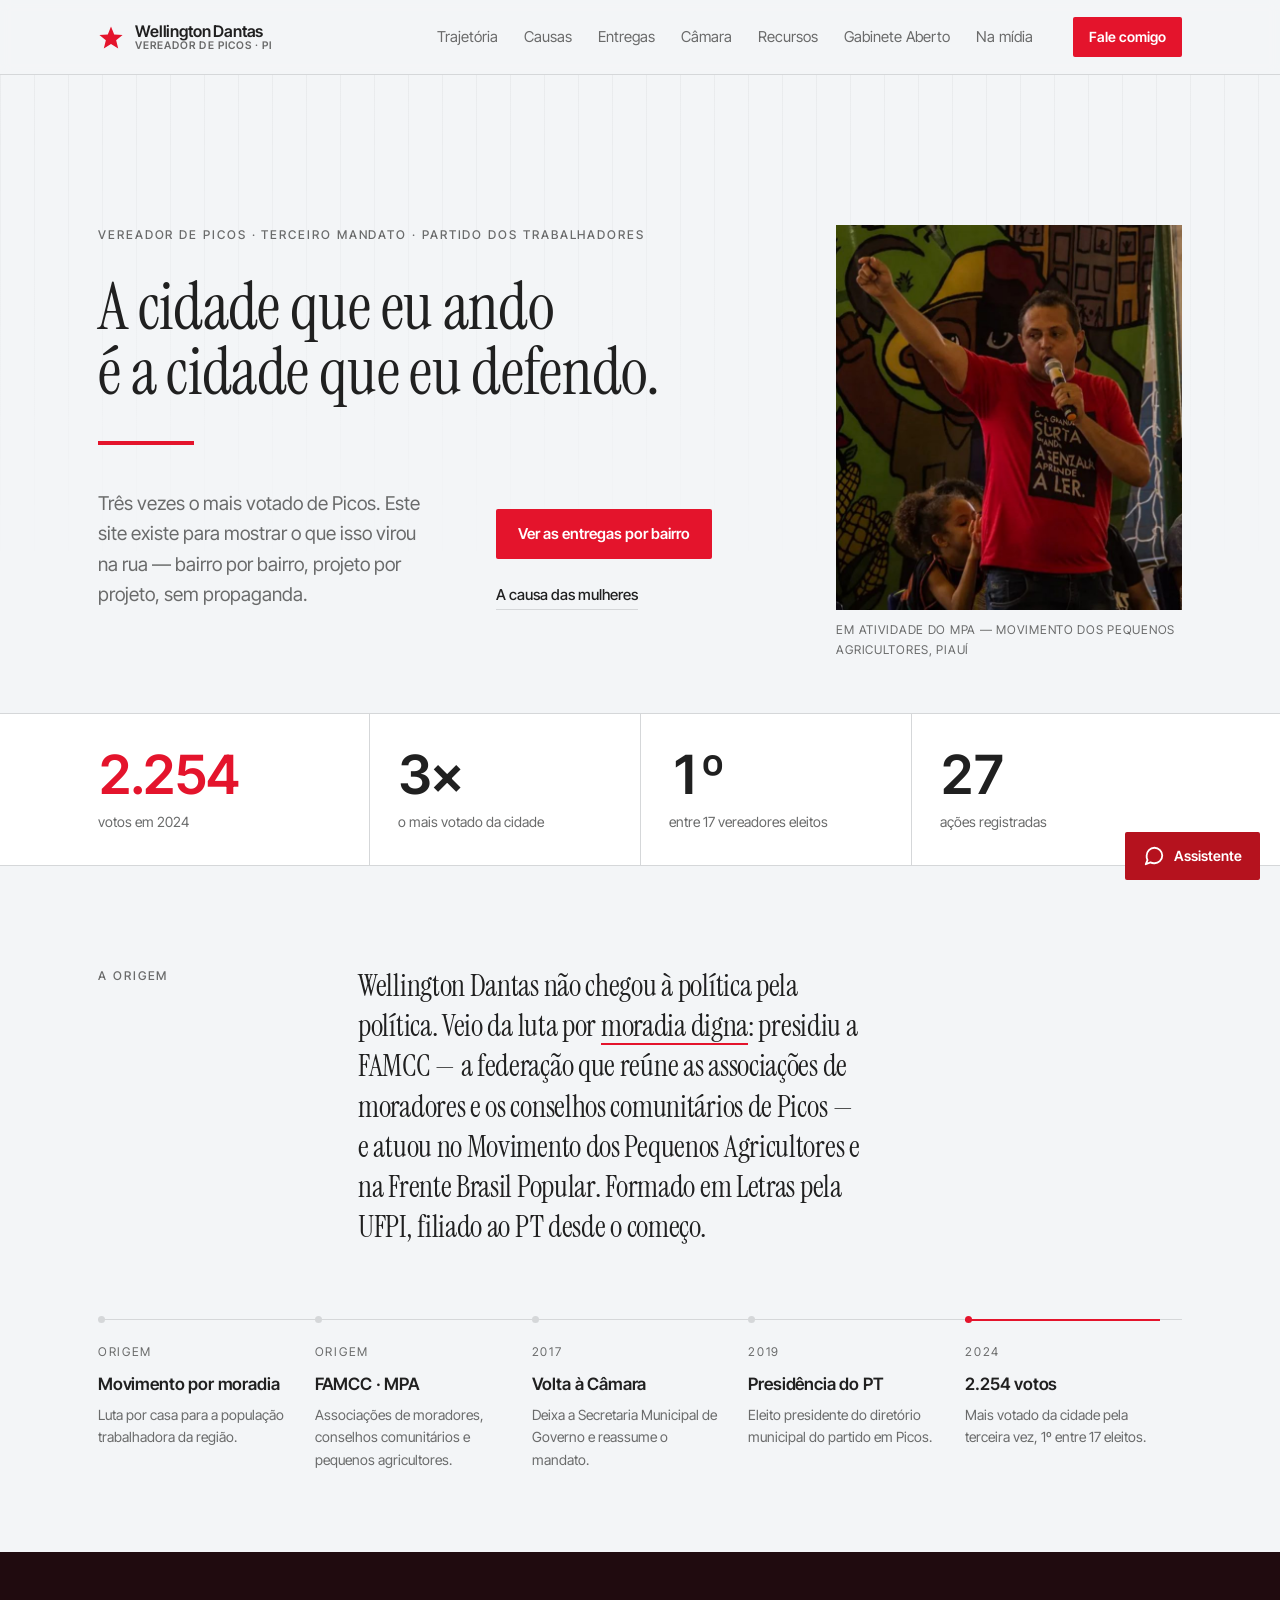
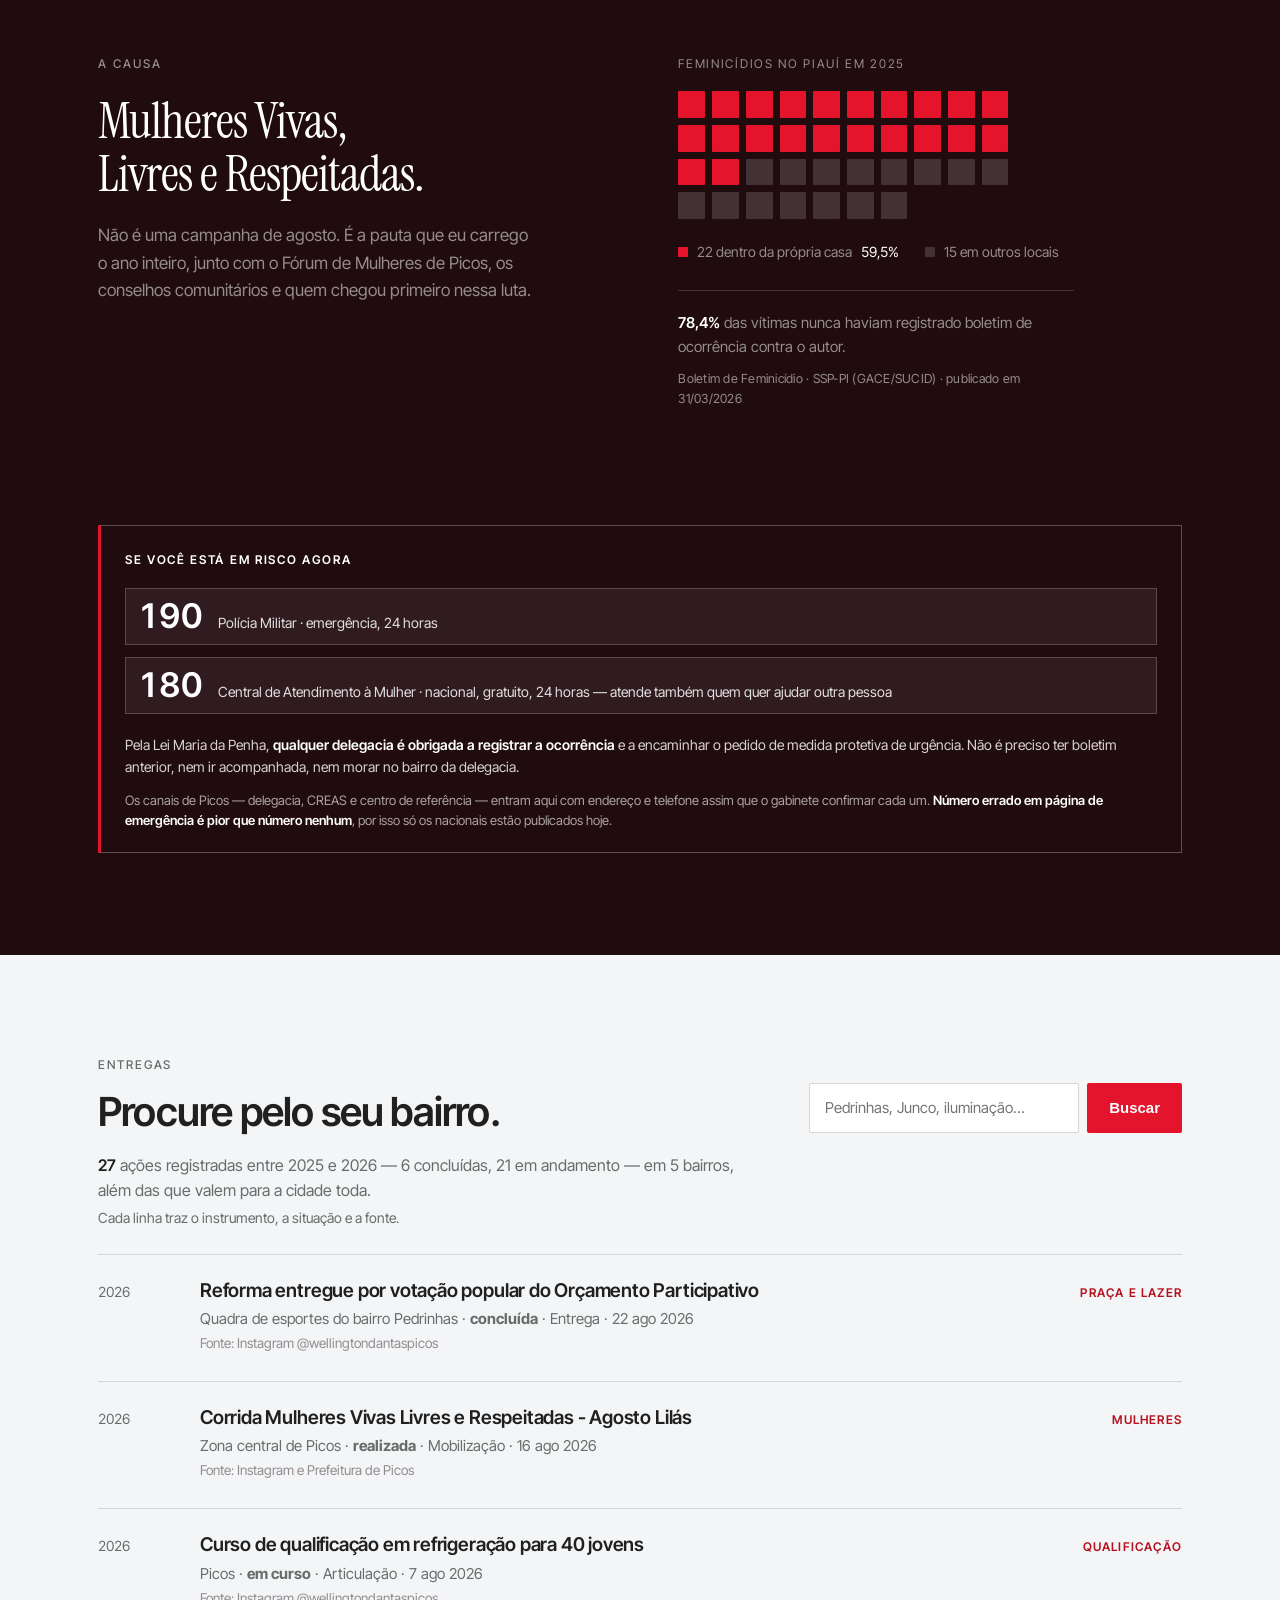
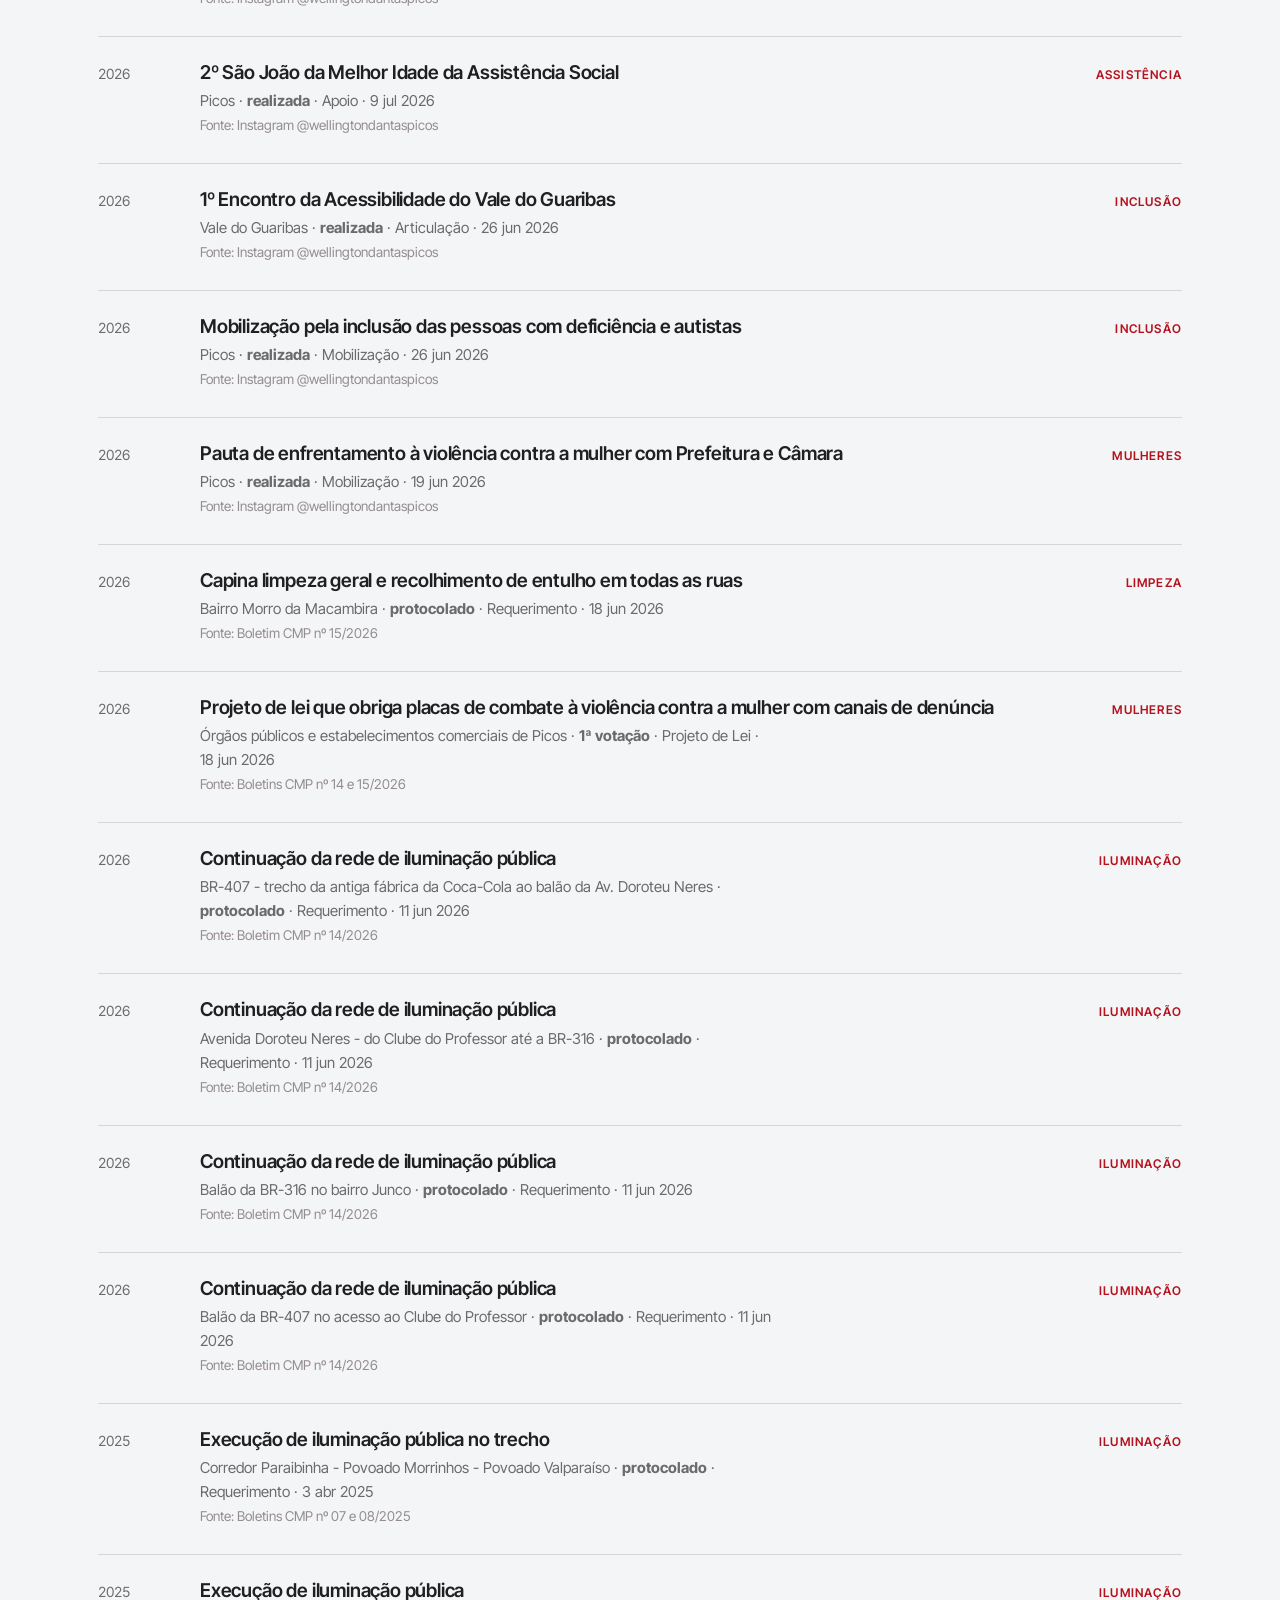
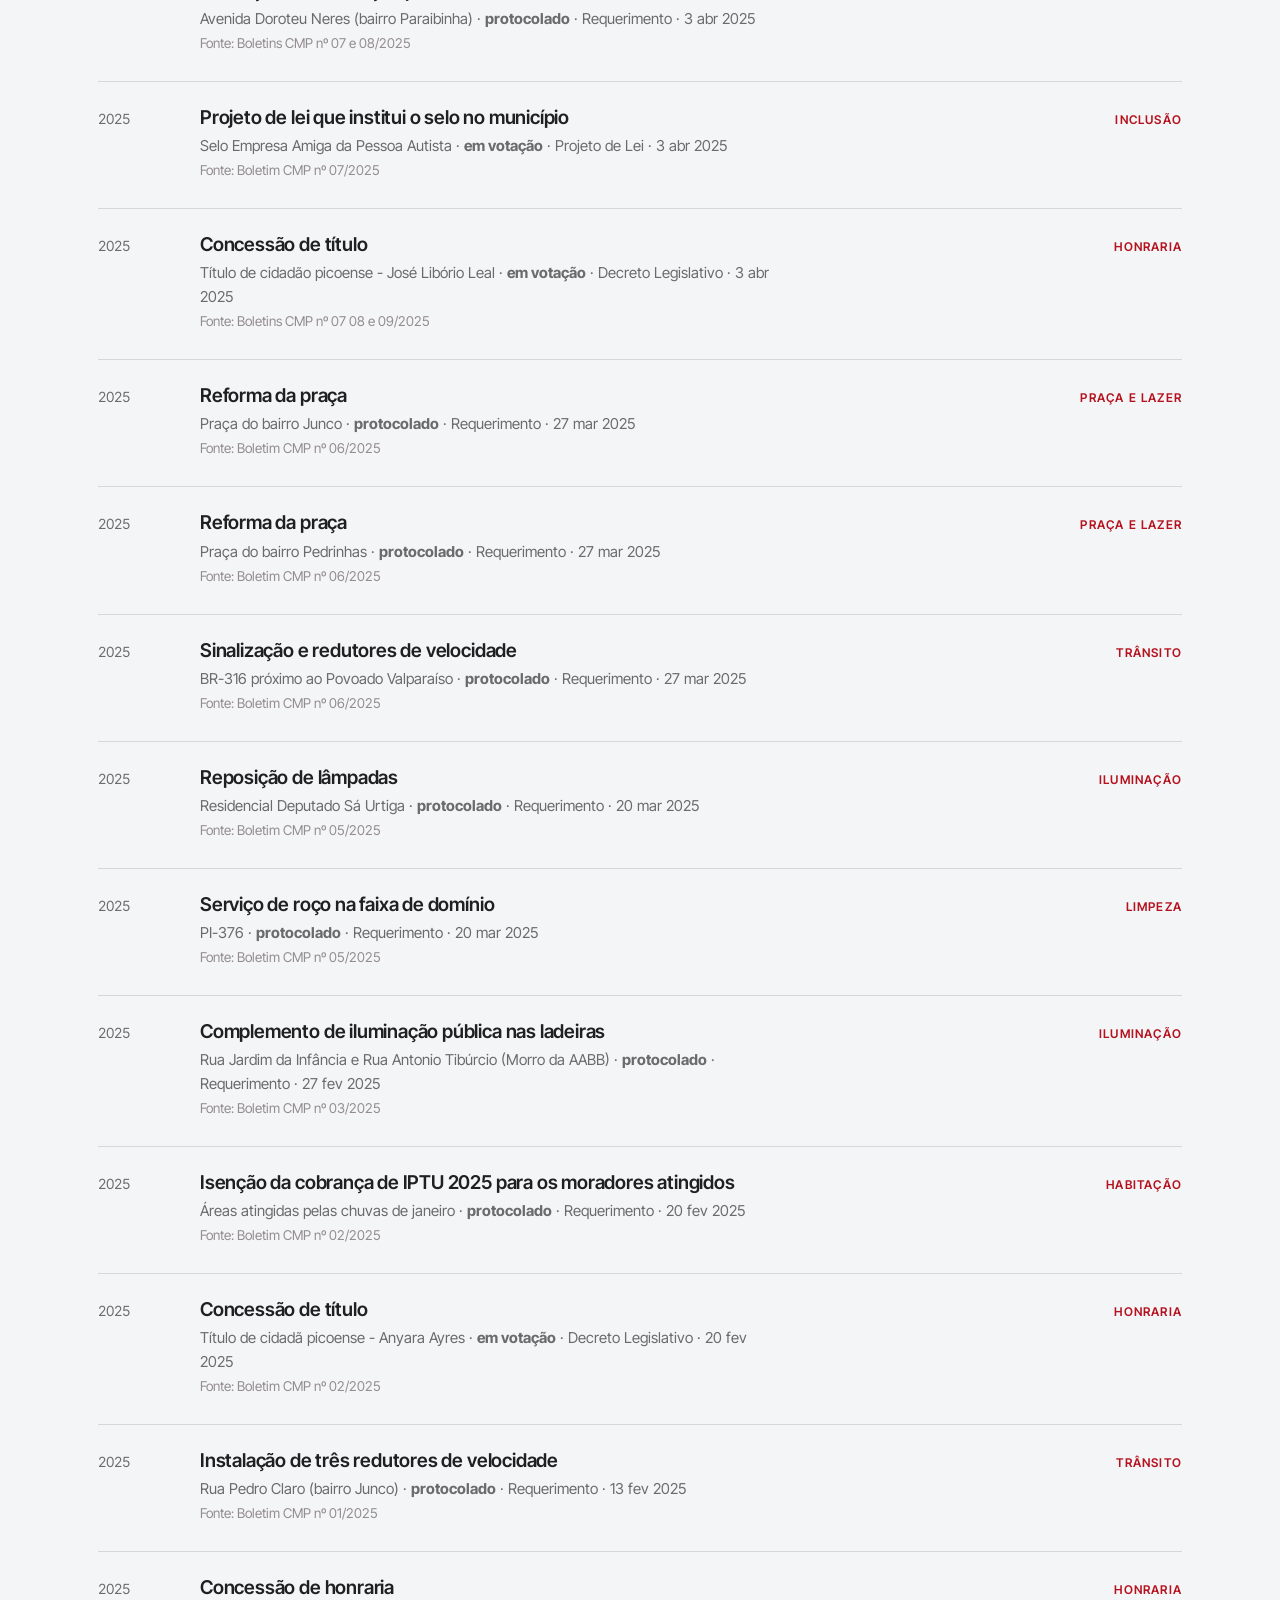
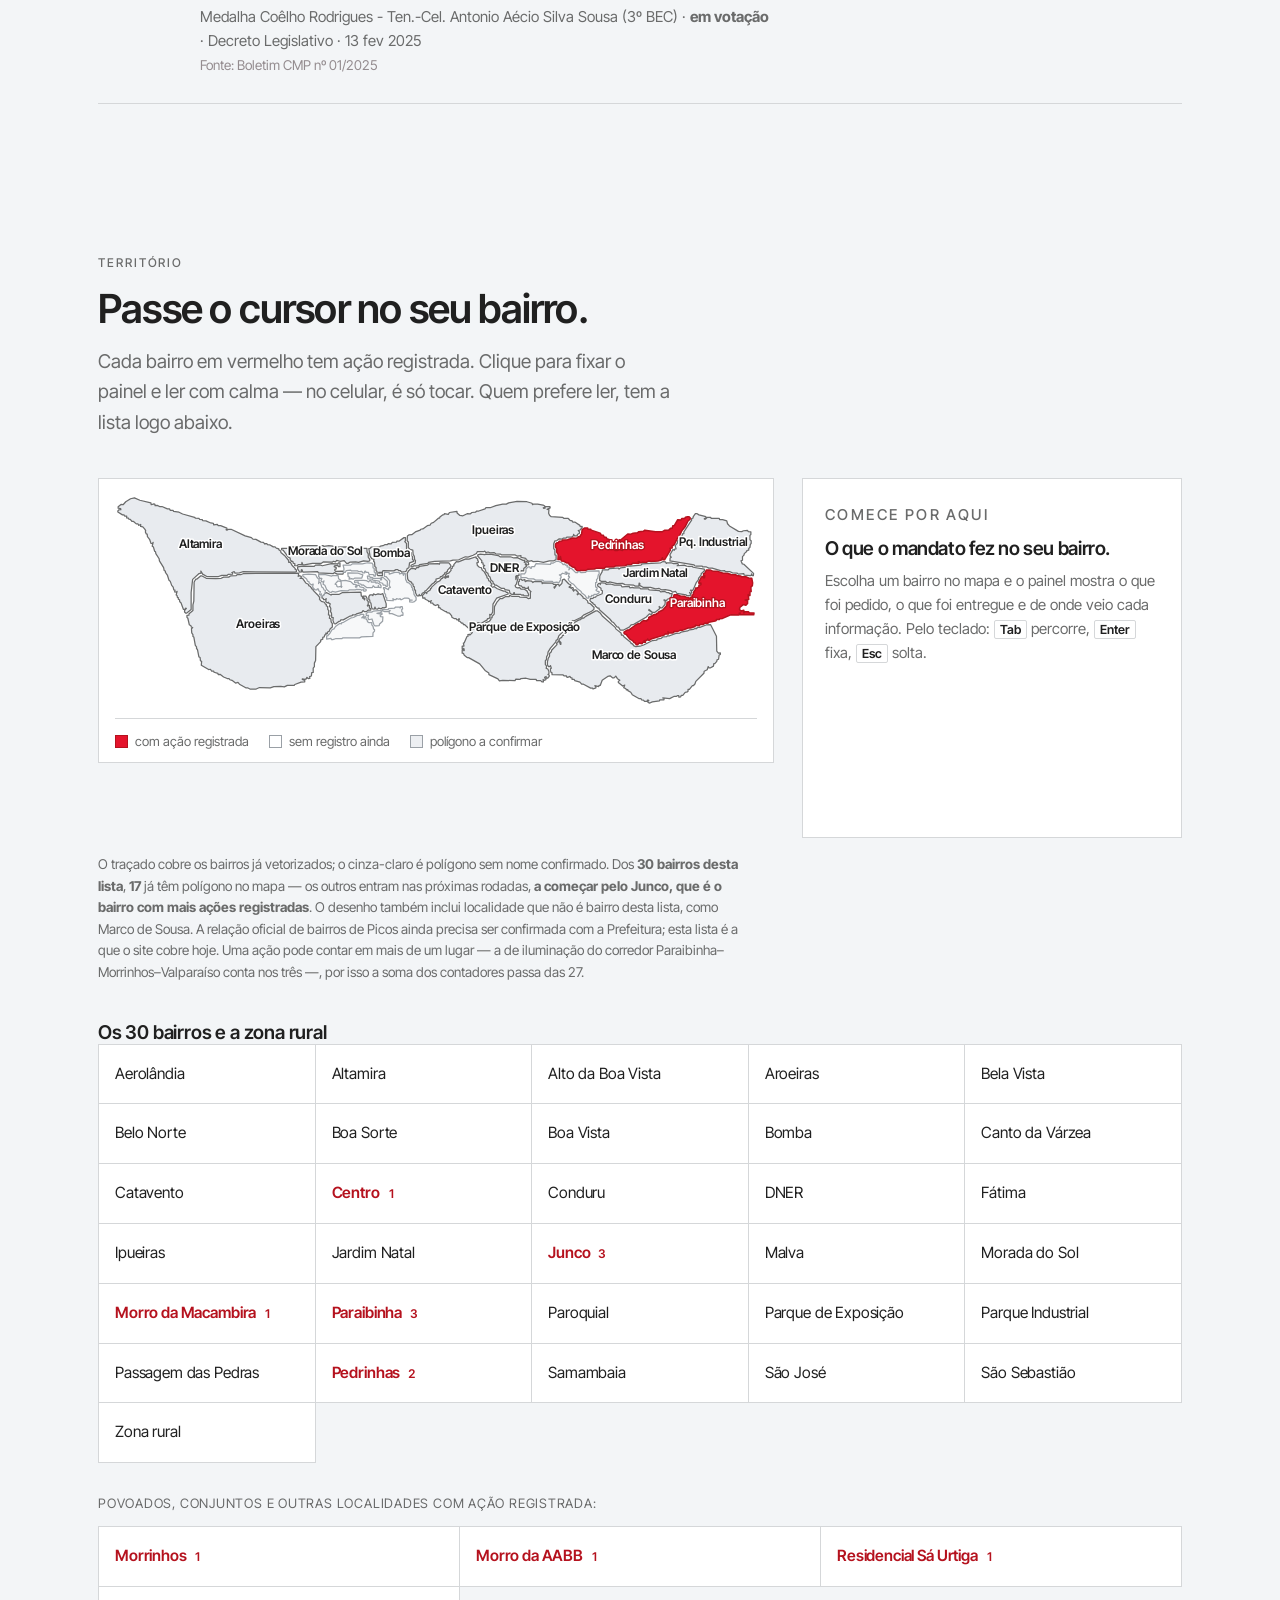
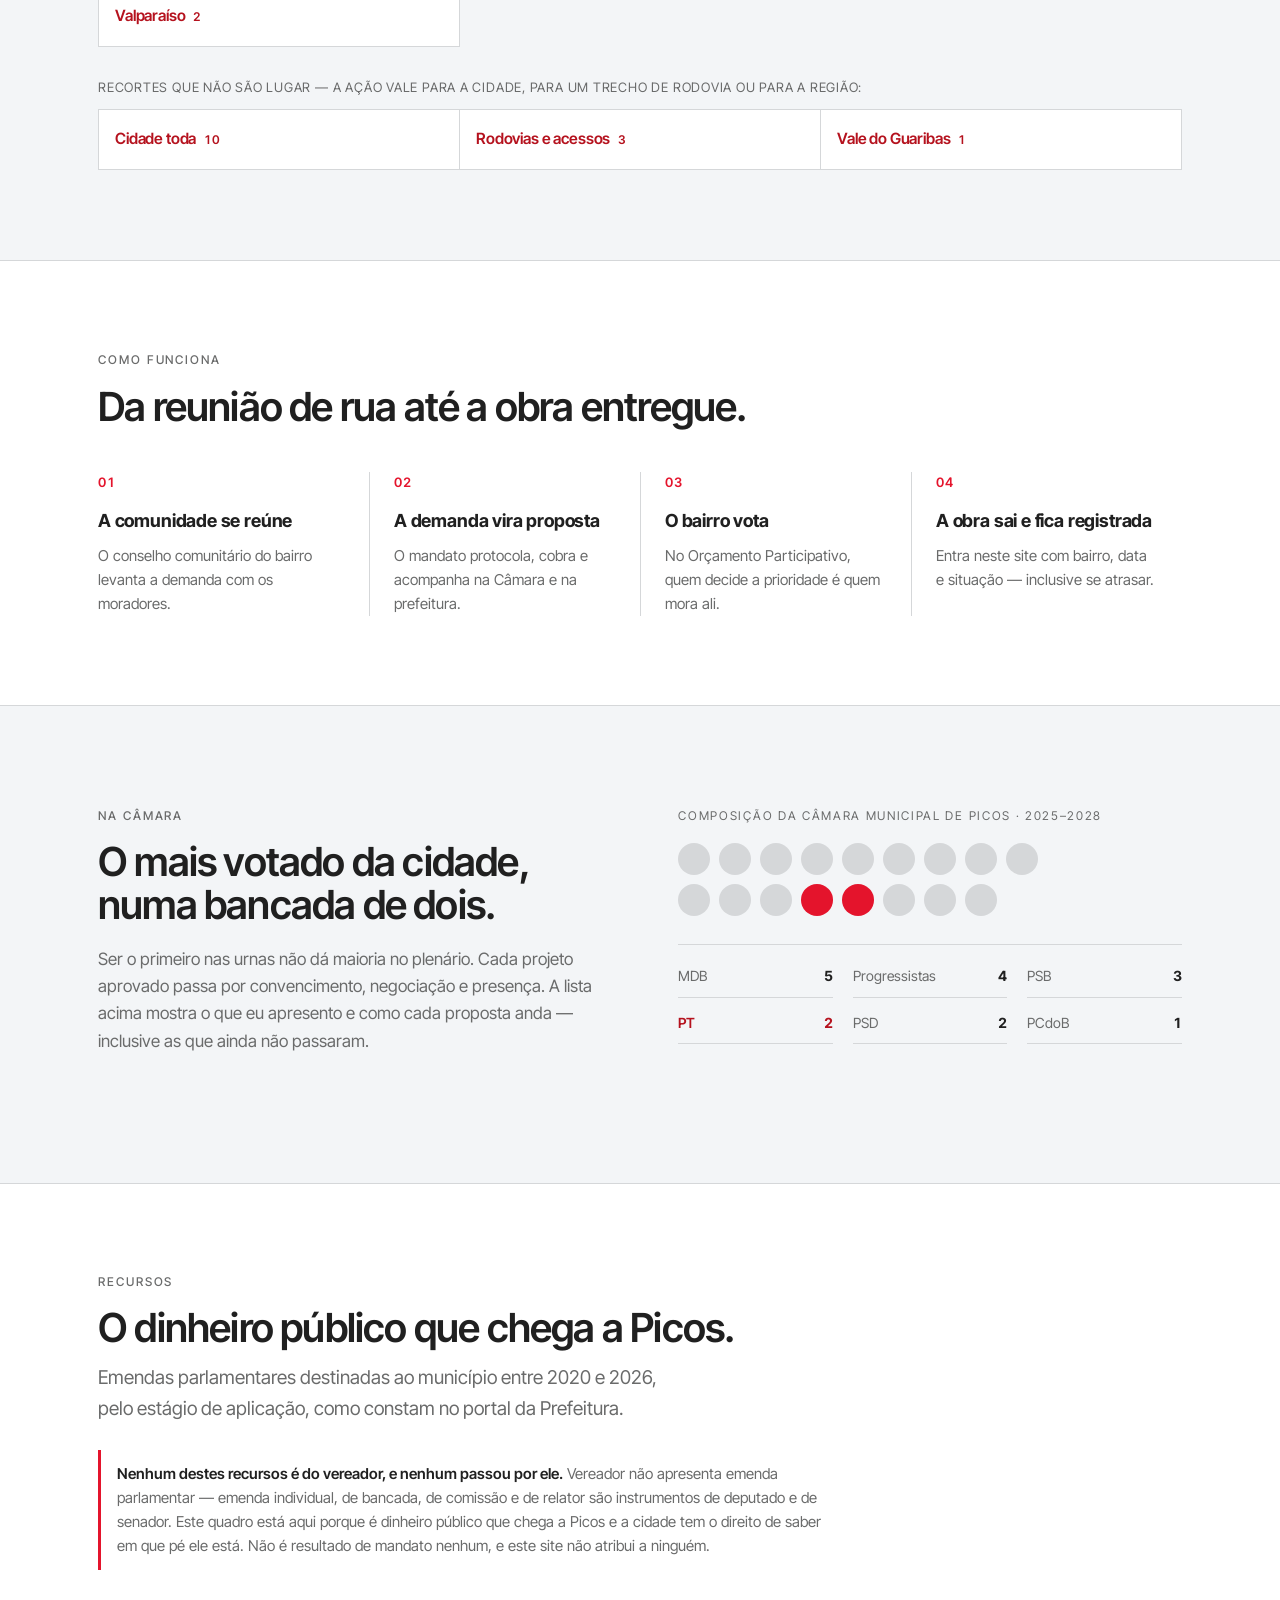
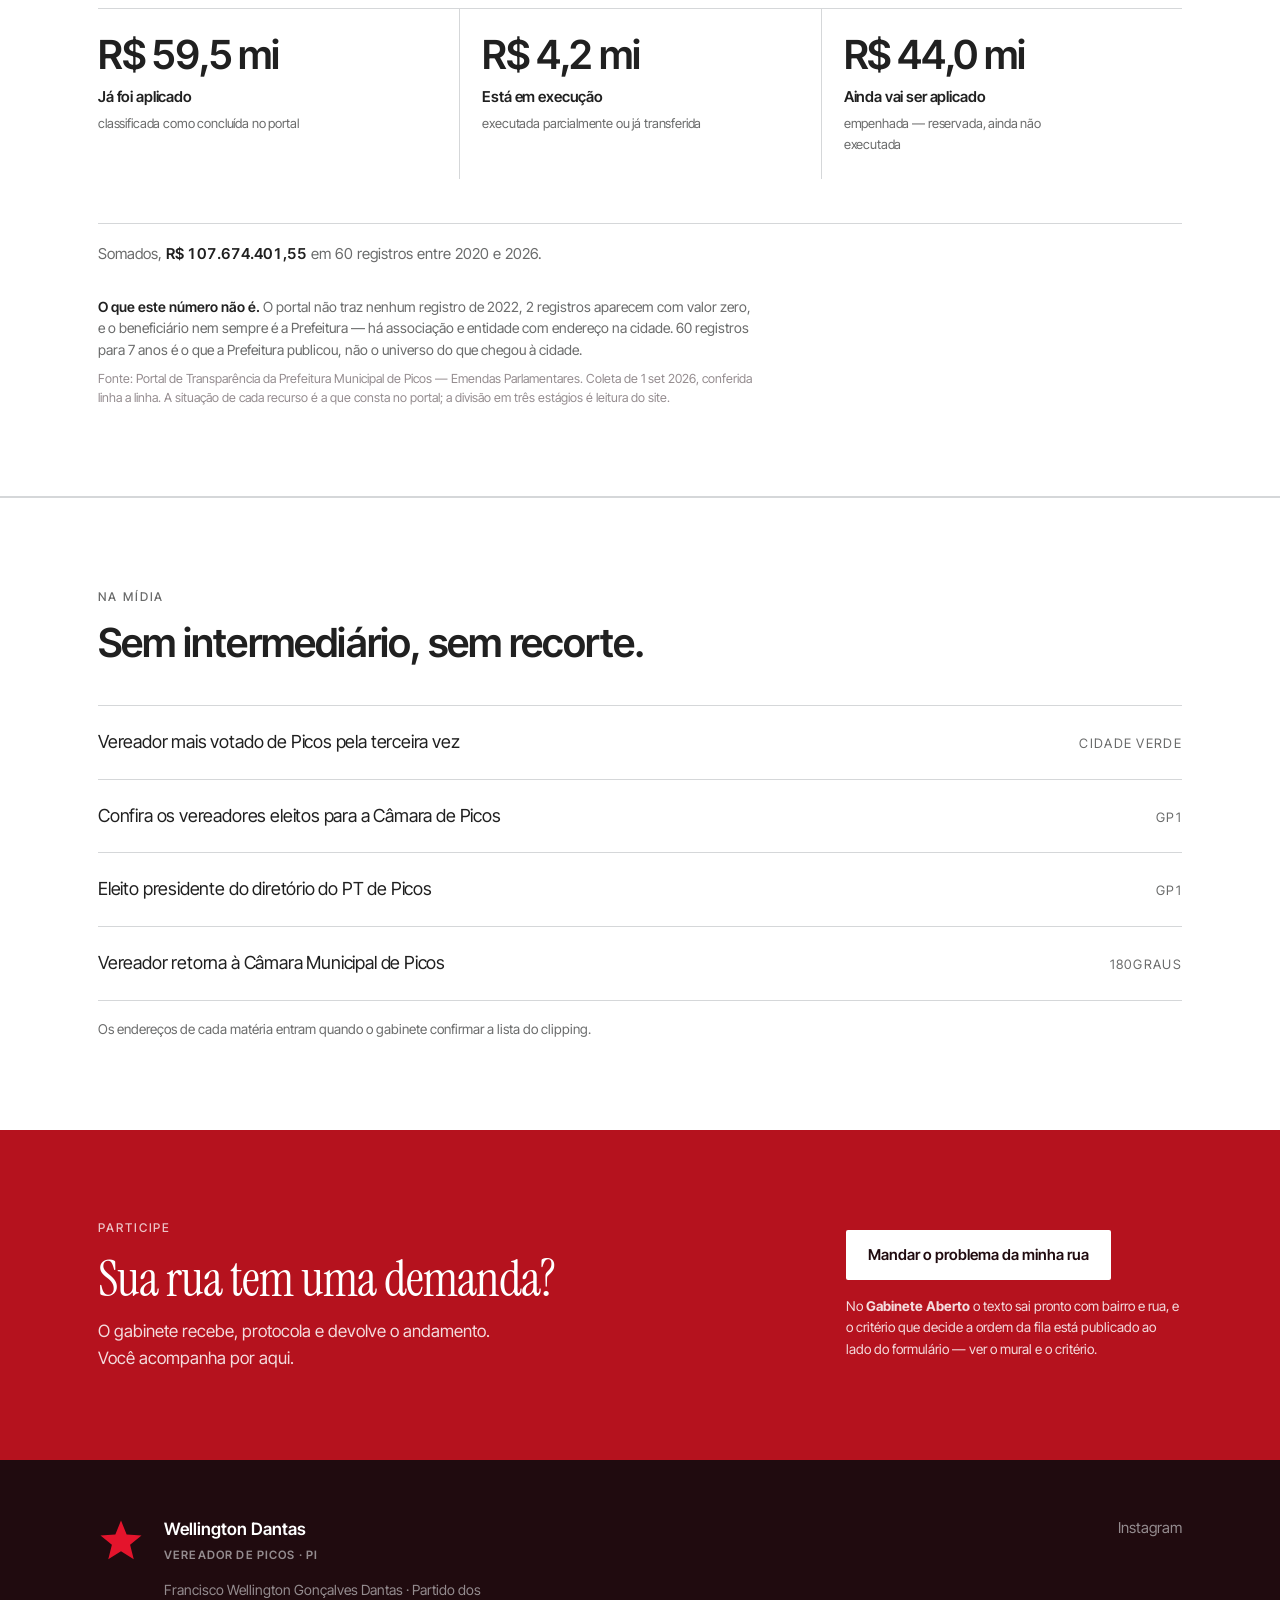
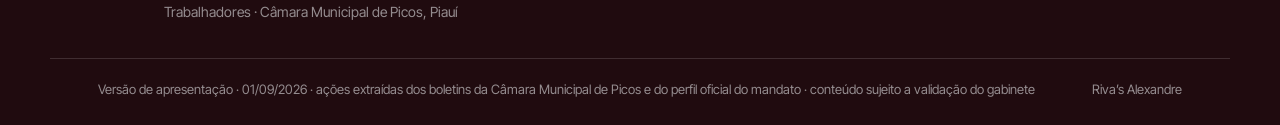
==== index.html @ 646f2290 "o boletim chama de bairro, o site chamava de povoado Você viu certo, e a fonte resolve a discussão. " ====
<!doctype html>
<html lang="pt-BR">
<head>
<meta charset="utf-8">
<meta name="viewport" content="width=device-width,initial-scale=1">
<title>Wellington Dantas — Vereador de Picos</title>
<meta name="description" content="O mandato de Wellington Dantas, vereador de Picos (PI), bairro por bairro: o que foi protocolado, o que está em tramitação e o que já foi entregue — com instrumento, situação e fonte.">
<meta name="robots" content="noindex,nofollow">
<meta name="theme-color" content="#200B0F">

<meta property="og:type" content="website">
<meta property="og:locale" content="pt_BR">
<meta property="og:site_name" content="Wellington Dantas — Vereador de Picos">
<meta property="og:title" content="A cidade que eu ando é a cidade que eu defendo.">
<meta property="og:description" content="O mandato bairro por bairro: o que foi protocolado, o que tramita e o que já foi entregue — com instrumento, situação e fonte.">
<meta property="og:url" content="https://rivascode-ops.github.io/wellington-dantas/">
<meta property="og:image" content="https://rivascode-ops.github.io/wellington-dantas/img/og.png">
<meta property="og:image:width" content="1200">
<meta property="og:image:height" content="630">
<meta property="og:image:alt" content="Wellington Dantas, vereador de Picos — a cidade que eu ando é a cidade que eu defendo.">
<meta name="twitter:card" content="summary_large_image">

<link rel="canonical" href="https://rivascode-ops.github.io/wellington-dantas/">
<link rel="icon" href="img/selo.svg" type="image/svg+xml">
<link rel="icon" type="image/png" sizes="32x32" href="img/selo-32.png">
<link rel="apple-touch-icon" sizes="180x180" href="img/selo-180.png">
<link rel="stylesheet" href="css/fontes.css?v=0481c866">
<link rel="stylesheet" href="css/base.css?v=7b356f69">
<link rel="stylesheet" href="css/site.css?v=1478f588">
</head>
<body>
<a class="pular" href="#conteudo">Pular para o conteúdo</a>

<header class="topo">
  <div class="wrap topo__in">
    <a class="marca" href="#"><svg class="estrela" viewBox="0 0 24 24" aria-hidden="true"><path d="M12 2.4 14.95 9.6 22.7 10.15 16.75 15.05 18.65 22.6 12 18.4 5.35 22.6 7.25 15.05 1.3 10.15 9.05 9.6Z"/></svg><span class="marca__tx"><span class="marca__n">Wellington Dantas</span><span class="marca__t">Vereador de Picos · PI</span></span></a>
    <nav class="nav">
      <a href="trajetoria.html">Trajetória</a>
      <a href="#bandeira">Causas</a>
      <a href="#entregas">Entregas</a>
      <a href="#camara">Câmara</a>
      <a href="#recursos">Recursos</a>
      <a href="gabinete-aberto.html">Gabinete Aberto</a>
      <a href="#midia">Na mídia</a>
    </nav>
    <a class="btn btn--pq" href="gabinete-aberto.html#minha-rua">Fale comigo</a>
  </div>
</header>

<main id="conteudo">
<section class="hero">
  <div class="hero__tex" aria-hidden="true"></div>
  <div class="wrap hero__in">
    <div class="hero__txt">
      <p class="olho">Vereador de Picos · Terceiro mandato · Partido dos Trabalhadores</p>
      <h1>A cidade que eu ando<br>é a cidade que eu defendo.</h1>
      <div class="hero__pe">
        <p class="lide">Três vezes o mais votado de Picos. Este site existe para mostrar o que isso virou na rua — bairro por bairro, projeto por projeto, sem propaganda.</p>
        <div class="hero__ac">
          <a class="btn" href="#entregas">Ver as entregas por bairro</a>
          <a class="lnk" href="#bandeira">A causa das mulheres</a>
        </div>
      </div>
    </div>
<!--gerado:retrato-->
    <figure class="hero__retrato">
      <img src="img/wellington-1200.jpg" srcset="img/wellington-700.jpg 700w, img/wellington-1200.jpg 1200w" sizes="(max-width:900px) 62vw, 390px" alt="Wellington Dantas de punho erguido, microfone na mão, discursando em atividade do Movimento dos Pequenos Agricultores no Piauí. Veste camisa vermelha com a frase &quot;Casa grande surta quando a senzala aprende a ler&quot;." width="1200" height="1333" fetchpriority="high">
      <figcaption>Em atividade do MPA — Movimento dos Pequenos Agricultores, Piauí</figcaption>
    </figure>
<!--/gerado:retrato-->
  </div>
</section>

<section class="nums" id="numeros">
  <div class="wrap">
    <ul class="nums__l">
      <li><b>2.254</b><span>votos em 2024</span></li>
      <li><b>3×</b><span>o mais votado da cidade</span></li>
      <li><b>1º</b><span>entre 17 vereadores eleitos</span></li>
<!--gerado:numeros-->
      <li><b>27</b><span>ações registradas</span></li>
<!--/gerado:numeros-->
    </ul>
  </div>
</section>

<section class="traj" id="origem">
  <div class="wrap traj__in">
    <div class="traj__cab"><p class="olho">A origem</p></div>
    <div class="traj__txt">
      <p class="traj__d">Wellington Dantas não chegou à política pela política. Veio da luta por <b>moradia digna</b>: presidiu a FAMCC — a federação que reúne as associações de moradores e os conselhos comunitários de Picos — e atuou no Movimento dos Pequenos Agricultores e na Frente Brasil Popular. Formado em Letras pela UFPI, filiado ao PT desde o começo.</p>
    </div>
  </div>
  <div class="wrap">
    <ol class="linha">
      <li><span class="linha__a">Origem</span><b>Movimento por moradia</b><p>Luta por casa para a população trabalhadora da região.</p></li>
      <li><span class="linha__a">Origem</span><b>FAMCC · MPA</b><p>Associações de moradores, conselhos comunitários e pequenos agricultores.</p></li>
      <li><span class="linha__a">2017</span><b>Volta à Câmara</b><p>Deixa a Secretaria Municipal de Governo e reassume o mandato.</p></li>
      <li><span class="linha__a">2019</span><b>Presidência do PT</b><p>Eleito presidente do diretório municipal do partido em Picos.</p></li>
      <li class="is-on"><span class="linha__a">2024</span><b>2.254 votos</b><p>Mais votado da cidade pela terceira vez, 1º entre 17 eleitos.</p></li>
    </ol>
  </div>
</section>

<section class="band" id="bandeira">
  <div class="wrap band__in">
    <div class="band__txt">
      <p class="olho olho--cl">A causa</p>
      <h2 class="serif">Mulheres Vivas,<br>Livres e Respeitadas.</h2>
      <p>Não é uma campanha de agosto. É a pauta que eu carrego o ano inteiro, junto com o Fórum de Mulheres de Picos, os conselhos comunitários e quem chegou primeiro nessa luta.</p>
    </div>
    <figure class="uni">
      <figcaption class="uni__t">Feminicídios no Piauí em 2025</figcaption>
      <div class="uni__g" role="img" aria-label="37 marcas representando os 37 feminicídios registrados no Piauí em 2025; 22 delas destacadas indicam os casos ocorridos dentro de casa.">
        <i class="on"></i><i class="on"></i><i class="on"></i><i class="on"></i><i class="on"></i><i class="on"></i><i class="on"></i><i class="on"></i><i class="on"></i><i class="on"></i>
        <i class="on"></i><i class="on"></i><i class="on"></i><i class="on"></i><i class="on"></i><i class="on"></i><i class="on"></i><i class="on"></i><i class="on"></i><i class="on"></i>
        <i class="on"></i><i class="on"></i><i></i><i></i><i></i><i></i><i></i><i></i><i></i><i></i>
        <i></i><i></i><i></i><i></i><i></i><i></i><i></i>
      </div>
      <ul class="uni__leg">
        <li><i class="on"></i>22 dentro da própria casa <em>59,5%</em></li>
        <li><i></i>15 em outros locais</li>
      </ul>
      <p class="uni__f"><b>78,4%</b> das vítimas nunca haviam registrado boletim de ocorrência contra o autor.<br><span>Boletim de Feminicídio · SSP-PI (GACE/SUCID) · publicado em 31/03/2026</span></p>
    </figure>

    <aside class="socorro" aria-label="Onde buscar ajuda">
      <p class="socorro__t">Se você está em risco agora</p>
      <ul class="socorro__l">
        <li><a href="tel:190"><b>190</b><span>Polícia Militar · emergência, 24 horas</span></a></li>
        <li><a href="tel:180"><b>180</b><span>Central de Atendimento à Mulher · nacional, gratuito, 24 horas — atende também quem quer ajudar outra pessoa</span></a></li>
      </ul>
      <p class="socorro__n">Pela Lei Maria da Penha, <b>qualquer delegacia é obrigada a registrar a ocorrência</b> e a encaminhar o pedido de medida protetiva de urgência. Não é preciso ter boletim anterior, nem ir acompanhada, nem morar no bairro da delegacia.</p>
      <p class="socorro__p">Os canais de Picos — delegacia, CREAS e centro de referência — entram aqui com endereço e telefone assim que o gabinete confirmar cada um. <b>Número errado em página de emergência é pior que número nenhum</b>, por isso só os nacionais estão publicados hoje.</p>
    </aside>
  </div>
</section>

<section class="ent" id="entregas">
  <div class="wrap">
    <div class="sec__cab">
      <div><p class="olho">Entregas</p><h2>Procure pelo seu bairro.</h2></div>
      <form class="busca" role="search">
        <input type="search" id="busca" placeholder="Pedrinhas, Junco, iluminação…" aria-label="Buscar por bairro, rua ou tipo de ação" autocomplete="off">
        <button class="btn" type="submit">Buscar</button>
      </form>
    </div>

    <p class="ent__resumo"><!--gerado:resumo-->
<b>27</b> ações registradas entre 2025 e 2026 — 6 concluídas, 21 em andamento — em 5 bairros, além das que valem para a cidade toda. <span>Cada linha traz o instrumento, a situação e a fonte.</span>
<!--/gerado:resumo--></p>

    <p class="ent__filtro" id="filtro" hidden>Mostrando <b id="filtro-nome"></b> · <button type="button" class="lnk" id="filtro-limpar">ver todas</button></p>

    <ol class="ent__l" id="lista">
<!--gerado:acoes-->
      <li data-bairros="pedrinhas" data-ano="2026" data-busca="reforma-entregue-por-votacao-popular-do-orcamento-participativo-quadra-de-esportes-do-bairro-pedrinhas-praca-e-lazer-pedrinhas-entrega">
        <span class="ent__ano">2026</span>
        <div class="ent__c">
          <h3>Reforma entregue por votação popular do Orçamento Participativo</h3>
          <p>Quadra de esportes do bairro Pedrinhas · <b>concluída</b> · Entrega · 22 ago 2026<br><span class="ent__f">Fonte: Instagram @wellingtondantaspicos</span></p>
        </div>
        <span class="tag">Praça e lazer</span>
      </li>
      <li data-bairros="centro" data-ano="2026" data-busca="corrida-mulheres-vivas-livres-e-respeitadas-agosto-lilas-zona-central-de-picos-mulheres-centro-mobilizacao">
        <span class="ent__ano">2026</span>
        <div class="ent__c">
          <h3>Corrida Mulheres Vivas Livres e Respeitadas - Agosto Lilás</h3>
          <p>Zona central de Picos · <b>realizada</b> · Mobilização · 16 ago 2026<br><span class="ent__f">Fonte: Instagram e Prefeitura de Picos</span></p>
        </div>
        <span class="tag">Mulheres</span>
      </li>
      <li data-bairros="cidade-toda" data-ano="2026" data-busca="curso-de-qualificacao-em-refrigeracao-para-40-jovens-picos-qualificacao-cidade-toda-articulacao">
        <span class="ent__ano">2026</span>
        <div class="ent__c">
          <h3>Curso de qualificação em refrigeração para 40 jovens</h3>
          <p>Picos · <b>em curso</b> · Articulação · 7 ago 2026<br><span class="ent__f">Fonte: Instagram @wellingtondantaspicos</span></p>
        </div>
        <span class="tag">Qualificação</span>
      </li>
      <li data-bairros="cidade-toda" data-ano="2026" data-busca="2-sao-joao-da-melhor-idade-da-assistencia-social-picos-assistencia-cidade-toda-apoio">
        <span class="ent__ano">2026</span>
        <div class="ent__c">
          <h3>2º São João da Melhor Idade da Assistência Social</h3>
          <p>Picos · <b>realizada</b> · Apoio · 9 jul 2026<br><span class="ent__f">Fonte: Instagram @wellingtondantaspicos</span></p>
        </div>
        <span class="tag">Assistência</span>
      </li>
      <li data-bairros="vale-do-guaribas" data-ano="2026" data-busca="1-encontro-da-acessibilidade-do-vale-do-guaribas-vale-do-guaribas-inclusao-vale-do-guaribas-articulacao">
        <span class="ent__ano">2026</span>
        <div class="ent__c">
          <h3>1º Encontro da Acessibilidade do Vale do Guaribas</h3>
          <p>Vale do Guaribas · <b>realizada</b> · Articulação · 26 jun 2026<br><span class="ent__f">Fonte: Instagram @wellingtondantaspicos</span></p>
        </div>
        <span class="tag">Inclusão</span>
      </li>
      <li data-bairros="cidade-toda" data-ano="2026" data-busca="mobilizacao-pela-inclusao-das-pessoas-com-deficiencia-e-autistas-picos-inclusao-cidade-toda-mobilizacao">
        <span class="ent__ano">2026</span>
        <div class="ent__c">
          <h3>Mobilização pela inclusão das pessoas com deficiência e autistas</h3>
          <p>Picos · <b>realizada</b> · Mobilização · 26 jun 2026<br><span class="ent__f">Fonte: Instagram @wellingtondantaspicos</span></p>
        </div>
        <span class="tag">Inclusão</span>
      </li>
      <li data-bairros="cidade-toda" data-ano="2026" data-busca="pauta-de-enfrentamento-a-violencia-contra-a-mulher-com-prefeitura-e-camara-picos-mulheres-cidade-toda-mobilizacao">
        <span class="ent__ano">2026</span>
        <div class="ent__c">
          <h3>Pauta de enfrentamento à violência contra a mulher com Prefeitura e Câmara</h3>
          <p>Picos · <b>realizada</b> · Mobilização · 19 jun 2026<br><span class="ent__f">Fonte: Instagram @wellingtondantaspicos</span></p>
        </div>
        <span class="tag">Mulheres</span>
      </li>
      <li data-bairros="morro-da-macambira" data-ano="2026" data-busca="capina-limpeza-geral-e-recolhimento-de-entulho-em-todas-as-ruas-bairro-morro-da-macambira-limpeza-morro-da-macambira-requerimento">
        <span class="ent__ano">2026</span>
        <div class="ent__c">
          <h3>Capina limpeza geral e recolhimento de entulho em todas as ruas</h3>
          <p>Bairro Morro da Macambira · <b>protocolado</b> · Requerimento · 18 jun 2026<br><span class="ent__f">Fonte: Boletim CMP nº 15/2026</span></p>
        </div>
        <span class="tag">Limpeza</span>
      </li>
      <li data-bairros="cidade-toda" data-ano="2026" data-busca="projeto-de-lei-que-obriga-placas-de-combate-a-violencia-contra-a-mulher-com-canais-de-denuncia-orgaos-publicos-e-estabelecimentos-comerciais-de-picos-mulheres-cidade-toda-projeto-de-lei">
        <span class="ent__ano">2026</span>
        <div class="ent__c">
          <h3>Projeto de lei que obriga placas de combate à violência contra a mulher com canais de denúncia</h3>
          <p>Órgãos públicos e estabelecimentos comerciais de Picos · <b>1ª votação</b> · Projeto de Lei · 18 jun 2026<br><span class="ent__f">Fonte: Boletins CMP nº 14 e 15/2026</span></p>
        </div>
        <span class="tag">Mulheres</span>
      </li>
      <li data-bairros="rodovias-e-acessos" data-ano="2026" data-busca="continuacao-da-rede-de-iluminacao-publica-br-407-trecho-da-antiga-fabrica-da-coca-cola-ao-balao-da-av-doroteu-neres-iluminacao-rodovias-e-acessos-requerimento">
        <span class="ent__ano">2026</span>
        <div class="ent__c">
          <h3>Continuação da rede de iluminação pública</h3>
          <p>BR-407 - trecho da antiga fábrica da Coca-Cola ao balão da Av. Doroteu Neres · <b>protocolado</b> · Requerimento · 11 jun 2026<br><span class="ent__f">Fonte: Boletim CMP nº 14/2026</span></p>
        </div>
        <span class="tag">Iluminação</span>
      </li>
      <li data-bairros="paraibinha" data-ano="2026" data-busca="continuacao-da-rede-de-iluminacao-publica-avenida-doroteu-neres-do-clube-do-professor-ate-a-br-316-iluminacao-paraibinha-requerimento">
        <span class="ent__ano">2026</span>
        <div class="ent__c">
          <h3>Continuação da rede de iluminação pública</h3>
          <p>Avenida Doroteu Neres - do Clube do Professor até a BR-316 · <b>protocolado</b> · Requerimento · 11 jun 2026<br><span class="ent__f">Fonte: Boletim CMP nº 14/2026</span></p>
        </div>
        <span class="tag">Iluminação</span>
      </li>
      <li data-bairros="junco" data-ano="2026" data-busca="continuacao-da-rede-de-iluminacao-publica-balao-da-br-316-no-bairro-junco-iluminacao-junco-requerimento">
        <span class="ent__ano">2026</span>
        <div class="ent__c">
          <h3>Continuação da rede de iluminação pública</h3>
          <p>Balão da BR-316 no bairro Junco · <b>protocolado</b> · Requerimento · 11 jun 2026<br><span class="ent__f">Fonte: Boletim CMP nº 14/2026</span></p>
        </div>
        <span class="tag">Iluminação</span>
      </li>
      <li data-bairros="rodovias-e-acessos" data-ano="2026" data-busca="continuacao-da-rede-de-iluminacao-publica-balao-da-br-407-no-acesso-ao-clube-do-professor-iluminacao-rodovias-e-acessos-requerimento">
        <span class="ent__ano">2026</span>
        <div class="ent__c">
          <h3>Continuação da rede de iluminação pública</h3>
          <p>Balão da BR-407 no acesso ao Clube do Professor · <b>protocolado</b> · Requerimento · 11 jun 2026<br><span class="ent__f">Fonte: Boletim CMP nº 14/2026</span></p>
        </div>
        <span class="tag">Iluminação</span>
      </li>
      <li data-bairros="paraibinha morrinhos valparaiso" data-ano="2025" data-busca="execucao-de-iluminacao-publica-no-trecho-corredor-paraibinha-povoado-morrinhos-povoado-valparaiso-iluminacao-paraibinha-morrinhos-valparaiso-requerimento">
        <span class="ent__ano">2025</span>
        <div class="ent__c">
          <h3>Execução de iluminação pública no trecho</h3>
          <p>Corredor Paraibinha - Povoado Morrinhos - Povoado Valparaíso · <b>protocolado</b> · Requerimento · 3 abr 2025<br><span class="ent__f">Fonte: Boletins CMP nº 07 e 08/2025</span></p>
        </div>
        <span class="tag">Iluminação</span>
      </li>
      <li data-bairros="paraibinha" data-ano="2025" data-busca="execucao-de-iluminacao-publica-avenida-doroteu-neres-bairro-paraibinha-iluminacao-paraibinha-requerimento">
        <span class="ent__ano">2025</span>
        <div class="ent__c">
          <h3>Execução de iluminação pública</h3>
          <p>Avenida Doroteu Neres (bairro Paraibinha) · <b>protocolado</b> · Requerimento · 3 abr 2025<br><span class="ent__f">Fonte: Boletins CMP nº 07 e 08/2025</span></p>
        </div>
        <span class="tag">Iluminação</span>
      </li>
      <li data-bairros="cidade-toda" data-ano="2025" data-busca="projeto-de-lei-que-institui-o-selo-no-municipio-selo-empresa-amiga-da-pessoa-autista-inclusao-cidade-toda-projeto-de-lei">
        <span class="ent__ano">2025</span>
        <div class="ent__c">
          <h3>Projeto de lei que institui o selo no município</h3>
          <p>Selo Empresa Amiga da Pessoa Autista · <b>em votação</b> · Projeto de Lei · 3 abr 2025<br><span class="ent__f">Fonte: Boletim CMP nº 07/2025</span></p>
        </div>
        <span class="tag">Inclusão</span>
      </li>
      <li data-bairros="cidade-toda" data-ano="2025" data-busca="concessao-de-titulo-titulo-de-cidadao-picoense-jose-liborio-leal-honraria-cidade-toda-decreto-legislativo">
        <span class="ent__ano">2025</span>
        <div class="ent__c">
          <h3>Concessão de título</h3>
          <p>Título de cidadão picoense - José Libório Leal · <b>em votação</b> · Decreto Legislativo · 3 abr 2025<br><span class="ent__f">Fonte: Boletins CMP nº 07 08 e 09/2025</span></p>
        </div>
        <span class="tag">Honraria</span>
      </li>
      <li data-bairros="junco" data-ano="2025" data-busca="reforma-da-praca-praca-do-bairro-junco-praca-e-lazer-junco-requerimento">
        <span class="ent__ano">2025</span>
        <div class="ent__c">
          <h3>Reforma da praça</h3>
          <p>Praça do bairro Junco · <b>protocolado</b> · Requerimento · 27 mar 2025<br><span class="ent__f">Fonte: Boletim CMP nº 06/2025</span></p>
        </div>
        <span class="tag">Praça e lazer</span>
      </li>
      <li data-bairros="pedrinhas" data-ano="2025" data-busca="reforma-da-praca-praca-do-bairro-pedrinhas-praca-e-lazer-pedrinhas-requerimento">
        <span class="ent__ano">2025</span>
        <div class="ent__c">
          <h3>Reforma da praça</h3>
          <p>Praça do bairro Pedrinhas · <b>protocolado</b> · Requerimento · 27 mar 2025<br><span class="ent__f">Fonte: Boletim CMP nº 06/2025</span></p>
        </div>
        <span class="tag">Praça e lazer</span>
      </li>
      <li data-bairros="valparaiso" data-ano="2025" data-busca="sinalizacao-e-redutores-de-velocidade-br-316-proximo-ao-povoado-valparaiso-transito-valparaiso-requerimento">
        <span class="ent__ano">2025</span>
        <div class="ent__c">
          <h3>Sinalização e redutores de velocidade</h3>
          <p>BR-316 próximo ao Povoado Valparaíso · <b>protocolado</b> · Requerimento · 27 mar 2025<br><span class="ent__f">Fonte: Boletim CMP nº 06/2025</span></p>
        </div>
        <span class="tag">Trânsito</span>
      </li>
      <li data-bairros="residencial-sa-urtiga" data-ano="2025" data-busca="reposicao-de-lampadas-residencial-deputado-sa-urtiga-iluminacao-residencial-sa-urtiga-requerimento">
        <span class="ent__ano">2025</span>
        <div class="ent__c">
          <h3>Reposição de lâmpadas</h3>
          <p>Residencial Deputado Sá Urtiga · <b>protocolado</b> · Requerimento · 20 mar 2025<br><span class="ent__f">Fonte: Boletim CMP nº 05/2025</span></p>
        </div>
        <span class="tag">Iluminação</span>
      </li>
      <li data-bairros="rodovias-e-acessos" data-ano="2025" data-busca="servico-de-roco-na-faixa-de-dominio-pi-376-limpeza-rodovias-e-acessos-requerimento">
        <span class="ent__ano">2025</span>
        <div class="ent__c">
          <h3>Serviço de roço na faixa de domínio</h3>
          <p>PI-376 · <b>protocolado</b> · Requerimento · 20 mar 2025<br><span class="ent__f">Fonte: Boletim CMP nº 05/2025</span></p>
        </div>
        <span class="tag">Limpeza</span>
      </li>
      <li data-bairros="morro-da-aabb" data-ano="2025" data-busca="complemento-de-iluminacao-publica-nas-ladeiras-rua-jardim-da-infancia-e-rua-antonio-tiburcio-morro-da-aabb-iluminacao-morro-da-aabb-requerimento">
        <span class="ent__ano">2025</span>
        <div class="ent__c">
          <h3>Complemento de iluminação pública nas ladeiras</h3>
          <p>Rua Jardim da Infância e Rua Antonio Tibúrcio (Morro da AABB) · <b>protocolado</b> · Requerimento · 27 fev 2025<br><span class="ent__f">Fonte: Boletim CMP nº 03/2025</span></p>
        </div>
        <span class="tag">Iluminação</span>
      </li>
      <li data-bairros="cidade-toda" data-ano="2025" data-busca="isencao-da-cobranca-de-iptu-2025-para-os-moradores-atingidos-areas-atingidas-pelas-chuvas-de-janeiro-habitacao-cidade-toda-requerimento">
        <span class="ent__ano">2025</span>
        <div class="ent__c">
          <h3>Isenção da cobrança de IPTU 2025 para os moradores atingidos</h3>
          <p>Áreas atingidas pelas chuvas de janeiro · <b>protocolado</b> · Requerimento · 20 fev 2025<br><span class="ent__f">Fonte: Boletim CMP nº 02/2025</span></p>
        </div>
        <span class="tag">Habitação</span>
      </li>
      <li data-bairros="cidade-toda" data-ano="2025" data-busca="concessao-de-titulo-titulo-de-cidada-picoense-anyara-ayres-honraria-cidade-toda-decreto-legislativo">
        <span class="ent__ano">2025</span>
        <div class="ent__c">
          <h3>Concessão de título</h3>
          <p>Título de cidadã picoense - Anyara Ayres · <b>em votação</b> · Decreto Legislativo · 20 fev 2025<br><span class="ent__f">Fonte: Boletim CMP nº 02/2025</span></p>
        </div>
        <span class="tag">Honraria</span>
      </li>
      <li data-bairros="junco" data-ano="2025" data-busca="instalacao-de-tres-redutores-de-velocidade-rua-pedro-claro-bairro-junco-transito-junco-requerimento">
        <span class="ent__ano">2025</span>
        <div class="ent__c">
          <h3>Instalação de três redutores de velocidade</h3>
          <p>Rua Pedro Claro (bairro Junco) · <b>protocolado</b> · Requerimento · 13 fev 2025<br><span class="ent__f">Fonte: Boletim CMP nº 01/2025</span></p>
        </div>
        <span class="tag">Trânsito</span>
      </li>
      <li data-bairros="cidade-toda" data-ano="2025" data-busca="concessao-de-honraria-medalha-coelho-rodrigues-ten-cel-antonio-aecio-silva-sousa-3-bec-honraria-cidade-toda-decreto-legislativo">
        <span class="ent__ano">2025</span>
        <div class="ent__c">
          <h3>Concessão de honraria</h3>
          <p>Medalha Coêlho Rodrigues - Ten.-Cel. Antonio Aécio Silva Sousa (3º BEC) · <b>em votação</b> · Decreto Legislativo · 13 fev 2025<br><span class="ent__f">Fonte: Boletim CMP nº 01/2025</span></p>
        </div>
        <span class="tag">Honraria</span>
      </li>
<!--/gerado:acoes-->
    </ol>

    <p class="ent__vazio" id="vazio" hidden>Nenhuma ação registrada com esse termo. A cidade é maior que este levantamento — se o seu bairro não aparece aqui ainda, <a href="#participe">mande a demanda da sua rua</a>.</p>
  </div>
</section>

<section class="terr" id="territorio">
  <div class="wrap">
    <p class="olho">Território</p>
    <h2>Passe o cursor no seu bairro.</h2>
    <p class="lide">Cada bairro em vermelho tem ação registrada. Clique para fixar o painel e ler com calma — no celular, é só tocar. Quem prefere ler, tem a lista logo abaixo.</p>

    <div class="mapa__grid">
      <figure class="mapa">
<!--gerado:mapa-->
      <svg id="mapa" viewBox="0 0 2146 706" role="group" aria-label="Mapa dos bairros de Picos. Use Tab para percorrer os bairros e Enter para fixar o painel de obras."><path id="b2" class="reg" data-k="2" tabindex="0" role="button" d="M472.0 648.5 L451.0 648.5 L443.0 644.5 L437.0 644.5 L416.0 632.5 L411.0 626.5 L403.0 628.5 L391.0 619.5 L384.0 617.5 L381.0 613.5 L375.0 613.5 L363.0 608.5 L351.0 599.5 L345.0 600.5 L344.0 596.5 L331.0 592.5 L330.0 588.5 L323.0 588.5 L319.0 582.5 L313.0 583.5 L288.5 569.0 L289.5 556.0 L285.5 554.0 L284.5 543.0 L280.5 541.0 L275.5 516.0 L272.5 514.0 L272.5 508.0 L268.5 503.0 L263.5 475.0 L260.5 473.0 L260.5 467.0 L256.5 461.0 L255.5 447.0 L259.5 443.0 L255.0 441.5 L254.5 438.0 L248.5 434.0 L243.5 412.0 L240.5 409.0 L240.5 402.0 L247.0 401.5 L247.5 397.0 L260.5 386.0 L260.5 367.0 L263.5 355.0 L264.5 291.0 L270.0 281.5 L273.0 281.5 L286.0 270.5 L291.0 270.5 L305.0 278.5 L337.0 279.5 L355.0 278.5 L363.0 274.5 L380.0 274.5 L386.0 270.5 L405.0 269.5 L408.0 266.5 L420.0 266.5 L430.0 262.5 L614.0 261.5 L612.5 272.0 L615.0 269.5 L622.5 272.0 L622.5 277.0 L618.5 279.0 L627.0 278.5 L637.5 294.0 L647.5 299.0 L647.5 303.0 L653.5 306.0 L659.0 314.5 L662.5 315.0 L662.5 319.0 L679.5 336.0 L684.5 343.0 L683.5 348.0 L685.5 351.0 L690.0 355.5 L700.0 358.5 L703.5 365.0 L706.5 366.0 L706.5 371.0 L710.5 372.0 L711.5 383.0 L714.5 386.0 L713.5 401.0 L718.5 402.0 L716.5 412.0 L721.5 414.0 L722.5 424.0 L726.5 430.0 L726.5 441.0 L719.5 447.0 L715.5 456.0 L710.5 458.0 L710.0 462.5 L704.5 462.0 L705.5 467.0 L701.0 467.5 L699.5 474.0 L694.5 476.0 L694.5 482.0 L687.5 485.0 L687.5 490.0 L671.5 507.0 L670.5 553.0 L666.5 562.0 L666.5 574.0 L662.5 579.0 L662.5 593.0 L657.5 594.0 L656.5 605.0 L650.5 607.0 L651.5 613.0 L646.0 613.5 L641.0 609.5 L640.5 614.0 L635.0 616.5 L626.0 614.5 L626.0 616.5 L634.5 620.0 L634.0 624.5 L622.0 625.5 L601.0 633.5 L599.0 636.5 L576.0 636.5 L566.0 641.5 L554.0 639.5 L531.0 640.5 L519.0 644.5 L483.0 643.5 L472.0 648.5 Z" aria-label="Aroeiras, nenhuma ação registrada"></path><path id="b17" class="reg" data-k="17" tabindex="0" role="button" d="M1788.0 695.5 L1781.5 693.0 L1781.5 689.0 L1784.5 687.0 L1782.0 685.5 L1779.5 686.0 L1779.0 689.5 L1770.0 689.5 L1766.0 685.5 L1760.0 684.5 L1758.0 680.5 L1751.0 680.5 L1729.0 667.5 L1724.0 659.5 L1714.5 654.0 L1714.0 650.5 L1709.0 651.5 L1708.0 647.5 L1700.5 644.0 L1704.0 635.5 L1697.0 638.5 L1682.5 627.0 L1682.5 623.0 L1687.5 619.0 L1679.5 614.0 L1674.0 605.5 L1668.0 611.5 L1664.0 611.5 L1655.0 604.5 L1647.0 606.5 L1628.5 619.0 L1622.0 636.5 L1618.0 636.5 L1617.0 640.5 L1604.0 637.5 L1607.5 641.0 L1607.5 645.0 L1598.0 648.5 L1597.0 645.5 L1590.0 645.5 L1566.0 632.5 L1560.0 632.5 L1554.0 625.5 L1537.0 620.5 L1535.0 616.5 L1528.0 616.5 L1527.5 611.0 L1523.0 610.5 L1521.0 606.5 L1513.0 609.5 L1509.5 608.0 L1509.0 604.5 L1501.0 604.5 L1498.0 601.5 L1461.0 600.5 L1460.5 594.0 L1457.5 593.0 L1455.5 587.0 L1455.5 581.0 L1458.5 579.0 L1455.5 570.0 L1453.0 573.5 L1449.0 573.5 L1445.5 568.0 L1445.5 558.0 L1448.5 545.0 L1452.5 539.0 L1452.5 530.0 L1458.5 524.0 L1459.5 519.0 L1477.5 500.0 L1475.5 495.0 L1480.5 493.0 L1481.0 488.5 L1485.5 489.0 L1488.5 499.0 L1490.5 499.0 L1490.5 493.0 L1484.5 487.0 L1484.5 483.0 L1489.0 477.5 L1492.5 477.0 L1496.0 469.5 L1499.5 469.0 L1499.5 464.0 L1503.5 461.0 L1508.5 449.0 L1513.0 448.5 L1515.5 452.0 L1514.0 441.5 L1523.0 436.5 L1528.0 430.5 L1539.0 433.5 L1535.5 431.0 L1537.0 425.5 L1551.0 417.5 L1555.0 417.5 L1556.0 414.5 L1560.0 414.5 L1561.0 410.5 L1567.0 411.5 L1572.0 406.5 L1607.0 387.5 L1613.0 387.5 L1621.0 393.5 L1630.0 405.5 L1672.0 442.5 L1674.0 447.5 L1691.5 461.0 L1693.0 468.5 L1698.0 468.5 L1701.0 473.5 L1724.5 493.0 L1725.0 496.5 L1728.0 496.5 L1736.0 505.5 L1741.0 506.5 L1755.0 505.5 L1767.0 501.5 L1797.0 486.5 L1811.0 485.5 L1812.0 481.5 L1825.0 479.5 L1831.0 474.5 L1844.0 473.5 L1847.0 470.5 L1854.0 470.5 L1875.0 462.5 L1888.0 461.5 L1892.0 458.5 L1914.0 454.5 L1921.0 450.5 L1933.0 449.5 L1940.0 445.5 L1945.0 446.5 L1946.0 442.5 L1955.0 442.5 L1976.0 434.5 L1991.0 433.5 L2010.5 472.0 L2011.5 522.0 L2017.0 528.5 L2023.5 528.0 L2023.5 533.0 L2019.5 535.0 L2017.5 549.0 L2012.5 551.0 L2011.5 556.0 L2005.0 563.5 L2001.5 564.0 L2000.5 572.0 L1991.0 577.5 L1985.0 577.5 L1983.0 573.5 L1979.5 584.0 L1969.5 589.0 L1968.5 596.0 L1941.5 623.0 L1938.5 632.0 L1933.0 637.5 L1930.0 637.5 L1920.0 649.5 L1915.5 650.0 L1915.5 656.0 L1913.0 658.5 L1906.0 659.5 L1898.0 669.5 L1893.0 669.5 L1891.0 674.5 L1885.0 675.5 L1884.5 671.0 L1881.0 670.5 L1876.0 673.5 L1868.0 673.5 L1854.0 680.5 L1831.0 678.5 L1835.5 680.0 L1835.0 684.5 L1821.0 684.5 L1820.0 688.5 L1796.0 691.5 L1788.0 695.5 Z" aria-label="Marco de Sousa, nenhuma ação registrada"></path><path id="b1" class="reg" data-k="1" tabindex="0" role="button" d="M240.0 394.5 L236.0 394.5 L232.5 391.0 L232.5 386.0 L238.5 379.0 L236.0 378.5 L234.0 382.5 L228.5 382.0 L220.5 360.0 L216.5 357.0 L215.5 350.0 L211.5 348.0 L211.5 343.0 L208.5 342.0 L207.5 336.0 L204.5 334.0 L207.5 322.0 L205.0 324.5 L199.5 324.0 L200.5 318.0 L196.5 317.0 L194.5 308.0 L189.5 302.0 L184.5 288.0 L180.5 285.0 L175.5 269.0 L168.5 259.0 L168.5 254.0 L164.5 253.0 L162.5 243.0 L148.5 220.0 L147.5 213.0 L136.5 196.0 L135.5 190.0 L132.5 188.0 L128.5 174.0 L124.5 171.0 L127.5 158.0 L125.0 162.5 L120.5 162.0 L115.5 148.0 L108.5 139.0 L107.5 131.0 L104.5 130.0 L101.5 124.0 L102.5 119.0 L99.5 114.0 L93.0 106.5 L85.5 105.0 L86.0 98.5 L79.0 101.5 L77.0 96.5 L71.0 96.5 L62.0 88.5 L57.0 88.5 L51.0 81.5 L46.0 80.5 L45.0 77.5 L39.0 76.5 L39.0 70.5 L32.0 70.5 L30.0 66.5 L25.0 66.5 L9.5 57.0 L9.5 53.0 L13.0 49.5 L19.5 49.0 L19.0 45.5 L10.5 44.0 L10.5 39.0 L20.0 31.5 L27.0 32.5 L36.0 22.5 L52.0 12.5 L65.0 9.5 L83.0 17.5 L120.0 26.5 L121.0 32.5 L130.0 29.5 L133.5 31.0 L134.0 35.5 L141.0 34.5 L149.0 38.5 L157.0 38.5 L175.0 46.5 L182.0 46.5 L185.0 51.5 L194.0 51.5 L196.0 54.5 L214.0 57.5 L226.0 63.5 L266.0 74.5 L269.0 77.5 L281.0 78.5 L283.0 81.5 L292.0 82.5 L293.0 85.5 L304.0 86.5 L320.0 93.5 L329.0 94.5 L330.0 99.5 L342.0 98.5 L345.0 102.5 L353.0 102.5 L374.0 110.5 L374.5 115.0 L371.5 116.0 L374.0 117.5 L380.0 114.5 L388.0 114.5 L435.0 136.5 L456.0 142.5 L461.0 147.5 L471.0 148.5 L488.0 157.5 L496.0 158.5 L501.0 164.5 L502.0 162.5 L508.0 162.5 L509.0 165.5 L517.0 166.5 L529.0 173.5 L535.0 173.5 L539.0 177.5 L547.5 180.0 L547.5 183.0 L553.5 187.0 L554.5 192.0 L566.5 202.0 L580.5 219.0 L580.5 225.0 L586.0 224.5 L591.5 235.0 L602.5 246.0 L602.5 249.0 L606.5 250.0 L606.5 256.0 L603.0 257.5 L427.0 256.5 L416.0 260.5 L401.0 261.5 L399.5 257.0 L397.0 256.5 L390.5 259.0 L393.5 260.0 L393.0 264.5 L378.0 265.5 L375.0 268.5 L357.0 268.5 L346.0 272.5 L307.0 272.5 L293.0 264.5 L287.0 254.5 L287.5 261.0 L281.0 262.5 L259.5 282.0 L254.5 326.0 L254.5 383.0 L240.0 394.5 Z" aria-label="Altamira, nenhuma ação registrada"></path><path id="b21" class="reg" data-k="21" tabindex="0" role="button" d="M1432.0 624.5 L1427.0 624.5 L1423.0 620.5 L1409.0 620.5 L1408.0 616.5 L1388.0 616.5 L1374.0 612.5 L1357.0 613.5 L1354.0 616.5 L1340.0 615.5 L1337.0 620.5 L1296.0 619.5 L1285.0 621.5 L1280.0 614.5 L1250.0 600.5 L1249.5 595.0 L1237.0 586.5 L1219.0 564.5 L1182.0 543.5 L1177.0 543.5 L1167.5 536.0 L1165.0 529.5 L1160.5 529.0 L1160.5 518.0 L1165.0 517.5 L1166.0 520.5 L1167.5 519.0 L1166.0 512.5 L1165.0 514.5 L1160.5 514.0 L1160.5 505.0 L1166.5 505.0 L1164.5 495.0 L1167.5 494.0 L1176.5 473.0 L1180.5 472.0 L1179.5 467.0 L1185.0 465.5 L1186.0 468.5 L1194.5 460.0 L1188.5 458.0 L1188.5 454.0 L1231.0 430.5 L1239.0 433.5 L1240.0 426.5 L1251.5 422.0 L1256.5 416.0 L1256.5 411.0 L1260.5 410.0 L1260.5 406.0 L1267.5 398.0 L1268.5 373.0 L1277.5 357.0 L1287.0 346.5 L1294.0 346.5 L1306.0 339.5 L1318.0 339.5 L1319.0 335.5 L1326.0 338.5 L1350.0 338.5 L1353.0 341.5 L1376.0 342.5 L1382.0 346.5 L1388.5 345.0 L1388.5 324.0 L1390.5 323.0 L1382.5 316.0 L1381.5 307.0 L1380.0 312.5 L1371.0 312.5 L1369.0 308.5 L1362.0 308.5 L1358.0 303.5 L1353.0 303.5 L1348.5 300.0 L1348.5 290.0 L1351.5 289.0 L1351.5 283.0 L1354.0 281.5 L1358.0 281.5 L1361.0 285.5 L1370.0 282.5 L1370.5 288.0 L1373.0 289.5 L1376.0 286.5 L1392.0 287.5 L1397.0 292.5 L1401.0 289.5 L1424.0 289.5 L1427.5 291.0 L1428.0 296.5 L1432.0 293.5 L1462.0 294.5 L1466.0 298.5 L1472.5 299.0 L1472.5 305.0 L1467.5 308.0 L1469.0 311.5 L1477.0 298.5 L1483.0 298.5 L1485.0 304.5 L1493.5 296.0 L1496.5 283.0 L1502.0 281.5 L1517.0 297.5 L1523.5 300.0 L1523.5 305.0 L1519.0 305.5 L1518.0 308.5 L1523.0 309.5 L1525.0 312.5 L1527.0 309.5 L1531.0 309.5 L1532.5 315.0 L1529.5 316.0 L1533.0 321.5 L1536.0 317.5 L1541.0 317.5 L1548.5 326.0 L1548.5 330.0 L1544.5 331.0 L1546.0 333.5 L1549.0 330.5 L1554.0 330.5 L1564.5 341.0 L1565.0 344.5 L1570.0 345.5 L1579.5 354.0 L1581.0 360.5 L1589.0 363.5 L1601.5 376.0 L1600.5 383.0 L1593.0 388.5 L1566.0 401.5 L1559.0 408.5 L1535.0 420.5 L1529.0 419.5 L1527.0 424.5 L1516.0 428.5 L1509.5 435.0 L1506.5 444.0 L1495.5 459.0 L1483.5 471.0 L1479.5 483.0 L1474.5 486.0 L1473.5 491.0 L1455.5 512.0 L1447.5 525.0 L1446.5 534.0 L1442.5 541.0 L1442.5 550.0 L1438.5 554.0 L1438.5 567.0 L1442.5 571.0 L1441.5 580.0 L1446.5 581.0 L1450.5 590.0 L1450.5 597.0 L1447.5 600.0 L1451.5 602.0 L1451.5 606.0 L1446.0 612.5 L1441.5 612.0 L1441.0 606.5 L1436.0 609.5 L1437.0 612.5 L1440.5 613.0 L1440.5 617.0 L1434.0 619.5 L1431.0 616.5 L1432.0 624.5 Z" aria-label="Parque de Exposição, nenhuma ação registrada"></path><path id="b13" class="reg" data-k="13" tabindex="0" role="button" d="M994.0 240.5 L989.5 240.0 L989.5 235.0 L1003.5 228.0 L1004.5 219.0 L1001.5 216.0 L1000.5 205.0 L996.5 198.0 L995.5 184.0 L986.0 181.5 L980.5 176.0 L980.5 157.0 L976.5 153.0 L977.5 137.0 L982.0 133.5 L992.0 132.5 L1004.0 123.5 L1020.0 117.5 L1022.0 114.5 L1029.0 113.5 L1044.0 102.5 L1053.0 100.5 L1057.0 94.5 L1065.0 91.5 L1081.0 77.5 L1085.0 77.5 L1086.0 73.5 L1095.0 66.5 L1100.0 65.5 L1101.0 62.5 L1114.0 64.5 L1118.0 58.5 L1143.0 54.5 L1143.5 60.0 L1153.0 68.5 L1163.0 69.5 L1177.0 62.5 L1187.0 63.5 L1193.0 58.5 L1205.0 57.5 L1209.0 53.5 L1216.0 53.5 L1237.0 46.5 L1240.0 42.5 L1254.0 42.5 L1273.0 35.5 L1296.0 30.5 L1308.0 30.5 L1316.0 26.5 L1344.0 21.5 L1377.0 22.5 L1394.0 27.5 L1396.0 32.5 L1398.0 30.5 L1413.0 30.5 L1431.0 33.5 L1436.5 37.0 L1436.5 41.0 L1431.5 43.0 L1433.0 44.5 L1437.5 44.0 L1438.0 38.5 L1454.0 38.5 L1454.5 43.0 L1444.5 48.0 L1450.5 49.0 L1449.5 61.0 L1452.5 68.0 L1458.0 72.5 L1496.0 74.5 L1501.0 78.5 L1515.0 78.5 L1521.0 84.5 L1528.0 86.5 L1530.0 90.5 L1537.0 90.5 L1554.0 101.5 L1555.0 105.5 L1561.5 105.0 L1561.5 109.0 L1554.5 117.0 L1548.5 119.0 L1552.5 123.0 L1552.5 128.0 L1545.5 132.0 L1545.0 136.5 L1536.0 136.5 L1533.0 131.5 L1532.5 136.0 L1527.0 140.5 L1511.0 140.5 L1507.0 144.5 L1498.0 144.5 L1494.0 147.5 L1485.0 146.5 L1477.0 152.5 L1470.5 153.0 L1466.5 163.0 L1466.5 180.0 L1470.5 183.0 L1470.5 200.0 L1474.5 201.0 L1474.5 216.0 L1465.0 220.5 L1452.0 220.5 L1432.0 225.5 L1413.0 221.5 L1397.0 222.5 L1393.0 219.5 L1383.0 221.5 L1374.0 215.5 L1373.0 211.5 L1357.0 208.5 L1357.0 202.5 L1345.0 204.5 L1338.0 200.5 L1293.0 200.5 L1288.0 197.5 L1273.0 196.5 L1267.0 192.5 L1254.0 193.5 L1247.0 190.5 L1240.0 192.5 L1236.0 187.5 L1232.0 189.5 L1211.0 189.5 L1208.0 195.5 L1197.0 201.5 L1180.0 207.5 L1171.0 206.5 L1149.0 216.5 L1130.0 217.5 L1121.0 220.5 L1068.0 221.5 L1048.0 225.5 L1046.0 228.5 L1018.0 232.5 L1015.0 236.5 L999.0 236.5 L994.0 240.5 Z" aria-label="Ipueiras, nenhuma ação registrada"></path><path id="b19" class="reg on" data-k="19" tabindex="0" role="button" d="M1747.0 500.5 L1742.0 500.5 L1739.0 493.5 L1735.0 493.5 L1730.0 486.5 L1721.0 481.5 L1710.5 469.0 L1710.5 466.0 L1705.0 465.5 L1701.5 462.0 L1701.5 458.0 L1712.0 451.5 L1717.0 451.5 L1740.0 434.5 L1750.0 429.5 L1756.0 429.5 L1758.0 425.5 L1767.0 419.5 L1777.0 421.5 L1779.0 417.5 L1783.5 416.0 L1784.0 409.5 L1803.0 399.5 L1809.0 399.5 L1810.0 396.5 L1814.5 396.0 L1816.0 391.5 L1831.0 384.5 L1844.5 369.0 L1845.5 359.0 L1857.5 354.0 L1865.5 344.0 L1869.0 333.5 L1880.0 333.5 L1890.0 337.5 L1903.0 338.5 L1910.0 342.5 L1918.0 342.5 L1919.0 345.5 L1923.0 345.5 L1925.0 341.5 L1930.0 342.5 L1928.5 334.0 L1933.5 333.0 L1933.5 326.0 L1940.5 315.0 L1940.5 311.0 L1945.0 310.5 L1946.0 312.5 L1947.0 309.5 L1951.5 308.0 L1952.0 301.5 L1958.5 300.0 L1958.5 294.0 L1952.0 295.5 L1951.5 291.0 L1960.5 274.0 L1967.0 271.5 L1966.5 277.0 L1970.5 277.0 L1971.5 270.0 L1967.5 269.0 L1967.5 263.0 L1971.5 261.0 L1977.0 250.5 L1989.0 250.5 L1998.0 254.5 L2013.0 254.5 L2033.0 261.5 L2047.0 261.5 L2059.0 265.5 L2076.0 266.5 L2077.0 269.5 L2091.0 270.5 L2095.0 273.5 L2110.0 273.5 L2118.0 277.5 L2128.5 278.0 L2131.5 294.0 L2130.5 303.0 L2125.5 308.0 L2126.5 323.0 L2122.5 324.0 L2122.5 336.0 L2118.0 336.5 L2116.5 333.0 L2118.5 349.0 L2106.5 351.0 L2114.5 354.0 L2114.5 363.0 L2109.0 368.5 L2100.0 366.5 L2088.5 376.0 L2087.5 383.0 L2093.0 387.5 L2102.0 385.5 L2102.0 394.5 L2105.0 390.5 L2118.0 390.5 L2120.0 393.5 L2136.0 394.5 L2135.0 400.5 L2089.0 400.5 L2090.0 394.5 L2086.5 395.0 L2087.5 400.0 L2084.0 401.5 L2058.0 400.5 L2031.0 412.5 L2021.0 413.5 L2020.0 416.5 L2010.0 416.5 L2009.5 420.0 L2006.0 421.5 L1985.0 425.5 L1982.0 428.5 L1972.0 428.5 L1967.0 432.5 L1956.0 432.5 L1953.0 437.5 L1940.0 435.5 L1939.0 439.5 L1924.0 444.5 L1916.0 444.5 L1896.0 452.5 L1888.0 452.5 L1880.0 456.5 L1868.0 456.5 L1867.5 460.0 L1863.0 461.5 L1853.0 461.5 L1848.0 457.5 L1850.5 460.0 L1850.0 464.5 L1840.0 464.5 L1835.0 468.5 L1792.0 481.5 L1787.0 485.5 L1783.0 485.5 L1781.0 481.5 L1778.0 485.5 L1768.5 487.0 L1773.5 488.0 L1773.0 492.5 L1764.0 492.5 L1762.0 497.5 L1752.0 494.5 L1747.0 500.5 Z" aria-label="Paraibinha, 3 ações registradas"></path><path id="b24" class="reg on" data-k="24" tabindex="0" role="button" d="M1553.0 254.5 L1546.0 253.5 L1538.5 247.0 L1537.0 242.5 L1529.0 240.5 L1518.0 232.5 L1517.0 227.5 L1511.0 227.5 L1500.0 221.5 L1492.0 220.5 L1489.0 205.5 L1487.5 210.0 L1489.5 216.0 L1480.5 216.0 L1481.5 199.0 L1476.5 191.0 L1476.5 180.0 L1472.5 174.0 L1472.5 164.0 L1477.0 159.5 L1482.0 159.5 L1485.0 154.5 L1494.0 153.5 L1496.0 150.5 L1512.0 149.5 L1530.0 143.5 L1543.0 144.5 L1550.0 139.5 L1555.0 139.5 L1555.5 134.0 L1559.5 132.0 L1561.5 116.0 L1569.0 110.5 L1580.0 110.5 L1581.0 114.5 L1590.0 114.5 L1592.0 117.5 L1622.0 127.5 L1625.5 134.0 L1632.0 134.5 L1636.0 141.5 L1642.0 141.5 L1644.0 146.5 L1656.0 150.5 L1660.5 155.0 L1661.0 159.5 L1663.0 157.5 L1673.0 157.5 L1673.5 162.0 L1668.5 165.0 L1667.0 169.5 L1662.5 171.0 L1664.0 173.5 L1669.5 174.0 L1669.5 178.0 L1665.5 180.0 L1671.0 185.5 L1680.0 185.5 L1686.0 181.5 L1696.0 185.5 L1699.5 180.0 L1699.5 173.0 L1694.5 166.0 L1694.0 157.5 L1691.5 159.0 L1691.0 168.5 L1685.0 166.5 L1683.0 168.5 L1674.0 168.5 L1673.5 164.0 L1679.5 161.0 L1678.0 154.5 L1683.0 153.5 L1685.0 149.5 L1690.0 150.5 L1714.0 130.5 L1723.0 131.5 L1732.0 127.5 L1746.0 126.5 L1751.0 122.5 L1766.0 121.5 L1771.0 117.5 L1807.0 122.5 L1830.0 122.5 L1838.0 117.5 L1851.0 117.5 L1857.0 111.5 L1862.5 111.0 L1864.5 103.0 L1869.5 102.0 L1881.0 82.5 L1892.0 83.5 L1895.0 78.5 L1904.0 78.5 L1907.0 74.5 L1914.0 72.5 L1919.0 72.5 L1922.5 76.0 L1922.5 81.0 L1915.5 87.0 L1906.5 105.0 L1894.5 120.0 L1886.5 137.0 L1878.5 147.0 L1878.5 152.0 L1874.5 153.0 L1874.5 157.0 L1867.5 168.0 L1862.5 170.0 L1862.5 177.0 L1855.5 178.0 L1856.5 184.0 L1837.0 216.5 L1831.0 216.5 L1830.0 209.5 L1826.0 217.5 L1815.0 220.5 L1792.0 222.5 L1785.0 220.5 L1776.0 225.5 L1764.0 224.5 L1760.0 226.5 L1755.0 226.5 L1753.0 222.5 L1749.0 222.5 L1751.5 224.0 L1751.0 228.5 L1730.0 228.5 L1724.0 233.5 L1714.0 232.5 L1705.0 236.5 L1672.0 237.5 L1668.0 240.5 L1640.0 240.5 L1636.0 244.5 L1610.0 244.5 L1603.0 247.5 L1580.0 248.5 L1574.0 252.5 L1555.0 252.5 L1553.0 254.5 Z" aria-label="Pedrinhas, 2 ações registradas"></path><path id="b22" class="reg" data-k="22" tabindex="0" role="button" d="M2134.0 269.5 L2130.0 269.5 L2128.0 263.5 L2127.5 268.0 L2124.0 269.5 L2103.0 267.5 L2102.0 262.5 L2084.0 264.5 L2080.0 261.5 L2064.0 260.5 L2056.0 256.5 L2041.0 256.5 L2037.0 252.5 L2027.0 253.5 L1996.0 244.5 L1985.0 244.5 L1977.0 240.5 L1965.0 240.5 L1962.0 237.5 L1943.0 237.5 L1937.0 236.5 L1936.0 233.5 L1855.0 220.5 L1855.5 211.0 L1859.5 208.0 L1855.5 204.0 L1855.5 199.0 L1865.0 182.5 L1870.0 184.5 L1871.0 180.5 L1875.5 180.0 L1872.5 169.0 L1880.5 160.0 L1880.5 155.0 L1884.0 150.5 L1889.0 150.5 L1890.0 153.5 L1891.5 152.0 L1891.0 149.5 L1887.5 149.0 L1888.5 143.0 L1896.5 135.0 L1896.5 130.0 L1901.5 129.0 L1901.5 123.0 L1927.5 84.0 L1927.5 79.0 L1932.5 77.0 L1932.5 73.0 L1940.0 62.5 L1946.0 62.5 L1952.0 66.5 L1975.0 72.5 L1975.5 77.0 L1970.0 78.5 L1970.0 80.5 L1974.0 80.5 L1980.0 74.5 L1991.0 74.5 L1993.0 78.5 L2020.0 78.5 L2021.0 82.5 L2031.0 82.5 L2045.0 86.5 L2047.5 96.0 L2054.0 103.5 L2084.0 121.5 L2095.0 122.5 L2101.0 119.5 L2114.0 118.5 L2117.0 122.5 L2125.5 123.0 L2125.5 132.0 L2122.5 135.0 L2122.5 150.0 L2126.5 153.0 L2126.5 162.0 L2123.5 166.0 L2122.5 175.0 L2118.5 179.0 L2118.5 184.0 L2112.0 185.5 L2111.5 189.0 L2103.5 196.0 L2102.5 201.0 L2097.5 206.0 L2097.5 218.0 L2092.5 220.0 L2097.0 230.5 L2102.0 231.5 L2134.5 262.0 L2134.0 269.5 Z" aria-label="Pantanal / Parque Industrial, nenhuma ação registrada"></path><path id="b8" class="reg" data-k="8" tabindex="0" role="button" d="M1188.0 447.5 L1184.0 447.5 L1169.0 433.5 L1165.0 433.5 L1163.0 428.5 L1159.0 428.5 L1152.0 421.5 L1149.0 421.5 L1148.5 417.0 L1151.5 415.0 L1150.0 413.5 L1147.0 417.5 L1143.0 417.5 L1140.0 413.5 L1135.0 413.5 L1126.0 408.5 L1125.5 404.0 L1118.0 394.5 L1110.0 393.5 L1108.0 389.5 L1104.0 389.5 L1088.0 380.5 L1086.0 376.5 L1081.0 376.5 L1082.5 370.0 L1079.0 366.5 L1071.0 369.5 L1064.0 365.5 L1062.0 361.5 L1055.0 360.5 L1054.5 356.0 L1058.0 353.5 L1049.0 356.5 L1046.0 352.5 L1037.0 348.5 L1036.0 343.5 L1029.0 344.5 L1027.5 336.0 L1037.0 326.5 L1041.0 326.5 L1042.0 329.5 L1042.5 325.0 L1054.5 317.0 L1054.5 312.0 L1058.0 311.5 L1058.5 308.0 L1078.0 290.5 L1085.0 287.5 L1092.0 278.5 L1095.0 278.5 L1096.0 274.5 L1102.0 273.5 L1103.0 277.5 L1106.0 277.5 L1108.0 273.5 L1114.0 275.5 L1115.0 270.5 L1105.0 272.5 L1104.5 268.0 L1110.0 262.5 L1115.0 261.5 L1123.5 252.0 L1122.5 247.0 L1127.5 245.0 L1127.5 239.0 L1132.5 237.0 L1132.5 233.0 L1141.0 222.5 L1148.0 223.5 L1173.0 213.5 L1183.0 214.5 L1207.0 206.5 L1207.5 211.0 L1212.5 214.0 L1212.5 220.0 L1214.5 221.0 L1214.5 225.0 L1209.5 227.0 L1211.5 236.0 L1218.0 241.5 L1224.0 242.5 L1227.5 251.0 L1234.5 257.0 L1243.5 273.0 L1243.5 277.0 L1247.5 279.0 L1249.5 287.0 L1254.0 287.5 L1255.5 293.0 L1259.5 296.0 L1259.5 301.0 L1256.5 302.0 L1259.5 309.0 L1268.0 306.5 L1278.0 313.5 L1299.0 321.5 L1305.0 321.5 L1308.0 325.5 L1313.0 325.5 L1314.5 331.0 L1275.5 345.0 L1263.5 365.0 L1262.5 391.0 L1258.0 400.5 L1252.5 399.0 L1253.5 408.0 L1250.0 413.5 L1245.0 413.5 L1244.0 417.5 L1223.0 429.5 L1213.0 426.5 L1202.5 436.0 L1202.0 439.5 L1196.0 444.5 L1189.0 443.5 L1188.0 447.5 Z" aria-label="Catavento, nenhuma ação registrada"></path><path id="b14" class="reg" data-k="14" tabindex="0" role="button" d="M1923.0 336.5 L1911.0 336.5 L1909.0 333.5 L1878.0 328.5 L1874.0 322.5 L1863.0 324.5 L1857.0 319.5 L1840.0 316.5 L1828.0 317.5 L1819.0 312.5 L1807.0 313.5 L1790.0 308.5 L1765.0 308.5 L1753.5 302.0 L1754.5 296.0 L1752.0 294.5 L1751.0 304.5 L1739.0 304.5 L1734.0 301.5 L1705.0 299.5 L1696.0 295.5 L1678.0 296.5 L1653.0 290.5 L1651.0 292.5 L1642.0 292.5 L1641.0 288.5 L1625.0 288.5 L1620.0 285.5 L1620.5 271.0 L1628.5 256.0 L1629.0 250.5 L1648.0 250.5 L1652.0 246.5 L1677.0 244.5 L1683.0 244.5 L1685.0 247.5 L1691.0 243.5 L1709.0 241.5 L1712.0 238.5 L1758.0 234.5 L1762.0 230.5 L1824.0 226.5 L1832.0 222.5 L1840.0 223.5 L1843.0 228.5 L1846.0 226.5 L1859.0 226.5 L1867.0 229.5 L1882.0 229.5 L1883.5 235.0 L1879.0 236.5 L1903.0 234.5 L1912.0 238.5 L1931.0 238.5 L1932.0 241.5 L1970.0 247.5 L1970.5 253.0 L1959.5 263.0 L1959.5 267.0 L1950.5 279.0 L1950.5 283.0 L1943.5 292.0 L1933.5 315.0 L1931.0 318.5 L1923.5 318.0 L1927.5 323.0 L1927.5 328.0 L1923.0 328.5 L1920.5 326.0 L1923.5 331.0 L1923.0 336.5 Z" aria-label="Jardim Natal, nenhuma ação registrada"></path><path id="b10" class="reg" data-k="10" tabindex="0" role="button" d="M1700.0 451.5 L1689.0 451.5 L1683.0 441.5 L1678.0 440.5 L1666.0 425.5 L1662.0 424.5 L1654.0 414.5 L1618.5 383.0 L1618.0 378.5 L1614.0 378.5 L1605.5 371.0 L1605.0 367.5 L1597.5 363.0 L1597.0 359.5 L1594.0 359.5 L1587.5 353.0 L1589.0 346.5 L1598.0 345.5 L1599.0 342.5 L1607.0 341.5 L1608.0 338.5 L1628.5 330.0 L1629.5 320.0 L1625.0 318.5 L1624.5 312.0 L1613.5 304.0 L1613.5 299.0 L1617.0 295.5 L1621.0 295.5 L1622.0 299.5 L1624.0 293.5 L1629.0 293.5 L1638.0 294.5 L1642.0 298.5 L1656.0 297.5 L1670.0 301.5 L1691.0 301.5 L1695.0 307.5 L1719.0 305.5 L1721.0 310.5 L1730.0 308.5 L1734.0 310.5 L1754.0 310.5 L1757.0 313.5 L1782.0 313.5 L1786.0 317.5 L1820.0 319.5 L1824.0 323.5 L1838.0 322.5 L1845.0 326.5 L1852.0 326.5 L1853.0 329.5 L1862.5 330.0 L1858.0 344.5 L1846.0 348.5 L1844.0 353.5 L1835.5 350.0 L1835.5 353.0 L1839.5 354.0 L1838.5 366.0 L1829.0 377.5 L1825.0 377.5 L1819.0 372.5 L1820.5 380.0 L1804.0 392.5 L1797.0 392.5 L1785.0 382.5 L1784.0 385.5 L1795.5 392.0 L1795.5 396.0 L1792.0 399.5 L1786.0 397.5 L1775.0 408.5 L1734.0 432.5 L1725.0 434.5 L1719.0 441.5 L1700.0 451.5 Z" aria-label="Conduru, nenhuma ação registrada"></path><path id="b18" class="reg" data-k="18" tabindex="0" role="button" d="M609.0 236.5 L600.5 236.0 L601.5 230.0 L595.5 228.0 L594.5 222.0 L590.0 221.5 L585.5 216.0 L585.5 211.0 L578.5 207.0 L562.0 184.5 L556.5 183.0 L557.0 178.5 L581.0 178.5 L582.0 174.5 L588.0 173.5 L616.0 174.5 L623.0 169.5 L696.0 169.5 L698.0 171.5 L715.0 169.5 L728.0 170.5 L731.0 173.5 L739.0 174.5 L774.0 173.5 L779.0 175.5 L791.0 174.5 L793.0 177.5 L801.0 178.5 L842.0 178.5 L842.5 190.0 L846.5 197.0 L846.5 208.0 L851.5 215.0 L851.5 220.0 L847.0 221.5 L831.0 220.5 L814.0 225.5 L804.0 223.5 L785.0 224.5 L779.0 228.5 L774.0 228.5 L766.0 219.5 L752.0 221.5 L741.0 218.5 L737.0 223.5 L730.0 221.5 L727.0 224.5 L697.0 223.5 L690.0 228.5 L660.0 228.5 L633.0 233.5 L628.0 233.5 L625.0 225.5 L624.0 232.5 L613.0 232.5 L609.0 236.5 Z" aria-label="Morada do Sol, nenhuma ação registrada"></path><path id="bx12" class="reg nn" data-k="x12" d="M1583.0 344.5 L1577.0 344.5 L1570.5 335.0 L1559.5 327.0 L1558.0 322.5 L1546.0 313.5 L1533.0 298.5 L1526.0 295.5 L1518.5 288.0 L1515.5 284.0 L1515.5 279.0 L1519.5 275.0 L1519.0 272.5 L1515.5 272.0 L1518.5 262.0 L1512.0 261.5 L1510.0 257.5 L1504.5 258.0 L1510.5 261.0 L1510.0 265.5 L1496.0 261.5 L1490.0 266.5 L1485.5 267.0 L1490.5 270.0 L1491.5 276.0 L1488.5 279.0 L1490.5 286.0 L1486.5 287.0 L1484.0 293.5 L1477.0 291.5 L1465.0 292.5 L1462.0 288.5 L1433.0 287.5 L1430.0 284.5 L1406.0 284.5 L1399.0 280.5 L1382.0 280.5 L1375.0 276.5 L1357.0 276.5 L1356.5 264.0 L1369.0 263.5 L1373.5 257.0 L1374.0 246.5 L1381.0 240.5 L1387.0 240.5 L1387.5 244.0 L1391.0 245.5 L1393.0 239.5 L1402.0 239.5 L1407.0 229.5 L1456.0 231.5 L1457.0 226.5 L1465.0 227.5 L1476.0 221.5 L1482.0 221.5 L1494.0 227.5 L1498.0 232.5 L1504.0 230.5 L1505.0 234.5 L1512.0 234.5 L1511.0 240.5 L1519.5 241.0 L1517.0 250.5 L1521.0 245.5 L1526.0 245.5 L1540.0 259.5 L1546.0 259.5 L1548.0 256.5 L1554.0 256.5 L1558.0 259.5 L1573.0 258.5 L1577.0 254.5 L1618.0 253.5 L1618.5 264.0 L1615.5 267.0 L1613.5 279.0 L1609.5 283.0 L1610.5 292.0 L1606.5 293.0 L1606.5 307.0 L1611.5 310.0 L1611.5 314.0 L1607.5 318.0 L1613.0 322.5 L1618.0 322.5 L1618.5 327.0 L1610.0 332.5 L1601.0 332.5 L1600.0 336.5 L1593.0 335.5 L1592.0 340.5 L1586.0 340.5 L1583.0 337.5 L1583.0 344.5 Z" aria-hidden="true"></path><path id="b12" class="reg" data-k="12" tabindex="0" role="button" d="M1382.0 337.5 L1367.0 336.5 L1365.0 333.5 L1359.0 334.5 L1356.0 332.5 L1335.0 332.5 L1335.0 326.5 L1332.5 327.0 L1333.0 332.5 L1327.0 332.5 L1320.5 329.0 L1318.0 318.5 L1304.0 316.5 L1301.0 312.5 L1292.0 312.5 L1275.0 301.5 L1269.0 301.5 L1267.5 297.0 L1264.5 296.0 L1263.5 290.0 L1256.5 284.0 L1253.5 274.0 L1248.5 270.0 L1246.5 262.0 L1240.5 258.0 L1236.5 246.0 L1232.5 245.0 L1231.5 238.0 L1235.5 236.0 L1230.5 233.0 L1230.0 226.5 L1225.5 226.0 L1226.5 220.0 L1212.5 204.0 L1212.5 200.0 L1221.0 197.5 L1236.0 199.5 L1240.0 197.5 L1259.0 198.5 L1281.0 202.5 L1287.0 206.5 L1322.0 206.5 L1333.0 210.5 L1345.0 209.5 L1364.0 218.5 L1370.0 217.5 L1368.0 225.5 L1377.0 222.5 L1382.0 226.5 L1383.0 232.5 L1376.0 233.5 L1374.0 229.5 L1371.5 230.0 L1372.0 233.5 L1375.5 234.0 L1375.5 238.0 L1366.5 246.0 L1366.0 253.5 L1359.0 252.5 L1355.0 256.5 L1351.0 256.5 L1350.5 251.0 L1346.5 251.0 L1350.5 259.0 L1350.5 269.0 L1342.0 269.5 L1339.5 272.0 L1340.0 282.5 L1343.0 272.5 L1347.0 272.5 L1347.5 277.0 L1341.5 298.0 L1337.5 303.0 L1340.0 308.5 L1345.0 310.5 L1353.0 309.5 L1357.0 314.5 L1367.0 314.5 L1377.0 320.5 L1382.5 332.0 L1382.0 337.5 Z" aria-label="DNER, nenhuma ação registrada"></path><path id="b6" class="reg" data-k="6" tabindex="0" role="button" d="M894.0 269.5 L879.0 269.5 L876.5 267.0 L875.5 255.0 L872.5 253.0 L872.5 242.0 L868.5 239.0 L867.5 224.0 L864.5 222.0 L865.5 215.0 L858.0 212.5 L852.5 204.0 L848.5 179.0 L853.0 178.5 L856.0 174.5 L885.0 173.5 L887.0 170.5 L896.0 169.5 L903.0 165.5 L911.0 165.5 L913.0 162.5 L923.0 163.5 L927.0 158.5 L941.0 157.5 L942.0 154.5 L949.0 154.5 L966.0 142.5 L971.0 142.5 L970.5 154.0 L968.5 156.0 L974.5 162.0 L974.5 184.0 L980.0 192.5 L990.5 193.0 L991.5 203.0 L994.5 206.0 L994.5 216.0 L998.5 218.0 L998.5 222.0 L984.5 227.0 L982.5 243.0 L976.5 246.0 L974.5 253.0 L970.0 256.5 L958.0 257.5 L953.0 252.5 L948.0 252.5 L945.0 249.5 L939.0 249.5 L932.0 253.5 L896.0 252.5 L893.0 258.5 L881.5 259.0 L882.0 261.5 L894.0 259.5 L894.0 269.5 Z" aria-label="Bomba, nenhuma ação registrada"></path><path id="b7" class="reg" data-k="7" tabindex="0" role="button" d="M738.0 430.5 L732.5 430.0 L728.5 419.0 L729.5 410.0 L724.5 409.0 L723.5 395.0 L720.5 390.0 L721.5 380.0 L719.5 374.0 L716.5 373.0 L719.5 364.0 L715.0 362.5 L714.0 358.5 L709.0 360.5 L704.5 356.0 L706.0 346.5 L703.0 349.5 L697.0 349.5 L696.5 346.0 L691.5 344.0 L694.5 335.0 L698.5 334.0 L699.0 328.5 L708.0 326.5 L722.0 334.5 L724.0 332.5 L748.0 332.5 L759.0 326.5 L822.0 324.5 L823.5 338.0 L827.5 339.0 L827.5 345.0 L831.0 345.5 L834.0 350.5 L835.5 347.0 L829.5 342.0 L829.5 338.0 L838.5 338.0 L842.5 345.0 L842.5 352.0 L846.5 356.0 L846.5 366.0 L843.5 369.0 L845.0 371.5 L846.0 368.5 L850.5 369.0 L850.5 378.0 L855.5 380.0 L855.0 384.5 L847.0 384.5 L841.0 389.5 L833.0 389.5 L829.0 386.5 L825.0 392.5 L807.0 397.5 L804.0 400.5 L794.0 400.5 L793.0 403.5 L786.0 404.5 L763.0 417.5 L755.0 417.5 L753.0 421.5 L748.0 422.5 L738.0 430.5 Z" aria-label="Canto da Várzea, nenhuma ação registrada"></path><path id="b4" class="reg" data-k="4" tabindex="0" role="button" d="M1015.0 337.5 L1009.5 337.0 L1004.5 327.0 L1004.5 318.0 L1000.5 317.0 L1000.5 307.0 L996.5 305.0 L996.5 298.0 L993.0 297.5 L991.5 292.0 L981.0 285.5 L978.5 281.0 L976.5 262.0 L981.5 253.0 L989.0 246.5 L1000.0 245.5 L1004.0 248.5 L1008.0 242.5 L1015.0 242.5 L1017.0 238.5 L1045.0 234.5 L1049.0 230.5 L1080.0 229.5 L1084.0 231.5 L1086.0 226.5 L1116.0 226.5 L1122.5 235.0 L1122.5 240.0 L1111.5 251.0 L1111.5 256.0 L1107.5 257.0 L1107.0 260.5 L1102.0 260.5 L1101.5 264.0 L1092.0 272.5 L1088.0 272.5 L1086.0 277.5 L1073.0 281.5 L1073.0 288.5 L1069.0 288.5 L1068.5 292.0 L1060.0 297.5 L1039.0 320.5 L1036.0 320.5 L1035.0 324.5 L1027.0 328.5 L1023.0 336.5 L1018.0 336.5 L1017.0 332.5 L1015.0 337.5 Z" aria-label="Boa Sorte, nenhuma ação registrada"></path><path id="bx17" class="reg nn" data-k="x17" d="M728.0 483.5 L724.0 483.5 L722.0 479.5 L707.5 482.0 L707.5 471.0 L712.5 470.0 L712.5 466.0 L716.5 465.0 L726.0 449.5 L732.0 447.5 L737.0 439.5 L751.0 429.5 L757.0 430.5 L758.0 426.5 L764.0 425.5 L790.0 410.5 L797.0 409.5 L810.0 402.5 L819.0 401.5 L820.0 398.5 L831.5 399.0 L831.5 404.0 L825.0 410.5 L831.0 408.5 L833.0 413.5 L833.5 407.0 L838.0 406.5 L839.5 416.0 L842.5 417.0 L844.0 423.5 L849.0 426.5 L858.5 427.0 L858.5 434.0 L862.5 439.0 L864.5 448.0 L867.5 450.0 L867.5 455.0 L862.5 461.0 L862.0 472.5 L824.0 474.5 L817.0 477.5 L762.0 477.5 L758.0 480.5 L737.0 480.5 L728.0 483.5 Z" aria-hidden="true"></path><path id="bx18" class="reg nn" data-k="x18" d="M995.0 358.5 L985.0 357.5 L985.0 351.5 L993.5 351.0 L986.0 350.5 L982.0 345.5 L977.0 344.5 L968.0 344.5 L959.0 349.5 L955.0 349.5 L953.0 346.5 L949.0 348.5 L941.0 346.5 L939.0 349.5 L933.0 349.5 L929.0 346.5 L930.0 353.5 L908.5 352.0 L908.5 344.0 L904.5 340.0 L904.5 333.0 L900.5 327.0 L900.5 315.0 L897.5 314.0 L897.5 310.0 L902.0 309.5 L914.0 316.5 L914.5 311.0 L920.5 309.0 L916.5 302.0 L918.5 287.0 L906.0 272.5 L900.5 272.0 L901.0 257.5 L916.0 258.5 L917.0 264.5 L935.0 258.5 L950.0 258.5 L951.0 263.5 L962.0 261.5 L964.0 268.5 L966.0 262.5 L970.5 263.0 L971.5 282.0 L976.5 292.0 L982.0 293.5 L990.5 302.0 L991.5 309.0 L994.5 310.0 L994.5 317.0 L998.5 322.0 L999.5 332.0 L1006.5 343.0 L1006.5 351.0 L1001.0 356.5 L995.0 358.5 Z" aria-hidden="true"></path><path id="bx19" class="reg nn" data-k="x19" d="M723.0 325.5 L717.0 324.5 L707.5 316.0 L701.5 302.0 L695.5 298.0 L698.5 287.0 L696.0 290.5 L691.5 290.0 L688.5 286.0 L691.5 279.0 L683.5 279.0 L683.5 274.0 L680.5 273.0 L681.0 265.5 L703.0 266.5 L724.0 271.5 L726.0 269.5 L746.0 269.5 L747.5 280.0 L754.5 285.0 L754.5 289.0 L745.0 287.5 L735.5 298.0 L740.5 300.0 L741.5 305.0 L745.0 307.5 L754.0 305.5 L757.0 308.5 L758.5 306.0 L756.5 305.0 L755.5 287.0 L770.0 285.5 L788.0 289.5 L797.0 298.5 L806.0 298.5 L806.5 303.0 L803.5 305.0 L805.0 308.5 L808.5 307.0 L809.0 302.5 L817.0 302.5 L819.0 307.5 L831.0 309.5 L833.0 313.5 L839.5 316.0 L839.5 320.0 L836.0 321.5 L832.0 321.5 L830.0 316.5 L824.0 318.5 L822.0 316.5 L807.0 315.5 L803.0 317.5 L783.0 317.5 L778.0 320.5 L756.0 319.5 L737.0 324.5 L726.0 322.5 L723.0 325.5 Z" aria-hidden="true"></path><path id="b25" class="reg" data-k="25" tabindex="0" role="button" d="M762.0 264.5 L743.0 264.5 L733.0 259.5 L730.0 262.5 L680.0 260.5 L678.0 256.5 L628.0 257.5 L625.0 249.5 L622.5 251.0 L623.5 257.0 L617.0 257.5 L610.5 247.0 L610.5 240.0 L627.0 237.5 L666.0 238.5 L670.0 234.5 L685.0 233.5 L693.0 236.5 L723.0 229.5 L745.0 230.5 L747.0 226.5 L752.0 226.5 L752.0 239.5 L747.0 239.5 L745.0 235.5 L733.5 237.0 L732.5 240.0 L739.5 243.0 L739.5 247.0 L735.0 248.5 L734.5 252.0 L738.0 255.5 L760.0 254.5 L764.5 257.0 L762.0 264.5 Z" aria-label="São José, nenhuma ação registrada"></path><path id="bx21" class="reg nn" data-k="x21" d="M870.0 271.5 L866.0 271.5 L864.0 266.5 L849.0 265.5 L847.0 258.5 L840.0 258.5 L837.0 254.5 L834.5 255.0 L835.0 260.5 L828.0 260.5 L825.0 255.5 L816.0 256.5 L810.0 253.5 L790.0 253.5 L788.0 251.5 L773.0 252.5 L770.0 258.5 L764.0 258.5 L765.5 247.0 L762.5 234.0 L787.0 234.5 L793.0 230.5 L827.0 230.5 L844.0 226.5 L859.0 227.5 L862.5 233.0 L862.5 243.0 L866.5 246.0 L866.5 257.0 L870.5 260.0 L870.0 271.5 Z" aria-hidden="true"></path><path id="bx22" class="reg nn" data-k="x22" d="M693.0 338.5 L688.5 338.0 L690.0 330.5 L688.0 333.5 L683.5 333.0 L686.5 323.0 L681.5 321.0 L679.5 314.0 L676.0 313.5 L675.0 317.5 L669.0 317.5 L660.5 308.0 L662.5 298.0 L656.0 300.5 L648.5 293.0 L648.5 290.0 L643.5 288.0 L640.5 281.0 L627.5 271.0 L628.0 266.5 L647.0 264.5 L670.5 266.0 L675.5 276.0 L682.5 283.0 L680.5 296.0 L682.0 291.5 L686.5 292.0 L691.5 308.0 L695.5 310.0 L699.0 317.5 L703.5 319.0 L701.5 329.0 L693.0 338.5 Z" aria-hidden="true"></path><path id="bx23" class="reg nn" data-k="x23" d="M874.0 437.5 L869.0 437.5 L865.5 434.0 L859.0 414.5 L848.5 417.0 L845.5 410.0 L847.5 402.0 L840.0 402.5 L839.5 396.0 L848.0 390.5 L858.0 391.5 L863.0 388.5 L890.0 385.5 L890.5 390.0 L887.0 393.5 L875.5 396.0 L885.0 397.5 L887.0 394.5 L892.5 395.0 L892.5 399.0 L888.0 400.5 L886.5 404.0 L888.0 406.5 L895.5 407.0 L894.5 422.0 L884.5 431.0 L883.0 436.5 L874.0 437.5 Z" aria-hidden="true"></path><path id="b16" class="reg" data-k="16" tabindex="0" role="button" d="M878.0 381.5 L871.0 380.5 L869.0 374.5 L867.0 381.5 L860.5 381.0 L857.5 376.0 L855.5 361.0 L852.5 360.0 L851.5 351.0 L848.5 349.0 L848.5 339.0 L853.0 333.5 L859.0 333.5 L862.0 336.5 L864.0 330.5 L871.0 333.5 L879.0 330.5 L888.0 332.5 L895.0 329.5 L906.5 364.0 L906.5 375.0 L900.0 377.5 L894.0 376.5 L890.0 380.5 L881.0 378.5 L878.0 381.5 Z" aria-label="Malva, nenhuma ação registrada"></path><path id="bx25" class="reg nn" data-k="x25" d="M954.0 404.5 L945.0 404.5 L926.0 396.5 L917.0 396.5 L916.5 390.0 L920.0 386.5 L917.0 386.5 L916.0 389.5 L900.0 389.5 L894.0 387.5 L893.5 383.0 L913.0 383.5 L914.0 379.5 L934.0 378.5 L938.0 374.5 L952.0 374.5 L953.0 377.5 L955.0 373.5 L960.0 373.5 L961.5 381.0 L958.5 383.0 L958.5 390.0 L962.5 394.0 L962.5 402.0 L957.0 401.5 L954.0 404.5 Z" aria-hidden="true"></path><path id="bx26" class="reg nn" data-k="x26" d="M889.0 309.5 L882.0 308.5 L880.0 302.5 L880.0 308.5 L868.0 308.5 L863.0 303.5 L860.0 309.5 L841.0 309.5 L830.0 300.5 L825.0 301.5 L821.0 297.5 L813.0 296.5 L813.0 290.5 L801.0 292.5 L800.5 288.0 L803.0 285.5 L831.0 285.5 L841.0 286.5 L848.0 290.5 L851.0 286.5 L856.0 286.5 L857.0 291.5 L871.0 290.5 L872.0 294.5 L877.0 293.5 L886.0 298.5 L889.5 304.0 L889.0 309.5 Z" aria-hidden="true"></path><path id="bx27" class="reg nn" data-k="x27" d="M796.0 281.5 L790.0 279.5 L782.5 281.0 L784.5 275.0 L779.5 273.0 L778.0 260.5 L813.0 261.5 L828.5 267.0 L825.0 277.5 L802.0 277.5 L796.0 281.5 Z" aria-hidden="true"></path><path id="bx28" class="reg nn" data-k="x28" d="M910.0 305.5 L906.0 305.5 L903.0 301.5 L897.0 301.5 L894.5 295.0 L885.0 292.5 L883.0 287.5 L862.0 284.5 L860.0 281.5 L845.0 280.5 L843.5 271.0 L851.0 270.5 L853.0 275.5 L860.0 275.5 L863.0 278.5 L886.0 278.5 L889.0 284.5 L891.5 281.0 L889.5 275.0 L895.0 274.5 L910.5 288.0 L910.0 305.5 Z" aria-hidden="true"></path><text class="lb" x="479" y="444">Aroeiras</text><text class="lb" x="1735" y="547">Marco de Sousa</text><text class="lb" x="285" y="176">Altamira</text><text class="lb" x="1370" y="455">Parque de Exposição</text><text class="lb" x="1264" y="131">Ipueiras</text><text class="lb on" x="1947" y="373">Paraibinha</text><text class="lb on" x="1679" y="179">Pedrinhas</text><text class="lb" x="2000" y="170">Pq. Industrial</text><text class="lb" x="1171" y="330">Catavento</text><text class="lb" x="1807" y="273">Jardim Natal</text><text class="lb" x="1716" y="362">Conduru</text><text class="lb" x="704" y="199">Morada do Sol</text><text class="lb" x="1302" y="256">DNER</text><text class="lb" x="924" y="208">Bomba</text></svg>
      <script type="application/json" id="mapa-dados">{"1":{"nome":"Altamira","filtro":"altamira","itens":[]},"2":{"nome":"Aroeiras","filtro":"aroeiras","itens":[]},"4":{"nome":"Boa Sorte","filtro":"boa-sorte","itens":[]},"6":{"nome":"Bomba","filtro":"bomba","itens":[]},"7":{"nome":"Canto da Várzea","filtro":"canto-da-varzea","itens":[]},"8":{"nome":"Catavento","filtro":"catavento","itens":[]},"10":{"nome":"Conduru","filtro":"conduru","itens":[]},"12":{"nome":"DNER","filtro":"dner","itens":[]},"13":{"nome":"Ipueiras","filtro":"ipueiras","itens":[]},"14":{"nome":"Jardim Natal","filtro":"jardim-natal","itens":[]},"16":{"nome":"Malva","filtro":"malva","itens":[]},"17":{"nome":"Marco de Sousa","filtro":"marco-de-sousa","itens":[]},"18":{"nome":"Morada do Sol","filtro":"morada-do-sol","itens":[]},"19":{"nome":"Paraibinha","filtro":"paraibinha","itens":[{"ano":"2026","titulo":"Continuação da rede de iluminação pública","local":"Avenida Doroteu Neres - do Clube do Professor até a BR-316","cat":"Iluminação","sit":"protocolado","inst":"Requerimento","fonte":"Boletim CMP nº 14/2026"},{"ano":"2025","titulo":"Execução de iluminação pública no trecho","local":"Corredor Paraibinha - Povoado Morrinhos - Povoado Valparaíso","cat":"Iluminação","sit":"protocolado","inst":"Requerimento","fonte":"Boletins CMP nº 07 e 08/2025"},{"ano":"2025","titulo":"Execução de iluminação pública","local":"Avenida Doroteu Neres (bairro Paraibinha)","cat":"Iluminação","sit":"protocolado","inst":"Requerimento","fonte":"Boletins CMP nº 07 e 08/2025"}]},"21":{"nome":"Parque de Exposição","filtro":"parque-de-exposicao","itens":[]},"22":{"nome":"Pantanal / Parque Industrial","filtro":"parque-industrial","itens":[]},"24":{"nome":"Pedrinhas","filtro":"pedrinhas","itens":[{"ano":"2026","titulo":"Reforma entregue por votação popular do Orçamento Participativo","local":"Quadra de esportes do bairro Pedrinhas","cat":"Praça e lazer","sit":"concluída","inst":"Entrega","fonte":"Instagram @wellingtondantaspicos"},{"ano":"2025","titulo":"Reforma da praça","local":"Praça do bairro Pedrinhas","cat":"Praça e lazer","sit":"protocolado","inst":"Requerimento","fonte":"Boletim CMP nº 06/2025"}]},"25":{"nome":"São José","filtro":"sao-jose","itens":[]}}</script>
<!--/gerado:mapa-->
        <figcaption class="mapa__leg">
          <span><i class="sw on"></i> com ação registrada</span>
          <span><i class="sw"></i> sem registro ainda</span>
          <span><i class="sw nn"></i> polígono a confirmar</span>
        </figcaption>
      </figure>

      <aside class="painel" id="painel" aria-live="polite">
        <div class="painel__inicio" id="painel-inicio">
          <p class="olho">Comece por aqui</p>
          <h3>O que o mandato fez no seu bairro.</h3>
          <p>Escolha um bairro no mapa e o painel mostra o que foi pedido, o que foi entregue e de onde veio cada informação. Pelo teclado: <kbd>Tab</kbd> percorre, <kbd>Enter</kbd> fixa, <kbd>Esc</kbd> solta.</p>
        </div>
        <div id="painel-conteudo" hidden></div>
      </aside>
    </div>

<!--gerado:terrnota-->
    <p class="mapa__nota">O traçado cobre os bairros já vetorizados; o cinza-claro é polígono sem nome confirmado. Dos <b>30 bairros desta lista</b>, <b>17</b> já têm polígono no mapa — os outros entram nas próximas rodadas, <strong>a começar pelo Junco, que é o bairro com mais ações registradas</strong>. O desenho também inclui localidade que não é bairro desta lista, como Marco de Sousa. <span>A relação oficial de bairros de Picos ainda precisa ser confirmada com a Prefeitura; esta lista é a que o site cobre hoje. Uma ação pode contar em mais de um lugar — a de iluminação do corredor Paraibinha–Morrinhos–Valparaíso conta nos três —, por isso a soma dos contadores passa das 27.</span></p>
    <h3 class="terr__t">Os 30 bairros e a zona rural</h3>
<!--/gerado:terrnota-->

    <ul class="terr__g">
<!--gerado:bairros-->
      <li><a href="#entregas" data-filtro="aerolandia">Aerolândia</a></li><li><a href="#entregas" data-filtro="altamira">Altamira</a></li><li><a href="#entregas" data-filtro="alto-da-boa-vista">Alto da Boa Vista</a></li><li><a href="#entregas" data-filtro="aroeiras">Aroeiras</a></li><li><a href="#entregas" data-filtro="bela-vista">Bela Vista</a></li>
      <li><a href="#entregas" data-filtro="belo-norte">Belo Norte</a></li><li><a href="#entregas" data-filtro="boa-sorte">Boa Sorte</a></li><li><a href="#entregas" data-filtro="boa-vista">Boa Vista</a></li><li><a href="#entregas" data-filtro="bomba">Bomba</a></li><li><a href="#entregas" data-filtro="canto-da-varzea">Canto da Várzea</a></li>
      <li><a href="#entregas" data-filtro="catavento">Catavento</a></li><li class="is-on"><a href="#entregas" data-filtro="centro">Centro <em aria-label="1 ação registrada">1</em></a></li><li><a href="#entregas" data-filtro="conduru">Conduru</a></li><li><a href="#entregas" data-filtro="dner">DNER</a></li><li><a href="#entregas" data-filtro="fatima">Fátima</a></li>
      <li><a href="#entregas" data-filtro="ipueiras">Ipueiras</a></li><li><a href="#entregas" data-filtro="jardim-natal">Jardim Natal</a></li><li class="is-on"><a href="#entregas" data-filtro="junco">Junco <em aria-label="3 ações registradas">3</em></a></li><li><a href="#entregas" data-filtro="malva">Malva</a></li><li><a href="#entregas" data-filtro="morada-do-sol">Morada do Sol</a></li>
      <li class="is-on"><a href="#entregas" data-filtro="morro-da-macambira">Morro da Macambira <em aria-label="1 ação registrada">1</em></a></li><li class="is-on"><a href="#entregas" data-filtro="paraibinha">Paraibinha <em aria-label="3 ações registradas">3</em></a></li><li><a href="#entregas" data-filtro="paroquial">Paroquial</a></li><li><a href="#entregas" data-filtro="parque-de-exposicao">Parque de Exposição</a></li><li><a href="#entregas" data-filtro="parque-industrial">Parque Industrial</a></li>
      <li><a href="#entregas" data-filtro="passagem-das-pedras">Passagem das Pedras</a></li><li class="is-on"><a href="#entregas" data-filtro="pedrinhas">Pedrinhas <em aria-label="2 ações registradas">2</em></a></li><li><a href="#entregas" data-filtro="samambaia">Samambaia</a></li><li><a href="#entregas" data-filtro="sao-jose">São José</a></li><li><a href="#entregas" data-filtro="sao-sebastiao">São Sebastião</a></li>
      <li><a href="#entregas" data-filtro="zona-rural">Zona rural</a></li>
    </ul>
    <p class="terr__nota">Povoados, conjuntos e outras localidades com ação registrada:</p>
    <ul class="terr__g terr__g--sec">
      <li class="is-on"><a href="#entregas" data-filtro="morrinhos">Morrinhos <em aria-label="1 ação registrada">1</em></a></li><li class="is-on"><a href="#entregas" data-filtro="morro-da-aabb">Morro da AABB <em aria-label="1 ação registrada">1</em></a></li><li class="is-on"><a href="#entregas" data-filtro="residencial-sa-urtiga">Residencial Sá Urtiga <em aria-label="1 ação registrada">1</em></a></li><li class="is-on"><a href="#entregas" data-filtro="valparaiso">Valparaíso <em aria-label="2 ações registradas">2</em></a></li>
    </ul>
    <p class="terr__nota">Recortes que não são lugar — a ação vale para a cidade, para um trecho de rodovia ou para a região:</p>
    <ul class="terr__g terr__g--sec">
      <li class="is-on"><a href="#entregas" data-filtro="cidade-toda">Cidade toda <em aria-label="10 ações registradas">10</em></a></li><li class="is-on"><a href="#entregas" data-filtro="rodovias-e-acessos">Rodovias e acessos <em aria-label="3 ações registradas">3</em></a></li><li class="is-on"><a href="#entregas" data-filtro="vale-do-guaribas">Vale do Guaribas <em aria-label="1 ação registrada">1</em></a></li>
<!--/gerado:bairros-->
    </ul>

  </div>
</section>

<section class="opa" id="como-funciona">
  <div class="wrap">
    <p class="olho">Como funciona</p>
    <h2>Da reunião de rua até a obra entregue.</h2>
    <ol class="opa__l">
      <li><span>01</span><b>A comunidade se reúne</b><p>O conselho comunitário do bairro levanta a demanda com os moradores.</p></li>
      <li><span>02</span><b>A demanda vira proposta</b><p>O mandato protocola, cobra e acompanha na Câmara e na prefeitura.</p></li>
      <li><span>03</span><b>O bairro vota</b><p>No Orçamento Participativo, quem decide a prioridade é quem mora ali.</p></li>
      <li><span>04</span><b>A obra sai e fica registrada</b><p>Entra neste site com bairro, data e situação — inclusive se atrasar.</p></li>
    </ol>
  </div>
</section>

<section class="cam" id="camara">
  <div class="wrap cam__in">
    <div>
      <p class="olho">Na Câmara</p>
      <h2>O mais votado da cidade,<br>numa bancada de dois.</h2>
      <p class="lide lide--sm">Ser o primeiro nas urnas não dá maioria no plenário. Cada projeto aprovado passa por convencimento, negociação e presença. A lista acima mostra o que eu apresento e como cada proposta anda — inclusive as que ainda não passaram.</p>
    </div>
    <figure class="cad">
      <figcaption class="uni__t">Composição da Câmara Municipal de Picos · 2025–2028</figcaption>
      <div class="cad__g" role="img" aria-label="17 cadeiras da Câmara de Picos: MDB 5, Progressistas 4, PSB 3, PT 2, PSD 2, PCdoB 1. As 2 cadeiras do PT estão destacadas.">
        <i></i><i></i><i></i><i></i><i></i>
        <i></i><i></i><i></i><i></i>
        <i></i><i></i><i></i>
        <i class="on"></i><i class="on"></i>
        <i></i><i></i>
        <i></i>
      </div>
      <ul class="cad__leg">
        <li><span>MDB</span><b>5</b></li><li><span>Progressistas</span><b>4</b></li><li><span>PSB</span><b>3</b></li>
        <li class="is-on"><span>PT</span><b>2</b></li><li><span>PSD</span><b>2</b></li><li><span>PCdoB</span><b>1</b></li>
      </ul>
    </figure>
  </div>
</section>

<section class="rec" id="recursos">
  <div class="wrap">
    <p class="olho">Recursos</p>
    <h2>O dinheiro público que chega a Picos.</h2>
    <p class="lide">Emendas parlamentares destinadas ao município entre 2020 e 2026, pelo estágio de aplicação, como constam no portal da Prefeitura.</p>

    <p class="rec__aviso"><strong>Nenhum destes recursos é do vereador, e nenhum passou por ele.</strong> Vereador não apresenta emenda parlamentar — emenda individual, de bancada, de comissão e de relator são instrumentos de deputado e de senador. Este quadro está aqui porque é dinheiro público que chega a Picos e a cidade tem o direito de saber em que pé ele está. Não é resultado de mandato nenhum, e este site não atribui a ninguém.</p>

<!--gerado:emendas-->
      <ul class="rec__n">
        <li><b>R$&nbsp;59,5&nbsp;mi</b><span>Já foi aplicado<em>classificada como concluída no portal</em></span></li>
        <li><b>R$&nbsp;4,2&nbsp;mi</b><span>Está em execução<em>executada parcialmente ou já transferida</em></span></li>
        <li><b>R$&nbsp;44,0&nbsp;mi</b><span>Ainda vai ser aplicado<em>empenhada — reservada, ainda não executada</em></span></li>
      </ul>

      <p class="rec__soma">Somados, <b>R$ 107.674.401,55</b> em 60 registros entre 2020 e 2026.</p>

      <p class="rec__f"><b>O que este número não é.</b> O portal não traz nenhum registro de 2022, 2 registros aparecem com valor zero, e o beneficiário nem sempre é a Prefeitura — há associação e entidade com endereço na cidade. 60 registros para 7 anos é o que a Prefeitura publicou, não o universo do que chegou à cidade.<br><span>Fonte: Portal de Transparência da Prefeitura Municipal de Picos — Emendas Parlamentares. Coleta de 1 set 2026, conferida linha a linha. A situação de cada recurso é a que consta no portal; a divisão em três estágios é leitura do site.</span></p>
<!--/gerado:emendas-->
  </div>
</section>

<section class="mid" id="midia">
  <div class="wrap">
    <p class="olho">Na mídia</p>
    <h2>Sem intermediário, sem recorte.</h2>
    <ul class="mid__l mid__l--sem">
      <li><span>Vereador mais votado de Picos pela terceira vez</span><em>Cidade Verde</em></li>
      <li><span>Confira os vereadores eleitos para a Câmara de Picos</span><em>GP1</em></li>
      <li><span>Eleito presidente do diretório do PT de Picos</span><em>GP1</em></li>
      <li><span>Vereador retorna à Câmara Municipal de Picos</span><em>180graus</em></li>
    </ul>
    <p class="mid__nota">Os endereços de cada matéria entram quando o gabinete confirmar a lista do clipping.</p>
  </div>
</section>

<section class="part" id="participe">
  <div class="wrap part__in">
    <div>
      <p class="olho olho--cl">Participe</p>
      <h2 class="serif">Sua rua tem uma demanda?</h2>
      <p>O gabinete recebe, protocola e devolve o andamento. Você acompanha por aqui.</p>
    </div>
    <div class="part__ac">
      <a class="btn btn--cl" href="gabinete-aberto.html#minha-rua">Mandar o problema da minha rua</a>
      <p class="part__nota">No <b>Gabinete Aberto</b> o texto sai pronto com bairro e rua, e o critério que decide a ordem da fila está publicado ao lado do formulário — <a href="gabinete-aberto.html">ver o mural e o critério</a>.</p>
    </div>
  </div>
</section>

</main>

<footer class="rod">
  <div class="wrap rod__in">
    <div class="rod__id">
      <svg class="estrela estrela--rod" viewBox="0 0 24 24" aria-hidden="true"><path d="M12 2.4 14.95 9.6 22.7 10.15 16.75 15.05 18.65 22.6 12 18.4 5.35 22.6 7.25 15.05 1.3 10.15 9.05 9.6Z"/></svg>
      <div>
        <p class="rod__n">Wellington Dantas</p>
        <p class="rod__c">Vereador de Picos · PI</p>
        <p class="rod__t">Francisco Wellington Gonçalves Dantas · Partido dos Trabalhadores · Câmara Municipal de Picos, Piauí</p>
      </div>
    </div>
    <nav class="rod__nav"><a href="https://www.instagram.com/wellingtondantaspicos/" rel="noopener">Instagram</a></nav>
  </div>
  <div class="wrap rod__fim">
    <p>Versão de apresentação · 01/09/2026 · ações extraídas dos boletins da Câmara Municipal de Picos e do perfil oficial do mandato · conteúdo sujeito a validação do gabinete</p>
    <p>Riva&rsquo;s Alexandre</p>
  </div>
</footer>

<script src="js/app.js?v=4fc1f39e" defer></script>
<script src="js/assistente-launcher.js?v=32b84d8c" defer></script>
</body>
</html>
---- css/fontes.css ----
/* Fontes do site — arquivos locais, servidos pelo próprio domínio.
 *
 * Regra-zero: nenhuma requisição a terceiro no caminho crítico. Google Fonts
 * fora. Os dois arquivos estão em /fontes e vieram embutidos no mockup v2.
 *
 * Inter Tight é variável (100–900): um arquivo cobre todos os pesos.
 */
@font-face {
  font-family: "Inter Tight";
  src: url("../fontes/inter-tight.woff2") format("woff2-variations");
  font-weight: 100 900;
  font-style: normal;
  font-display: swap;
}

@font-face {
  font-family: "Instrument Serif";
  src: url("../fontes/instrument-serif.woff2") format("woff2");
  font-weight: 400;
  font-style: normal;
  font-display: swap;
}
---- css/base.css ----
:root{
  --pt-vermelho:#E4142C; --pt-vermelho-fundo:#B5121E; --brasa:#A40E20;
  --tinta:#202020; --noite:#200B0F; --aco:#6A6B6B; --aco-claro:#948C8F;
  --linha:#D5D7D9; --papel:#F3F5F7; --branco:#FFFFFF;
  --sans:"Inter Tight",system-ui,sans-serif;
  --serif:"Instrument Serif",Georgia,serif;
  --wrap:1180px; --gut:clamp(20px,5vw,48px);
}
*{box-sizing:border-box;margin:0;padding:0}
html{-webkit-text-size-adjust:100%;scroll-behavior:smooth}
body{background:var(--papel);color:var(--tinta);font-family:var(--sans);font-size:17px;line-height:1.6;-webkit-font-smoothing:antialiased}
.wrap{max-width:var(--wrap);margin:0 auto;padding-inline:var(--gut)}
a{color:inherit;text-decoration:none}
h1,h2,h3{font-weight:600;letter-spacing:-.02em;line-height:1.06}
h1{font-family:var(--serif);font-weight:400;letter-spacing:-.01em;font-size:clamp(40px,7.4vw,92px);line-height:1.0}
h2{font-size:clamp(26px,3.4vw,40px)}
h2.serif{font-family:var(--serif);font-weight:400;font-size:clamp(30px,4vw,50px);line-height:1.05}
h3{font-size:19px;letter-spacing:-.01em}
.olho{font-size:12px;letter-spacing:.16em;text-transform:uppercase;color:var(--aco);font-weight:500}
.olho--cl{color:var(--aco-claro)}
.lide{font-size:19px;color:var(--aco);max-width:52ch}
.lide--sm{font-size:17px}

.btn{display:inline-block;background:var(--pt-vermelho);color:var(--branco);font-size:15px;font-weight:600;padding:13px 22px;border:0;border-radius:2px;cursor:pointer;transition:background .15s}
.btn:hover{background:var(--brasa)}
.btn--pq{padding:9px 16px;font-size:14px}
.btn--cl{background:var(--branco);color:var(--noite)}
.lnk{font-size:15px;font-weight:500;border-bottom:1px solid var(--linha);padding-bottom:2px}
.lnk:hover{border-color:var(--pt-vermelho)}
.lnk--cl{color:var(--branco);border-color:rgba(255,255,255,.28)}

.topo{border-bottom:1px solid var(--linha);background:rgba(243,245,247,.92);backdrop-filter:blur(6px);position:sticky;top:0;z-index:9}
.topo__in{display:flex;align-items:center;gap:40px;height:74px}
.marca{display:flex;flex-direction:column;line-height:1.15;border-left:3px solid var(--pt-vermelho);padding-left:11px}
.marca__n{font-weight:600;font-size:16px;letter-spacing:-.01em}
.marca__t{font-size:12px;color:var(--aco)}
.nav{display:flex;gap:26px;margin-left:auto;font-size:15px;color:var(--aco)}
.nav a:hover{color:var(--tinta)}

/* HERO tipográfico */
.hero{position:relative;padding:clamp(72px,12vw,150px) 0 clamp(60px,8vw,104px);overflow:hidden}
.hero__tex{position:absolute;inset:0;pointer-events:none;
  background:repeating-linear-gradient(90deg,rgba(32,32,32,.05) 0 1px,transparent 1px 34px);
  -webkit-mask-image:linear-gradient(180deg,rgba(0,0,0,.85),transparent 78%);
  mask-image:linear-gradient(180deg,rgba(0,0,0,.85),transparent 78%)}
.hero__in{position:relative}
.hero .olho{margin-bottom:30px}
.hero h1{margin-bottom:44px;max-width:16ch}
.hero h1::after{content:"";display:block;width:96px;height:4px;background:var(--pt-vermelho);margin-top:36px}
.hero__pe{display:grid;grid-template-columns:1.1fr .9fr;gap:clamp(24px,5vw,60px);align-items:end}
.hero__ac{display:flex;align-items:center;gap:24px;flex-wrap:wrap;justify-self:start}

/* números */
.nums{border-block:1px solid var(--linha);background:var(--branco)}
.nums__l{list-style:none;display:grid;grid-template-columns:repeat(4,1fr)}
.nums__l li{padding:34px 0 32px;border-left:1px solid var(--linha)}
.nums__l li:first-child{border-left:0}
.nums__l li:not(:first-child){padding-left:28px}
.nums__l b{display:block;font-size:clamp(34px,4.6vw,54px);font-weight:600;letter-spacing:-.035em;line-height:1;font-variant-numeric:tabular-nums}
.nums__l li:first-child b{color:var(--pt-vermelho)}
.nums__l span{display:block;font-size:14px;color:var(--aco);margin-top:9px}

/* trajetória */
.traj{padding:clamp(60px,8vw,100px) 0 clamp(50px,6vw,78px)}
.traj__in{display:grid;grid-template-columns:200px 1fr;gap:clamp(24px,5vw,60px);align-items:start;margin-bottom:clamp(44px,6vw,72px)}
.traj__d{font-family:var(--serif);font-size:clamp(22px,2.5vw,30px);line-height:1.34;letter-spacing:-.01em;max-width:36ch}
.traj__d b{font-weight:400;box-shadow:inset 0 -2px 0 var(--pt-vermelho)}
.linha{list-style:none;display:grid;grid-template-columns:repeat(5,1fr);border-top:1px solid var(--linha)}
.linha li{padding:22px 22px 4px 0;position:relative}
.linha li::before{content:"";position:absolute;top:-4px;left:0;width:7px;height:7px;border-radius:50%;background:var(--linha)}
.linha li.is-on::before{background:var(--pt-vermelho)}
.linha li.is-on::after{content:"";position:absolute;top:-1px;left:0;right:22px;height:2px;background:var(--pt-vermelho)}
.linha__a{display:block;font-size:12px;letter-spacing:.14em;text-transform:uppercase;color:var(--aco);margin-bottom:9px}
.linha b{display:block;font-size:17px;font-weight:600;letter-spacing:-.01em;margin-bottom:6px}
.linha p{font-size:14px;color:var(--aco)}

/* causa */
.band{background:var(--noite);color:var(--branco);padding:clamp(60px,8vw,104px) 0}
.band__in{display:grid;grid-template-columns:1fr 1fr;gap:clamp(32px,6vw,80px);align-items:start}
.band__txt .olho{margin-bottom:22px}
.band__txt h2{margin-bottom:22px}
.band__txt p{color:var(--aco-claro);max-width:44ch;margin-bottom:28px}
.uni__t{font-size:12px;letter-spacing:.14em;text-transform:uppercase;color:var(--aco-claro);margin-bottom:18px}
.uni__g{display:grid;grid-template-columns:repeat(10,1fr);gap:7px;max-width:330px}
.uni__g i{display:block;aspect-ratio:1;background:rgba(255,255,255,.16);border-radius:1px}
.uni__g i.on{background:var(--pt-vermelho)}
.uni__leg{list-style:none;display:flex;flex-wrap:wrap;gap:8px 26px;margin-top:22px;font-size:14px;color:var(--aco-claro)}
.uni__leg li{display:flex;align-items:center;gap:9px}
.uni__leg i{width:10px;height:10px;background:rgba(255,255,255,.16);border-radius:1px;flex:none}
.uni__leg i.on{background:var(--pt-vermelho)}
.uni__leg em{font-style:normal;color:var(--branco);font-variant-numeric:tabular-nums}
.uni__f{margin-top:26px;padding-top:20px;border-top:1px solid rgba(255,255,255,.16);font-size:15px;color:var(--aco-claro);max-width:44ch}
.uni__f b{color:var(--branco);font-weight:600}
.uni__f span{display:block;margin-top:10px;font-size:12.5px;letter-spacing:.02em}

/* entregas */
.ent{padding:clamp(60px,8vw,100px) 0 clamp(40px,5vw,60px)}
.sec__cab{display:flex;justify-content:space-between;align-items:end;gap:32px;flex-wrap:wrap;margin-bottom:46px}
.sec__cab .olho{margin-bottom:16px}
.busca{display:flex;gap:8px}
.busca input{font:inherit;font-size:15px;padding:12px 15px;border:1px solid var(--linha);border-radius:2px;background:var(--branco);min-width:270px;color:var(--tinta)}
.busca input:focus{outline:2px solid var(--pt-vermelho);outline-offset:1px;border-color:transparent}
.ent__l{list-style:none;border-top:1px solid var(--linha)}
.ent__l li{display:grid;grid-template-columns:76px 1fr auto;gap:26px;align-items:baseline;padding:26px 0;border-bottom:1px solid var(--linha)}
.ent__ano{font-size:14px;color:var(--aco);font-variant-numeric:tabular-nums}
.ent__c p{font-size:15px;color:var(--aco);margin-top:6px;max-width:64ch}
.tag{font-size:12px;letter-spacing:.1em;text-transform:uppercase;color:var(--pt-vermelho-fundo);font-weight:600;white-space:nowrap}

/* território */
.terr{padding:clamp(50px,7vw,90px) 0}
.terr .olho{margin-bottom:16px}
.terr h2{margin-bottom:16px}
.terr .lide{margin-bottom:40px}
.terr__g{list-style:none;display:grid;grid-template-columns:repeat(5,1fr);border-top:1px solid var(--linha);border-left:1px solid var(--linha)}
.terr__g li{border-right:1px solid var(--linha);border-bottom:1px solid var(--linha)}
.terr__g a{display:block;padding:17px 16px;font-size:15.5px;letter-spacing:-.01em;background:var(--branco);transition:background .12s,color .12s}
.terr__g a:hover{background:var(--pt-vermelho);color:var(--branco)}
.terr__g li.is-on a{color:var(--pt-vermelho-fundo);font-weight:600}
.terr__g li.is-on a:hover{color:var(--branco)}

/* OPA */
.opa{background:var(--branco);border-block:1px solid var(--linha);padding:clamp(56px,7vw,94px) 0}
.opa .olho{margin-bottom:16px}
.opa h2{margin-bottom:44px}
.opa__l{list-style:none;display:grid;grid-template-columns:repeat(4,1fr);gap:0}
.opa__l li{padding:0 26px 0 0;border-left:1px solid var(--linha);padding-left:24px}
.opa__l li:first-child{border-left:0;padding-left:0}
.opa__l span{display:block;font-size:13px;font-weight:600;letter-spacing:.1em;color:var(--pt-vermelho);margin-bottom:14px;font-variant-numeric:tabular-nums}
.opa__l b{display:block;font-size:18px;letter-spacing:-.01em;margin-bottom:8px}
.opa__l p{font-size:15px;color:var(--aco)}

/* câmara */
.cam{padding:clamp(60px,8vw,100px) 0}
.cam__in{display:grid;grid-template-columns:1fr 1fr;gap:clamp(32px,6vw,80px);align-items:start}
.cam__in .olho{margin-bottom:16px}
.cam__in h2{margin-bottom:20px}
.cam__in .lide{margin-bottom:28px}
.cad .uni__t{color:var(--aco)}
.cad__g{display:grid;grid-template-columns:repeat(9,1fr);gap:9px;max-width:360px}
.cad__g i{display:block;aspect-ratio:1;border-radius:50%;background:var(--linha)}
.cad__g i.on{background:var(--pt-vermelho)}
.cad__leg{list-style:none;display:grid;grid-template-columns:repeat(3,1fr);gap:14px 20px;margin-top:28px;border-top:1px solid var(--linha);padding-top:20px}
.cad__leg li{display:flex;justify-content:space-between;align-items:baseline;gap:10px;font-size:14px;color:var(--aco);border-bottom:1px solid var(--linha);padding-bottom:9px}
.cad__leg b{color:var(--tinta);font-variant-numeric:tabular-nums}
.cad__leg li.is-on{color:var(--pt-vermelho-fundo);font-weight:600}
.cad__leg li.is-on b{color:var(--pt-vermelho-fundo)}

/* mídia */
.mid{background:var(--branco);border-top:1px solid var(--linha);padding:clamp(56px,7vw,94px) 0}
.mid .olho{margin-bottom:16px}
.mid h2{margin-bottom:40px}
.mid__l{list-style:none;border-top:1px solid var(--linha)}
.mid__l a{display:flex;justify-content:space-between;align-items:baseline;gap:26px;padding:22px 0;border-bottom:1px solid var(--linha)}
.mid__l span{font-size:18px;letter-spacing:-.01em}
.mid__l em{font-style:normal;font-size:13px;letter-spacing:.1em;text-transform:uppercase;color:var(--aco);white-space:nowrap}
.mid__l a:hover span{color:var(--pt-vermelho-fundo)}

/* participe */
.part{background:var(--pt-vermelho-fundo);color:var(--branco);padding:clamp(52px,7vw,88px) 0}
.part__in{display:flex;justify-content:space-between;align-items:center;gap:40px;flex-wrap:wrap}
.part__in .olho{color:rgba(255,255,255,.75);margin-bottom:16px}
.part__in h2{margin-bottom:12px}
.part__in p{color:rgba(255,255,255,.85);max-width:42ch}
.part__ac{display:flex;flex-direction:column;align-items:flex-start;gap:16px}

/* rodapé */
.rod{background:var(--noite);color:var(--branco);padding:56px 0 26px}
.rod__in{display:flex;justify-content:space-between;gap:32px;flex-wrap:wrap;padding-bottom:34px;border-bottom:1px solid rgba(255,255,255,.14)}
.rod__id{display:flex;gap:20px;align-items:flex-start}
.selo{width:56px;height:56px;flex:none;color:var(--pt-vermelho)}
.rod__n{font-weight:600;font-size:17px}
.rod__t{font-size:14px;color:var(--aco-claro);margin-top:7px;max-width:46ch}
.rod__nav{display:flex;flex-direction:column;gap:9px;font-size:15px;color:var(--aco-claro)}
.rod__nav a:hover{color:var(--branco)}
.rod__fim{display:flex;justify-content:space-between;gap:20px;flex-wrap:wrap;padding-top:20px;font-size:13px;color:var(--aco-claro)}

@media (max-width:1000px){
  .terr__g{grid-template-columns:repeat(3,1fr)}
  .linha{grid-template-columns:repeat(3,1fr);gap:0 0}
  .linha li{padding-bottom:22px}
  .opa__l{grid-template-columns:1fr 1fr;gap:28px 0}
}
@media (max-width:820px){
  .nav{display:none}
  .hero__pe,.band__in,.cam__in,.traj__in{grid-template-columns:1fr}
  .traj__in{gap:16px}
  .nums__l{grid-template-columns:1fr 1fr}
  .nums__l li{border-left:0;border-top:1px solid var(--linha);padding:24px 0 22px}
  .nums__l li:nth-child(2n){padding-left:24px;border-left:1px solid var(--linha)}
  .nums__l li:first-child,.nums__l li:nth-child(2){border-top:0}
  .linha{grid-template-columns:1fr;border-top:0}
  .linha li{border-top:1px solid var(--linha);padding:20px 0}
  .linha li.is-on::after{right:0}
  .terr__g{grid-template-columns:repeat(2,1fr)}
  .opa__l{grid-template-columns:1fr;gap:0}
  .opa__l li{border-left:0;padding-left:0;border-top:1px solid var(--linha);padding-top:22px;padding-bottom:22px}
  .opa__l li:first-child{border-top:0;padding-top:0}
  .ent__l li{grid-template-columns:1fr;gap:8px}
  .tag{justify-self:start}
  .busca{width:100%}.busca input{min-width:0;flex:1}
  .cad__leg{grid-template-columns:1fr 1fr}
  .uni__g{max-width:100%}
}
---- css/site.css ----
/* Acréscimos do site sobre o CSS do mockup.
 *
 * O `base.css` é o mockup aprovado, intocado. Tudo que o site ganhou depois —
 * filtro de bairro, resumo, mapa, estados vazios — mora aqui, para que a
 * revisão de design continue olhando um arquivo só.
 *
 * Régua herdada: zero gradiente, zero sombra, raio máximo 2px, vermelho em no
 * máximo ~10% da tela, duas famílias tipográficas.
 */

/* O atributo [hidden] vale display:none pela folha do navegador — e qualquer
 * classe com `display` ganha dele por especificidade. Dois elementos deste
 * site caíram nisso: a faixa de filtro aparecia vazia no carregamento e o
 * indicador de digitando ficava permanentemente aceso. Esta linha fecha a
 * porta para os próximos. */
[hidden] { display: none !important; }


/* assinatura institucional
 *
 * A estrela entra no lugar do monograma "WD": monograma de iniciais não diz
 * nada e some em tamanho pequeno; a estrela de cinco pontas é reconhecida
 * antes de qualquer palavra ser lida. Nome e cargo em duas linhas — nome civil
 * e partido descem para a linha legal do rodapé, onde são obrigação e não
 * identidade.
 *
 * O alinhamento da estrela é óptico: ela acompanha a altura das duas linhas de
 * texto, não a caixa do desenho. Estrela alinhada pela caixa parece sempre
 * alta demais.
 */
.marca {
  flex-direction: row;
  align-items: center;
  gap: 11px;
  border-left: 0;
  padding-left: 0;
}
.marca__tx { display: flex; flex-direction: column; line-height: 1.15; }
.marca__t { letter-spacing: .1em; text-transform: uppercase; font-weight: 600; font-size: 10.5px; }

.estrela { width: 26px; height: 26px; flex: 0 0 auto; fill: var(--pt-vermelho); display: block; }
.estrela--rod { width: 46px; height: 46px; }

.rod__c {
  font-size: 11.5px;
  letter-spacing: .1em;
  text-transform: uppercase;
  font-weight: 600;
  color: var(--aco-claro);
  margin-top: 3px;
}
.rod__t { margin-top: 14px; }

@media (max-width: 560px) {
  .estrela { width: 22px; height: 22px; }
  .estrela--rod { width: 34px; height: 34px; }
}

/* pular para o conteúdo — teclado */
.pular {
  position: absolute;
  left: -9999px;
  top: 0;
  z-index: 99;
  background: var(--pt-vermelho);
  color: var(--branco);
  padding: 12px 18px;
  font-size: 14px;
  font-weight: 600;
}
.pular:focus { left: 0; }

/* hero com retrato
 *
 * Duas colunas quando existe fotografia; uma só quando não existe — o bloco do
 * retrato é gerado por scripts/gerar.mjs e simplesmente não aparece enquanto o
 * arquivo não estiver no repositório. `1fr auto` cuida dos dois casos sem
 * precisar de classe condicional.
 */
/* As duas colunas compartilham as duas linhas: o topo do retrato na altura do
 * olho, a base do retrato na base dos botões. Antes o retrato ia do topo da
 * seção até o rodapé do texto e o texto ficava colado embaixo — 191px de
 * desencontro, e a foto parecia pendurada em vez de composta. */
.hero__in {
  display: grid;
  grid-template-columns: 1fr auto;
  gap: clamp(28px, 5vw, 64px);
  align-items: stretch;
}
/* Com o retrato ao lado, a coluna de texto encurta: o `max-width:16ch` e o
 * corpo de 92px do mockup, feitos para a largura inteira, passam a quebrar a
 * manchete no lugar errado. Aqui quem manda na quebra é o <br> da frase. */
/* A altura da linha é dada pelo retrato. Sem isto o texto encosta no topo e
 * sobra um vão morto embaixo: os quadros alinham, o conteúdo não. Com o
 * `margin-top:auto`, os botões fecham na mesma base da foto e o ar fica onde
 * ar de manchete deve ficar — entre o título e a linha de apoio. */
.hero__txt { display: flex; flex-direction: column; }
.hero__txt h1 { max-width: none; font-size: clamp(36px, 5.1vw, 66px); }
.hero__txt .hero__pe { margin-top: auto; }

.hero__retrato {
  position: relative;
  margin: 0;
  width: clamp(230px, 27vw, 356px);
}
/* A imagem sai do fluxo de propósito. Enquanto ela ocupava altura, era o 3:4
 * dela que definia a altura da faixa (453px) contra 385px de texto — e a
 * diferença virava um buraco no meio da coluna da esquerda, entre o filete
 * vermelho e a linha de apoio. Fora do fluxo, quem define a altura é o texto,
 * e a foto preenche exatamente essa medida. */
.hero__retrato img {
  position: absolute;
  inset: 0;
  display: block;
  width: 100%;
  height: 100%;
  object-fit: cover;
  /* o enquadramento fica no alto: corta a base do microfone, não a testa */
  object-position: 50% 16%;
  background: var(--papel);
  /* Sem dessaturação: nesta fotografia o vermelho dominante é a camisa — a
   * mesma tinta do filete e do botão. Ela soma à paleta em vez de disputar
   * com ela, ao contrário da madeira alaranjada do plenário. */
}
/* A legenda sai do bloco alinhado e desce para o respiro da seção: se ela
 * ocupasse altura dentro da coluna, roubaria da foto e desalinharia a base. */
.hero__retrato figcaption {
  position: absolute;
  top: calc(100% + 10px);
  left: 0;
  width: 100%;
  font-size: 12px;
  letter-spacing: .06em;
  text-transform: uppercase;
  color: var(--aco);
}

/* Retrato provisório: a legenda não pode passar despercebida, mas também não
 * pode virar tarja e estragar a apresentação. Filete vermelho e o "gerada por
 * IA" em negrito bastam para quem lê. */
.hero__retrato--prov figcaption {
  border-left: 2px solid var(--pt-vermelho);
  padding-left: 9px;
  text-transform: none;
  letter-spacing: 0;
  font-size: 12.5px;
  line-height: 1.45;
}
.hero__retrato--prov figcaption b { color: var(--pt-vermelho-fundo); font-weight: 600; }

@media (max-width: 900px) {
  .hero__in { grid-template-columns: 1fr; }
  .hero__retrato { order: -1; width: min(300px, 66vw); }
  /* em coluna única não há texto ao lado para dar a altura: a imagem volta ao
     fluxo e leva a proporção consigo */
  .hero__retrato img { position: static; height: auto; aspect-ratio: 5 / 6; }
  /* em coluna única não há base para alinhar: a legenda volta ao fluxo */
  .hero__retrato figcaption { position: static; margin-top: 10px; }
}

/* onde buscar ajuda
 *
 * Este bloco fica dentro da seção escura da causa, logo depois do dado de
 * feminicídio. Publicar 37 mortes e nenhum caminho de saída é deixar o dado
 * sem porta — e quem chega a essa parte da página pode estar chegando por um
 * motivo. Os números são toque-para-ligar e são os maiores da seção.
 */
.socorro {
  grid-column: 1 / -1;
  margin-top: 40px;
  border: 1px solid rgba(255, 255, 255, .28);
  border-left: 3px solid var(--pt-vermelho);
  padding: 24px 24px 22px;
}
.socorro__t {
  font-size: 12px;
  letter-spacing: .14em;
  text-transform: uppercase;
  font-weight: 600;
  color: var(--branco);
  margin-bottom: 18px;
}
.socorro__l { list-style: none; display: grid; gap: 12px; margin-bottom: 20px; }
.socorro__l a {
  display: flex;
  align-items: baseline;
  gap: 16px;
  min-height: 48px;
  padding: 10px 12px;
  background: rgba(255, 255, 255, .07);
  border: 1px solid rgba(255, 255, 255, .2);
}
.socorro__l a:hover { background: var(--pt-vermelho); border-color: var(--pt-vermelho); }
.socorro__l a:focus-visible { outline: 2px solid var(--branco); outline-offset: 2px; }
.socorro__l b {
  font-size: 34px;
  font-weight: 600;
  line-height: 1;
  letter-spacing: -.02em;
  font-variant-numeric: tabular-nums;
  color: var(--branco);
  flex: 0 0 auto;
}
.socorro__l span { font-size: 14px; color: rgba(255, 255, 255, .86); }
.socorro__n, .socorro__p { font-size: 14px; color: rgba(255, 255, 255, .82); line-height: 1.55; }
.socorro__n { margin-bottom: 12px; }
.socorro__n b, .socorro__p b { color: var(--branco); font-weight: 600; }
.socorro__p { font-size: 13px; color: rgba(255, 255, 255, .62); }

@media (max-width: 640px) {
  .socorro { padding: 18px 16px; }
  .socorro__l a { flex-direction: column; gap: 4px; }
}

/* entregas — resumo, filtro, fonte, vazio */
.ent__resumo {
  font-size: 16px;
  color: var(--aco);
  max-width: 72ch;
  margin: -26px 0 26px;
  line-height: 1.55;
}
.ent__resumo b { color: var(--tinta); font-weight: 600; }
.ent__resumo span { display: block; margin-top: 4px; font-size: 14px; }

.ent__filtro {
  display: flex;
  align-items: baseline;
  gap: 10px;
  font-size: 15px;
  color: var(--aco);
  border-left: 3px solid var(--pt-vermelho);
  padding: 8px 0 8px 14px;
  margin-bottom: 22px;
}
.ent__filtro b { color: var(--tinta); font-weight: 600; }
.ent__filtro .lnk { font-size: 14px; background: none; border: 0; cursor: pointer; padding: 0; }

.ent__f { color: var(--aco-claro); font-size: 13.5px; }

.ent__l li.is-off { display: none; }

.ent__vazio {
  padding: 34px 0 0;
  font-size: 16px;
  color: var(--aco);
  max-width: 62ch;
}
.ent__vazio a { color: var(--pt-vermelho-fundo); text-decoration: underline; text-underline-offset: 3px; }

/* território — contador, grade secundária, mapa */
.terr__g em {
  font-style: normal;
  font-size: 12px;
  font-variant-numeric: tabular-nums;
  color: var(--pt-vermelho-fundo);
  margin-left: 5px;
}
.terr__g a:hover em, .terr__g li.is-on a:hover em { color: var(--branco); }

.terr__nota {
  margin: 30px 0 12px;
  font-size: 13px;
  letter-spacing: .06em;
  text-transform: uppercase;
  color: var(--aco);
}
.terr__g--sec { grid-template-columns: repeat(3, 1fr); }

/* mapa interativo + painel
 *
 * O SVG é inline: dentro de <img> ele não recebe hover, clique nem foco, e
 * nenhuma destas regras alcançaria os polígonos.
 */
.mapa__grid {
  display: grid;
  grid-template-columns: 1fr 380px;
  gap: 28px;
  align-items: start;
  margin: 34px 0 16px;
}
.mapa {
  margin: 0;
  background: var(--branco);
  border: 1px solid var(--linha);
  padding: 16px 16px 10px;
}
#mapa { display: block; width: 100%; height: auto; }

/* O mapa estava praticamente invisível, e por dois motivos somados.
 *
 * 1. `fill:#fff` dentro de um cartão de fundo branco: contraste 1:1. O único
 *    separador era o traço — e polígono branco em fundo branco não é desenho,
 *    é a memória de um desenho.
 * 2. O traço media 2 unidades num viewBox de 2146 renderizado a ~640px, ou
 *    seja 0,6px na tela. `vector-effect: non-scaling-stroke` faz a espessura
 *    valer em pixel de tela, não em unidade do desenho — sem isso, foco e
 *    seleção também encolhiam 3,3× e sumiam.
 *
 * Agora o polígono sem registro tem fundo próprio contra o cartão, e o traço
 * é escuro o bastante para passar do mínimo de 3:1 de elemento gráfico. */
.reg {
  fill: #E8EBEF;
  stroke: #6A6B6B;
  stroke-width: 1.25;
  stroke-linejoin: round;
  vector-effect: non-scaling-stroke;
  cursor: pointer;
  transition: fill .12s;
}
.reg.nn { fill: #F7F8F9; stroke: #9AA0A6; cursor: default; }
.reg.on { fill: var(--pt-vermelho); stroke: var(--pt-vermelho-fundo); stroke-width: 1.5; }
.reg:hover { fill: #CBD2D9; }
.reg.on:hover, .reg.on.is-sel { fill: var(--pt-vermelho-fundo); }
.reg.is-sel { fill: #A8B2BC; stroke: var(--tinta); stroke-width: 2.5; }
.reg:focus { outline: none; }
.reg:focus-visible { stroke: var(--tinta); stroke-width: 3.5; }

/* Os rótulos vivem em unidades do viewBox (2146 de largura). A 19, como vinham
   do desenho, saíam a menos de 7px na tela — ilegíveis no desktop e piores no
   celular. A 40 chegam a ~14px na largura em que o mapa é servido; abaixo de
   700px o desenho fica pequeno demais para qualquer texto e os nomes saem de
   cena — quem lê nome usa o painel e a lista, que continuam completos. */
.lb {
  font-family: var(--sans);
  font-size: 40px;
  font-weight: 600;
  fill: var(--tinta);
  text-anchor: middle;
  letter-spacing: -.01em;
  paint-order: stroke;
  stroke: #fff;
  stroke-width: 10px;
  stroke-linejoin: round;
  pointer-events: none;
}
.lb.on { fill: #fff; stroke: var(--pt-vermelho-fundo); stroke-width: 9px; }

.mapa__leg {
  display: flex;
  flex-wrap: wrap;
  gap: 8px 20px;
  align-items: center;
  margin-top: 12px;
  padding-top: 12px;
  border-top: 1px solid var(--linha);
  font-size: 13px;
  color: var(--aco);
}
.mapa__leg span { display: flex; align-items: center; gap: 7px; }
.sw { width: 13px; height: 13px; border: 1.5px solid #9AA0A6; background: #fff; display: block; }
.sw.on { background: var(--pt-vermelho); border-color: var(--pt-vermelho-fundo); }
.sw.nn { background: #EDEFF2; }

.mapa__nota { font-size: 13.5px; color: var(--aco); max-width: 82ch; margin-bottom: 40px; }

.painel {
  background: var(--branco);
  border: 1px solid var(--linha);
  padding: 24px 22px 26px;
  position: sticky;
  top: 24px;
  min-height: 360px;
}
.painel h3 { font-size: 19px; font-weight: 600; letter-spacing: -.02em; margin-bottom: 10px; }
.painel__inicio .olho { margin-bottom: 12px; }
.painel__inicio p { font-size: 15px; color: var(--aco); }
.painel kbd {
  font: inherit; font-size: 12.5px; font-weight: 600;
  border: 1px solid var(--linha); border-radius: 2px; padding: 1px 5px; color: var(--tinta);
}
.painel__cab { padding-bottom: 16px; border-bottom: 2px solid var(--pt-vermelho); }
.painel__cab .olho { margin-bottom: 10px; }
.painel__cnt { font-size: 14px; color: var(--aco); margin-top: 6px; }

.painel__itens { list-style: none; }
.painel__itens li { padding: 16px 0; border-bottom: 1px solid var(--linha); }
.painel__t { display: flex; flex-wrap: wrap; gap: 8px; align-items: center; }
.painel__ano { font-size: 13px; color: var(--aco); font-variant-numeric: tabular-nums; }
.painel__sit { font-size: 11px; letter-spacing: .09em; text-transform: uppercase; color: var(--aco); }
.painel__sit.ok { color: #1B6B36; font-weight: 600; }
.painel__itens h4 { font-size: 16px; font-weight: 600; letter-spacing: -.01em; margin-top: 8px; }
.painel__itens p { font-size: 14.5px; color: var(--aco); margin-top: 4px; }
.painel__itens cite { display: block; font-style: normal; font-size: 12px; color: var(--aco-claro); margin-top: 8px; }
.painel__nada { font-size: 15px; color: var(--aco); margin-top: 16px; }
.painel .btn { margin-top: 20px; }

@media (max-width: 1000px) {
  .mapa__grid { grid-template-columns: 1fr; }
  .painel { position: static; min-height: 0; }
}
@media (max-width: 700px) {
  .lb { display: none; }
  .mapa { padding: 10px 10px 8px; }
  .mapa__leg { font-size: 12px; }
}

/* recursos que chegam a Picos
 * Seção de contexto, não de mandato: por isso não usa o vermelho dos cartões
 * de resultado do vereador. O aviso vem antes dos números, não depois. */
.rec { background: var(--branco); border-block: 1px solid var(--linha); padding: clamp(50px, 7vw, 88px) 0; }
.rec .olho { margin-bottom: 16px; }
.rec h2 { margin-bottom: 14px; }
.rec .lide { margin-bottom: 26px; }

.rec__aviso {
  border-left: 3px solid var(--pt-vermelho);
  padding: 12px 0 12px 16px;
  margin-bottom: 38px;
  max-width: 82ch;
  font-size: 15px;
  color: var(--aco);
}
.rec__aviso strong { color: var(--tinta); font-weight: 600; }

.rec__n {
  list-style: none;
  display: grid;
  grid-template-columns: repeat(3, 1fr);
  border-top: 1px solid var(--linha);
  margin-bottom: 44px;
}
.rec__n li { padding: 26px 22px 24px 0; border-left: 1px solid var(--linha); }
.rec__n li:first-child { border-left: 0; }
.rec__n li:not(:first-child) { padding-left: 22px; }
.rec__n b {
  display: block; font-size: clamp(26px, 3.4vw, 40px); font-weight: 600;
  letter-spacing: -.03em; line-height: 1; font-variant-numeric: tabular-nums;
}
/* O maior número desta seção não é conquista do vereador — então não usa a
 * cor com que o site marca o que é dele. Nesta seção o vermelho aparece só no
 * filete do aviso. Cor também atribui. */
.rec__n b { color: var(--tinta); }
.rec__n span { display: block; font-size: 15px; color: var(--tinta); margin-top: 10px; max-width: 26ch; font-weight: 600; letter-spacing: -.01em; }
/* o rótulo do portal fica embaixo do rótulo em português: a tradução é do
   site, a classificação é da Prefeitura, e as duas aparecem */
.rec__n em { display: block; font-style: normal; font-size: 13px; font-weight: 400; color: var(--aco); margin-top: 4px; }

.rec__soma {
  font-size: 15px; color: var(--aco);
  border-top: 1px solid var(--linha);
  padding-top: 18px; margin-bottom: 30px;
}
.rec__soma b { color: var(--tinta); font-weight: 600; font-variant-numeric: tabular-nums; }

.rec__t {
  font-size: 13px; letter-spacing: .06em; text-transform: uppercase;
  color: var(--aco); margin-bottom: 10px;
}
.rec__l { list-style: none; border-top: 1px solid var(--linha); margin-bottom: 34px; }
.rec__l li {
  display: grid; grid-template-columns: 1fr auto 190px; gap: 18px; align-items: baseline;
  padding: 13px 0; border-bottom: 1px solid var(--linha);
}
.rec__r { font-size: 15px; letter-spacing: -.01em; }
.rec__q { font-size: 13px; color: var(--aco); font-variant-numeric: tabular-nums; }
.rec__v { font-size: 15px; text-align: right; font-variant-numeric: tabular-nums; }

.rec__f { font-size: 14px; color: var(--aco); max-width: 82ch; line-height: 1.55; }
.rec__f b { color: var(--tinta); font-weight: 600; }
.rec__f span { display: block; margin-top: 8px; font-size: 12.5px; color: var(--aco-claro); }

@media (max-width: 820px) {
  .rec__n { grid-template-columns: 1fr; }
  .rec__n li { border-left: 0; border-bottom: 1px solid var(--linha); padding-left: 0 !important; }
  .rec__l li { grid-template-columns: 1fr auto; }
  .rec__v { grid-column: 1 / -1; text-align: left; color: var(--tinta); font-weight: 600; }
}

/* lançador do assistente
 * Só o botão vive na página. O chat inteiro — iframe, CSS, motor e base — só
 * entra no primeiro clique. */
.ia-fab {
  position: fixed;
  right: 20px;
  bottom: 20px;
  z-index: 60;
  display: flex;
  align-items: center;
  gap: 9px;
  min-height: 48px;
  padding: 12px 18px;
  border: 0;
  border-radius: 2px;
  background: var(--pt-vermelho-fundo);
  color: var(--branco);
  font: inherit;
  font-size: 14px;
  font-weight: 600;
  cursor: pointer;
}
.ia-fab:hover { background: var(--brasa); }
.ia-fab:focus-visible { outline: 2px solid var(--brasa); outline-offset: 3px; }
.ia-fab svg { flex: 0 0 auto; }

.ia-caixa {
  position: fixed;
  right: 20px;
  bottom: 80px;
  z-index: 70;
  width: 380px;
  height: min(560px, calc(100dvh - 110px));
  background: var(--branco);
  border: 1px solid var(--linha);
  display: none;
}
.ia-caixa.is-on { display: block; }
.ia-caixa iframe { width: 100%; height: 100%; border: 0; display: block; }

/* No celular o cartão flutuante come metade da tela e não sobra conversa:
 * abaixo de 640px o assistente ocupa a tela inteira. */
@media (max-width: 640px) {
  .ia-caixa { inset: 0; width: auto; height: auto; border: 0; }
  .ia-fab { right: 14px; bottom: 14px; padding: 12px 16px; }
  body.ia-aberto { overflow: hidden; }
  body.ia-aberto .ia-fab { display: none; }
}

/* mídia sem link — enquanto o clipping não é confirmado */
.mid__l--sem li {
  display: flex;
  justify-content: space-between;
  align-items: baseline;
  gap: 26px;
  padding: 22px 0;
  border-bottom: 1px solid var(--linha);
}
.mid__nota {
  margin-top: 18px;
  font-size: 13.5px;
  color: var(--aco);
}

/* participe */
.part__nota {
  font-size: 13.5px;
  color: rgba(255, 255, 255, .78);
  max-width: 46ch;
  margin: 0;
}

@media (max-width: 820px) {
  .terr__g--sec { grid-template-columns: repeat(2, 1fr); }
  .ent__resumo { margin-top: -10px; }
}

/* Quem pediu menos movimento no sistema recebe menos movimento aqui.
 * O `scroll-behavior:smooth` do mockup e as transições de cor do mapa são
 * exatamente o tipo de animação que causa desconforto vestibular — e o site
 * não perde nada sem elas. */
@media (prefers-reduced-motion: reduce) {
  html { scroll-behavior: auto; }
  *, *::before, *::after {
    animation-duration: .01ms !important;
    animation-iteration-count: 1 !important;
    transition-duration: .01ms !important;
    scroll-behavior: auto !important;
  }
}
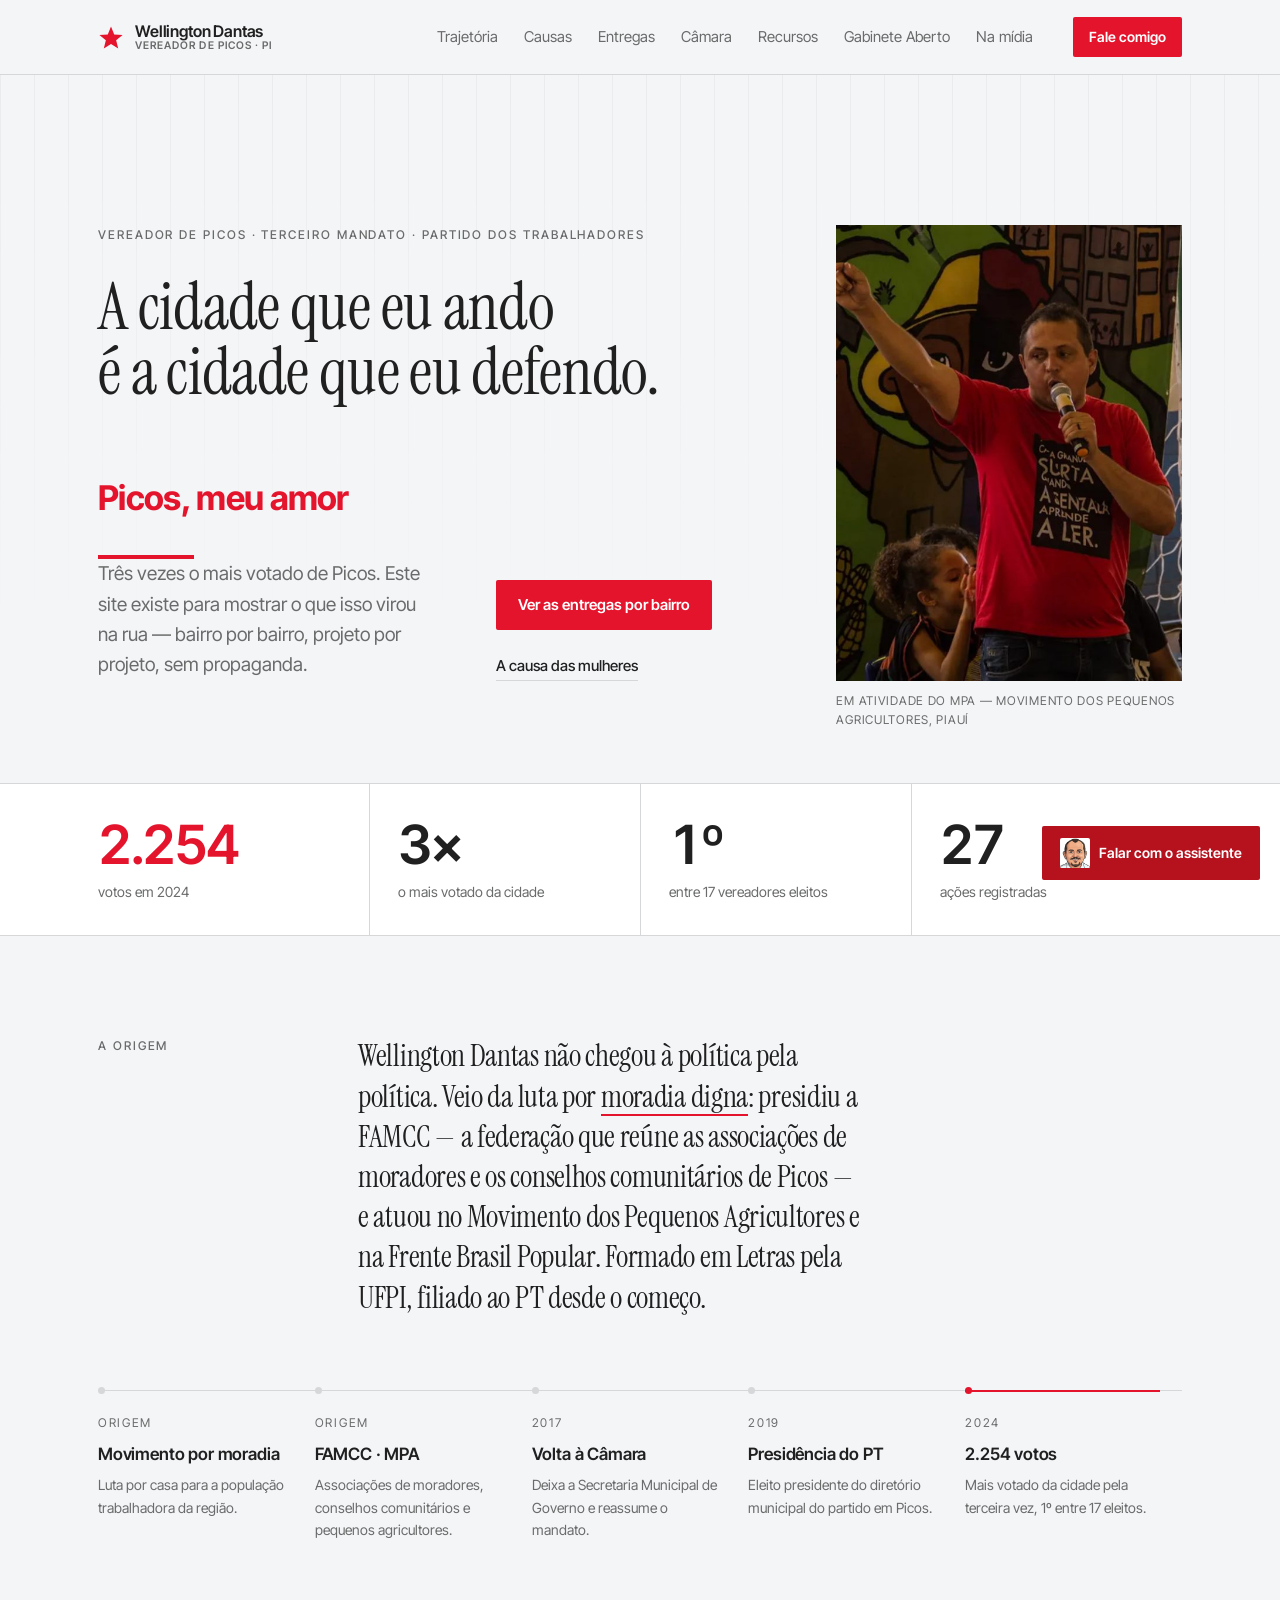
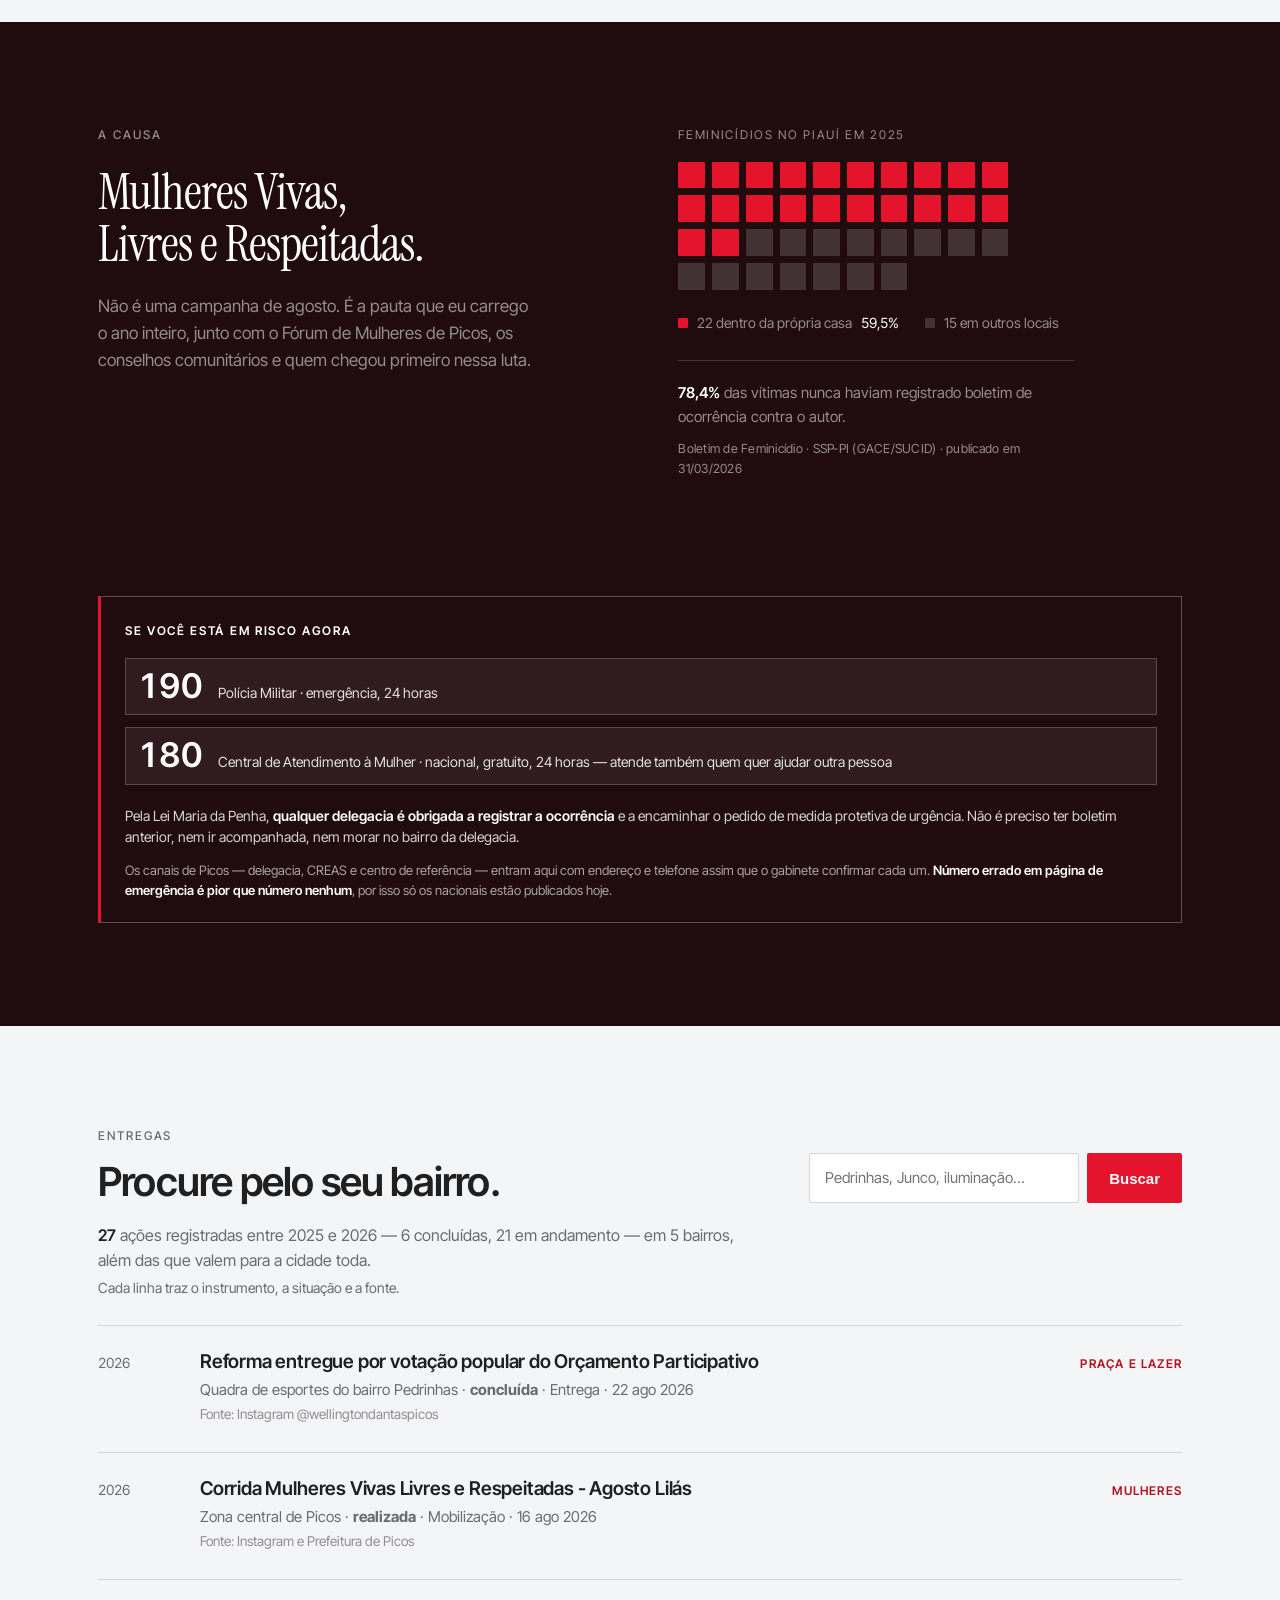
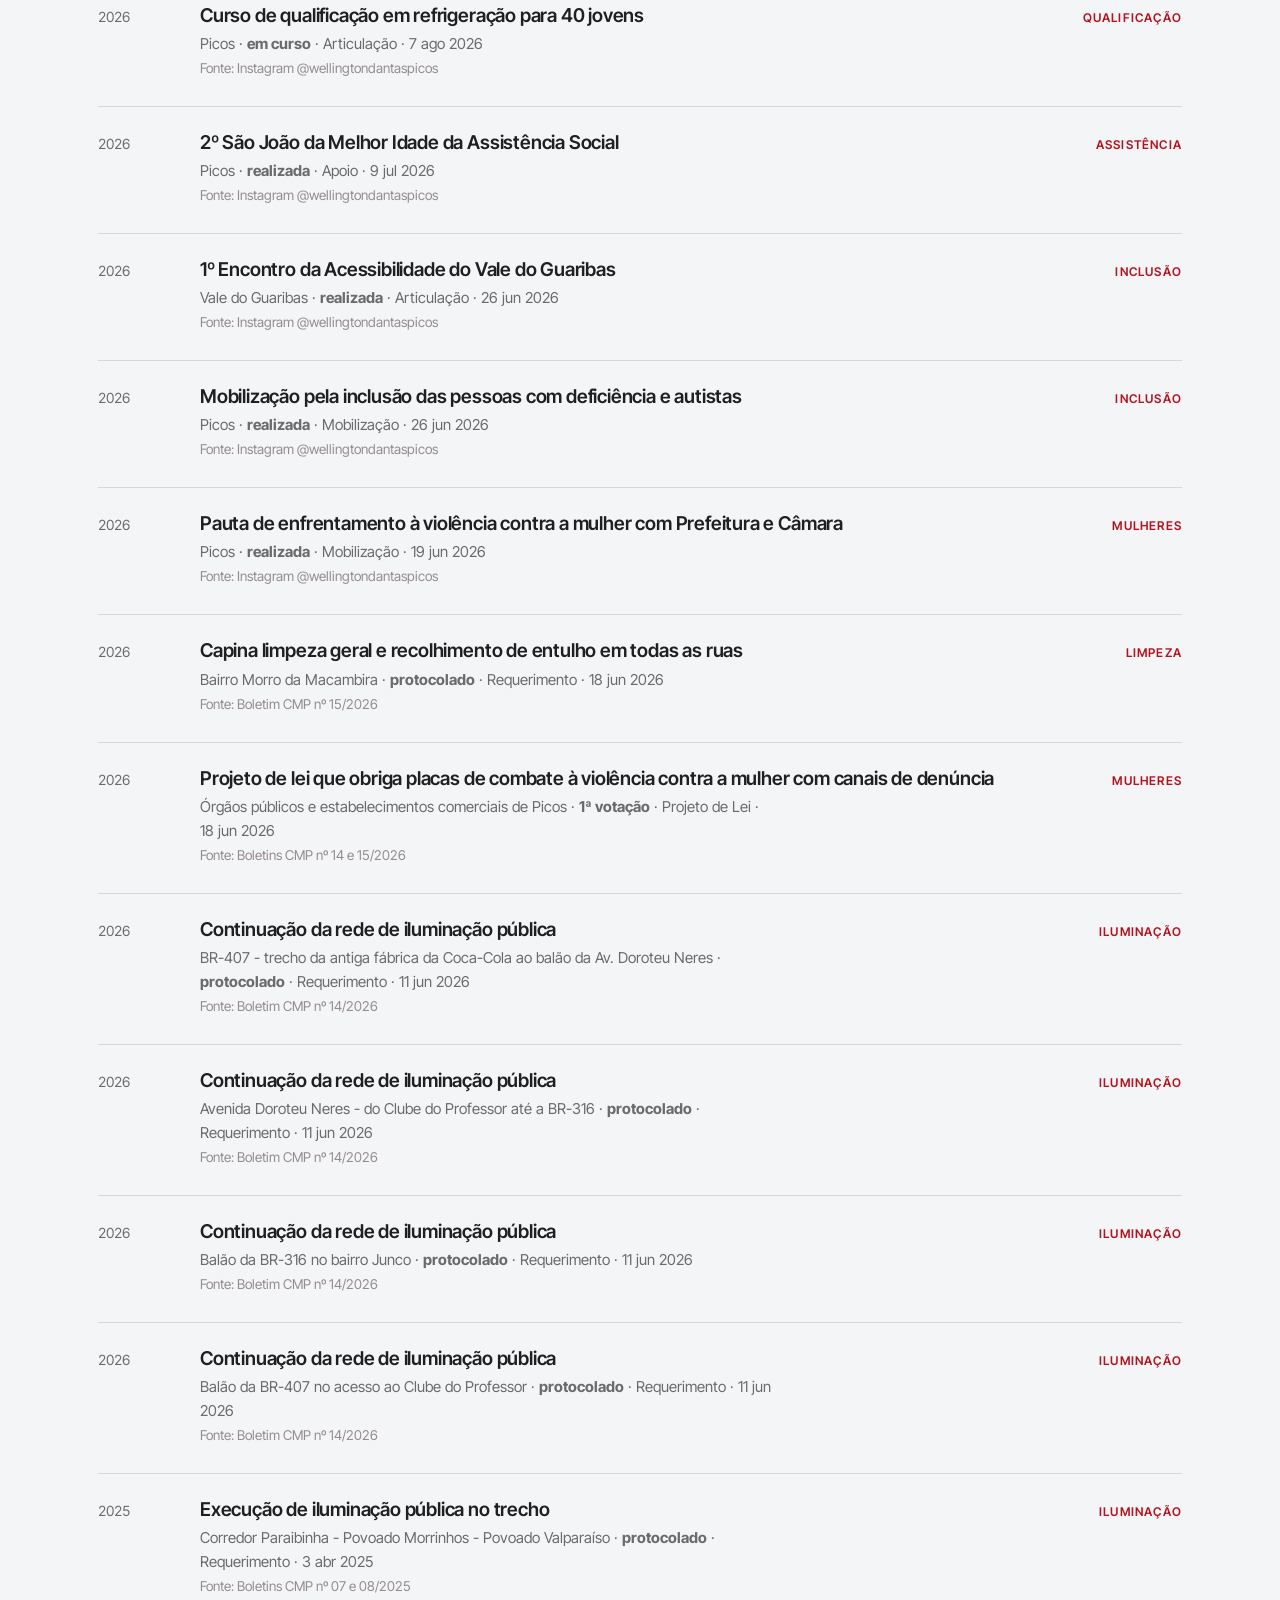
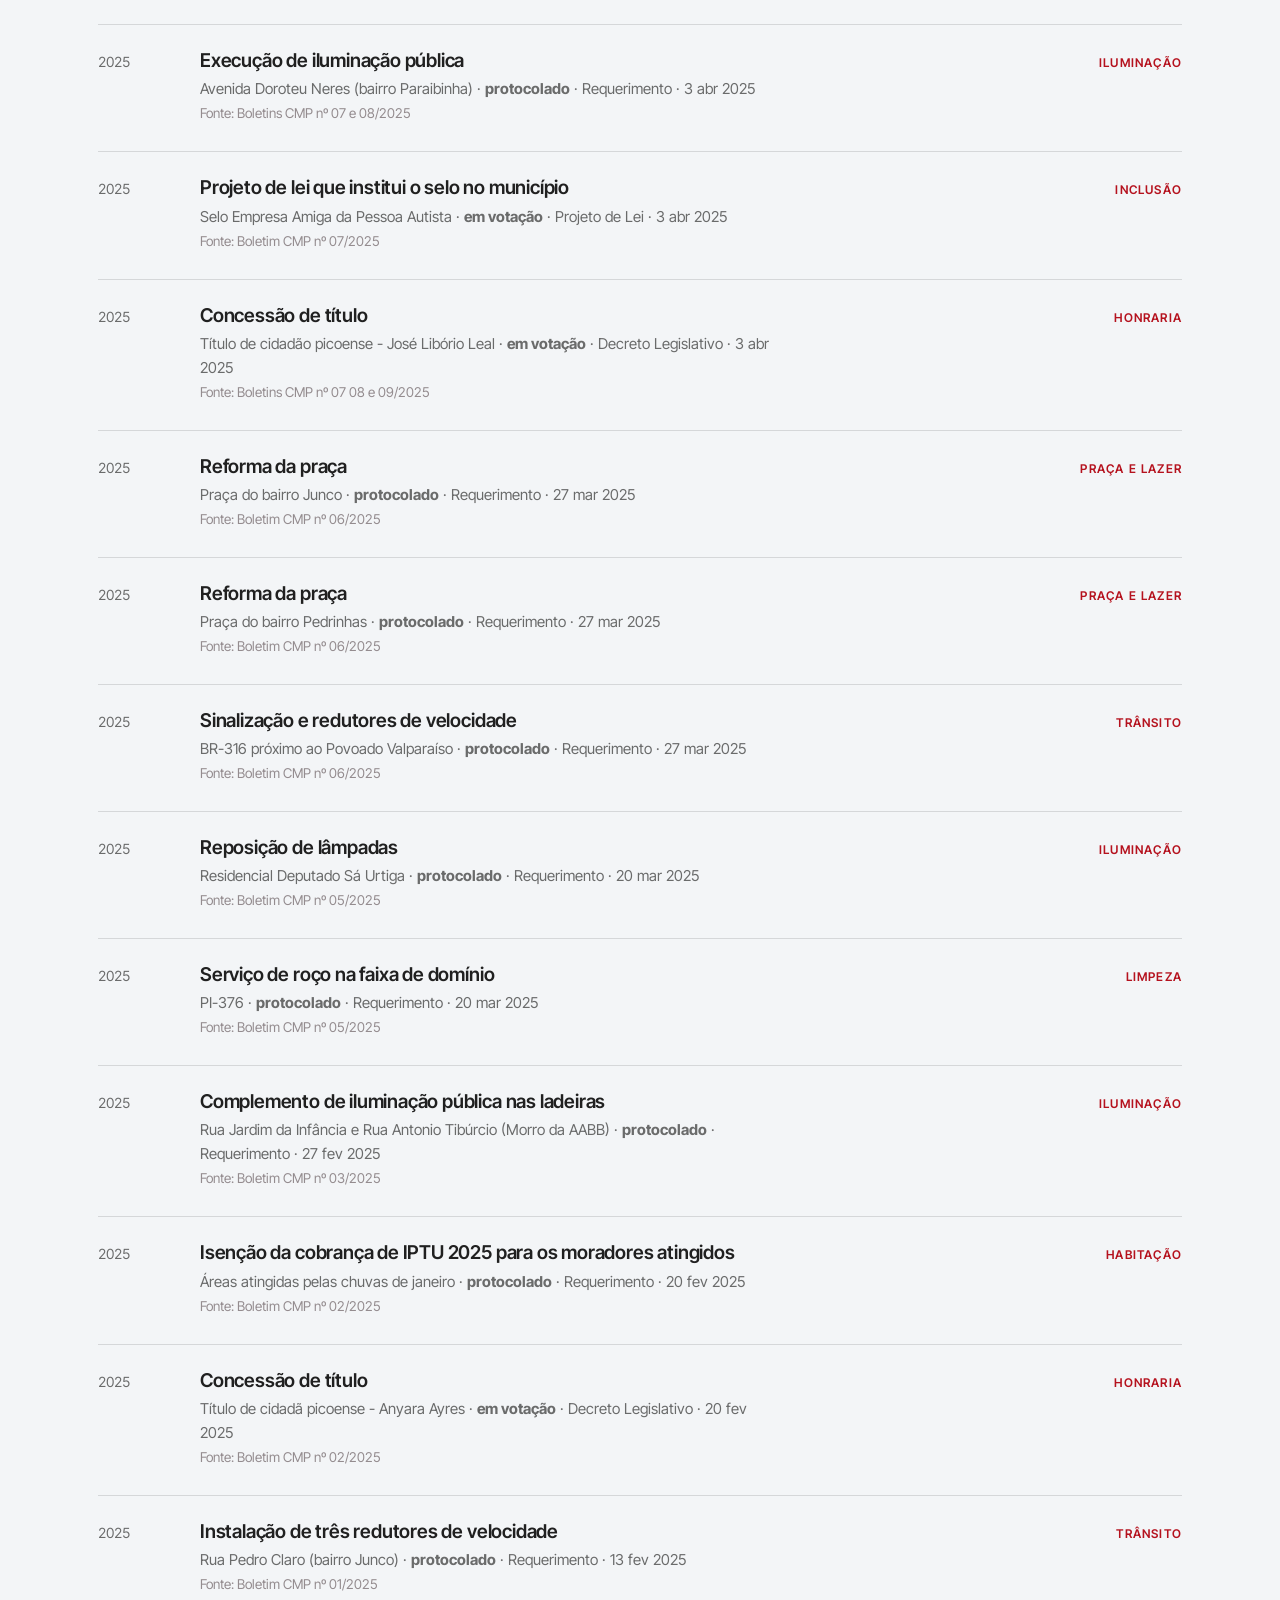
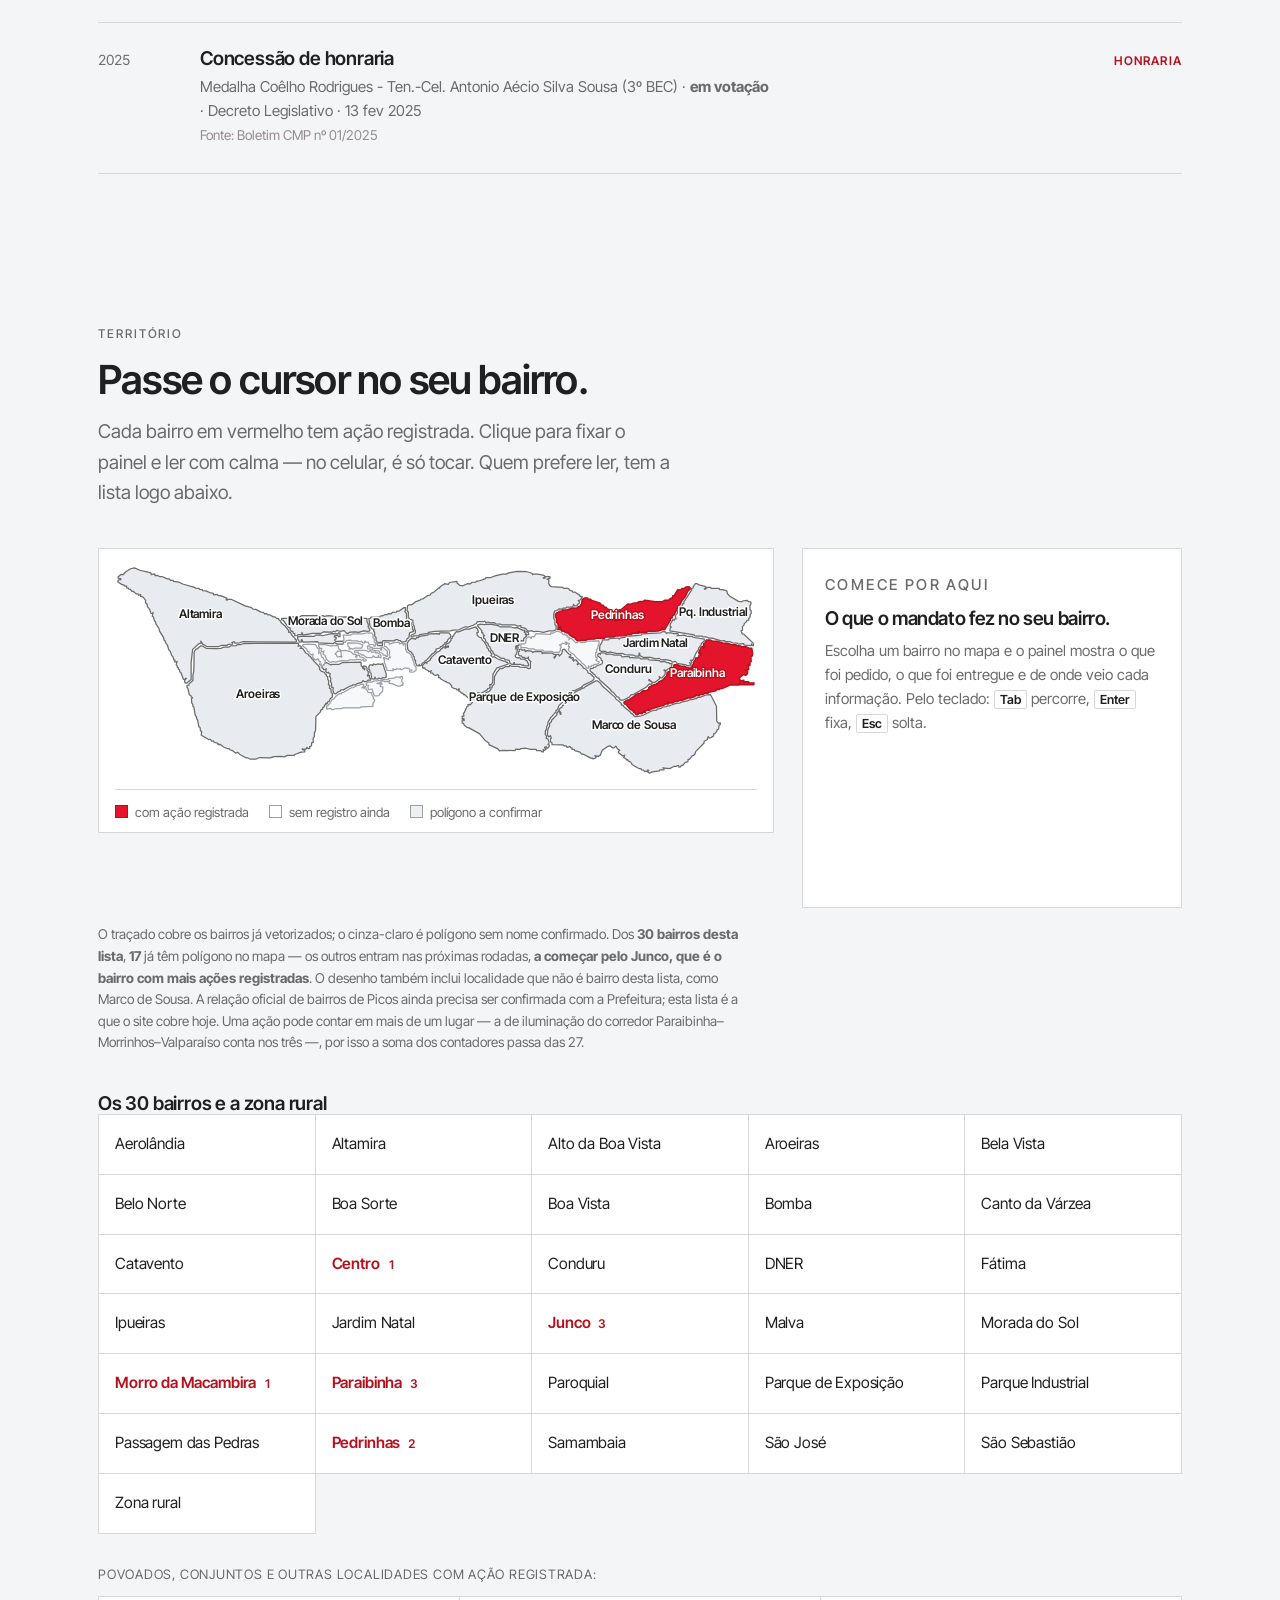
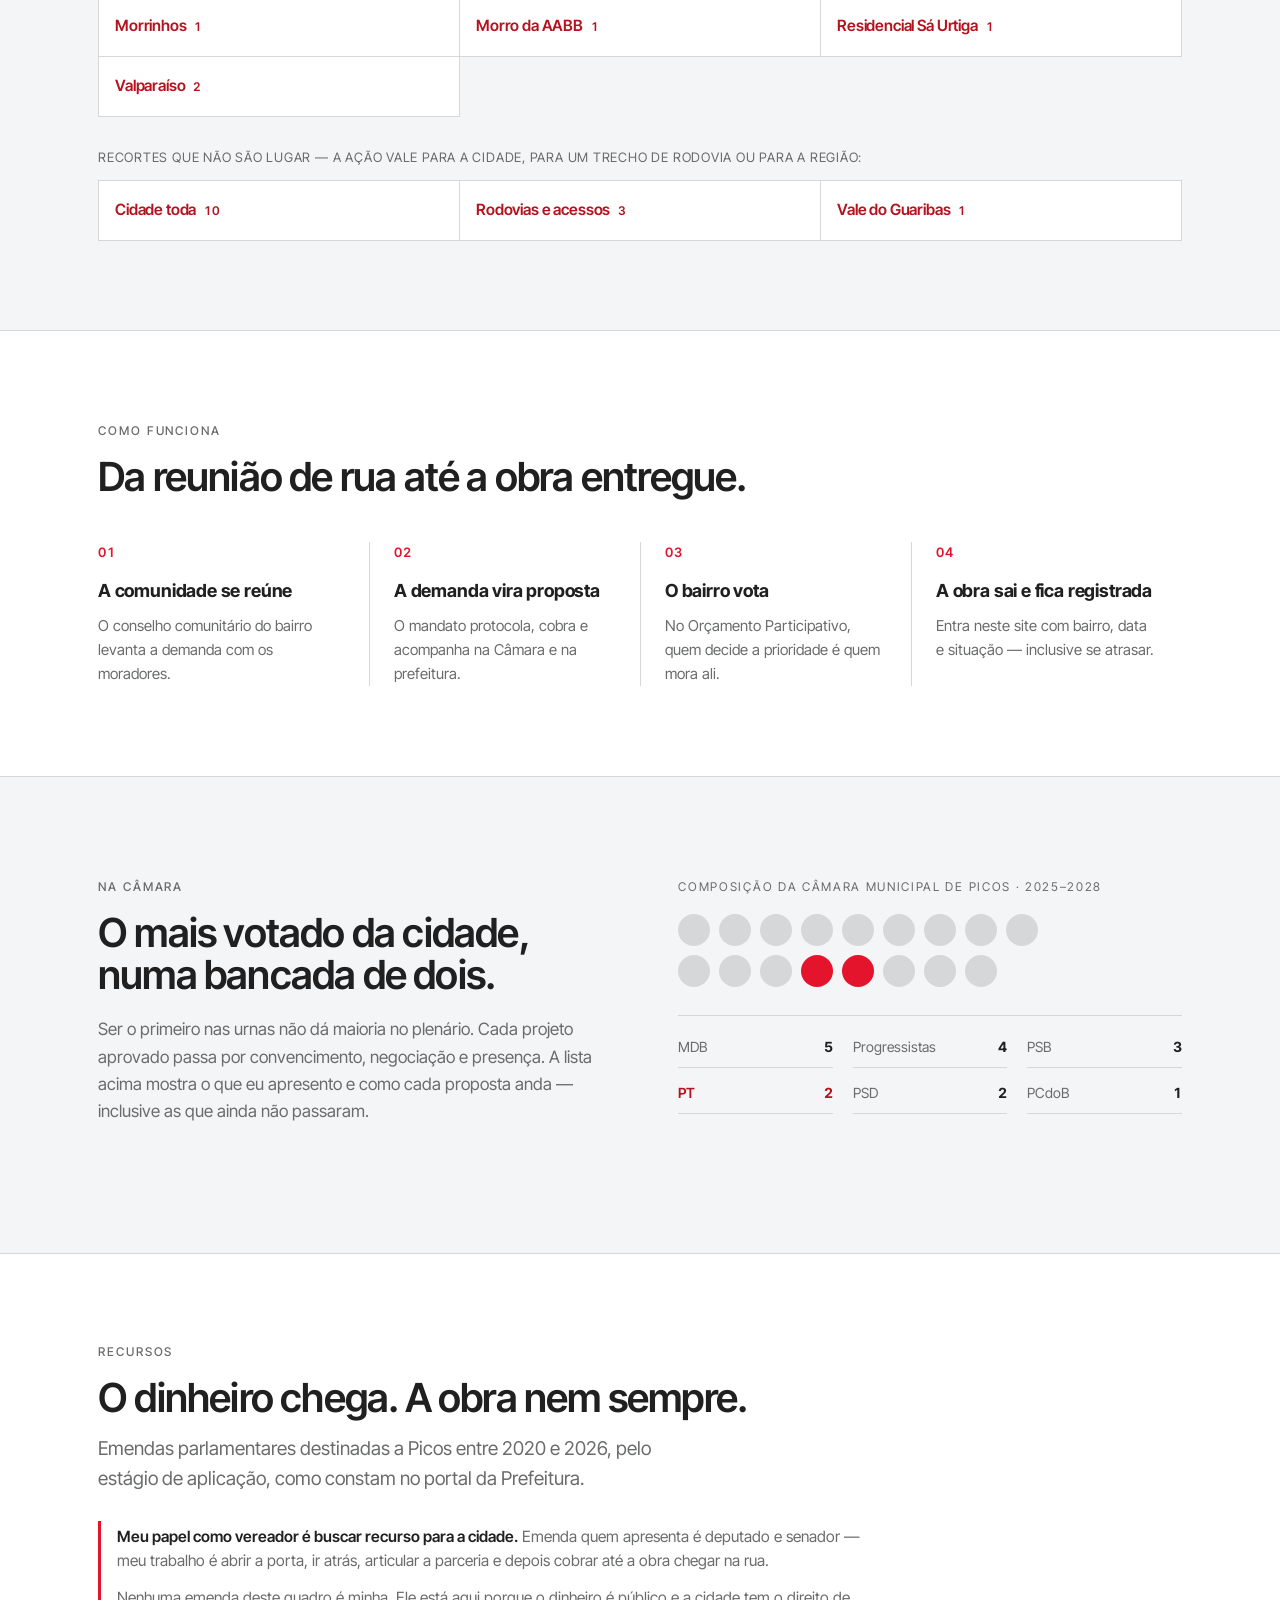
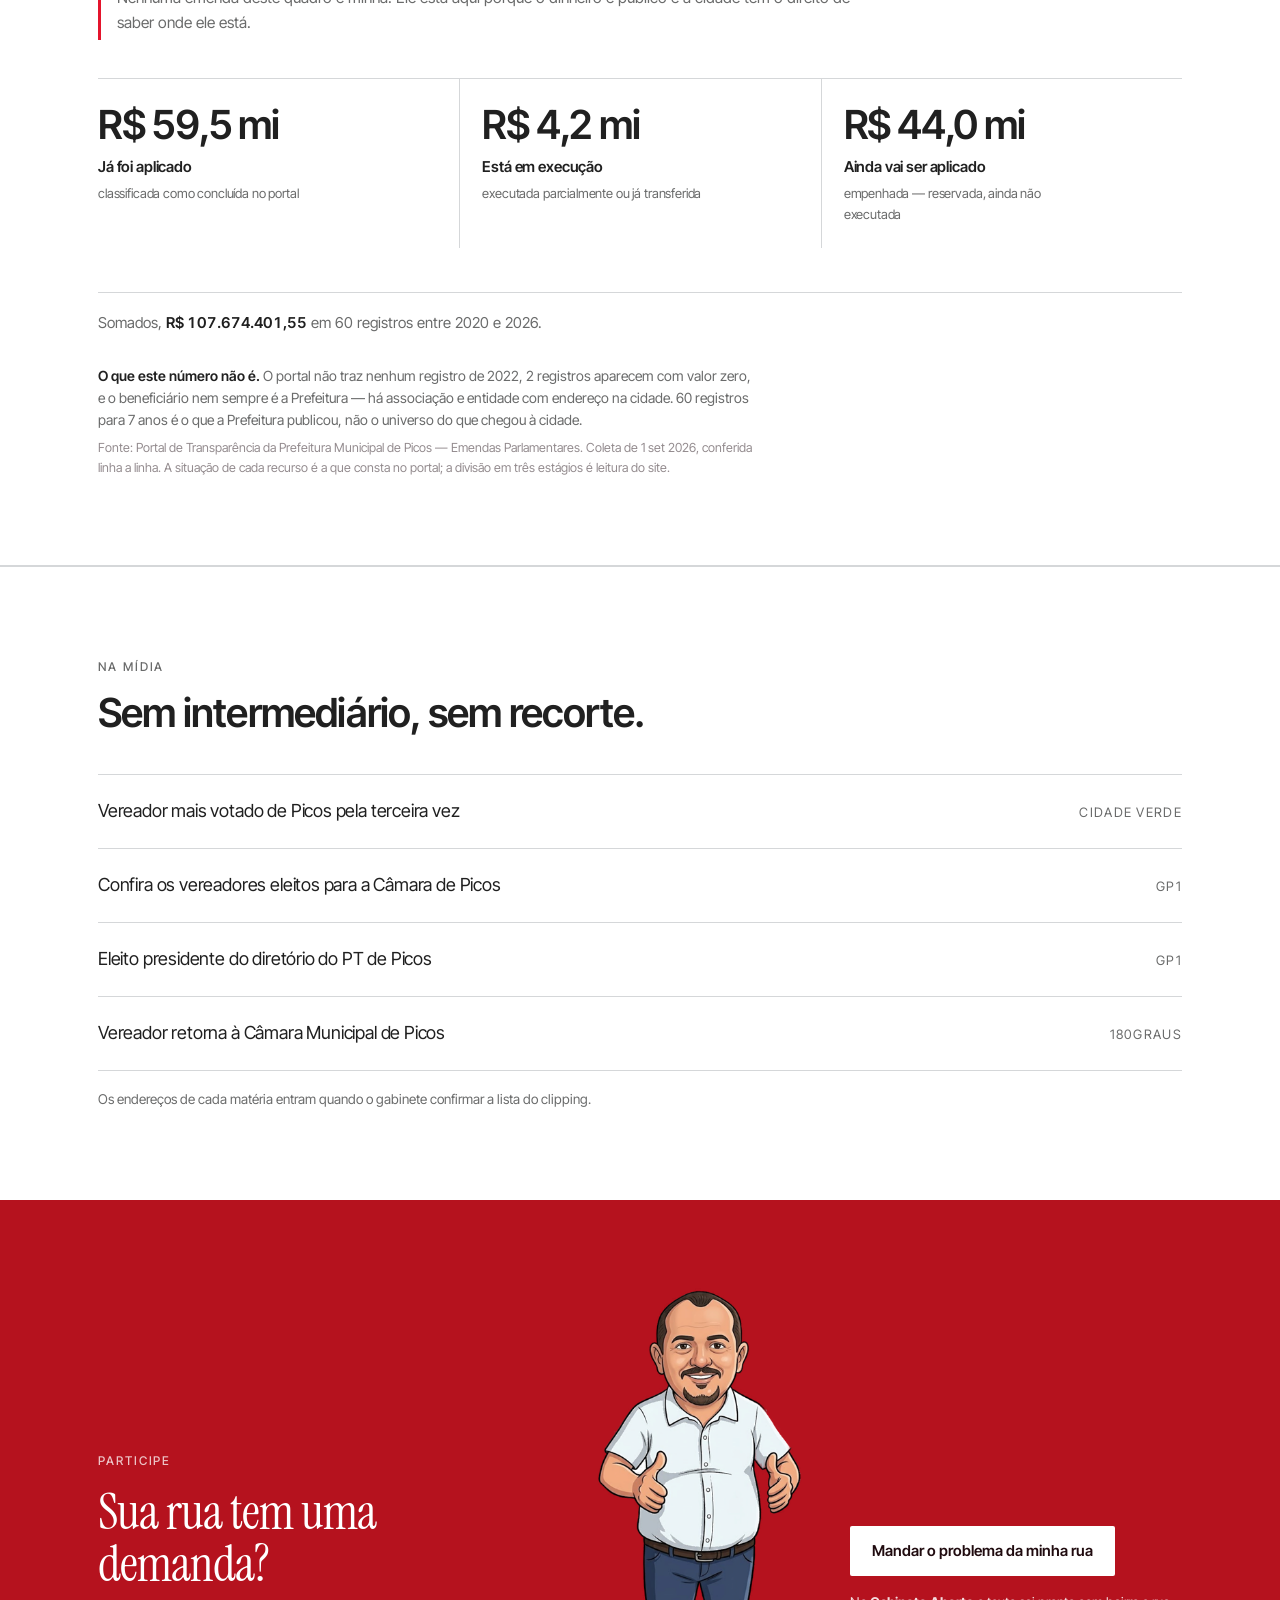
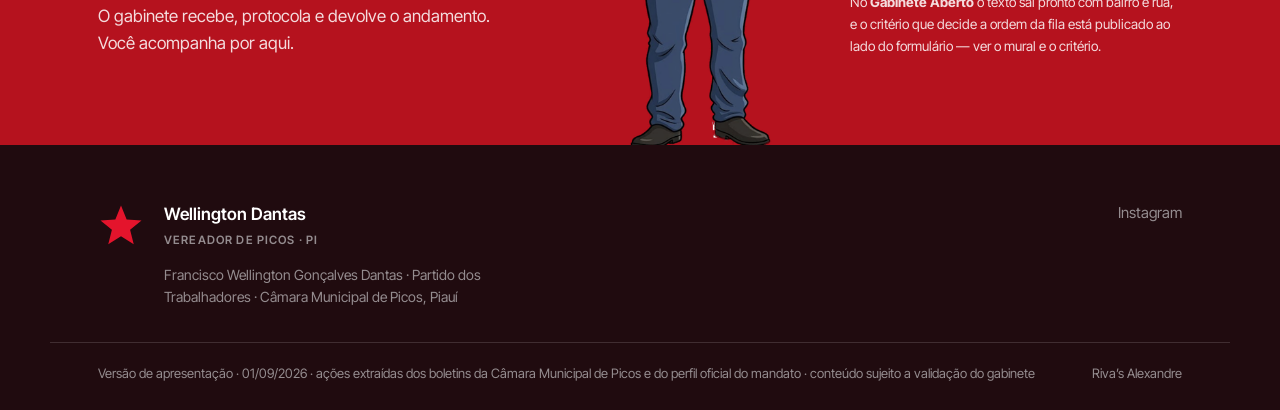
==== commit 91aa44e4: "o boneco entra, e o hero ganha o carimbo BONECO. Ele vai para os dois lugares onde tem função, não d" ====
--- a/index.html
+++ b/index.html
@@ -26,7 +26,7 @@
 <link rel="apple-touch-icon" sizes="180x180" href="img/selo-180.png">
 <link rel="stylesheet" href="css/fontes.css?v=0481c866">
 <link rel="stylesheet" href="css/base.css?v=7b356f69">
-<link rel="stylesheet" href="css/site.css?v=1478f588">
+<link rel="stylesheet" href="css/site.css?v=3fabda56">
 </head>
 <body>
 <a class="pular" href="#conteudo">Pular para o conteúdo</a>
@@ -54,6 +54,7 @@
     <div class="hero__txt">
       <p class="olho">Vereador de Picos · Terceiro mandato · Partido dos Trabalhadores</p>
       <h1>A cidade que eu ando<br>é a cidade que eu defendo.</h1>
+      <p class="carimbo">Picos, meu amor</p>
       <div class="hero__pe">
         <p class="lide">Três vezes o mais votado de Picos. Este site existe para mostrar o que isso virou na rua — bairro por bairro, projeto por projeto, sem propaganda.</p>
         <div class="hero__ac">
@@ -475,10 +476,13 @@
 <section class="rec" id="recursos">
   <div class="wrap">
     <p class="olho">Recursos</p>
-    <h2>O dinheiro público que chega a Picos.</h2>
-    <p class="lide">Emendas parlamentares destinadas ao município entre 2020 e 2026, pelo estágio de aplicação, como constam no portal da Prefeitura.</p>
-
-    <p class="rec__aviso"><strong>Nenhum destes recursos é do vereador, e nenhum passou por ele.</strong> Vereador não apresenta emenda parlamentar — emenda individual, de bancada, de comissão e de relator são instrumentos de deputado e de senador. Este quadro está aqui porque é dinheiro público que chega a Picos e a cidade tem o direito de saber em que pé ele está. Não é resultado de mandato nenhum, e este site não atribui a ninguém.</p>
+    <h2>O dinheiro chega. A obra nem sempre.</h2>
+    <p class="lide">Emendas parlamentares destinadas a Picos entre 2020 e 2026, pelo estágio de aplicação, como constam no portal da Prefeitura.</p>
+
+    <div class="nota">
+      <p><b>Meu papel como vereador é buscar recurso para a cidade.</b> Emenda quem apresenta é deputado e senador — meu trabalho é abrir a porta, ir atrás, articular a parceria e depois cobrar até a obra chegar na rua.</p>
+      <p>Nenhuma emenda deste quadro é minha. Ele está aqui porque o dinheiro é público e a cidade tem o direito de saber onde ele está.</p>
+    </div>
 
 <!--gerado:emendas-->
       <ul class="rec__n">
@@ -510,6 +514,7 @@
 
 <section class="part" id="participe">
   <div class="wrap part__in">
+    <img class="part__bo" src="img/mascote.png" alt="" width="300" height="670">
     <div>
       <p class="olho olho--cl">Participe</p>
       <h2 class="serif">Sua rua tem uma demanda?</h2>
@@ -543,6 +548,6 @@
 </footer>
 
 <script src="js/app.js?v=4fc1f39e" defer></script>
-<script src="js/assistente-launcher.js?v=32b84d8c" defer></script>
+<script src="js/assistente-launcher.js?v=46736973" defer></script>
 </body>
 </html>
--- a/css/site.css
+++ b/css/site.css
@@ -557,3 +557,88 @@
     scroll-behavior: auto !important;
   }
 }
+
+/* o boneco no bloco Participe
+ *
+ * Ele entra onde tem função — o bloco que pede ação — e não como enfeite de
+ * topo. Caricatura, não retrato: fica claro na primeira olhada que é desenho,
+ * o que é exatamente o que se quer num personagem que convida a falar. */
+/* Três colunas: texto, boneco, chamada. O boneco fica no meio e apoiado na
+ * base da faixa — a margem negativa cancela o respiro de baixo da seção, então
+ * ele pisa na borda em vez de flutuar. Sem sombra e sem contorno: a régua do
+ * projeto é zero sombra, e o desenho já tem traço próprio. */
+.part__in {
+  position: relative;
+  flex-wrap: nowrap;
+  align-items: flex-end;
+  gap: clamp(20px, 4vw, 48px);
+}
+.part__in > div:first-of-type { order: 0; }
+.part__bo {
+  order: 1;
+  display: block;
+  flex: 0 0 auto;
+  width: clamp(130px, 16vw, 210px);
+  height: auto;
+  margin-bottom: calc(-1 * clamp(52px, 7vw, 88px));
+  align-self: flex-end;
+}
+.part__in > div:last-of-type { order: 2; }
+
+@media (max-width: 900px) {
+  .part__in { flex-wrap: wrap; align-items: flex-start; }
+  .part__bo { order: 3; width: 132px; margin: 0 0 calc(-1 * clamp(52px, 7vw, 88px)) auto; }
+}
+
+/* o rosto no lançador */
+.ia-fab__r {
+  width: 30px;
+  height: 30px;
+  flex: 0 0 auto;
+  border-radius: 2px;
+  background: var(--branco);
+  object-fit: cover;
+  object-position: 50% 20%;
+}
+
+/* Carimbo do hero.
+ *
+ * Piso de tamanho e peso, e ele não é estético: #E4142C sobre #F3F5F7 dá 4,33
+ * de contraste. Isso passa como texto grande — 24px em peso 700 ou mais — e
+ * REPROVA como texto normal, que exige 4,5. Baixar o corpo ou tirar o 700 põe
+ * a frase abaixo do mínimo. */
+.carimbo {
+  font-family: var(--sans);
+  font-size: clamp(26px, 2.9vw, 34px);
+  font-weight: 700;
+  letter-spacing: -.02em;
+  color: var(--pt-vermelho);
+  margin: 22px 0 0;
+}
+
+/* nota do bloco Recursos: o papel do mandato dito na primeira pessoa, e o
+ * limite dito junto — nenhuma emenda do quadro é dele */
+.rec .nota {
+  border-left: 3px solid var(--pt-vermelho);
+  padding: 4px 0 4px 16px;
+  margin-bottom: 38px;
+  max-width: 78ch;
+}
+.rec .nota p { font-size: 15.5px; line-height: 1.6; color: var(--aco); }
+.rec .nota p + p { margin-top: 12px; }
+.rec .nota b { color: var(--tinta); font-weight: 600; }
+
+/* O filete vermelho era `h1::after` — pseudo-elemento do próprio título, que
+ * renderiza dentro da caixa dele. Nenhum irmão cabe entre o h1 e o filete.
+ * Para o carimbo entrar ANTES da linha, como pedido, a linha muda de dono:
+ * sai do h1 e passa a ser o `::after` do carimbo. Mesmo desenho, mesma medida,
+ * outra ordem. */
+.hero__txt h1::after { display: none; }
+.carimbo::after {
+  content: "";
+  display: block;
+  width: 96px;
+  height: 4px;
+  background: var(--pt-vermelho);
+  margin-top: 30px;
+}
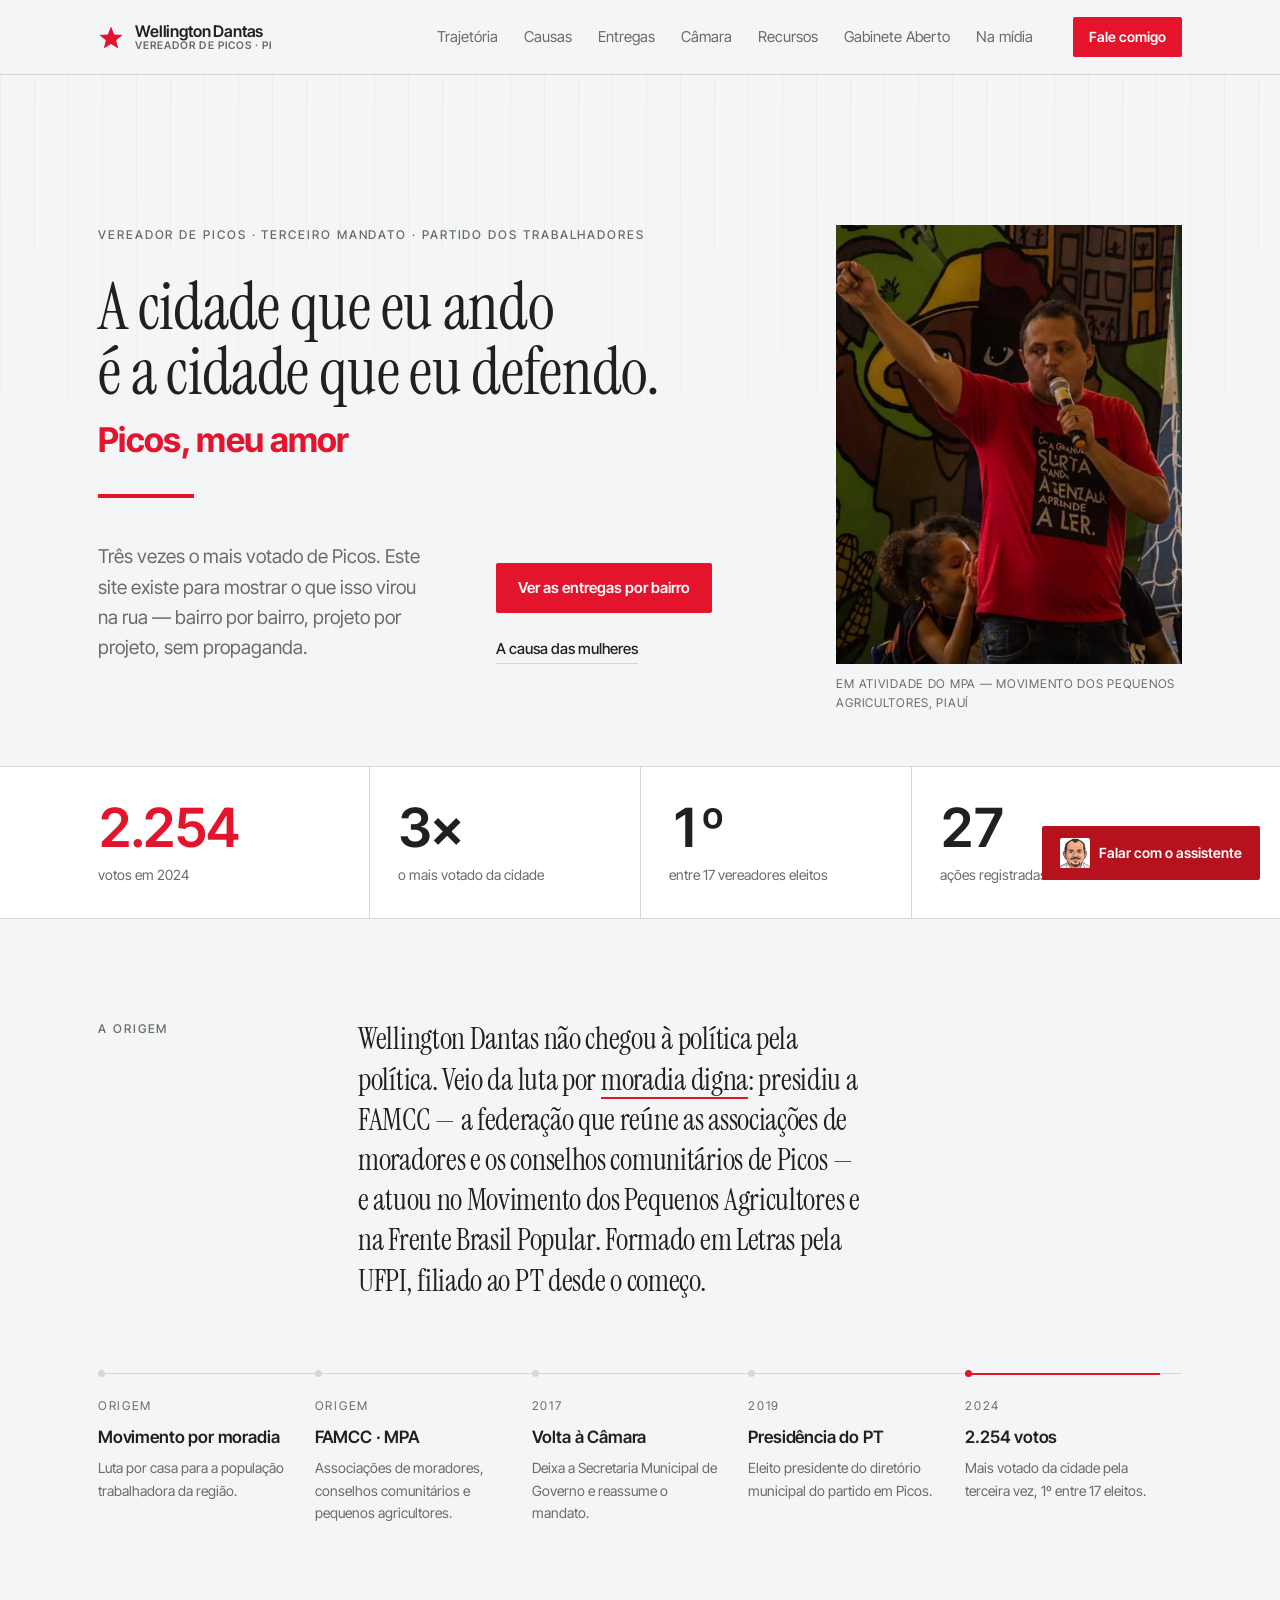
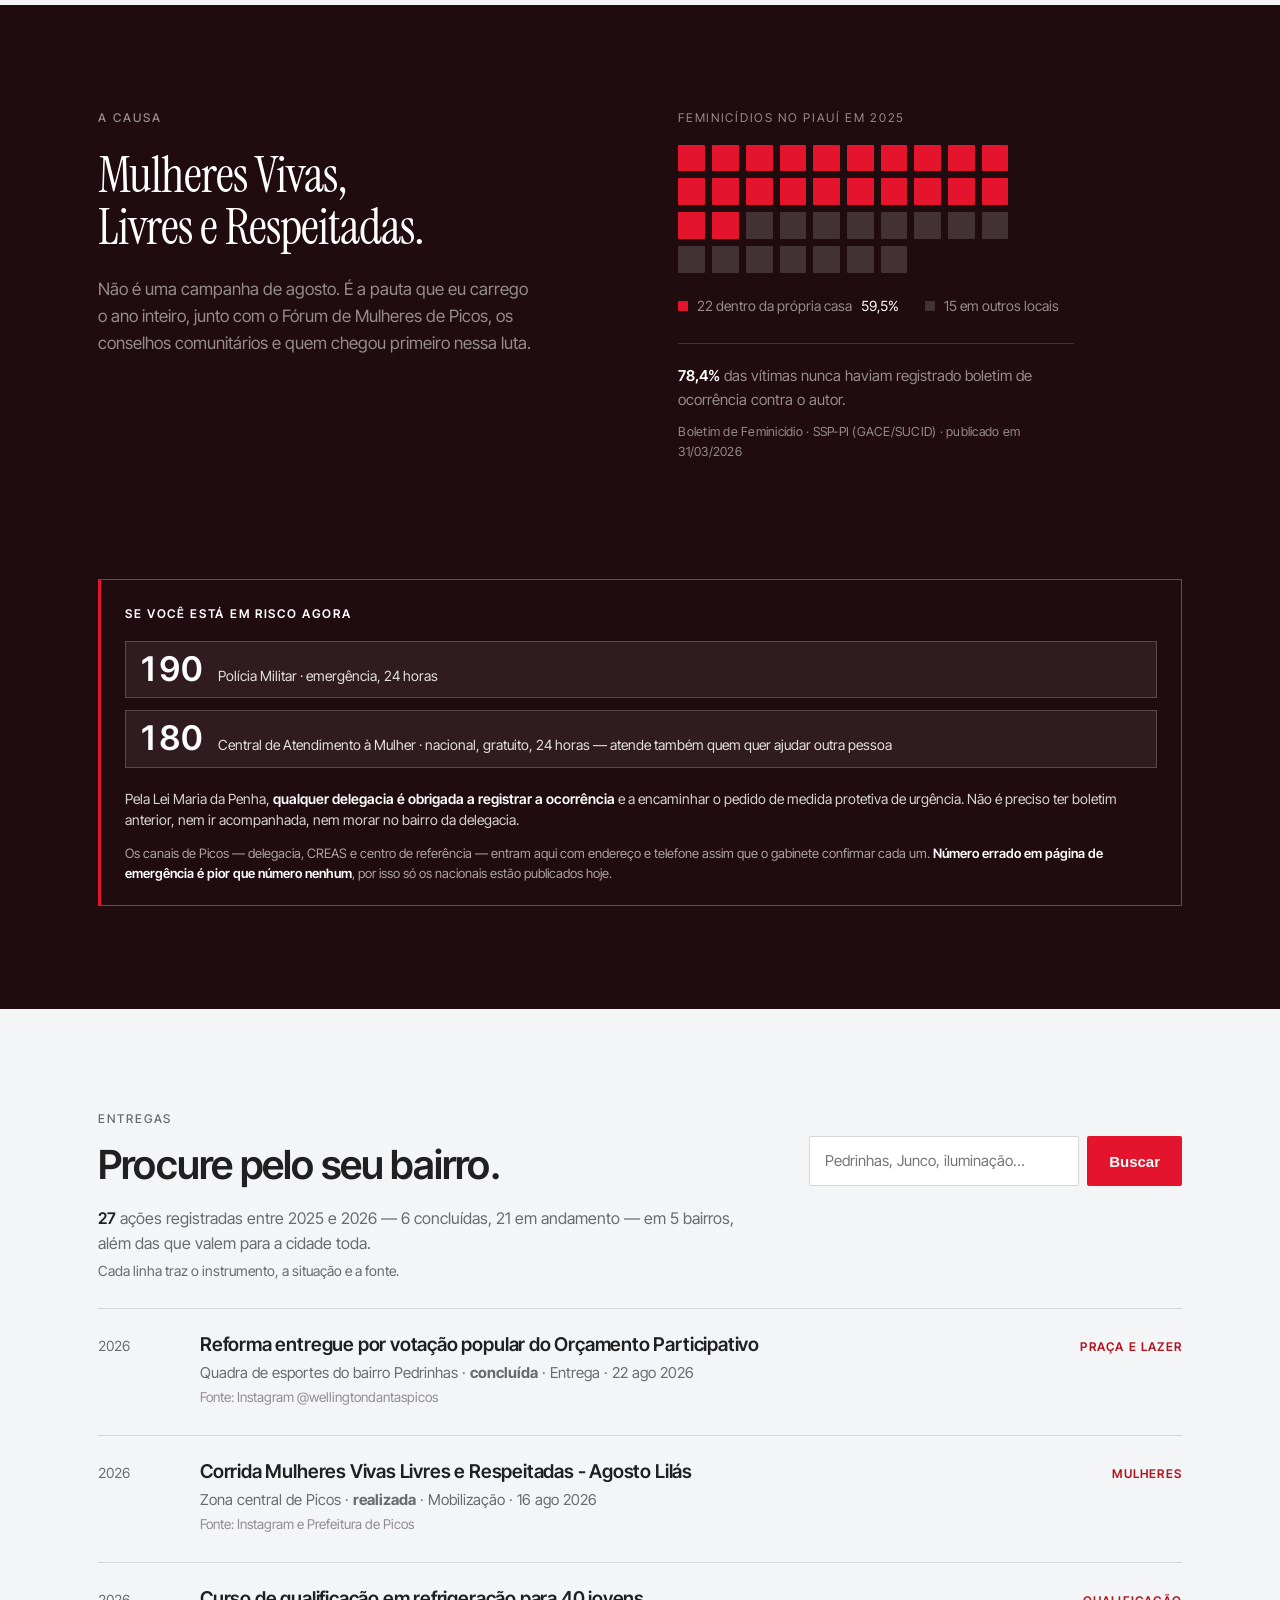
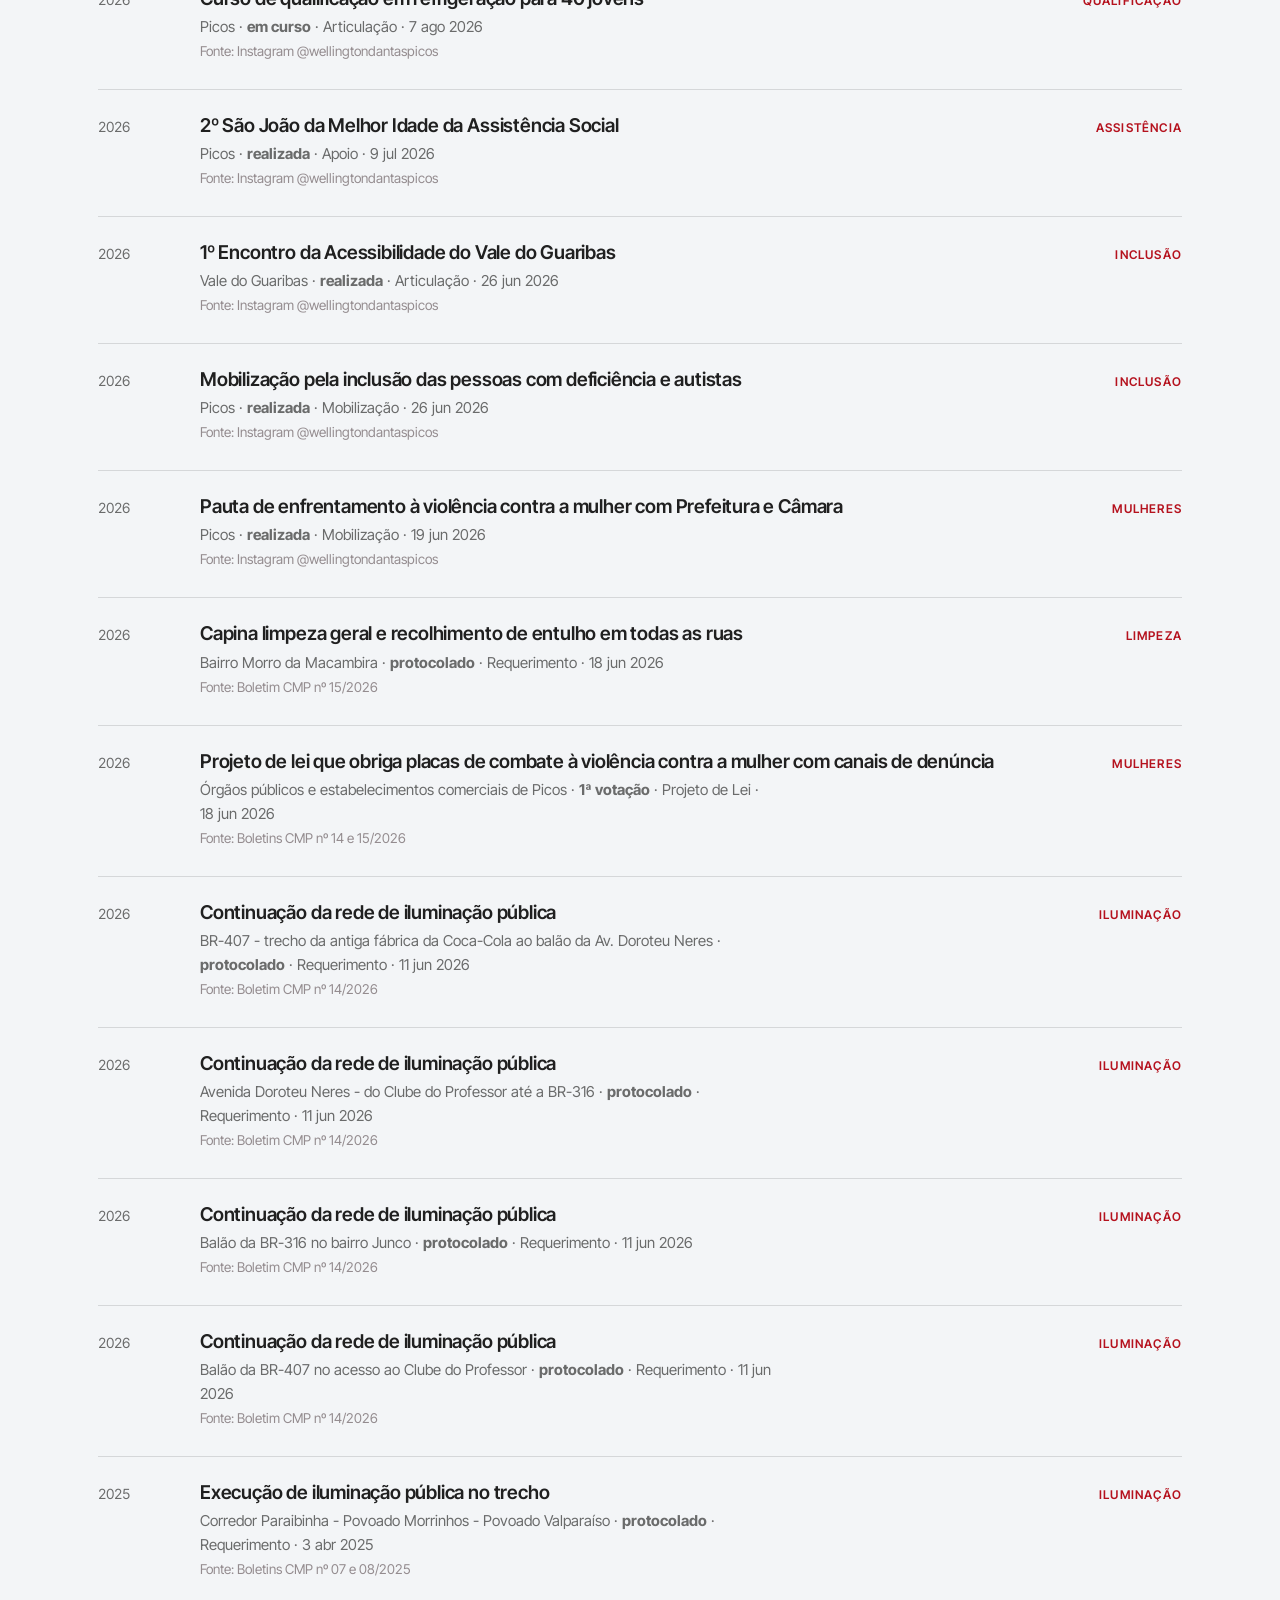
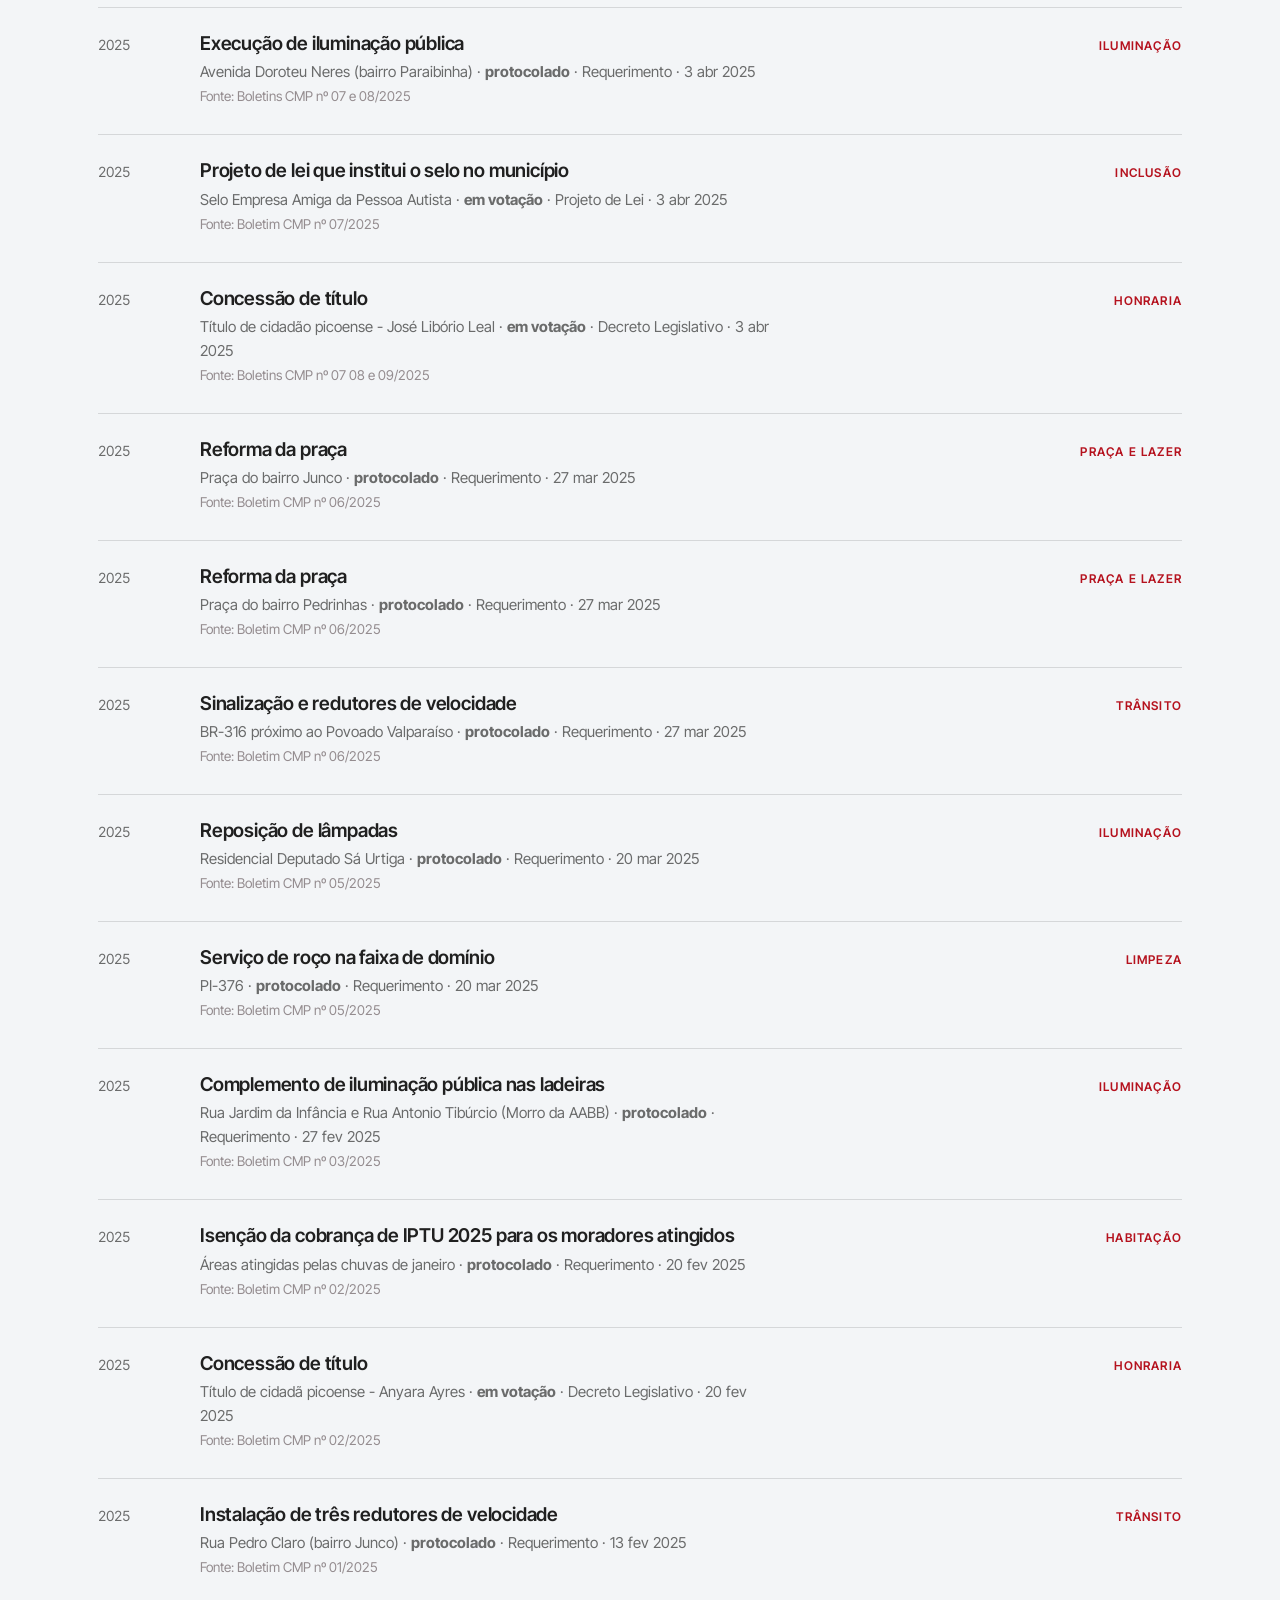
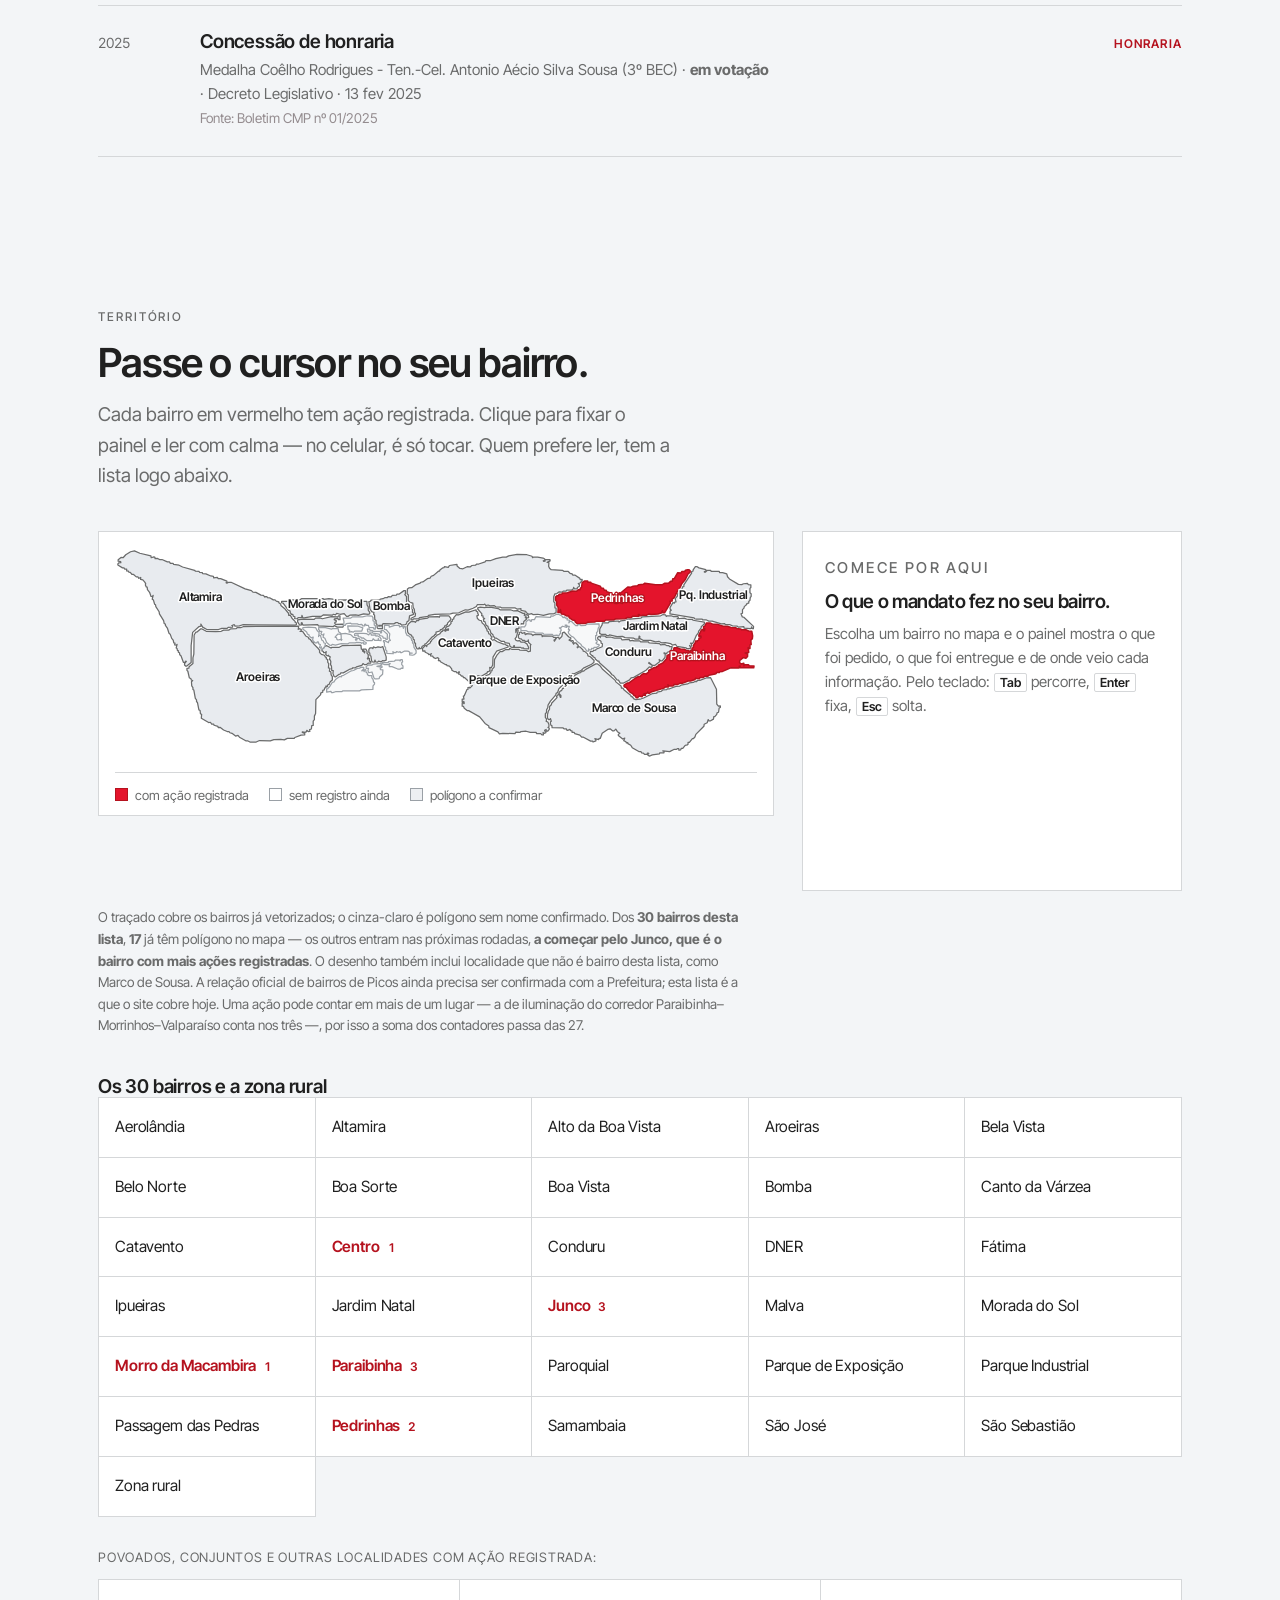
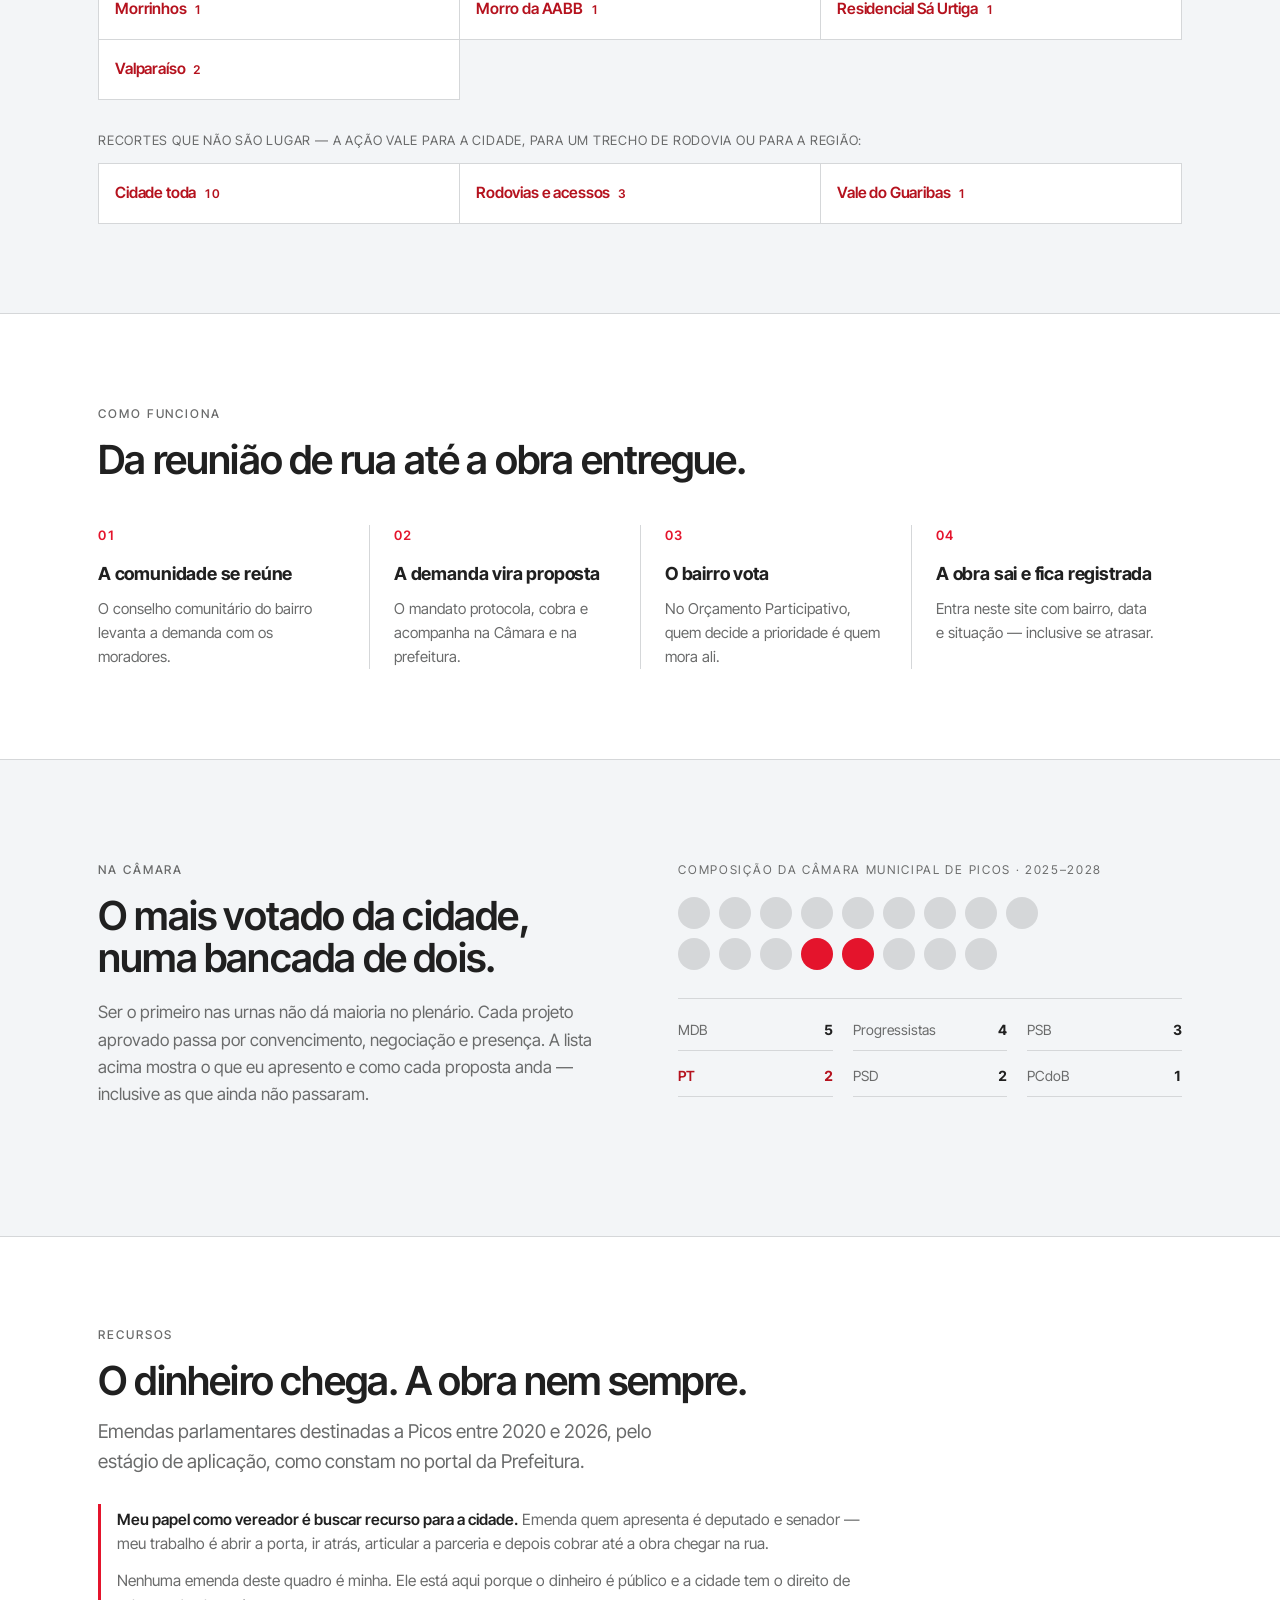
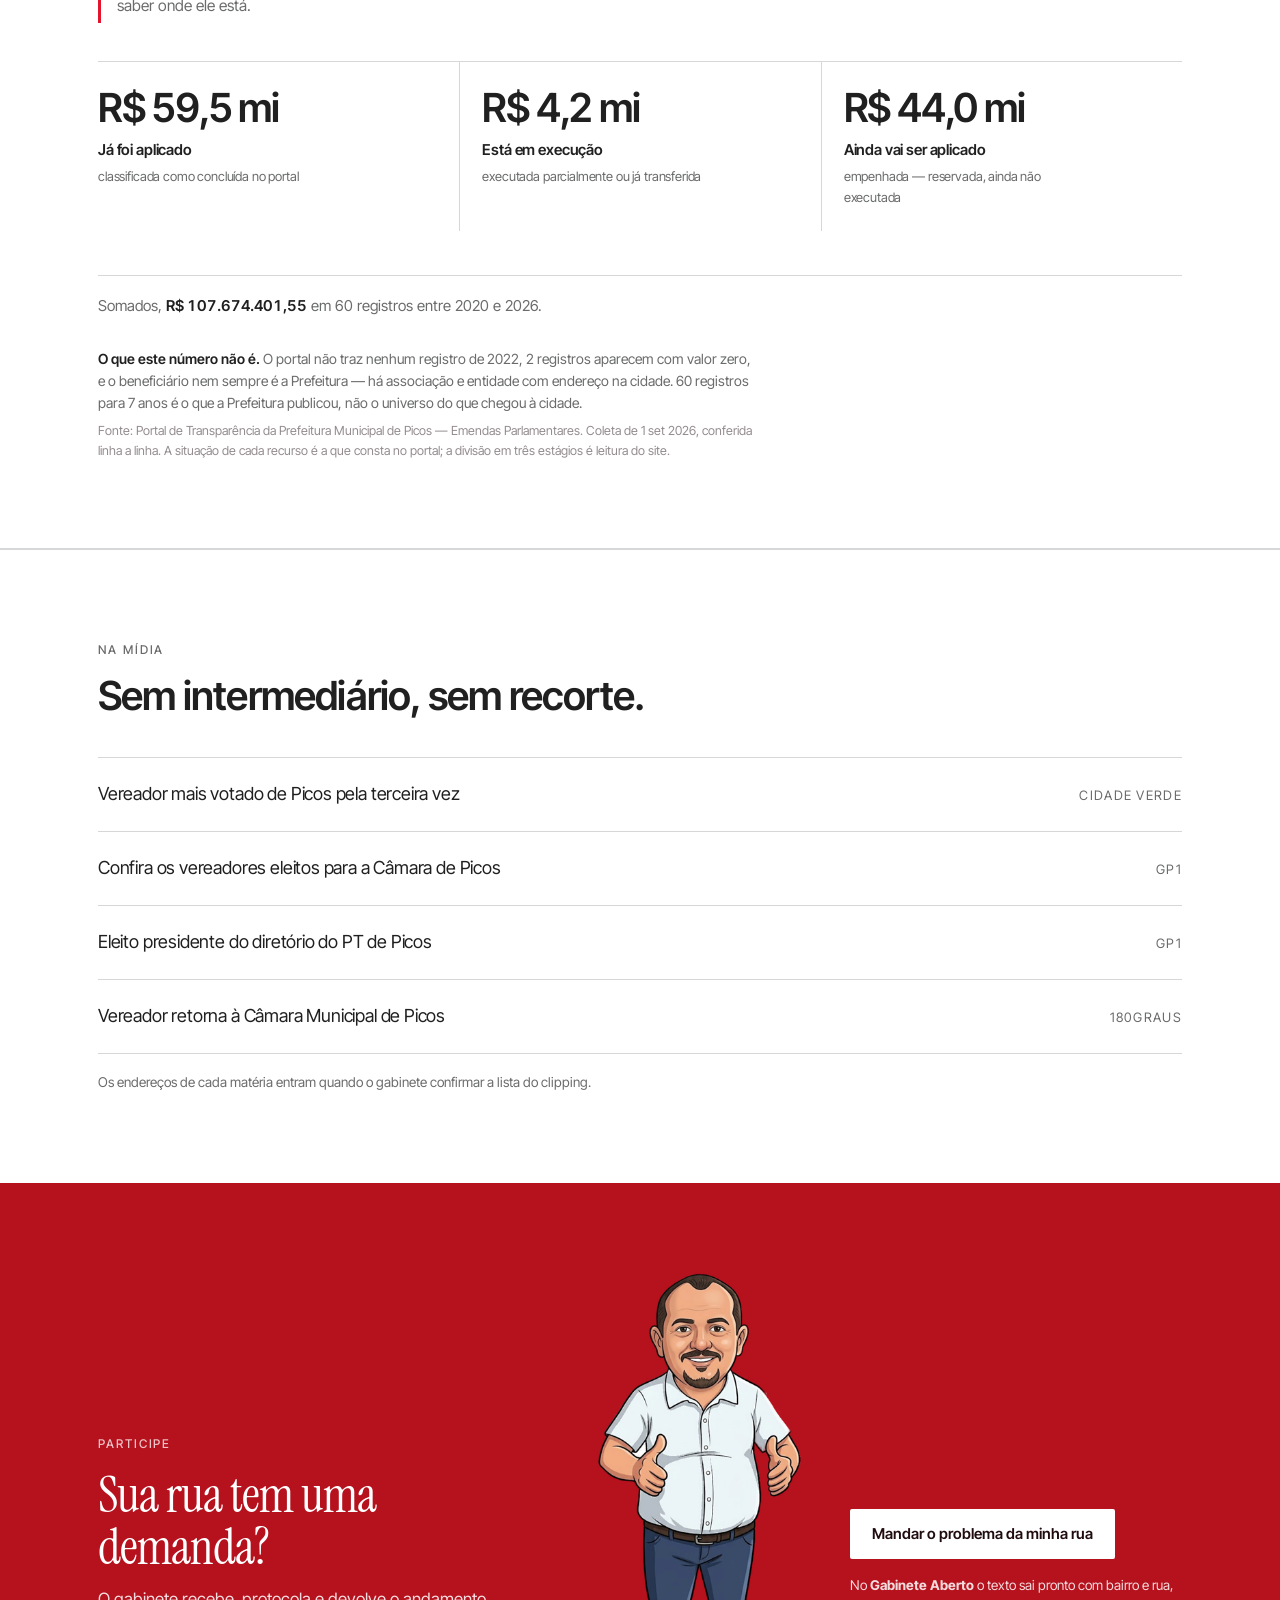
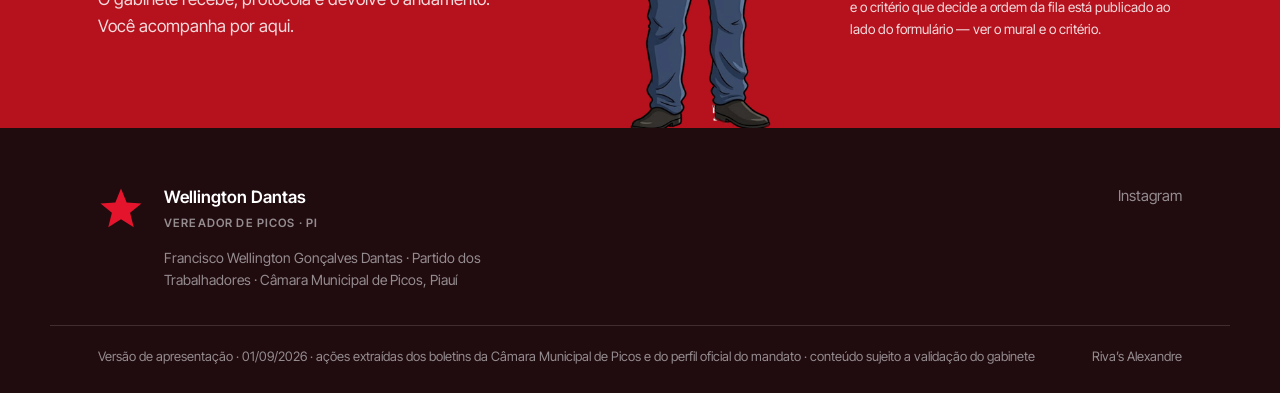
==== commit 5217ea4f: "Carimbo dentro da manchete e o assistente com o nome que a cidade usa "Picos, meu amor" tinha virado" ====
--- a/index.html
+++ b/index.html
@@ -26,7 +26,7 @@
 <link rel="apple-touch-icon" sizes="180x180" href="img/selo-180.png">
 <link rel="stylesheet" href="css/fontes.css?v=0481c866">
 <link rel="stylesheet" href="css/base.css?v=7b356f69">
-<link rel="stylesheet" href="css/site.css?v=3fabda56">
+<link rel="stylesheet" href="css/site.css?v=c64ce7e6">
 </head>
 <body>
 <a class="pular" href="#conteudo">Pular para o conteúdo</a>
@@ -53,8 +53,7 @@
   <div class="wrap hero__in">
     <div class="hero__txt">
       <p class="olho">Vereador de Picos · Terceiro mandato · Partido dos Trabalhadores</p>
-      <h1>A cidade que eu ando<br>é a cidade que eu defendo.</h1>
-      <p class="carimbo">Picos, meu amor</p>
+      <h1>A cidade que eu ando<br>é a cidade que eu defendo.<span class="carimbo">Picos, meu amor</span></h1>
       <div class="hero__pe">
         <p class="lide">Três vezes o mais votado de Picos. Este site existe para mostrar o que isso virou na rua — bairro por bairro, projeto por projeto, sem propaganda.</p>
         <div class="hero__ac">
@@ -548,6 +547,6 @@
 </footer>
 
 <script src="js/app.js?v=4fc1f39e" defer></script>
-<script src="js/assistente-launcher.js?v=46736973" defer></script>
+<script src="js/assistente-launcher.js?v=62ac395b" defer></script>
 </body>
 </html>
--- a/css/site.css
+++ b/css/site.css
@@ -608,12 +608,14 @@
  * REPROVA como texto normal, que exige 4,5. Baixar o corpo ou tirar o 700 põe
  * a frase abaixo do mínimo. */
 .carimbo {
+  display: block;
   font-family: var(--sans);
   font-size: clamp(26px, 2.9vw, 34px);
   font-weight: 700;
+  line-height: 1.1;
   letter-spacing: -.02em;
   color: var(--pt-vermelho);
-  margin: 22px 0 0;
+  margin: 16px 0 0;
 }
 
 /* nota do bloco Recursos: o papel do mandato dito na primeira pessoa, e o
@@ -628,17 +630,8 @@
 .rec .nota p + p { margin-top: 12px; }
 .rec .nota b { color: var(--tinta); font-weight: 600; }
 
-/* O filete vermelho era `h1::after` — pseudo-elemento do próprio título, que
- * renderiza dentro da caixa dele. Nenhum irmão cabe entre o h1 e o filete.
- * Para o carimbo entrar ANTES da linha, como pedido, a linha muda de dono:
- * sai do h1 e passa a ser o `::after` do carimbo. Mesmo desenho, mesma medida,
- * outra ordem. */
-.hero__txt h1::after { display: none; }
-.carimbo::after {
-  content: "";
-  display: block;
-  width: 96px;
-  height: 4px;
-  background: var(--pt-vermelho);
-  margin-top: 30px;
-}
+/* O filete continua sendo `h1::after` — e agora isso é o certo, porque o
+ * carimbo está DENTRO da manchete. A ordem sai natural: título, carimbo,
+ * filete, e o filete fecha o bloco inteiro em vez de separar o carimbo dele.
+ * Tirar a linha do h1 para pôr um irmão no meio afastava o carimbo do tema, que
+ * é justamente o que ele não pode fazer. */
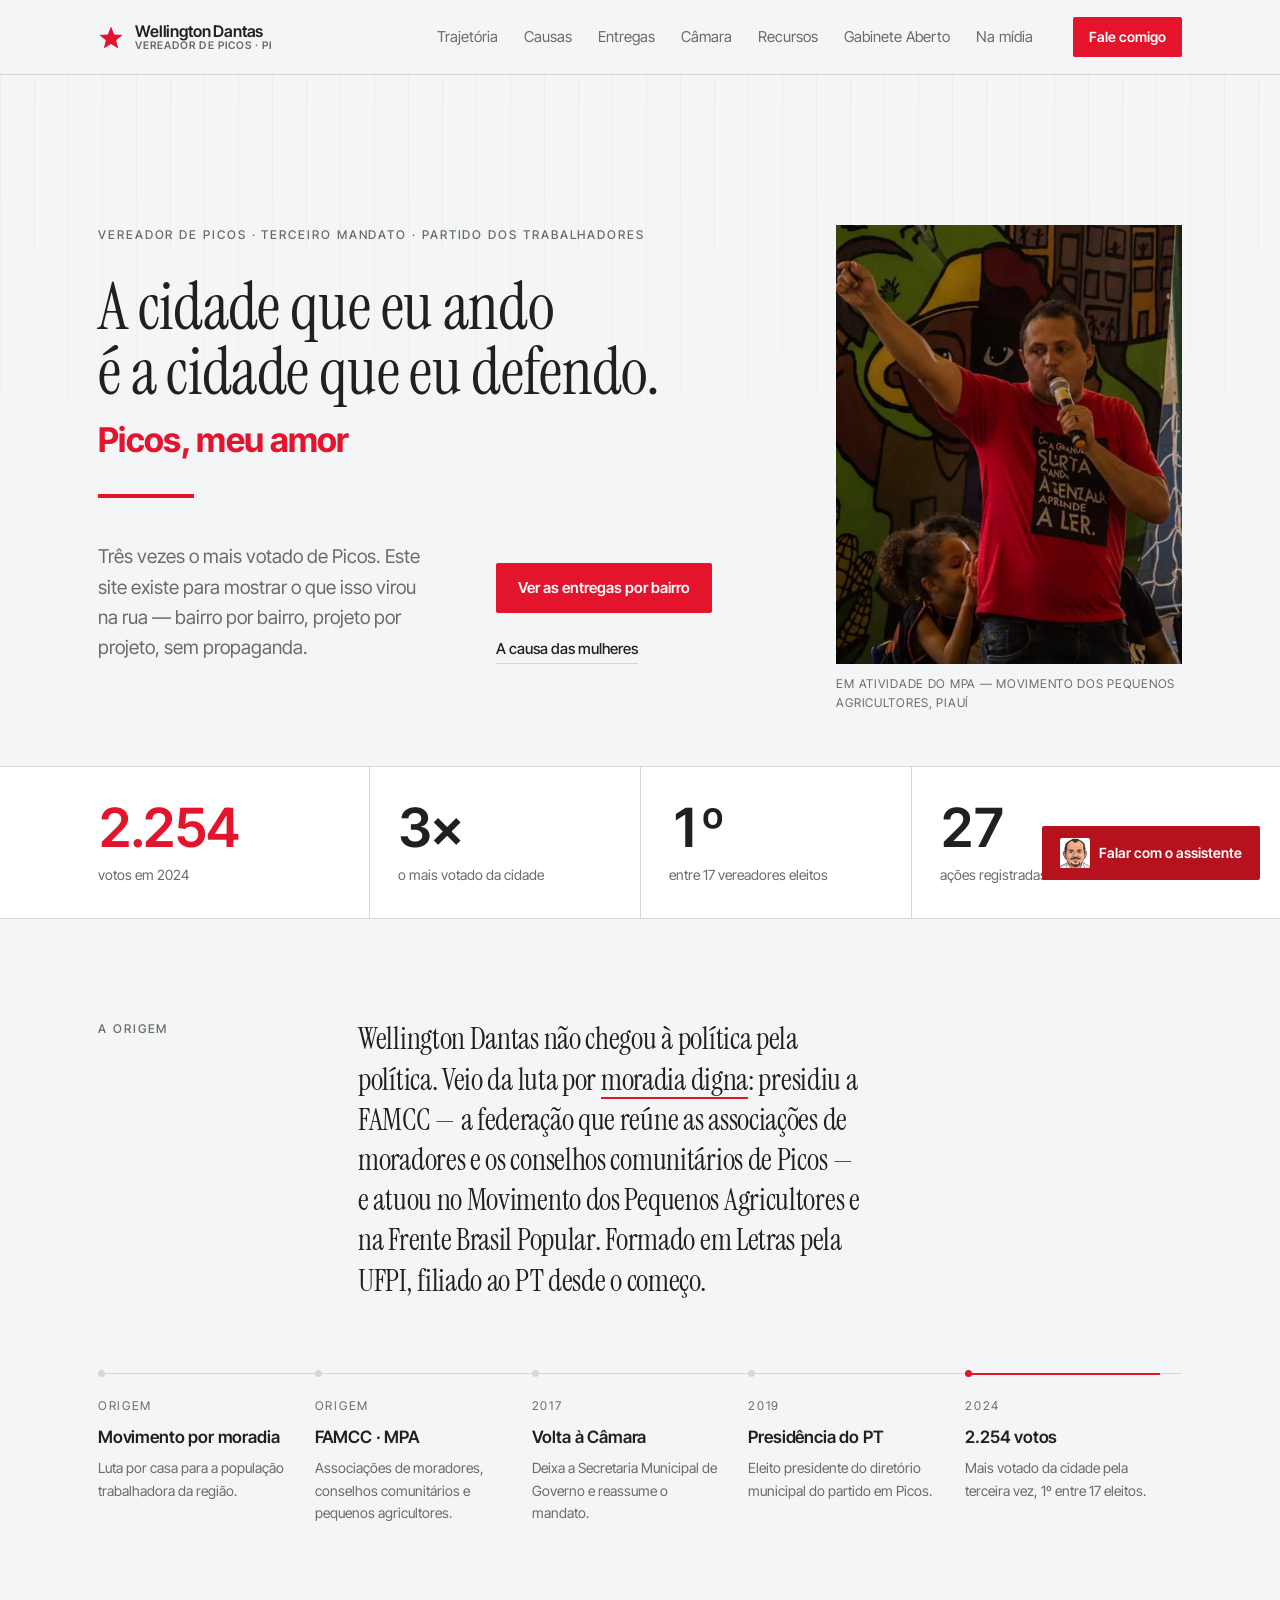
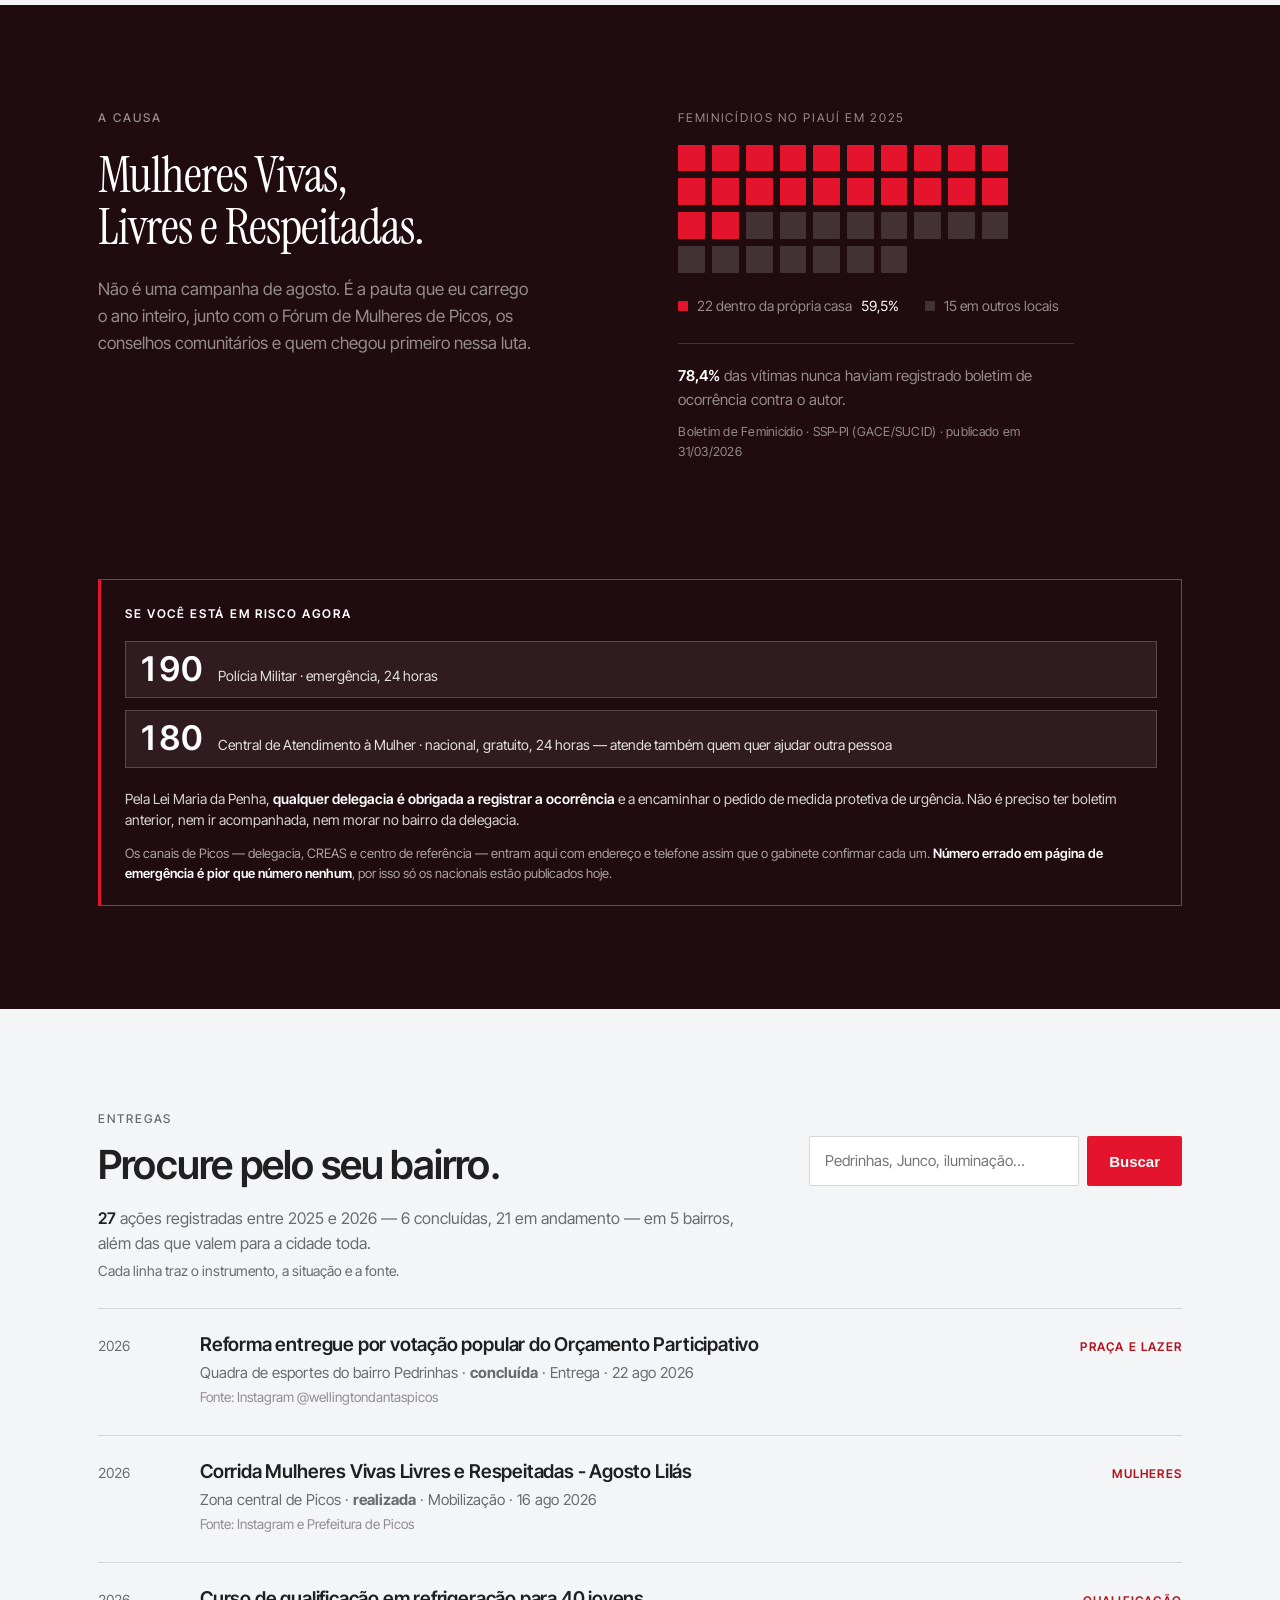
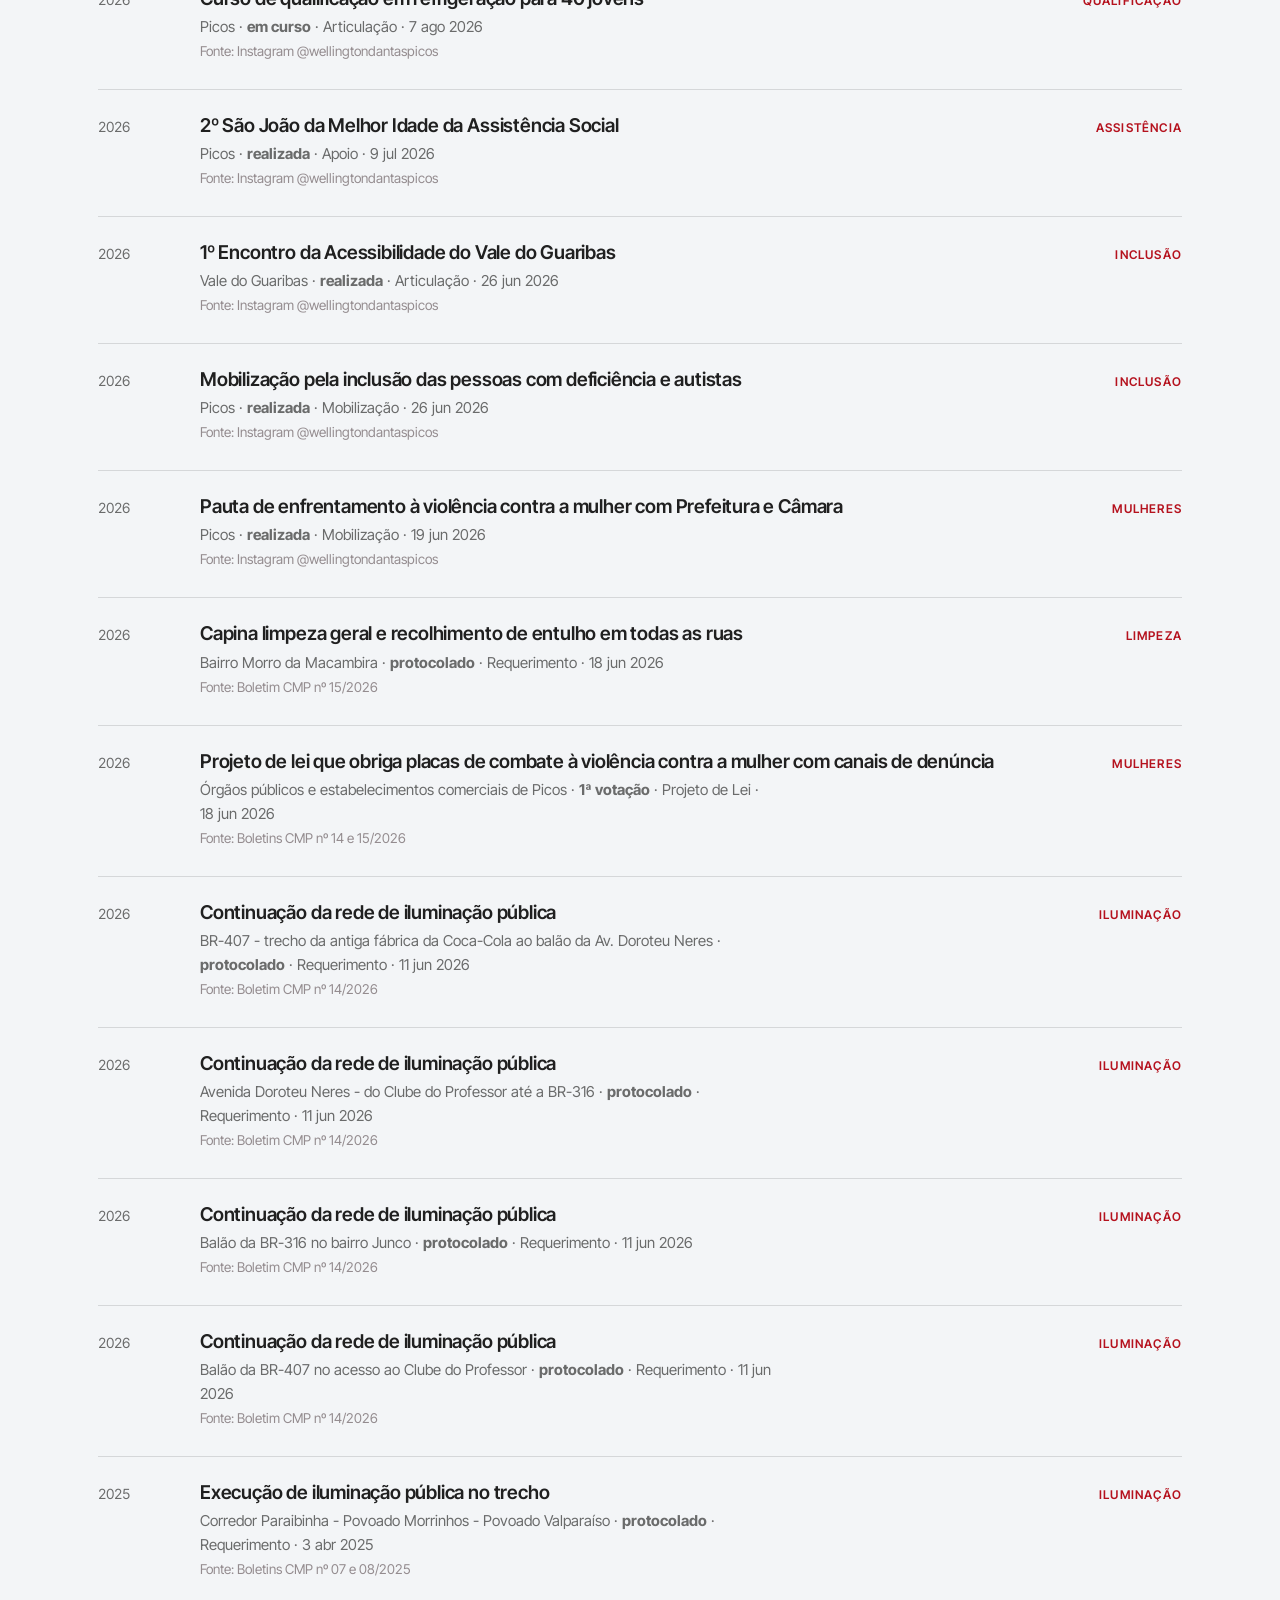
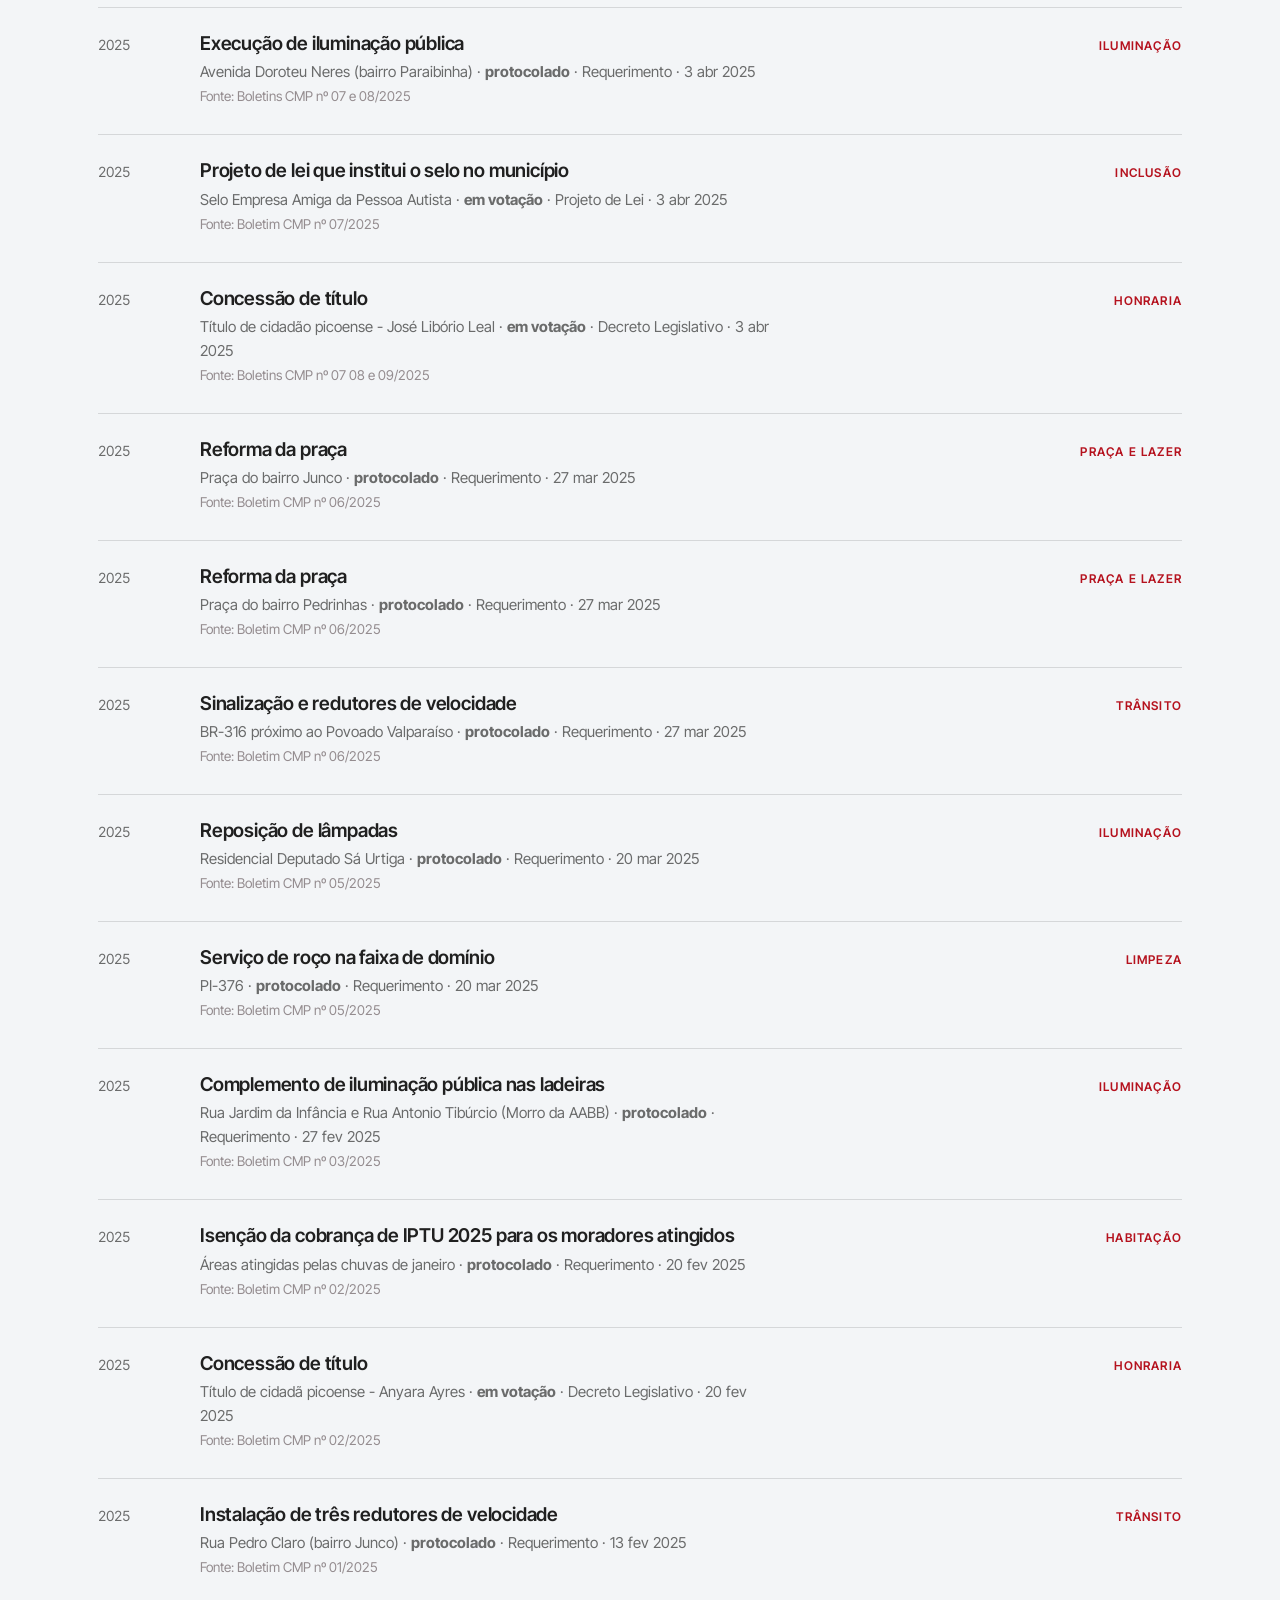
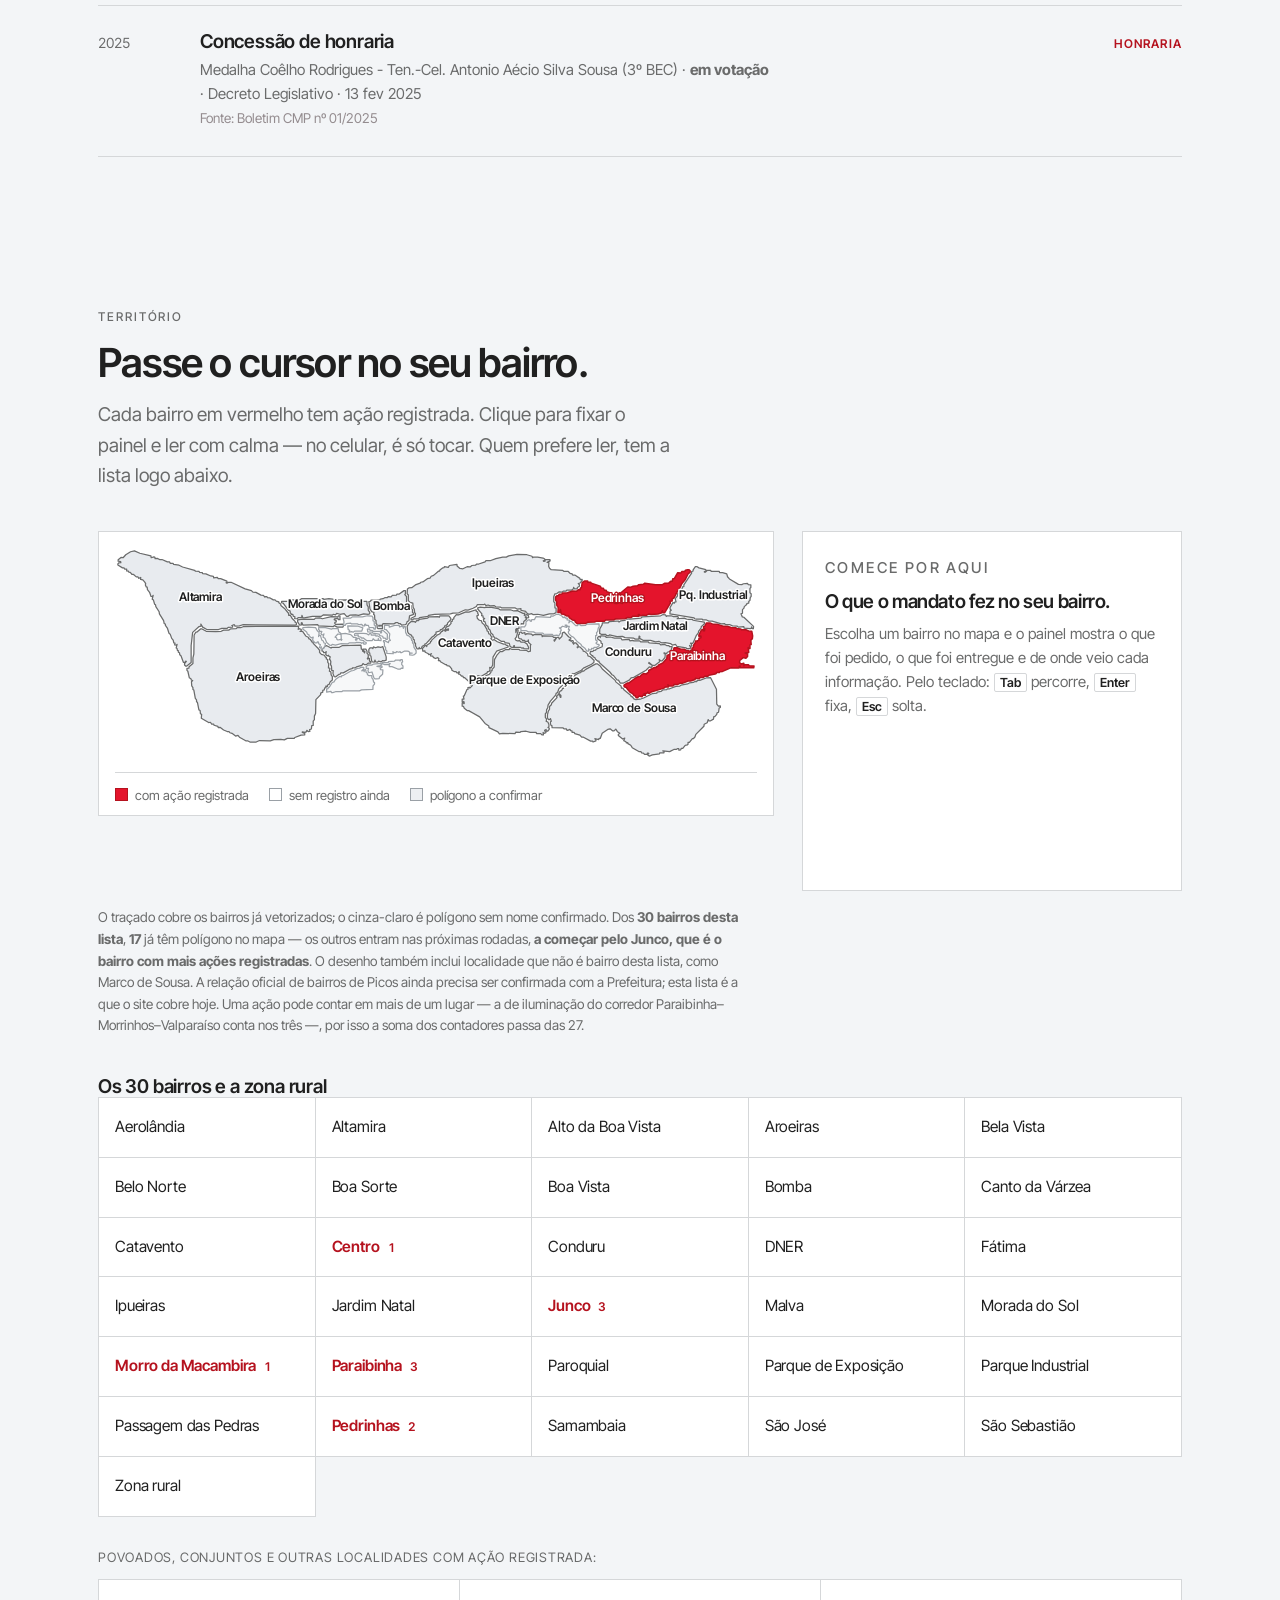
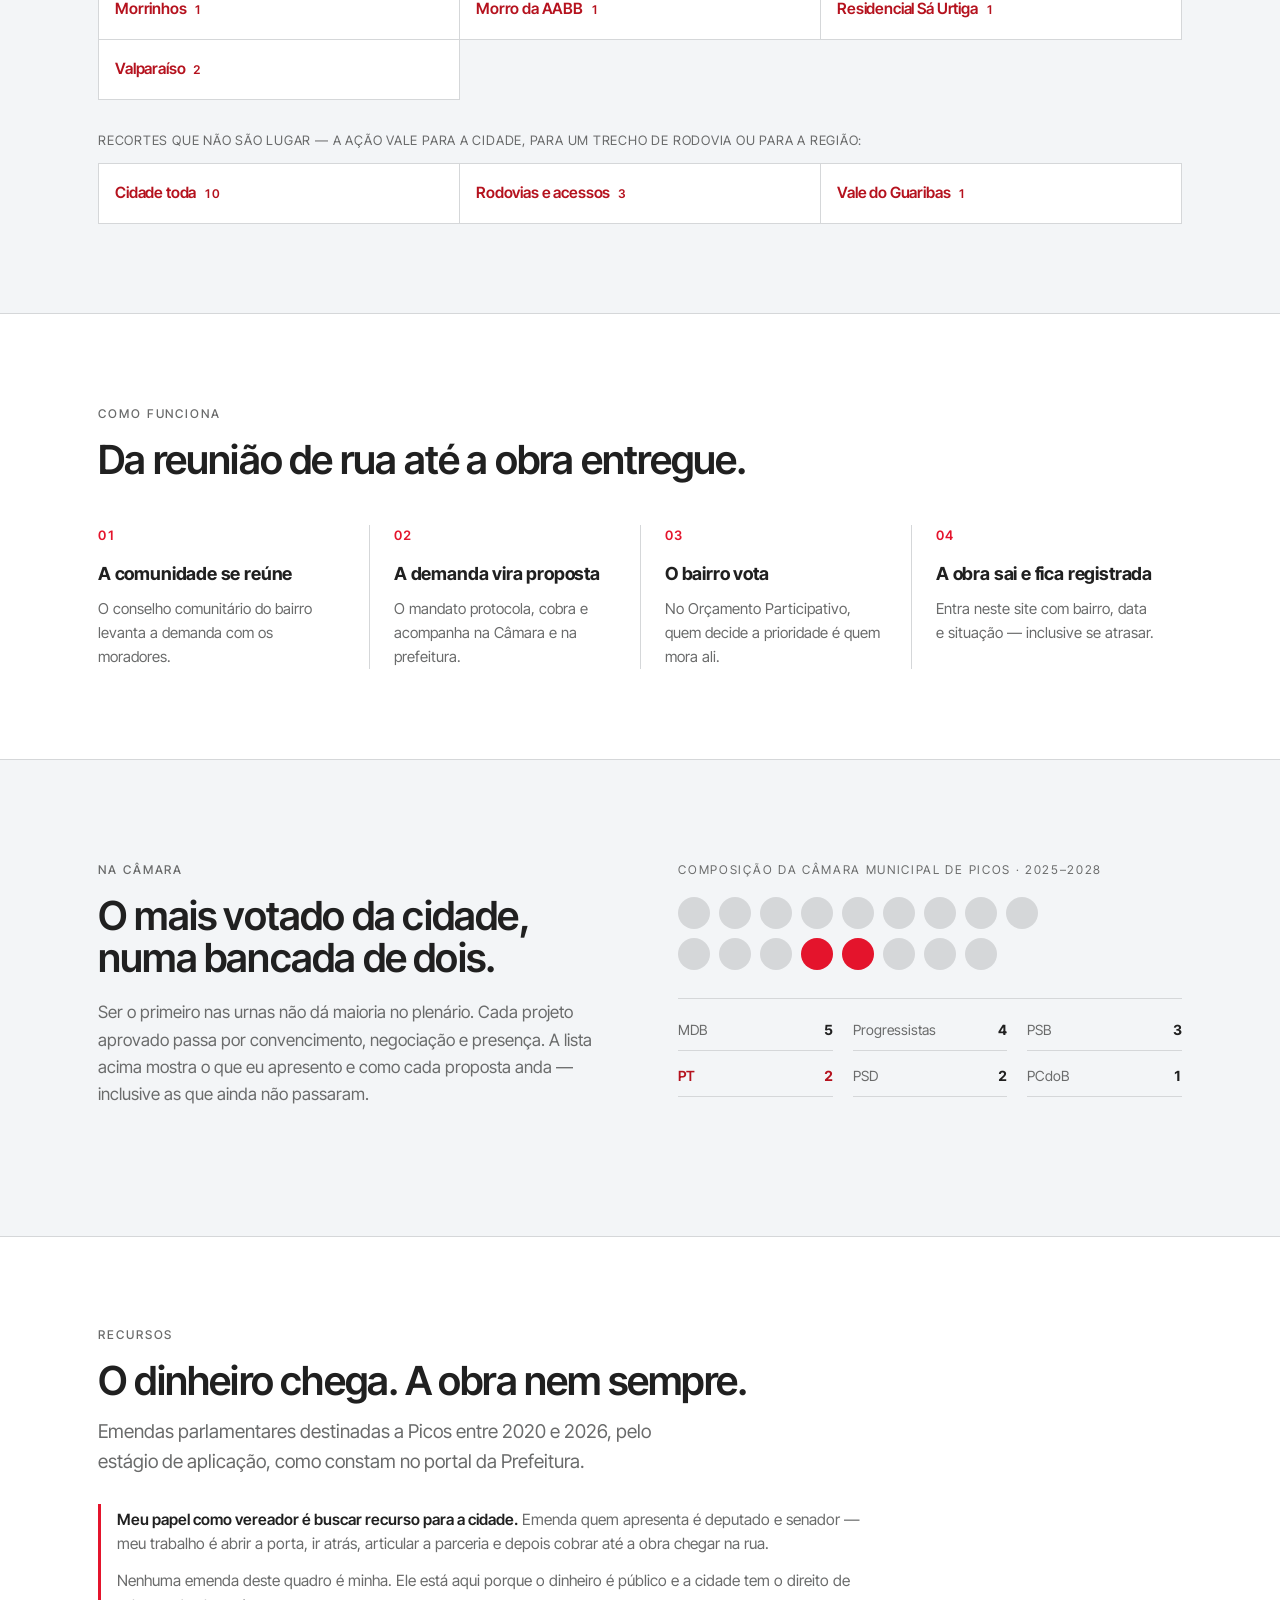
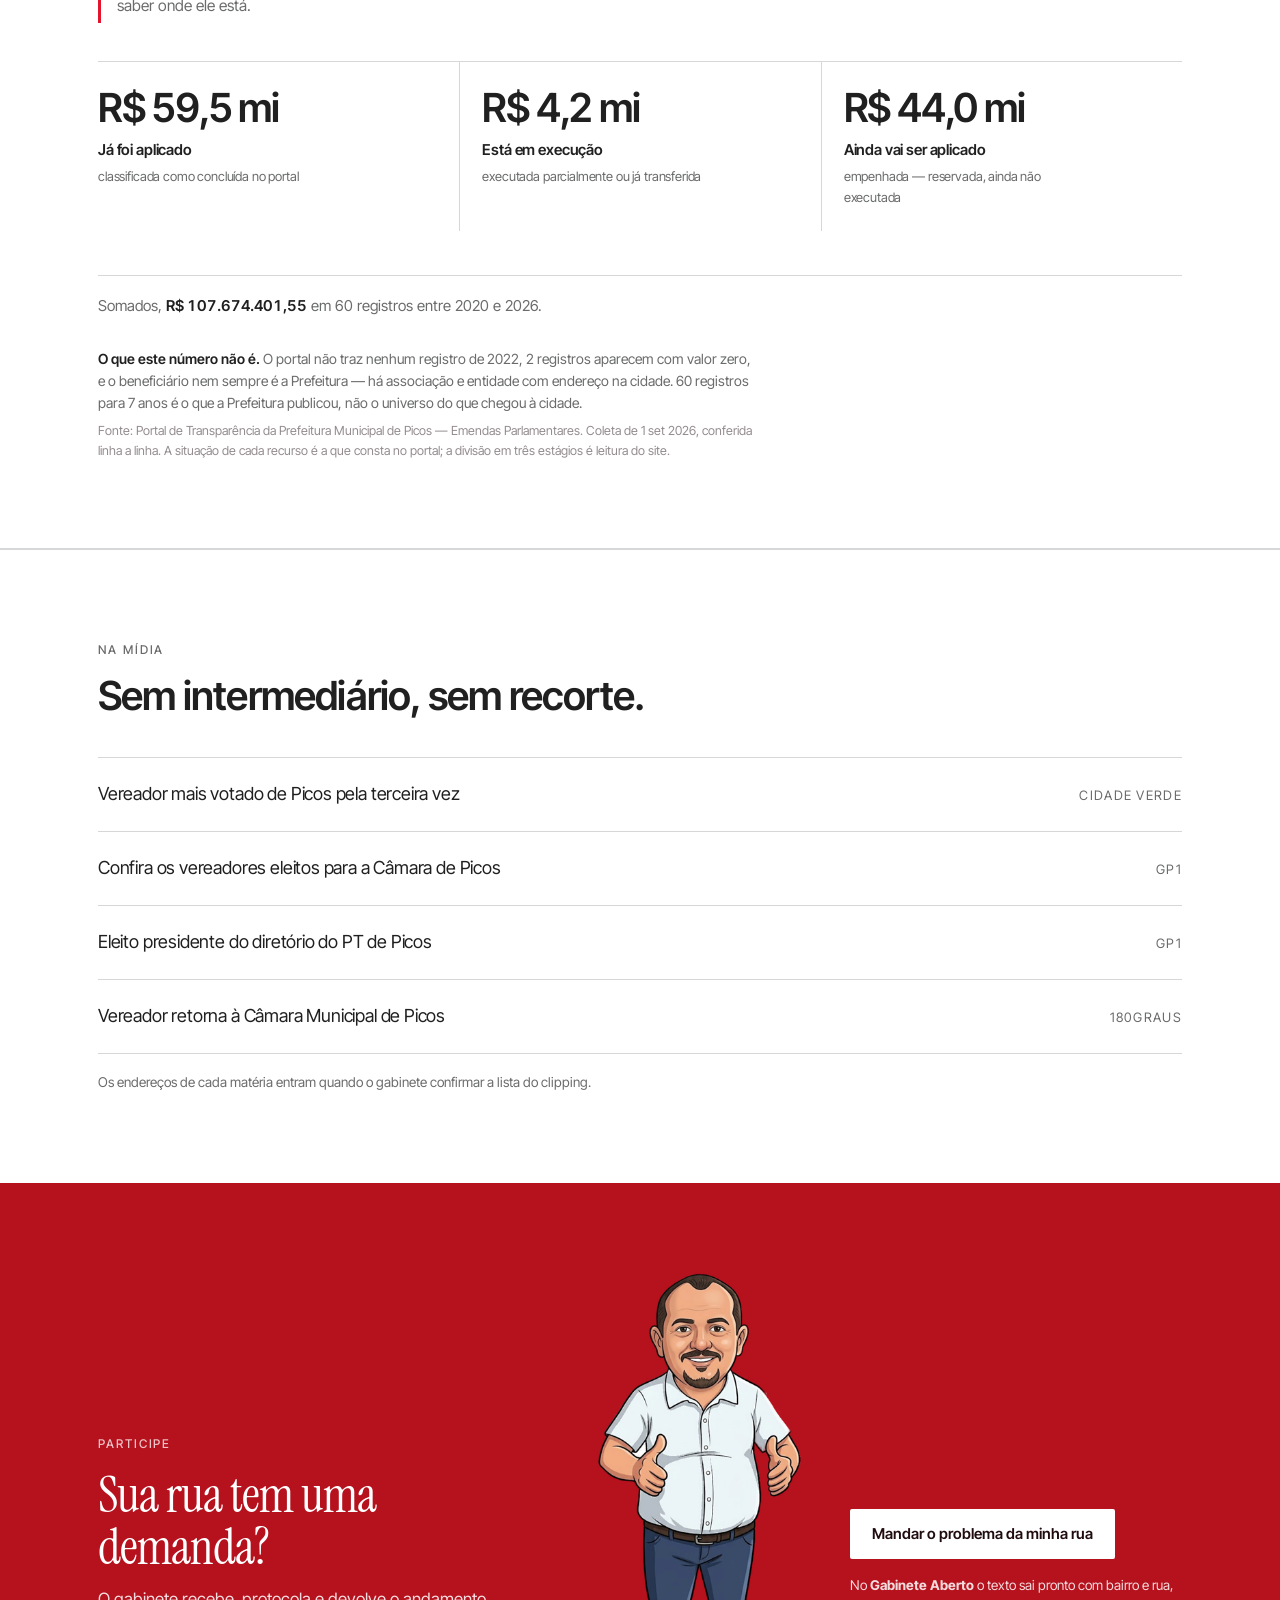
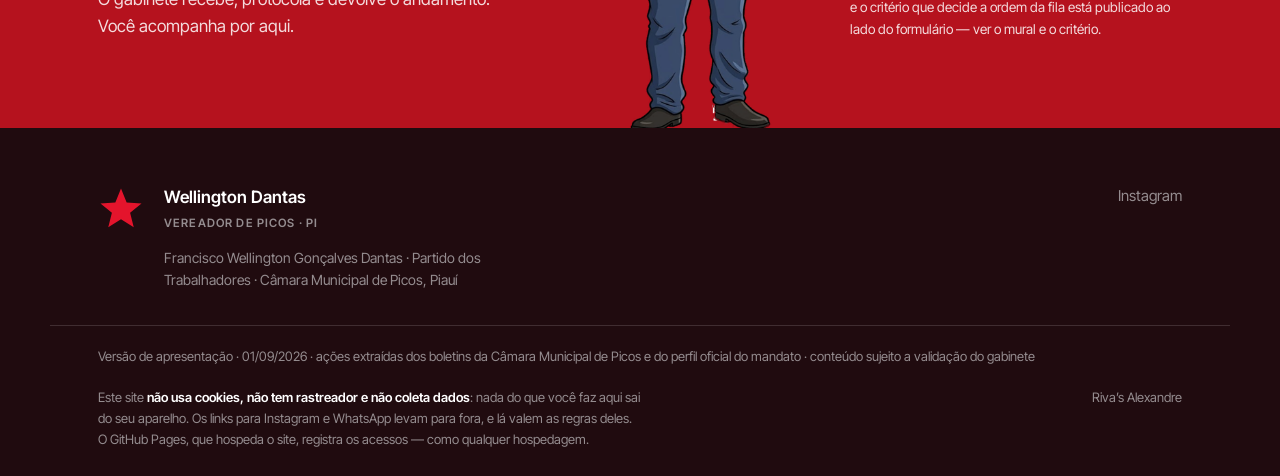
==== commit b35d9546: "A privacidade escrita, o código honesto e a barra que espremia entre 820 e 1024 Três coisas da audit" ====
--- a/index.html
+++ b/index.html
@@ -26,7 +26,7 @@
 <link rel="apple-touch-icon" sizes="180x180" href="img/selo-180.png">
 <link rel="stylesheet" href="css/fontes.css?v=0481c866">
 <link rel="stylesheet" href="css/base.css?v=7b356f69">
-<link rel="stylesheet" href="css/site.css?v=c64ce7e6">
+<link rel="stylesheet" href="css/site.css?v=5ea29cfc">
 </head>
 <body>
 <a class="pular" href="#conteudo">Pular para o conteúdo</a>
@@ -542,6 +542,7 @@
   </div>
   <div class="wrap rod__fim">
     <p>Versão de apresentação · 01/09/2026 · ações extraídas dos boletins da Câmara Municipal de Picos e do perfil oficial do mandato · conteúdo sujeito a validação do gabinete</p>
+    <p class="rod__pv">Este site <b>não usa cookies, não tem rastreador e não coleta dados</b>: nada do que você faz aqui sai do seu aparelho. Os links para Instagram e WhatsApp levam para fora, e lá valem as regras deles. O GitHub Pages, que hospeda o site, registra os acessos — como qualquer hospedagem.</p>
     <p>Riva&rsquo;s Alexandre</p>
   </div>
 </footer>
--- a/css/site.css
+++ b/css/site.css
@@ -635,3 +635,74 @@
  * filete, e o filete fecha o bloco inteiro em vez de separar o carimbo dele.
  * Tirar a linha do h1 para pôr um irmão no meio afastava o carimbo do tema, que
  * é justamente o que ele não pode fazer. */
+
+/* ---------------------------------------------------------------------------
+ * O menu no celular.
+ *
+ * `base.css:184` fazia `.nav{display:none}` abaixo de 820px e não punha nada no
+ * lugar — nem sanduíche, nem lista. No telefone o cabeçalho ficava com o nome e
+ * o botão "Fale comigo", e mais nada: a Trajetória e o Gabinete Aberto, que são
+ * PÁGINAS e não âncoras, ficavam inalcançáveis. Quem entrava pelo celular não
+ * tinha como saber que existiam. As âncoras ainda se alcançava rolando; as duas
+ * páginas, não.
+ *
+ * Sem sanduíche de propósito. Menu escondido atrás de um botão precisa de JS
+ * para abrir, e aqui a página tem que funcionar com o JS desligado — foi essa a
+ * decisão desde o começo. Uma linha de links que quebra em duas custa 44px de
+ * altura e mostra tudo. O que se ganha escondendo não paga o que se perde.
+ *
+ * As duas páginas vêm primeiro no celular (`order`), porque são as que somem
+ * quando não há menu. No desktop a ordem do mockup fica intacta.
+ * ------------------------------------------------------------------------- */
+/* 1024 e nao 820: entre 820 e 1024 a barra ainda cabia numa linha so no papel,
+ * mas espremida — "Gabinete Aberto" e "Na midia" quebravam em duas linhas cada
+ * uma dentro do proprio link, e o cabecalho ficava com cara de erro. A faixa do
+ * meio e a do notebook pequeno e a do tablet deitado; nao da para deixar so
+ * para o telefone. */
+@media (max-width: 1024px) {
+  .topo__in { flex-wrap: wrap; height: auto; gap: 12px 20px; padding-top: 12px; padding-bottom: 12px; }
+  .nav {
+    display: flex;
+    flex-wrap: wrap;
+    order: 3;
+    flex-basis: 100%;
+    margin-left: 0;
+    gap: 8px 18px;
+    font-size: 14px;
+  }
+  .nav a[href$="trajetoria.html"] { order: -2; }
+  .nav a[href$="gabinete-aberto.html"] { order: -1; }
+  /* As duas páginas ganham o filete vermelho: no meio de sete links iguais,
+   * "Gabinete Aberto" não se distinguia de uma âncora da mesma página. */
+  .nav a[href$=".html"] {
+    color: var(--tinta);
+    font-weight: 600;
+    border-bottom: 2px solid var(--pt-vermelho);
+    padding-bottom: 1px;
+  }
+  .marca { margin-right: auto; }
+}
+
+/* O olho do hero estourava a linha no telefone: "VEREADOR DE PICOS · TERCEIRO
+ * MANDATO · PARTIDO DOS TRABALHADORES" com `letter-spacing:.16em` não cabe em
+ * 358px e o navegador não quebra em "·". Quebra permitida e entrelinha própria. */
+@media (max-width: 560px) {
+  .hero .olho { line-height: 1.6; overflow-wrap: anywhere; }
+}
+
+/* A linha de privacidade do rodapé.
+ *
+ * A ausência de rastreador era invisível: quem visita não tem como saber que
+ * não há cookie, pixel nem Analytics — e o que não está escrito não conta a
+ * favor de ninguém. Escrito, vira afirmação. Discreta de propósito: é
+ * informação de rodapé, não faixa.
+ *
+ * A frase só pode existir enquanto for verdade. A régua confere: nenhum
+ * recurso de terceiro carregado, nenhuma API de armazenamento em uso. */
+.rod__pv { max-width: 68ch; color: var(--aco-claro); }
+/* O negrito tem que ser MAIS claro que o texto, nao menos. Escrevi
+ * `color:var(--aco)` por reflexo -- e o rodape e escuro: #6A6B6B sobre #200B0F
+ * ficava mais apagado que o #948C8F em volta, e a enfase virava o contrario
+ * dela. Cor de destaque se escolhe olhando o fundo em que ela cai. */
+.rod__pv b { color: var(--branco); font-weight: 600; }
+.rod-traj .rod__pv { max-width: 68ch; }
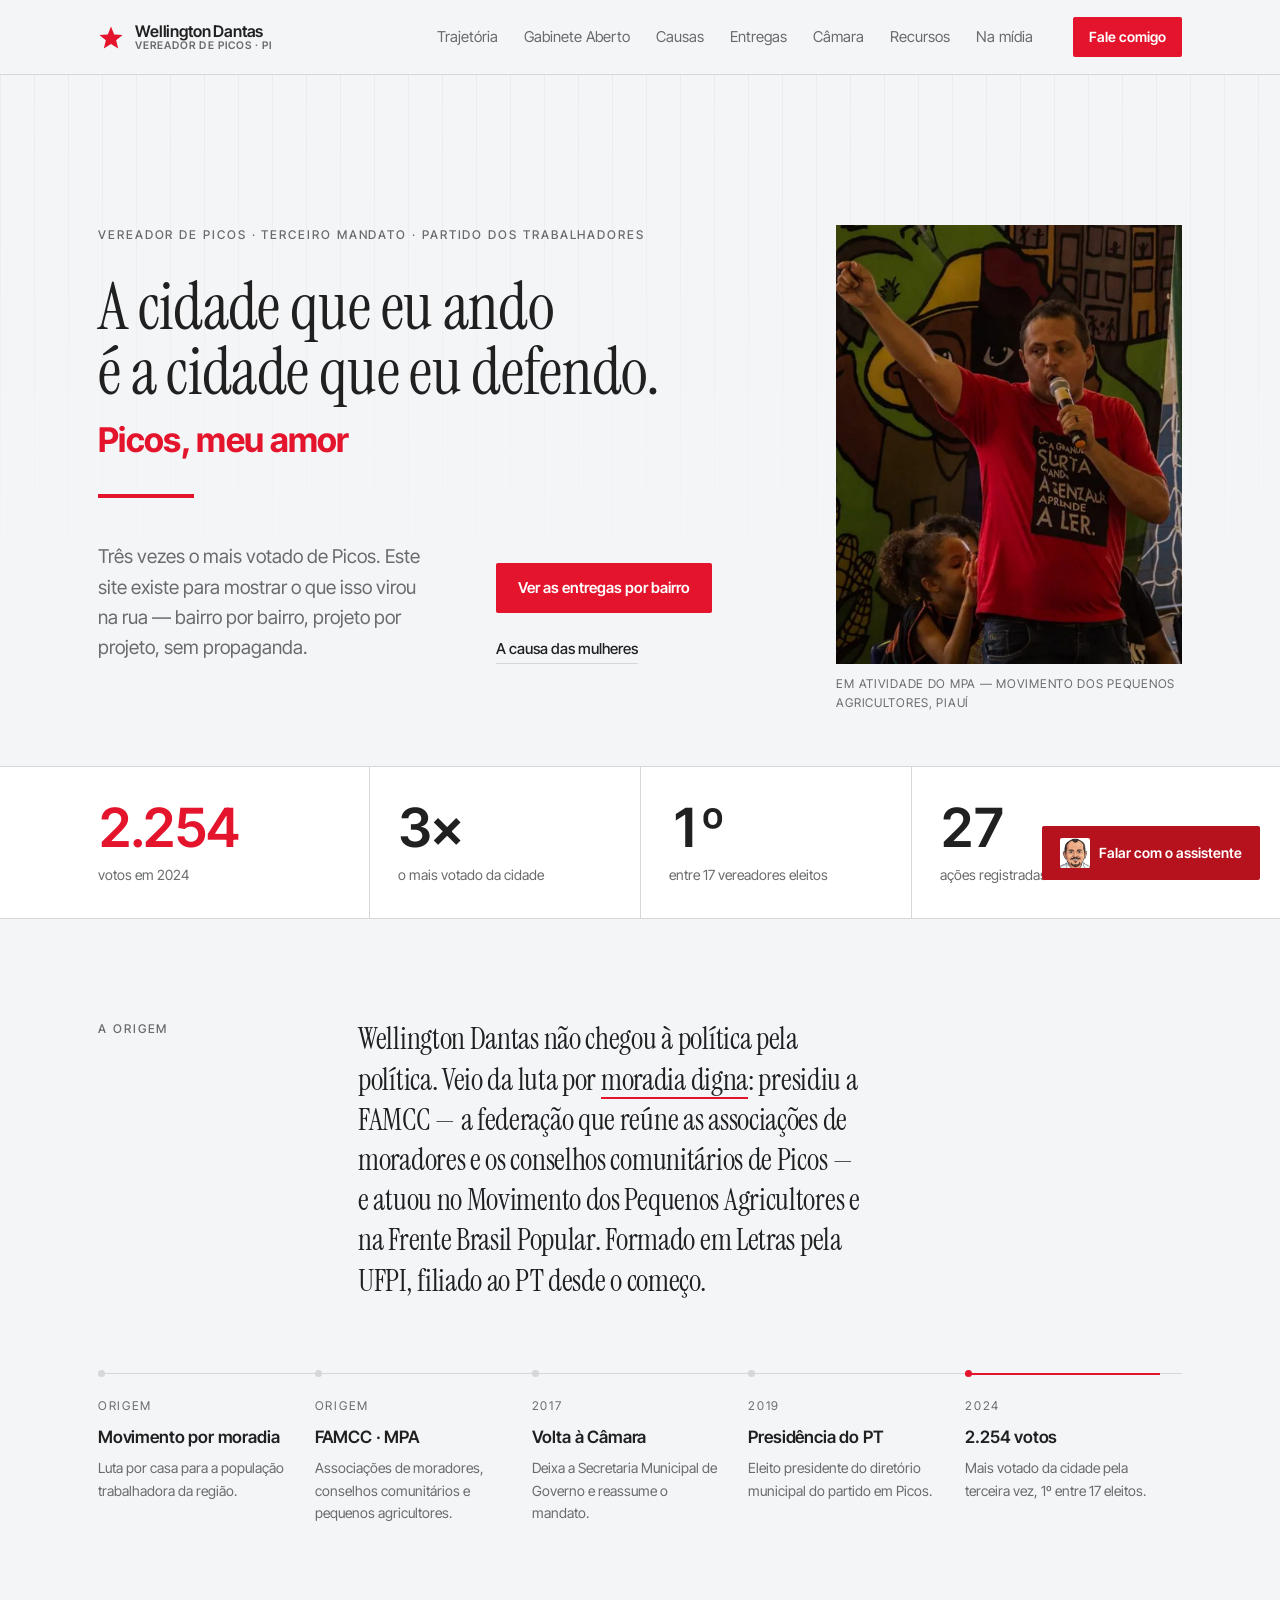
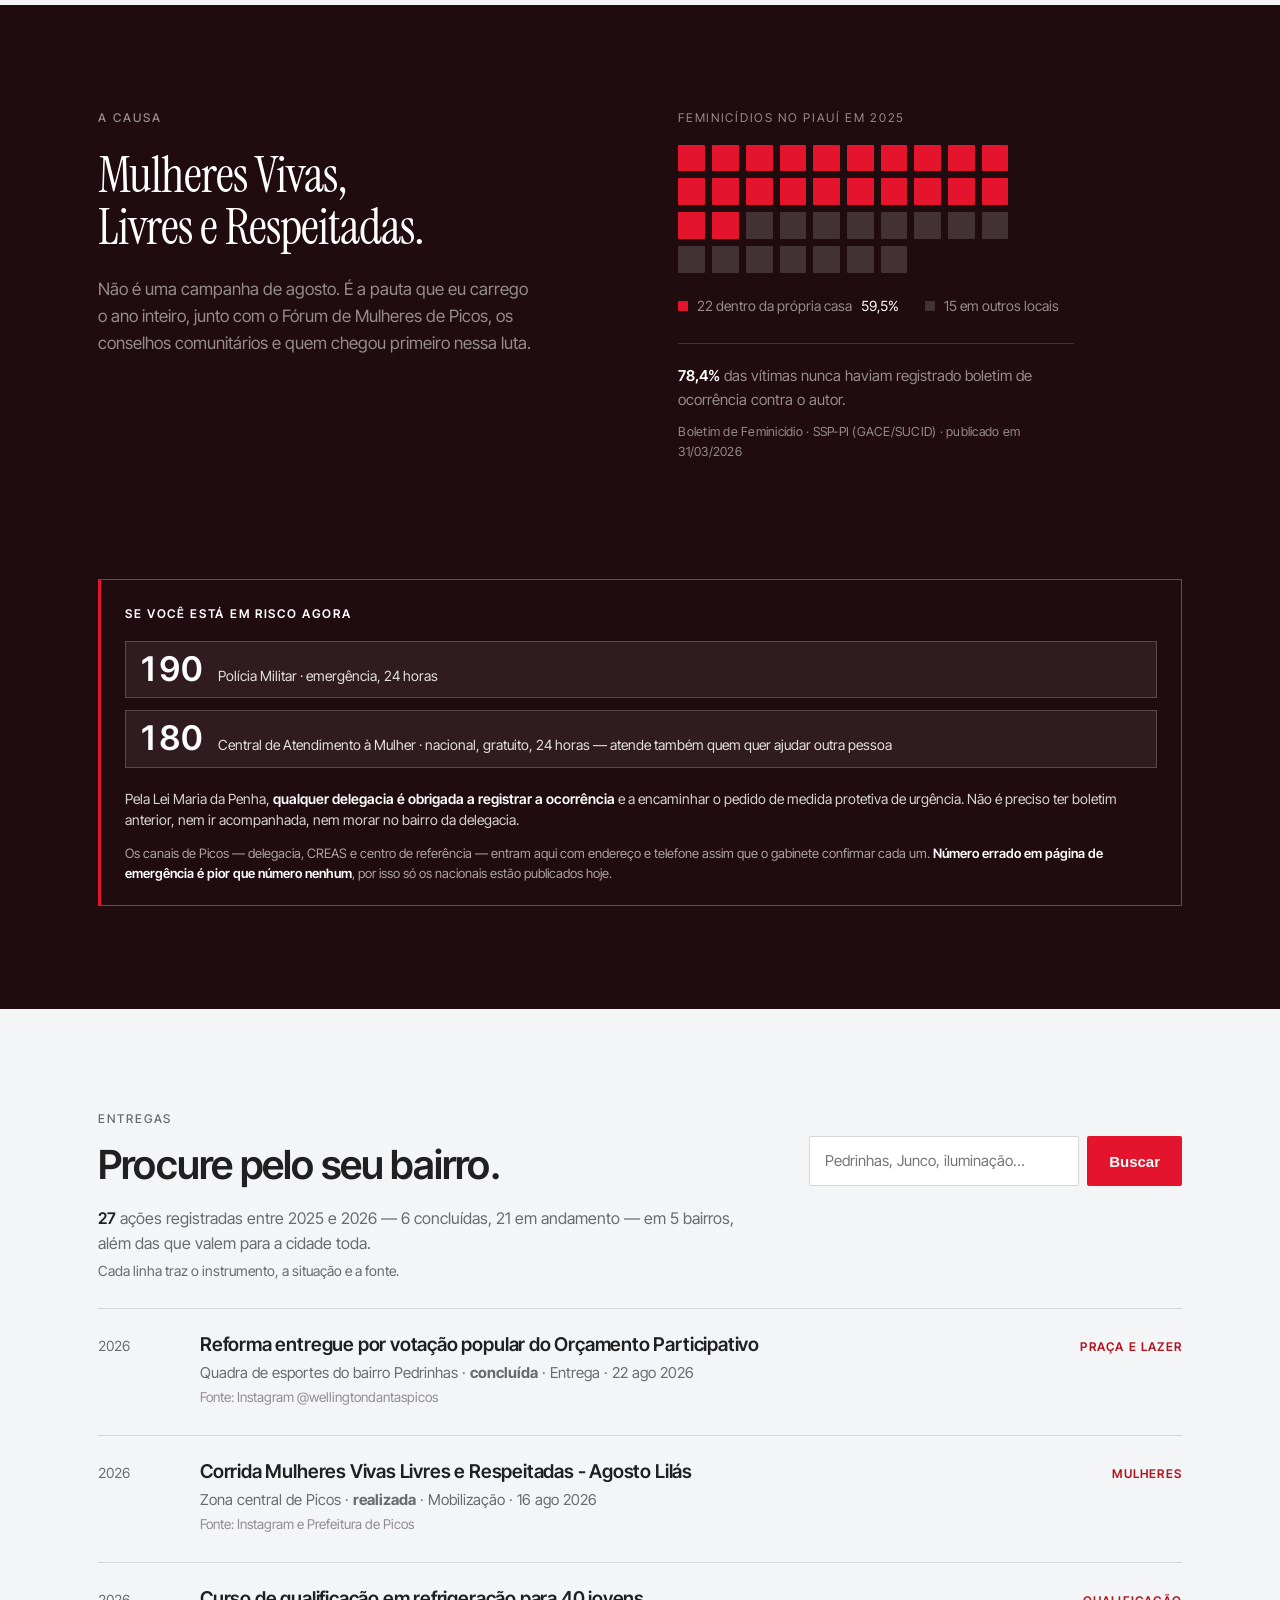
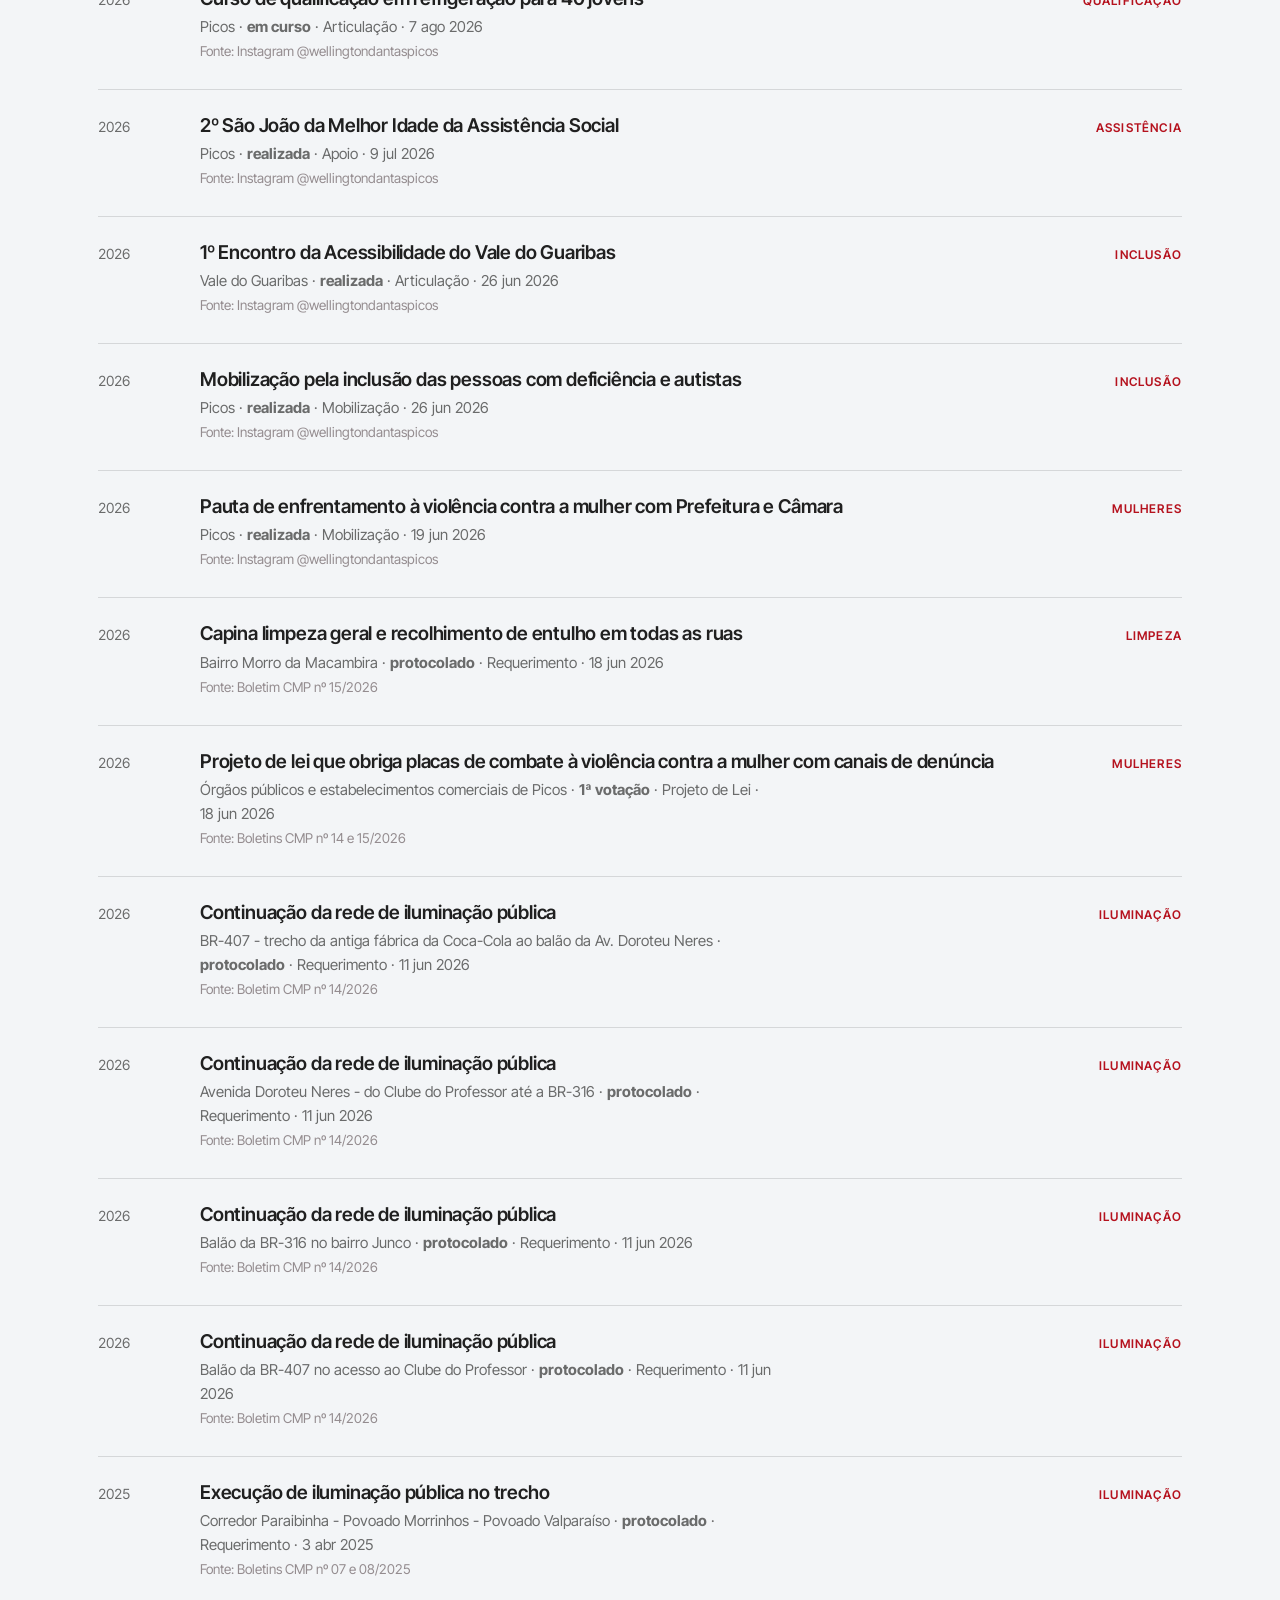
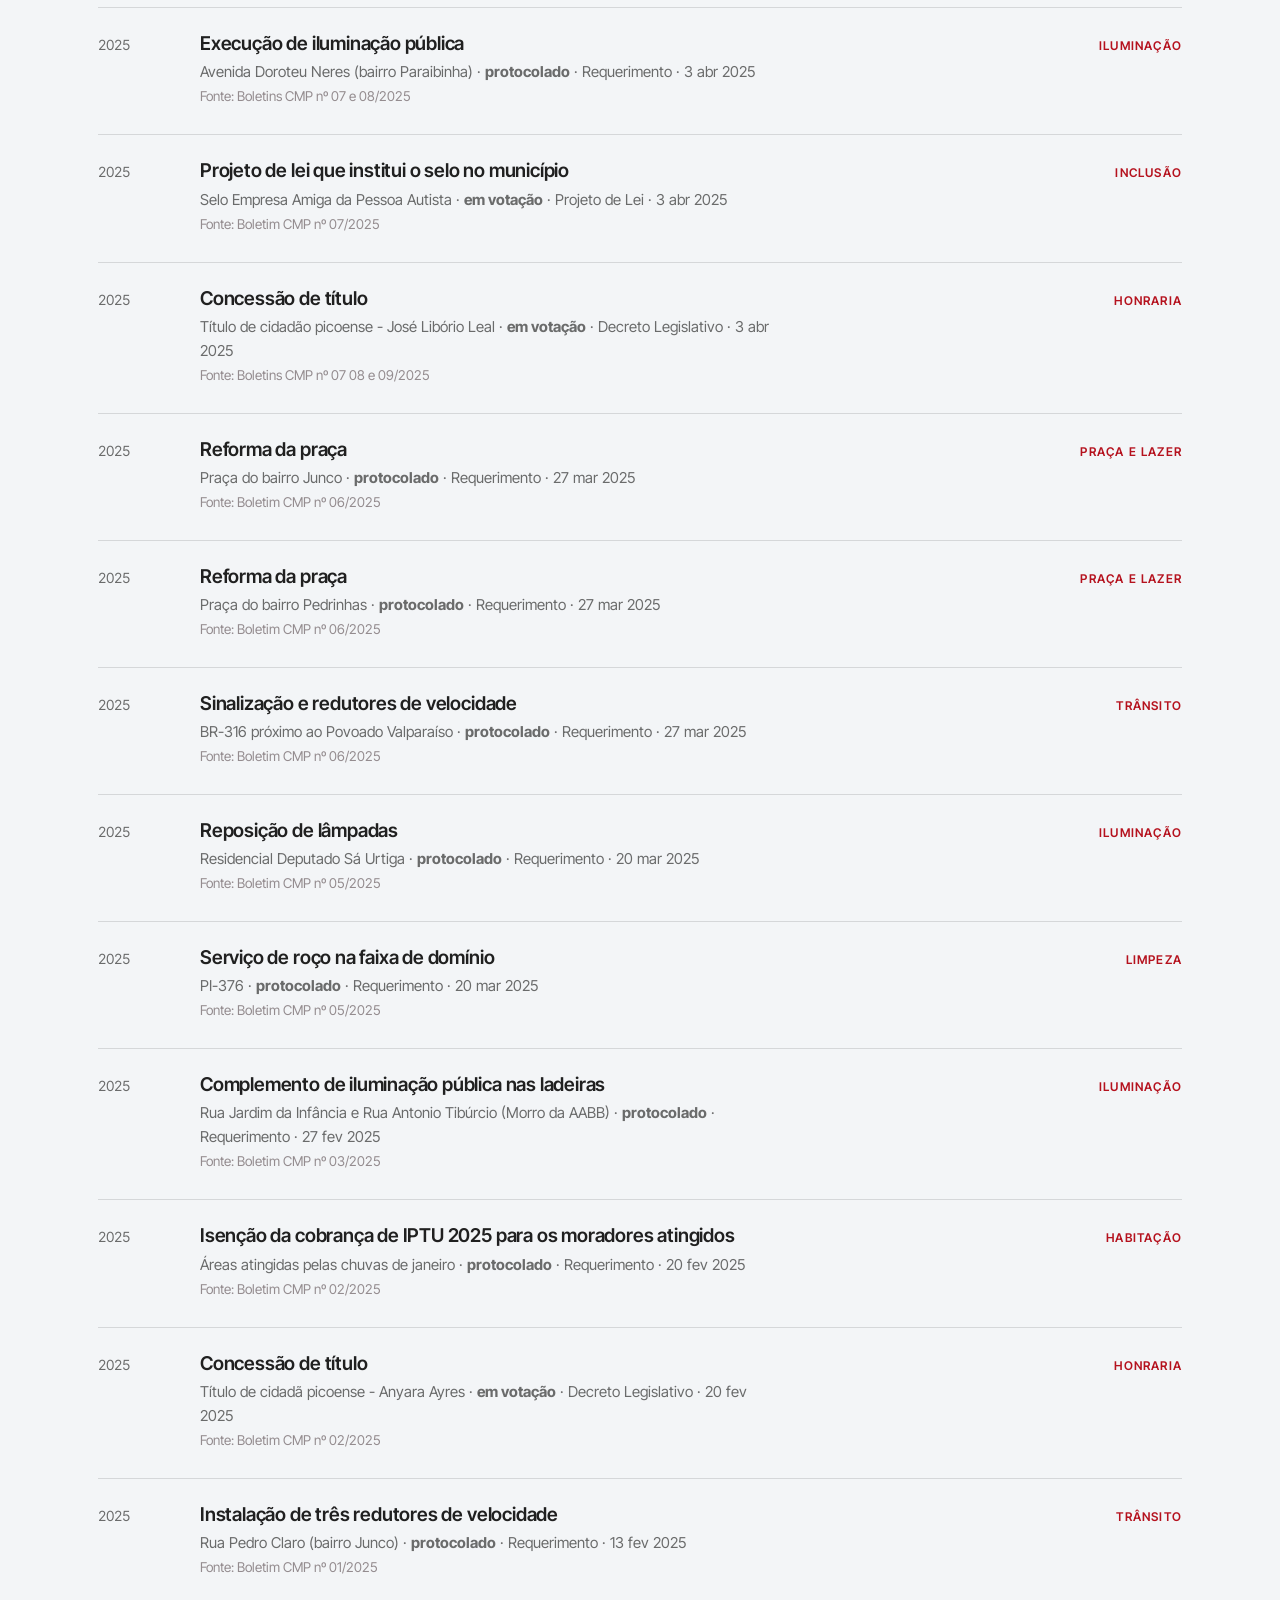
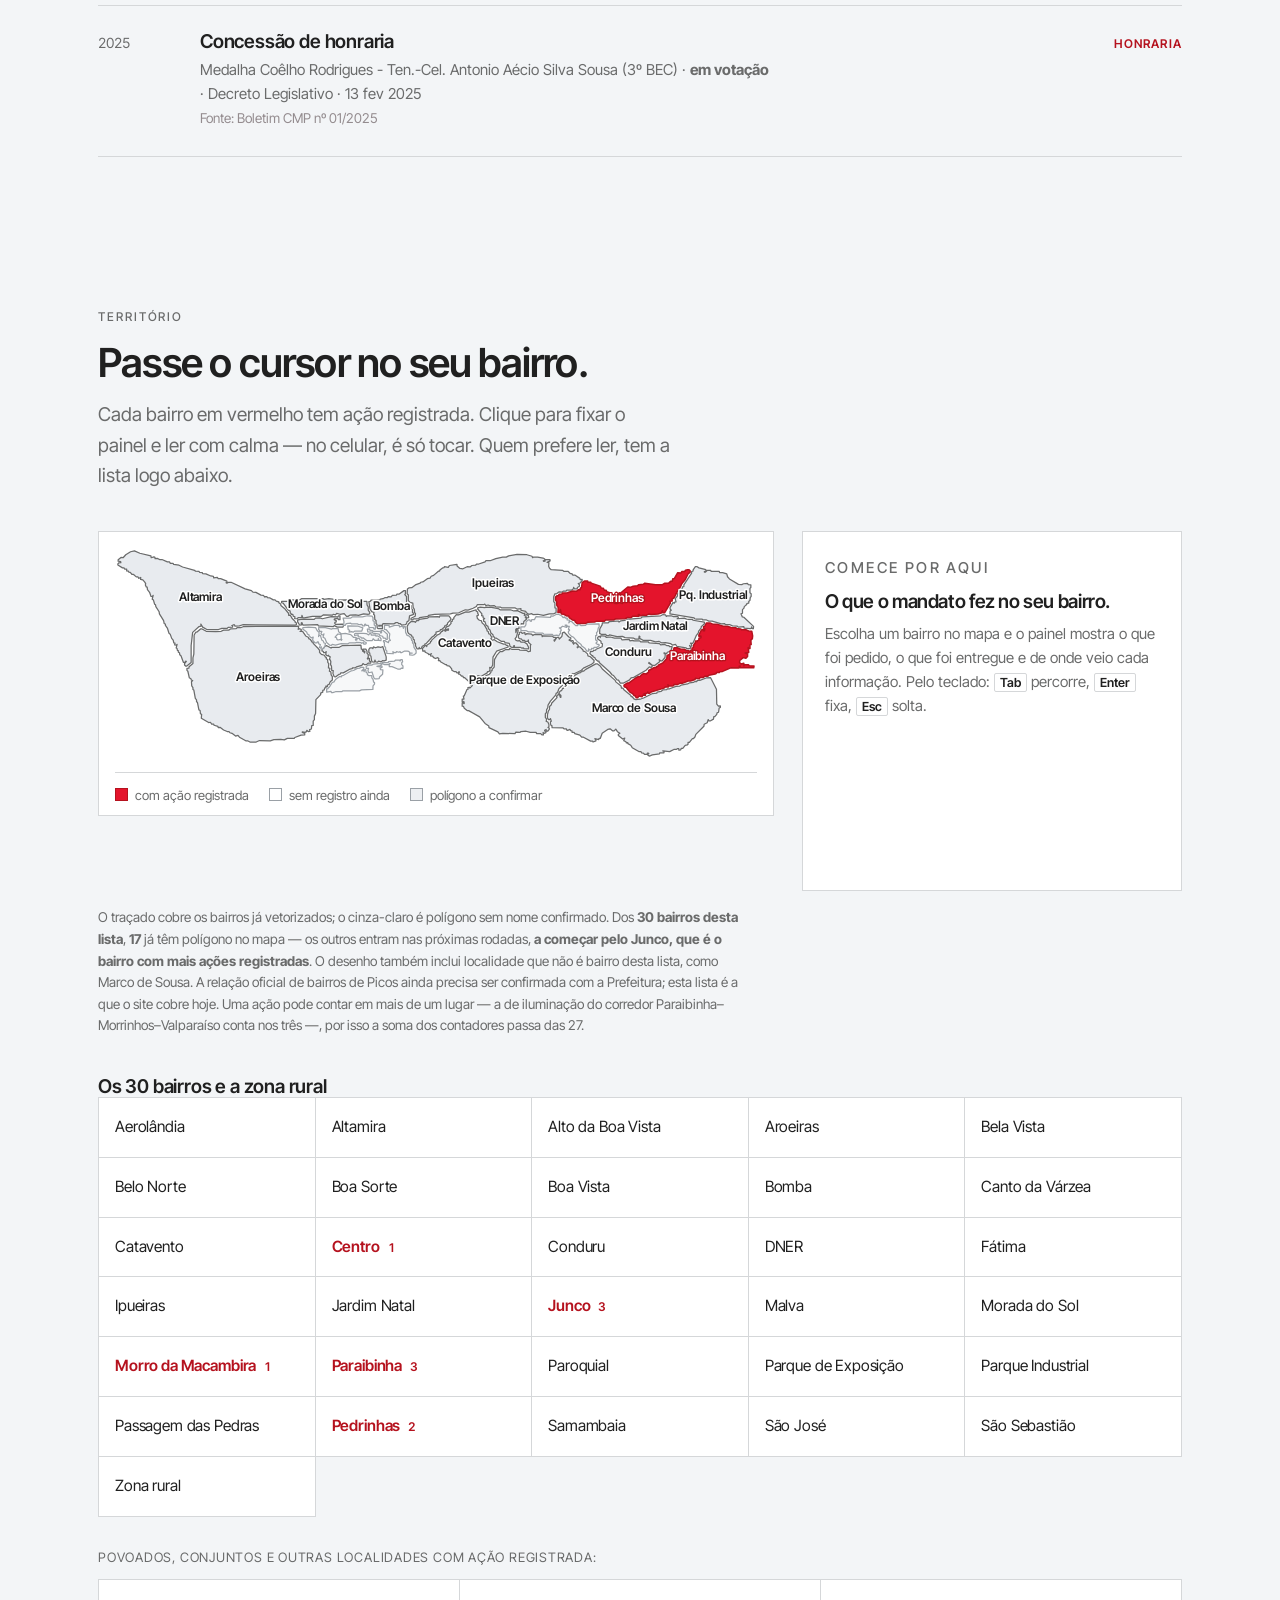
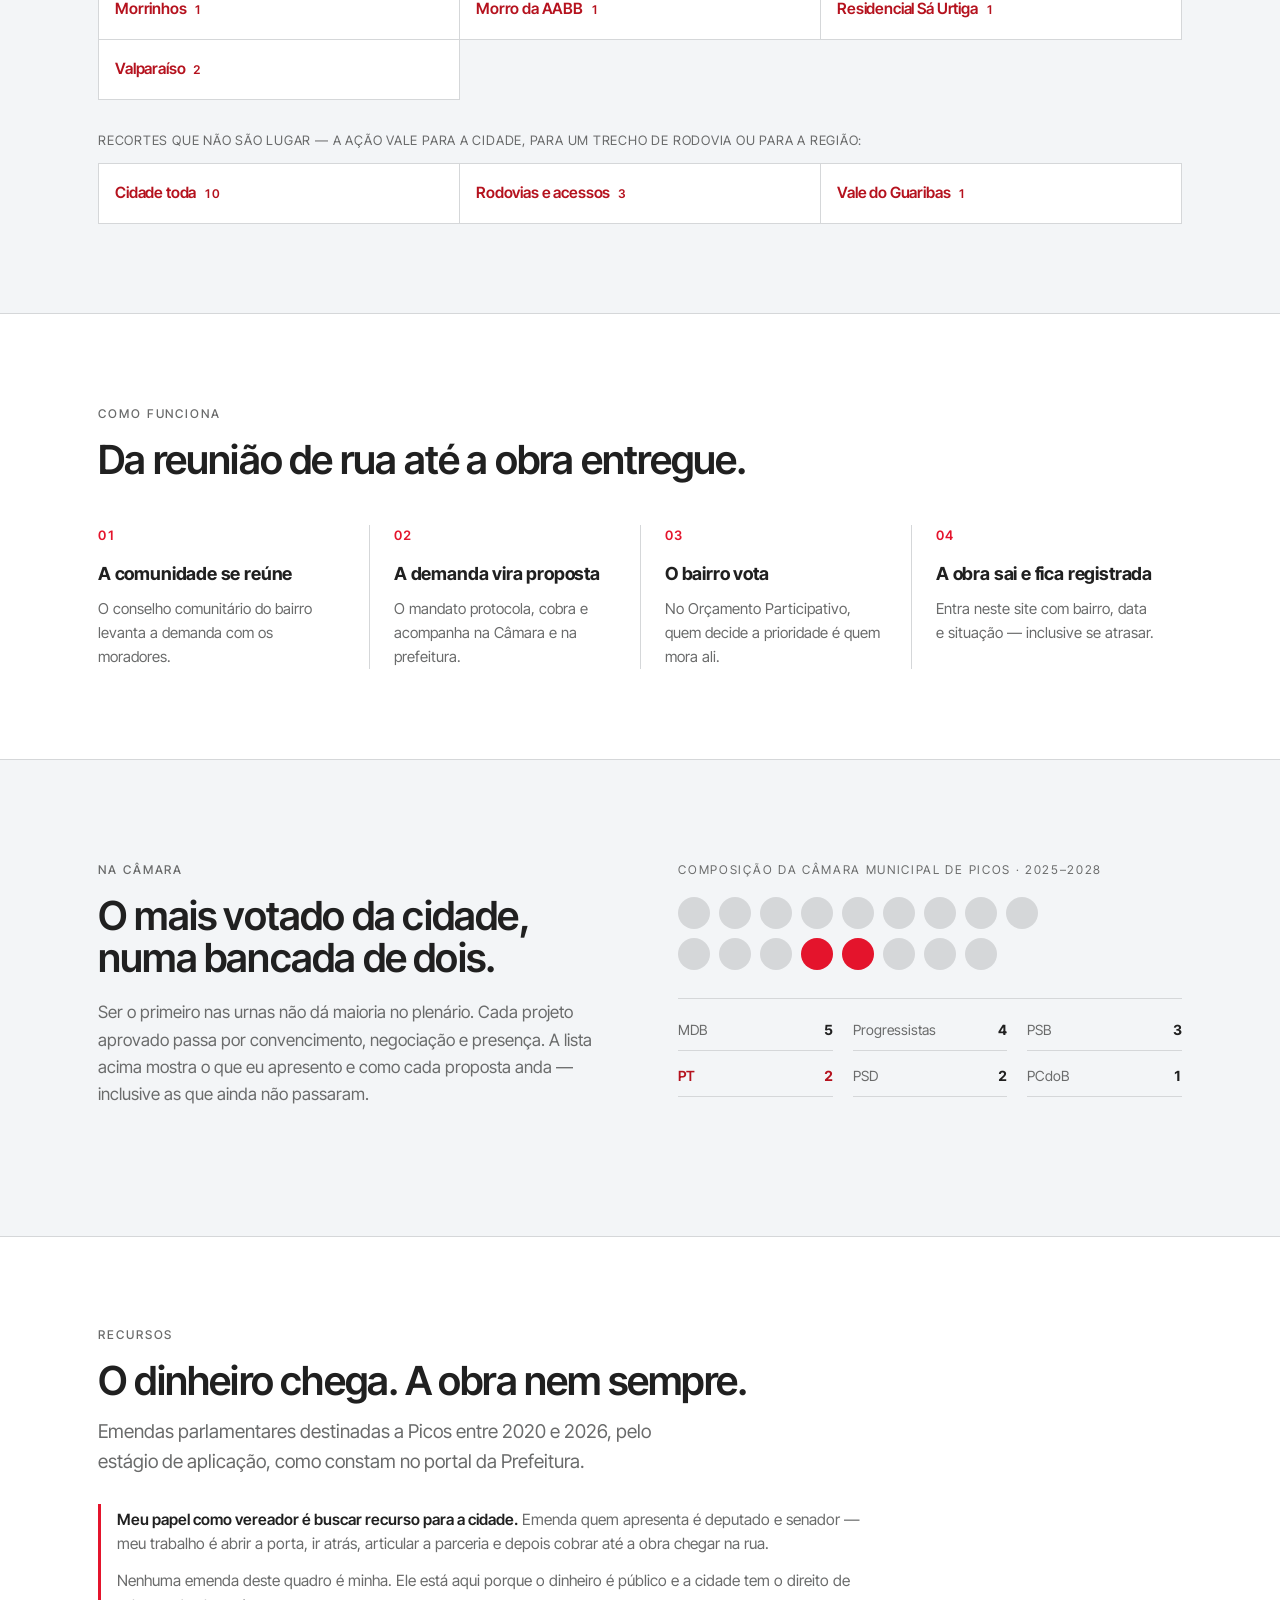
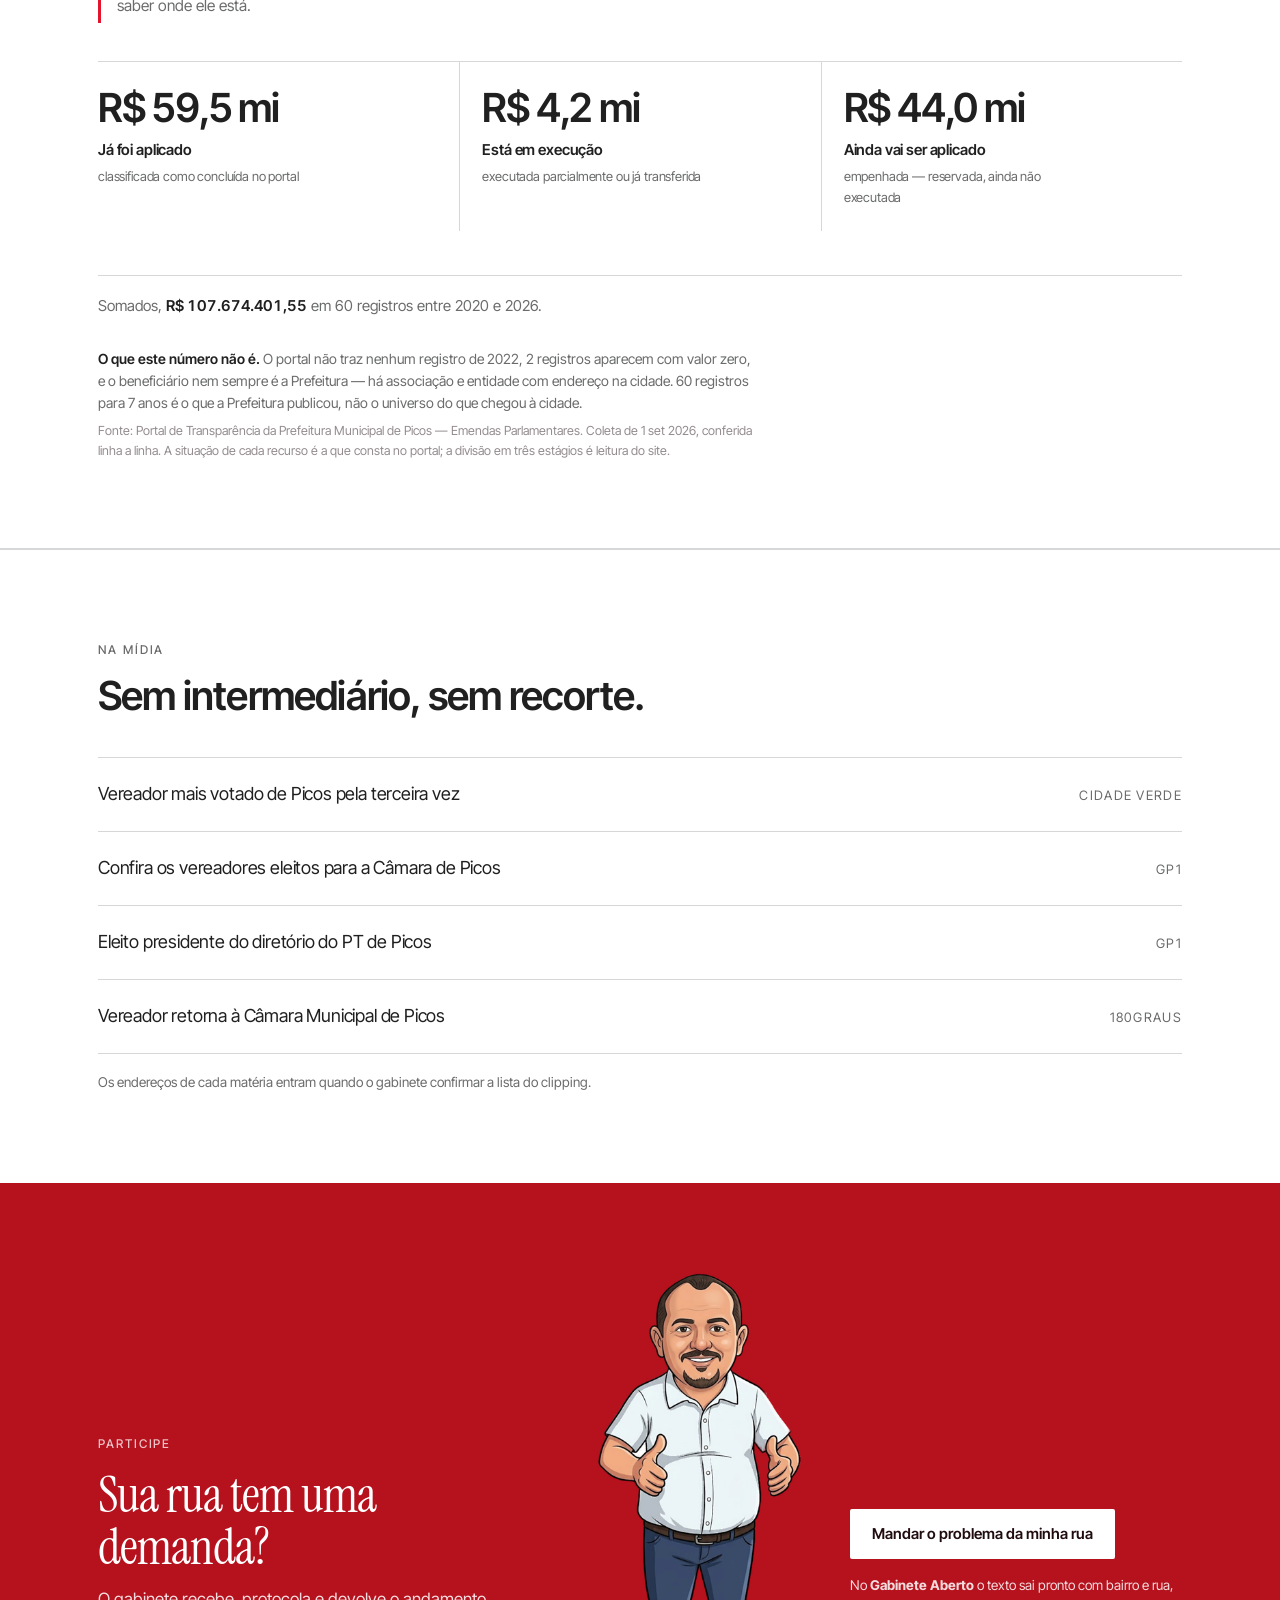
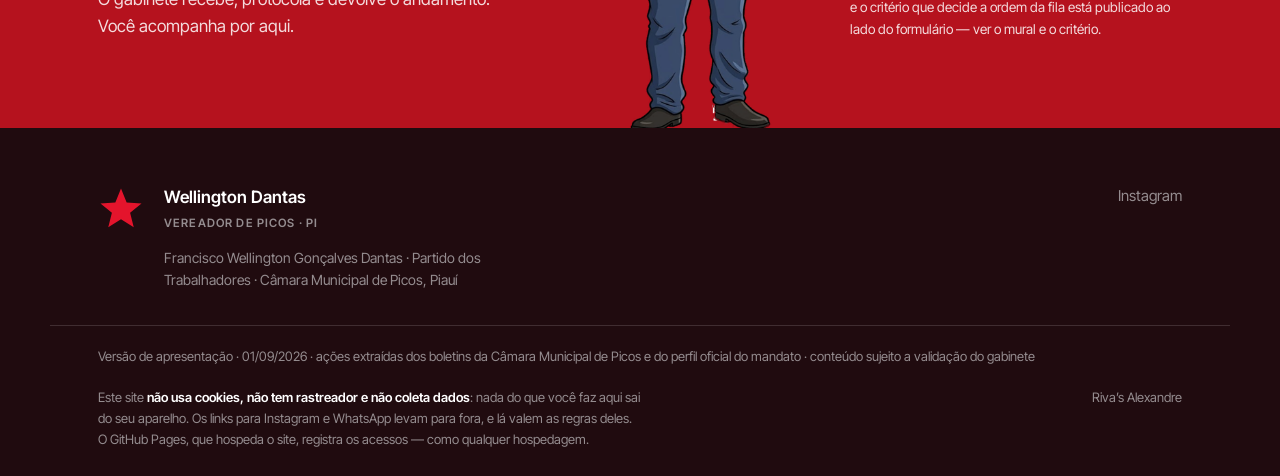
==== commit e72bb4c3: "E1 · Topo único: tokens.css e topo.css, e as três páginas carregando os mesmos A marca divergia porq" ====
--- a/index.html
+++ b/index.html
@@ -25,8 +25,10 @@
 <link rel="icon" type="image/png" sizes="32x32" href="img/selo-32.png">
 <link rel="apple-touch-icon" sizes="180x180" href="img/selo-180.png">
 <link rel="stylesheet" href="css/fontes.css?v=0481c866">
-<link rel="stylesheet" href="css/base.css?v=7b356f69">
-<link rel="stylesheet" href="css/site.css?v=5ea29cfc">
+<link rel="stylesheet" href="css/tokens.css?v=684491bd">
+<link rel="stylesheet" href="css/topo.css?v=3e17c034">
+<link rel="stylesheet" href="css/base.css?v=1a859fbc">
+<link rel="stylesheet" href="css/site.css?v=55166eb2">
 </head>
 <body>
 <a class="pular" href="#conteudo">Pular para o conteúdo</a>
@@ -34,13 +36,13 @@
 <header class="topo">
   <div class="wrap topo__in">
     <a class="marca" href="#"><svg class="estrela" viewBox="0 0 24 24" aria-hidden="true"><path d="M12 2.4 14.95 9.6 22.7 10.15 16.75 15.05 18.65 22.6 12 18.4 5.35 22.6 7.25 15.05 1.3 10.15 9.05 9.6Z"/></svg><span class="marca__tx"><span class="marca__n">Wellington Dantas</span><span class="marca__t">Vereador de Picos · PI</span></span></a>
-    <nav class="nav">
+    <nav class="nav" aria-label="Seções do site">
       <a href="trajetoria.html">Trajetória</a>
+      <a href="gabinete-aberto.html">Gabinete Aberto</a>
       <a href="#bandeira">Causas</a>
       <a href="#entregas">Entregas</a>
       <a href="#camara">Câmara</a>
       <a href="#recursos">Recursos</a>
-      <a href="gabinete-aberto.html">Gabinete Aberto</a>
       <a href="#midia">Na mídia</a>
     </nav>
     <a class="btn btn--pq" href="gabinete-aberto.html#minha-rua">Fale comigo</a>
--- a/css/tokens.css
+++ b/css/tokens.css
@@ -0,0 +1,60 @@
+/* tokens.css — a paleta, a tipografia e a medida. Uma vez só.
+ *
+ * Antes disto, o mesmo vermelho estava escrito em quatro arquivos com três
+ * nomes diferentes: `--pt-vermelho` na home, `--vm` no gabinete e na
+ * trajetória, `--vermelho` no assistente. Ninguém errou nada — mas nada
+ * garantia que continuassem iguais, e o dia em que um deles mudasse o site
+ * teria duas marcas sem que nenhuma régua reclamasse.
+ *
+ * Os nomes curtos ficam como APELIDOS do nome canônico, não como cópias do
+ * valor. É o que permite trocar a folha embaixo de `gabinete.css` e
+ * `trajetoria.css` sem reescrever cada regra que já usa `var(--vm)` — e é o
+ * que faz uma mudança de cor valer nas três páginas de uma vez.
+ *
+ * Ordem de carregamento nas três páginas, sem exceção:
+ *   fontes.css → tokens.css → topo.css → [site|gabinete|trajetoria].css
+ *
+ * Riva's Alexandre · 01/09/2026
+ */
+
+:root {
+  /* marca */
+  --pt-vermelho: #E4142C;
+  --pt-vermelho-fundo: #B5121E;
+  --brasa: #A40E20;
+
+  /* tinta e papel */
+  --tinta: #202020;
+  --noite: #200B0F;
+  --aco: #6A6B6B;
+  --aco-claro: #948C8F;
+  --linha: #D5D7D9;
+  --papel: #F3F5F7;
+  --branco: #FFFFFF;
+
+  /* situação — verde e âmbar do mural */
+  --verde: #1B6B36;
+  --ambar: #8A5A00;
+
+  /* tipografia */
+  --sans: "Inter Tight", system-ui, sans-serif;
+  --serif: "Instrument Serif", Georgia, serif;
+
+  /* medida */
+  --wrap: 1180px;
+  --gut: clamp(20px, 5vw, 48px);
+
+  /* escala de espaço — nasceu no gabinete e serve a qualquer página */
+  --s1: 8px;
+  --s2: 16px;
+  --s3: 24px;
+  --s4: 40px;
+  --s5: 64px;
+  --s6: 96px;
+
+  /* apelidos: mesma cor, nome curto. Não são valores novos. */
+  --vm: var(--pt-vermelho);
+  --vf: var(--pt-vermelho-fundo);
+  --vermelho: var(--pt-vermelho);
+  --vermelho-fundo: var(--pt-vermelho-fundo);
+}
--- a/css/topo.css
+++ b/css/topo.css
@@ -0,0 +1,140 @@
+/* topo.css — a assinatura e a barra. O mesmo componente nas três páginas.
+ *
+ * O defeito que originou este arquivo: a home dizia `<b>Wellington Dantas</b>`
+ * e o Gabinete Aberto dizia `<b>Gabinete Aberto</b>`, com o nome do vereador
+ * rebaixado à segunda linha. A trajetória não tinha cabeçalho nenhum. Três
+ * páginas do mesmo mandato, três assinaturas — e a causa não era descuido de
+ * quem escreveu o HTML: era não existir componente. Cada página carregava o
+ * seu próprio CSS e desenhava o topo de novo.
+ *
+ * Regra que este arquivo impõe: **a linha forte é sempre "Wellington Dantas"**.
+ * O nome da página vira rótulo acima do `<h1>`, na classe `.olho`, que é o
+ * padrão que o site já usa em ENTREGAS, A CAUSA e RECURSOS.
+ *
+ * As regras vieram de `base.css` sem alteração de valor — o desenho aprovado
+ * não muda, só passa a morar num lugar só. `base.css` perdeu o bloco do topo,
+ * e é a primeira vez que ele é tocado desde o mockup: a alternativa era manter
+ * duas definições disputando a cascata, que é o defeito de novo com outra cara.
+ *
+ * Riva's Alexandre · 01/09/2026
+ */
+
+.topo {
+  border-bottom: 1px solid var(--linha);
+  background: rgba(243, 245, 247, .92);
+  backdrop-filter: blur(6px);
+  position: sticky;
+  top: 0;
+  z-index: 9;
+}
+.topo__in { display: flex; align-items: center; gap: 40px; height: 74px; }
+
+.marca {
+  display: flex;
+  flex-direction: row;
+  align-items: center;
+  gap: 11px;
+  line-height: 1.15;
+}
+.marca__tx { display: flex; flex-direction: column; line-height: 1.15; }
+.marca__n { font-weight: 600; font-size: 16px; letter-spacing: -.01em; }
+.marca__t {
+  font-size: 10.5px;
+  letter-spacing: .1em;
+  text-transform: uppercase;
+  font-weight: 600;
+  color: var(--aco);
+}
+
+/* A estrela entra no lugar do monograma "WD": monograma de iniciais não diz
+ * nada e some em tamanho pequeno; a estrela de cinco pontas é reconhecida
+ * antes de qualquer palavra ser lida. O alinhamento é óptico — ela acompanha a
+ * altura das duas linhas de texto, não a caixa do desenho. */
+.estrela { width: 26px; height: 26px; flex: 0 0 auto; fill: var(--pt-vermelho); display: block; }
+
+.nav { display: flex; gap: 26px; margin-left: auto; font-size: 15px; color: var(--aco); }
+.nav a { color: inherit; text-decoration: none; }
+.nav a:hover { color: var(--tinta); }
+.nav a[aria-current="page"] { color: var(--tinta); font-weight: 600; }
+
+.topo a:focus-visible,
+.topo button:focus-visible { outline: 2px solid var(--pt-vermelho); outline-offset: 3px; border-radius: 1px; }
+
+/* ---------------------------------------------------------------------------
+ * O menu no celular — e no notebook pequeno.
+ *
+ * `base.css` escondia `.nav` abaixo de 820px e não punha nada no lugar: nem
+ * sanduíche, nem lista. No telefone o cabeçalho ficava com o nome e o botão, e
+ * mais nada — a Trajetória e o Gabinete Aberto, que são PÁGINAS e não âncoras,
+ * ficavam inalcançáveis.
+ *
+ * Sem sanduíche de propósito. Menu escondido atrás de um botão precisa de JS
+ * para abrir, e aqui a página tem que funcionar com o JS desligado. Uma linha
+ * de links que quebra em duas custa 44px de altura e mostra tudo.
+ *
+ * 1024 e não 820: entre 820 e 1024 a barra ainda cabia numa linha só no papel,
+ * mas espremida — "Gabinete Aberto" quebrava em duas linhas dentro do próprio
+ * link. A faixa do meio é o notebook pequeno e o tablet deitado.
+ * ------------------------------------------------------------------------- */
+@media (max-width: 1024px) {
+  .topo__in { flex-wrap: wrap; height: auto; gap: 12px 20px; padding-top: 12px; padding-bottom: 12px; }
+  .marca { margin-right: auto; }
+  .nav {
+    display: flex;
+    flex-wrap: wrap;
+    order: 3;
+    flex-basis: 100%;
+    margin-left: 0;
+    gap: 8px 18px;
+    font-size: 14px;
+  }
+  /* A página em que se está vem primeiro, depois as outras duas. */
+  .nav a[href$=".html"], .nav a[data-pagina] {
+    color: var(--tinta);
+    font-weight: 600;
+    border-bottom: 2px solid var(--pt-vermelho);
+    padding-bottom: 1px;
+  }
+}
+
+@media (max-width: 560px) {
+  .estrela { width: 22px; height: 22px; }
+}
+
+/* ---------------------------------------------------------------------------
+ * Variante escura — a trajetória.
+ *
+ * A trajetória é cena cheia: o topo tem que ficar SOBRE ela, não empurrá-la.
+ * Por isso `position:absolute` e não `sticky` — sticky reservaria 74px no
+ * fluxo e a primeira tela nasceria cortada, que é justamente o efeito que a
+ * página existe para produzir.
+ * ------------------------------------------------------------------------- */
+.topo--escuro {
+  position: absolute;
+  top: 0; left: 0; right: 0;
+  background: transparent;
+  backdrop-filter: none;
+  border-bottom: 0;
+  z-index: 6;
+}
+.topo--escuro .marca__n { color: var(--branco); }
+.topo--escuro .marca__t { color: rgba(255, 255, 255, .70); }
+.topo--escuro .estrela { fill: var(--branco); }
+.topo--escuro .nav { color: rgba(255, 255, 255, .78); }
+.topo--escuro .nav a:hover { color: var(--branco); }
+.topo--escuro .nav a[href$=".html"] { color: var(--branco); border-bottom-color: var(--branco); }
+.topo--escuro a:focus-visible { outline-color: var(--branco); }
+
+/* Na trajetória a marca é a única saída da peça, e alvo de toque de 20px de
+ * altura é menos da metade dos 44px mínimos: no celular o dedo erra e acerta a
+ * zona de avançar que fica atrás. Então ela ganha área, opacidade cheia e
+ * altura mínima — e a segunda linha diz "Voltar ao site", porque "Vereador de
+ * Picos" não informa que aquilo é um botão. A linha forte continua sendo o
+ * nome, que é a regra do componente. */
+.topo--escuro .marca {
+  min-height: 44px;
+  padding: 4px 10px 4px 0;
+  opacity: 1;
+  position: relative;
+  z-index: 8;
+}
--- a/css/base.css
+++ b/css/base.css
@@ -1,11 +1,8 @@
-:root{
-  --pt-vermelho:#E4142C; --pt-vermelho-fundo:#B5121E; --brasa:#A40E20;
-  --tinta:#202020; --noite:#200B0F; --aco:#6A6B6B; --aco-claro:#948C8F;
-  --linha:#D5D7D9; --papel:#F3F5F7; --branco:#FFFFFF;
-  --sans:"Inter Tight",system-ui,sans-serif;
-  --serif:"Instrument Serif",Georgia,serif;
-  --wrap:1180px; --gut:clamp(20px,5vw,48px);
-}
+/* Os tokens saíram para css/tokens.css e o topo para css/topo.css. É a
+ * primeira vez que este arquivo é tocado desde o mockup, e o motivo é o
+ * único que justifica: as três páginas precisavam do mesmo componente, e
+ * manter duas definições disputando a cascata seria o defeito de novo com
+ * outra cara. Nenhum valor mudou. */
 *{box-sizing:border-box;margin:0;padding:0}
 html{-webkit-text-size-adjust:100%;scroll-behavior:smooth}
 body{background:var(--papel);color:var(--tinta);font-family:var(--sans);font-size:17px;line-height:1.6;-webkit-font-smoothing:antialiased}
@@ -29,13 +26,6 @@
 .lnk:hover{border-color:var(--pt-vermelho)}
 .lnk--cl{color:var(--branco);border-color:rgba(255,255,255,.28)}
 
-.topo{border-bottom:1px solid var(--linha);background:rgba(243,245,247,.92);backdrop-filter:blur(6px);position:sticky;top:0;z-index:9}
-.topo__in{display:flex;align-items:center;gap:40px;height:74px}
-.marca{display:flex;flex-direction:column;line-height:1.15;border-left:3px solid var(--pt-vermelho);padding-left:11px}
-.marca__n{font-weight:600;font-size:16px;letter-spacing:-.01em}
-.marca__t{font-size:12px;color:var(--aco)}
-.nav{display:flex;gap:26px;margin-left:auto;font-size:15px;color:var(--aco)}
-.nav a:hover{color:var(--tinta)}
 
 /* HERO tipográfico */
 .hero{position:relative;padding:clamp(72px,12vw,150px) 0 clamp(60px,8vw,104px);overflow:hidden}
--- a/css/site.css
+++ b/css/site.css
@@ -16,29 +16,8 @@
 [hidden] { display: none !important; }
 
 
-/* assinatura institucional
- *
- * A estrela entra no lugar do monograma "WD": monograma de iniciais não diz
- * nada e some em tamanho pequeno; a estrela de cinco pontas é reconhecida
- * antes de qualquer palavra ser lida. Nome e cargo em duas linhas — nome civil
- * e partido descem para a linha legal do rodapé, onde são obrigação e não
- * identidade.
- *
- * O alinhamento da estrela é óptico: ela acompanha a altura das duas linhas de
- * texto, não a caixa do desenho. Estrela alinhada pela caixa parece sempre
- * alta demais.
- */
-.marca {
-  flex-direction: row;
-  align-items: center;
-  gap: 11px;
-  border-left: 0;
-  padding-left: 0;
-}
-.marca__tx { display: flex; flex-direction: column; line-height: 1.15; }
-.marca__t { letter-spacing: .1em; text-transform: uppercase; font-weight: 600; font-size: 10.5px; }
-
-.estrela { width: 26px; height: 26px; flex: 0 0 auto; fill: var(--pt-vermelho); display: block; }
+/* A assinatura (marca, estrela) e a barra foram para css/topo.css, que as
+ * três páginas carregam. O rodapé continua aqui — ele é da home. */
 .estrela--rod { width: 46px; height: 46px; }
 
 .rod__c {
@@ -52,7 +31,6 @@
 .rod__t { margin-top: 14px; }
 
 @media (max-width: 560px) {
-  .estrela { width: 22px; height: 22px; }
   .estrela--rod { width: 34px; height: 34px; }
 }
 
@@ -636,53 +614,6 @@
  * Tirar a linha do h1 para pôr um irmão no meio afastava o carimbo do tema, que
  * é justamente o que ele não pode fazer. */
 
-/* ---------------------------------------------------------------------------
- * O menu no celular.
- *
- * `base.css:184` fazia `.nav{display:none}` abaixo de 820px e não punha nada no
- * lugar — nem sanduíche, nem lista. No telefone o cabeçalho ficava com o nome e
- * o botão "Fale comigo", e mais nada: a Trajetória e o Gabinete Aberto, que são
- * PÁGINAS e não âncoras, ficavam inalcançáveis. Quem entrava pelo celular não
- * tinha como saber que existiam. As âncoras ainda se alcançava rolando; as duas
- * páginas, não.
- *
- * Sem sanduíche de propósito. Menu escondido atrás de um botão precisa de JS
- * para abrir, e aqui a página tem que funcionar com o JS desligado — foi essa a
- * decisão desde o começo. Uma linha de links que quebra em duas custa 44px de
- * altura e mostra tudo. O que se ganha escondendo não paga o que se perde.
- *
- * As duas páginas vêm primeiro no celular (`order`), porque são as que somem
- * quando não há menu. No desktop a ordem do mockup fica intacta.
- * ------------------------------------------------------------------------- */
-/* 1024 e nao 820: entre 820 e 1024 a barra ainda cabia numa linha so no papel,
- * mas espremida — "Gabinete Aberto" e "Na midia" quebravam em duas linhas cada
- * uma dentro do proprio link, e o cabecalho ficava com cara de erro. A faixa do
- * meio e a do notebook pequeno e a do tablet deitado; nao da para deixar so
- * para o telefone. */
-@media (max-width: 1024px) {
-  .topo__in { flex-wrap: wrap; height: auto; gap: 12px 20px; padding-top: 12px; padding-bottom: 12px; }
-  .nav {
-    display: flex;
-    flex-wrap: wrap;
-    order: 3;
-    flex-basis: 100%;
-    margin-left: 0;
-    gap: 8px 18px;
-    font-size: 14px;
-  }
-  .nav a[href$="trajetoria.html"] { order: -2; }
-  .nav a[href$="gabinete-aberto.html"] { order: -1; }
-  /* As duas páginas ganham o filete vermelho: no meio de sete links iguais,
-   * "Gabinete Aberto" não se distinguia de uma âncora da mesma página. */
-  .nav a[href$=".html"] {
-    color: var(--tinta);
-    font-weight: 600;
-    border-bottom: 2px solid var(--pt-vermelho);
-    padding-bottom: 1px;
-  }
-  .marca { margin-right: auto; }
-}
-
 /* O olho do hero estourava a linha no telefone: "VEREADOR DE PICOS · TERCEIRO
  * MANDATO · PARTIDO DOS TRABALHADORES" com `letter-spacing:.16em` não cabe em
  * 358px e o navegador não quebra em "·". Quebra permitida e entrelinha própria. */
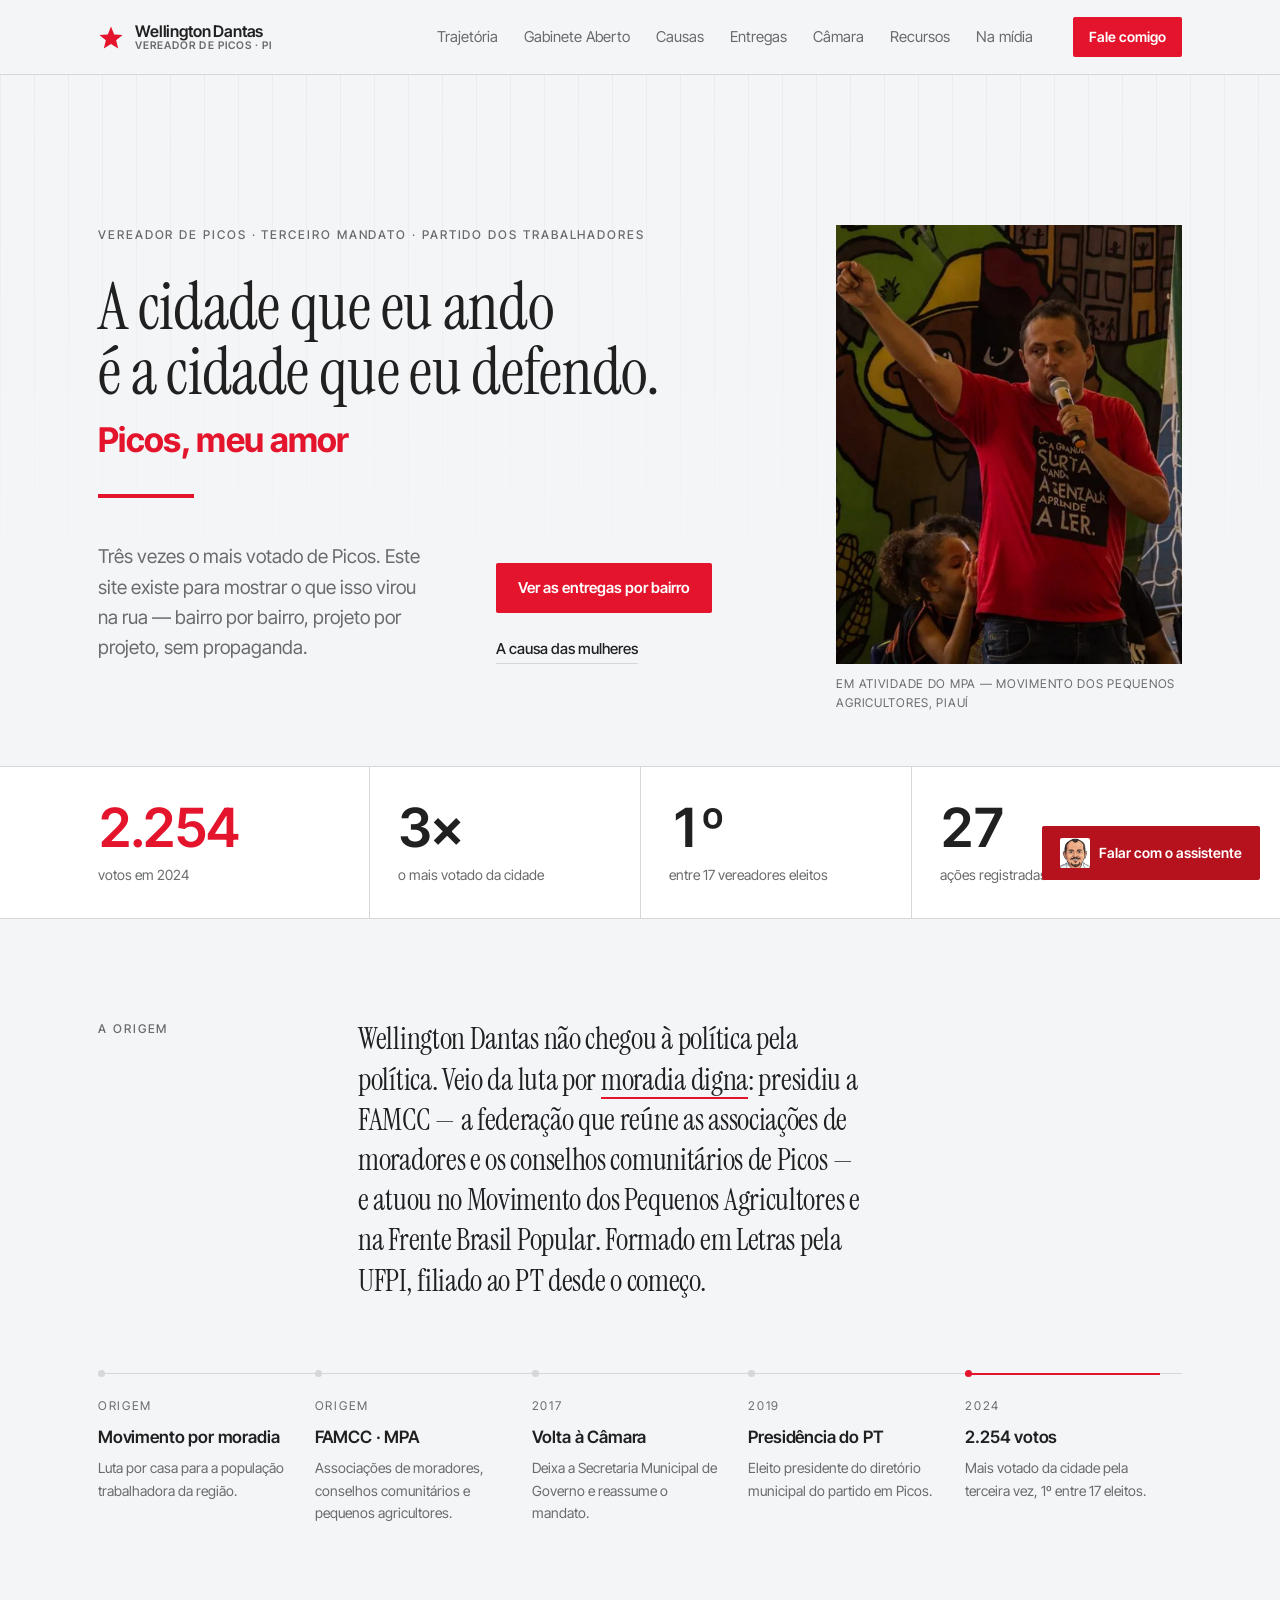
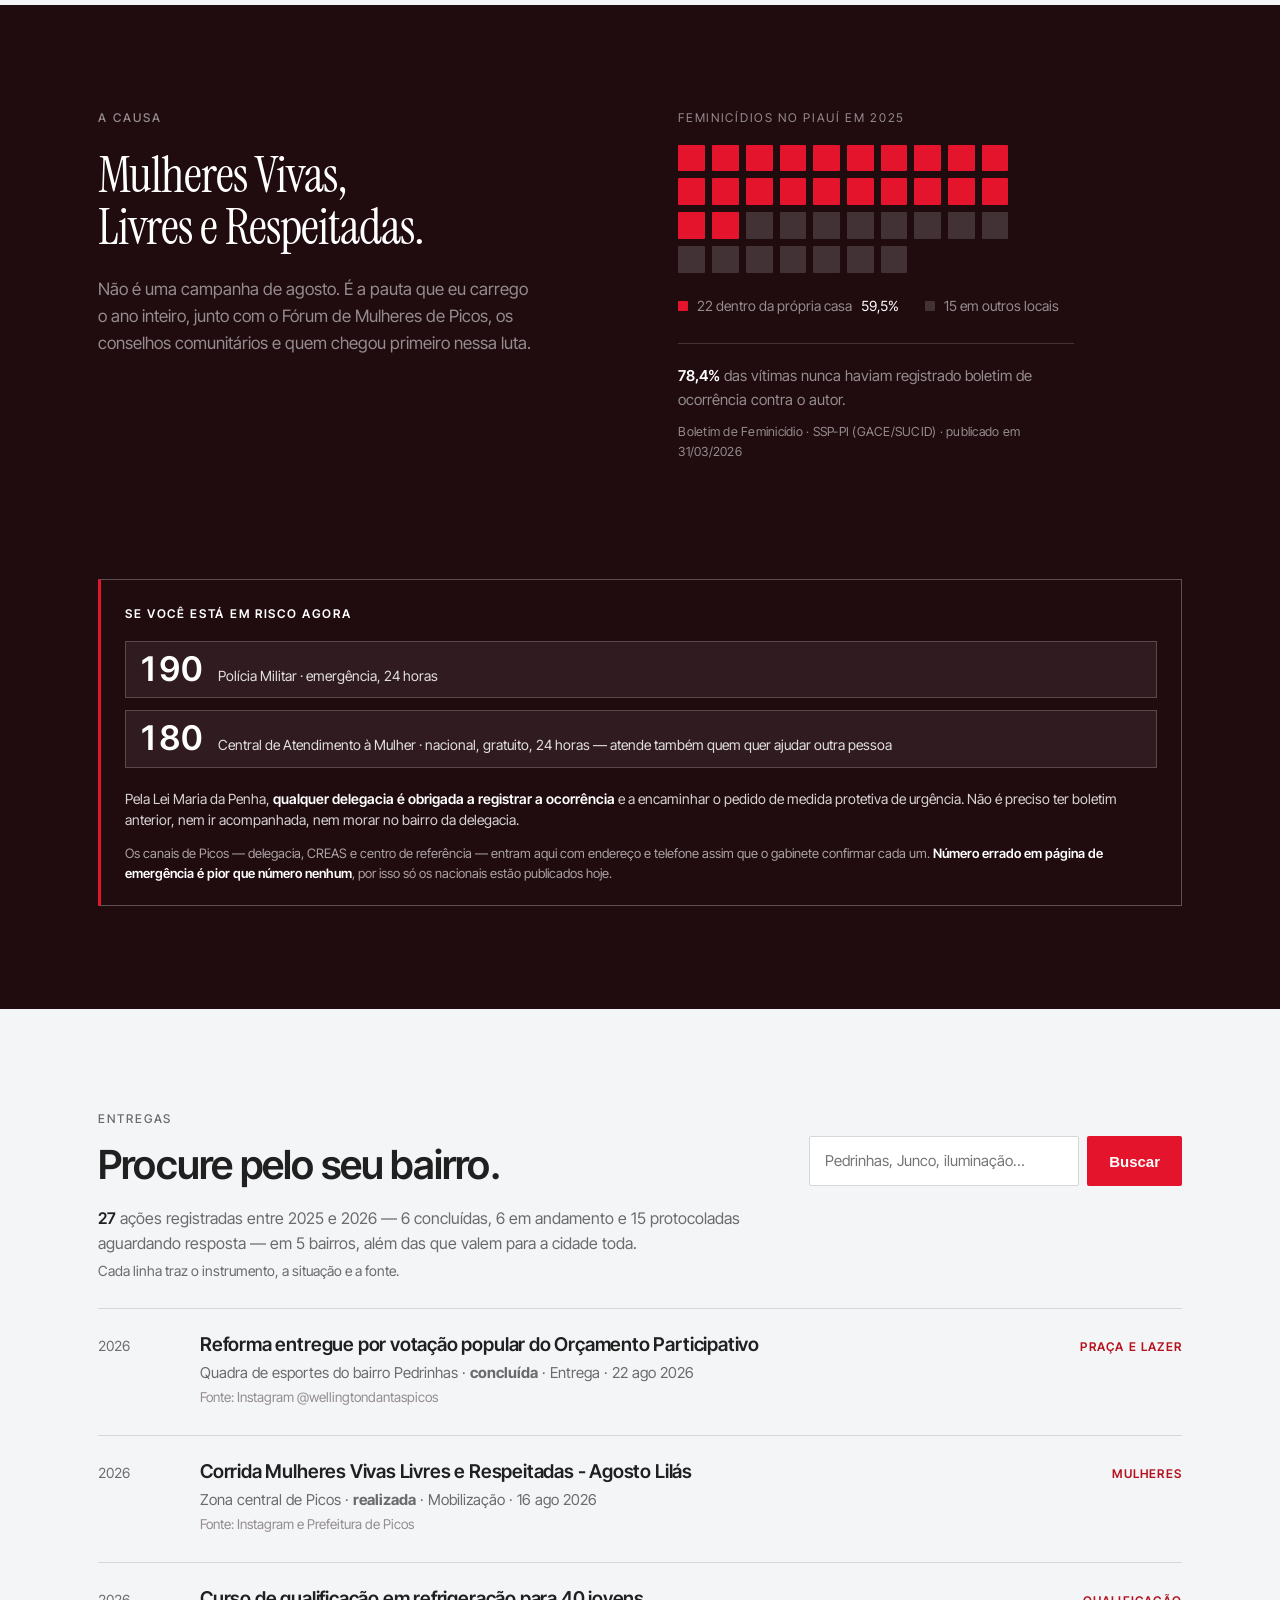
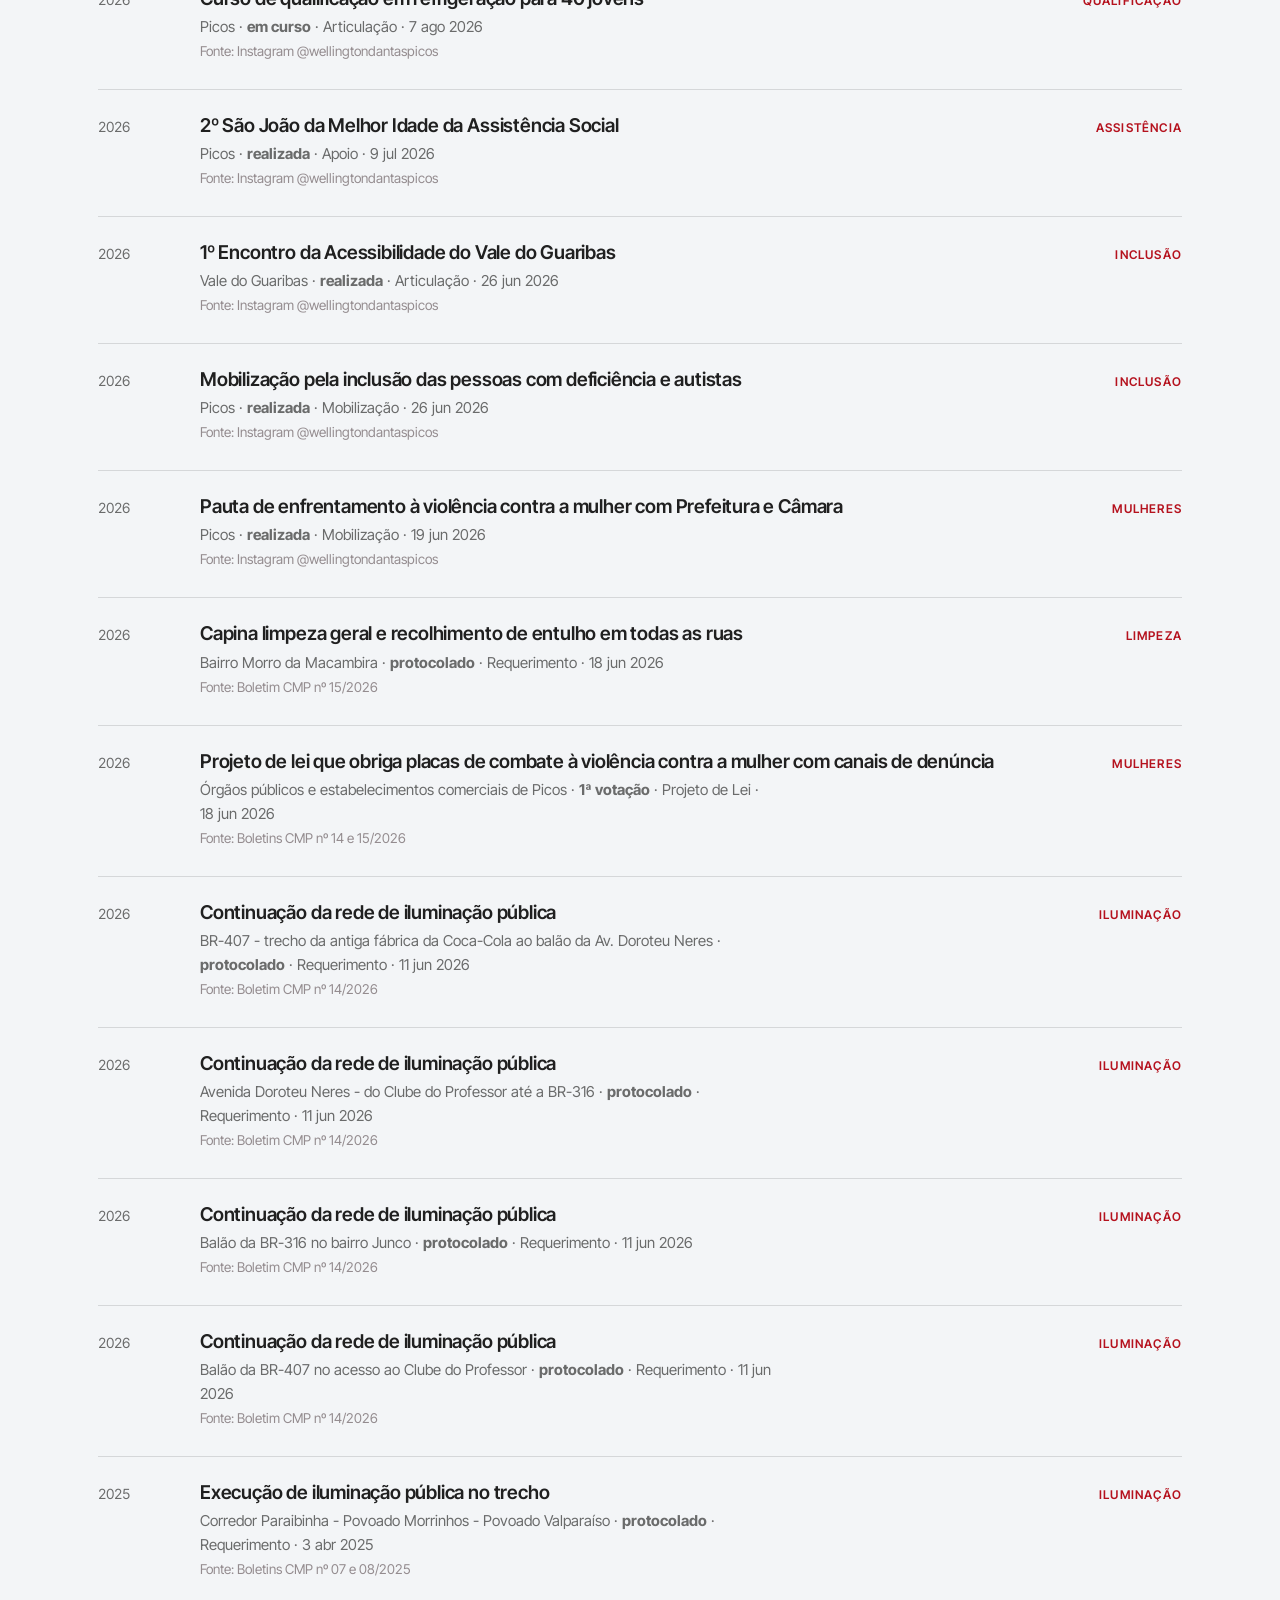
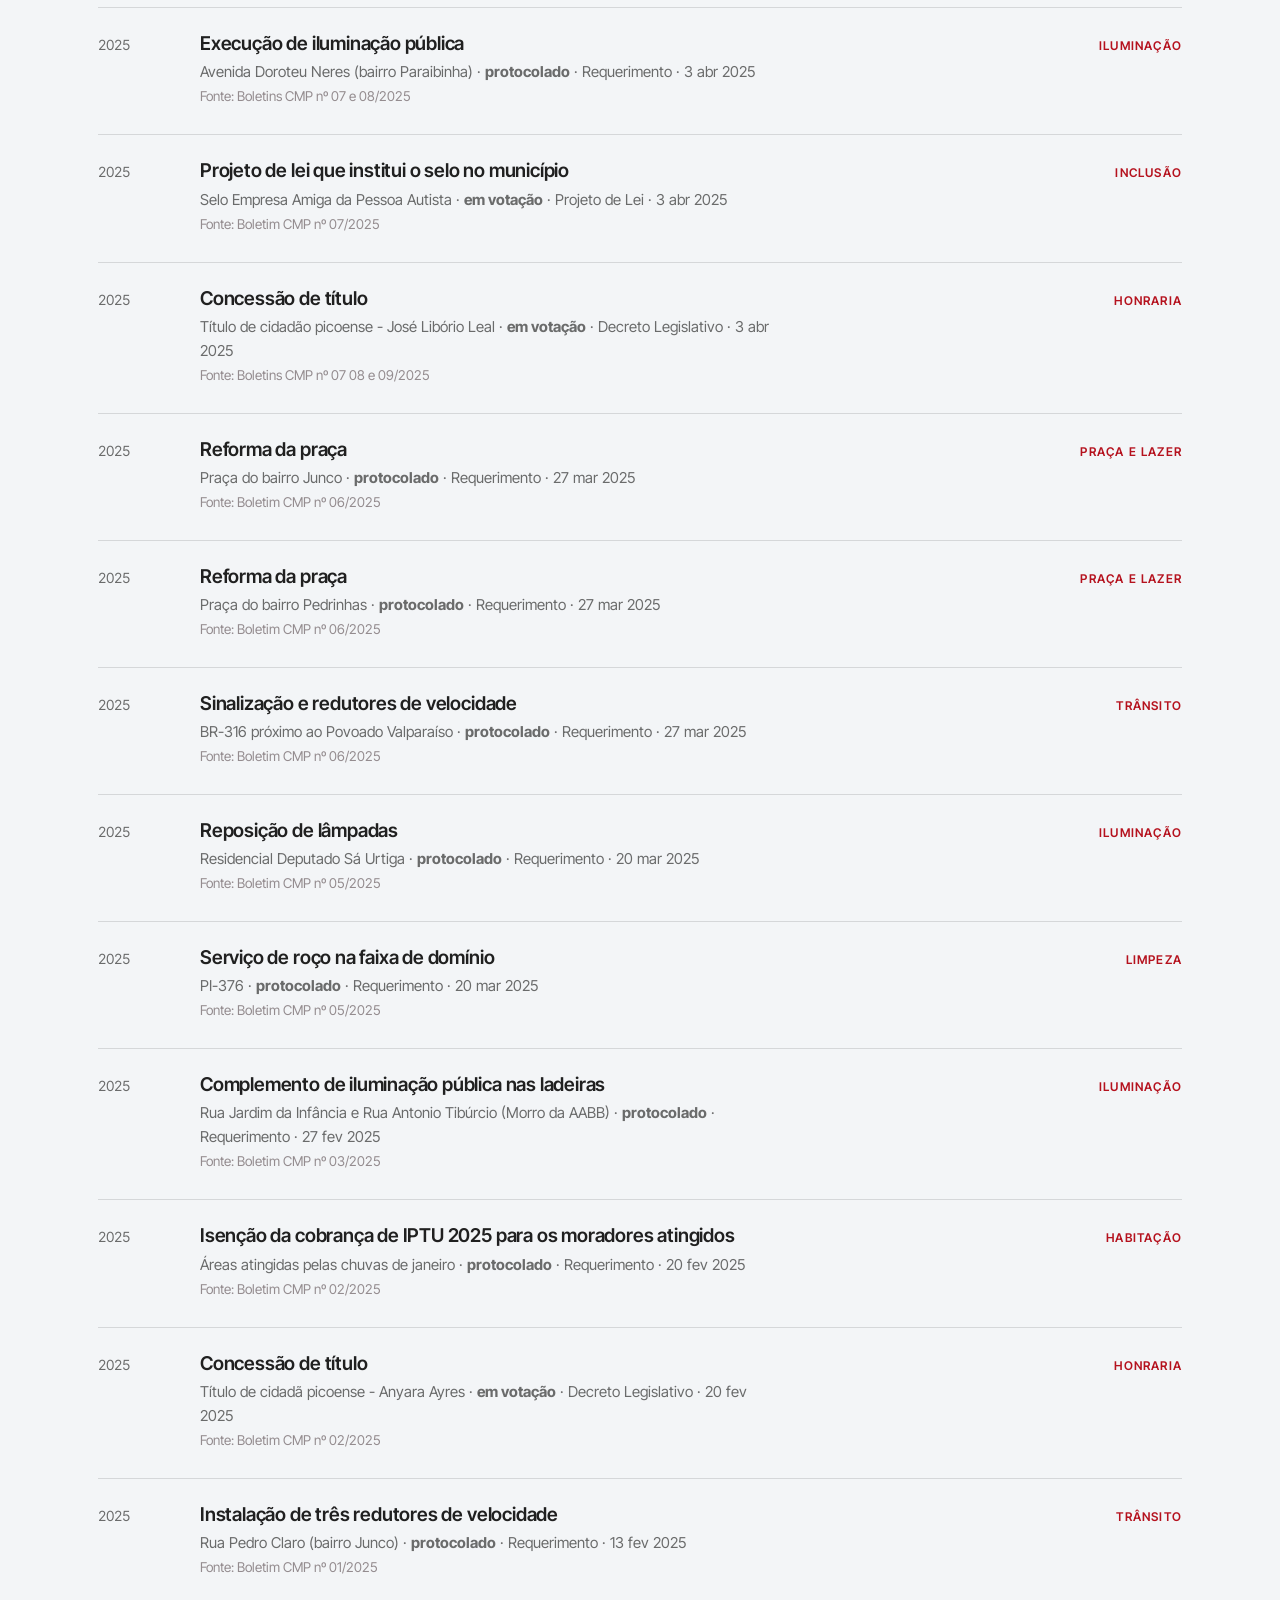
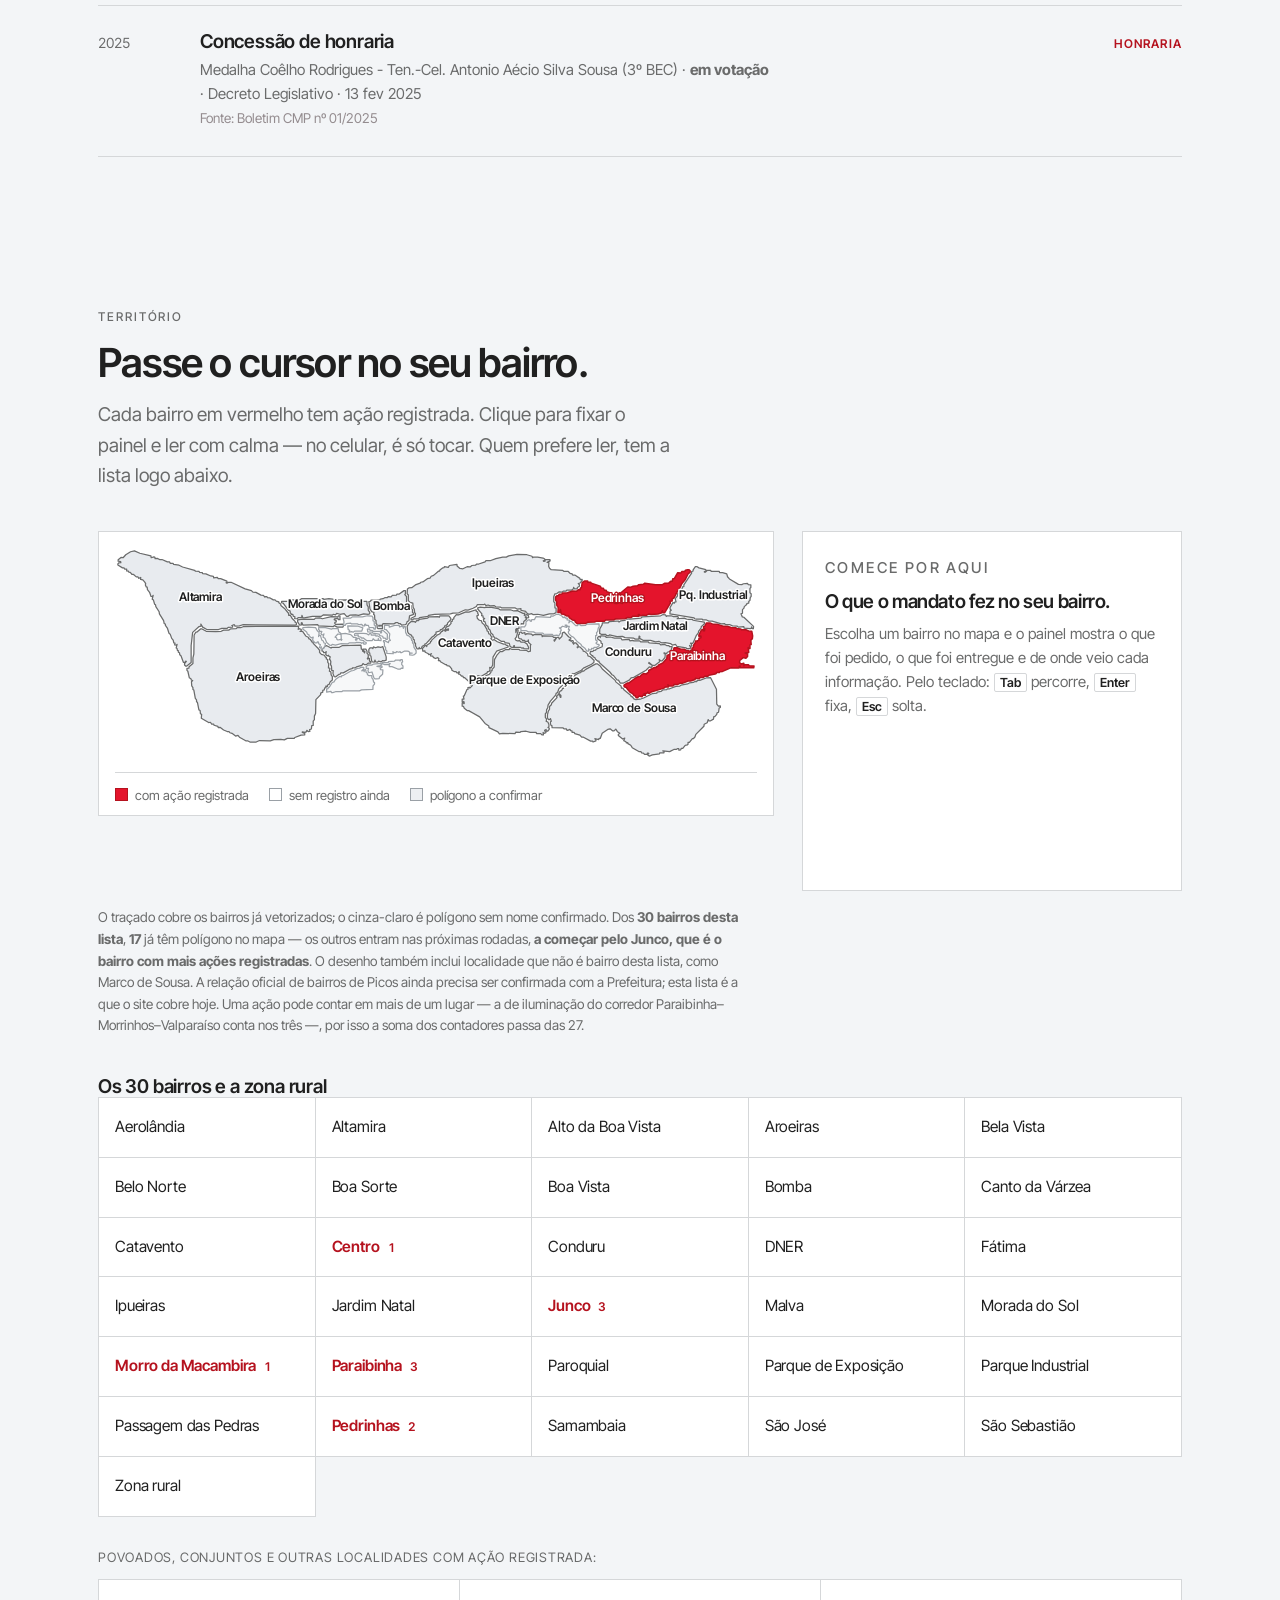
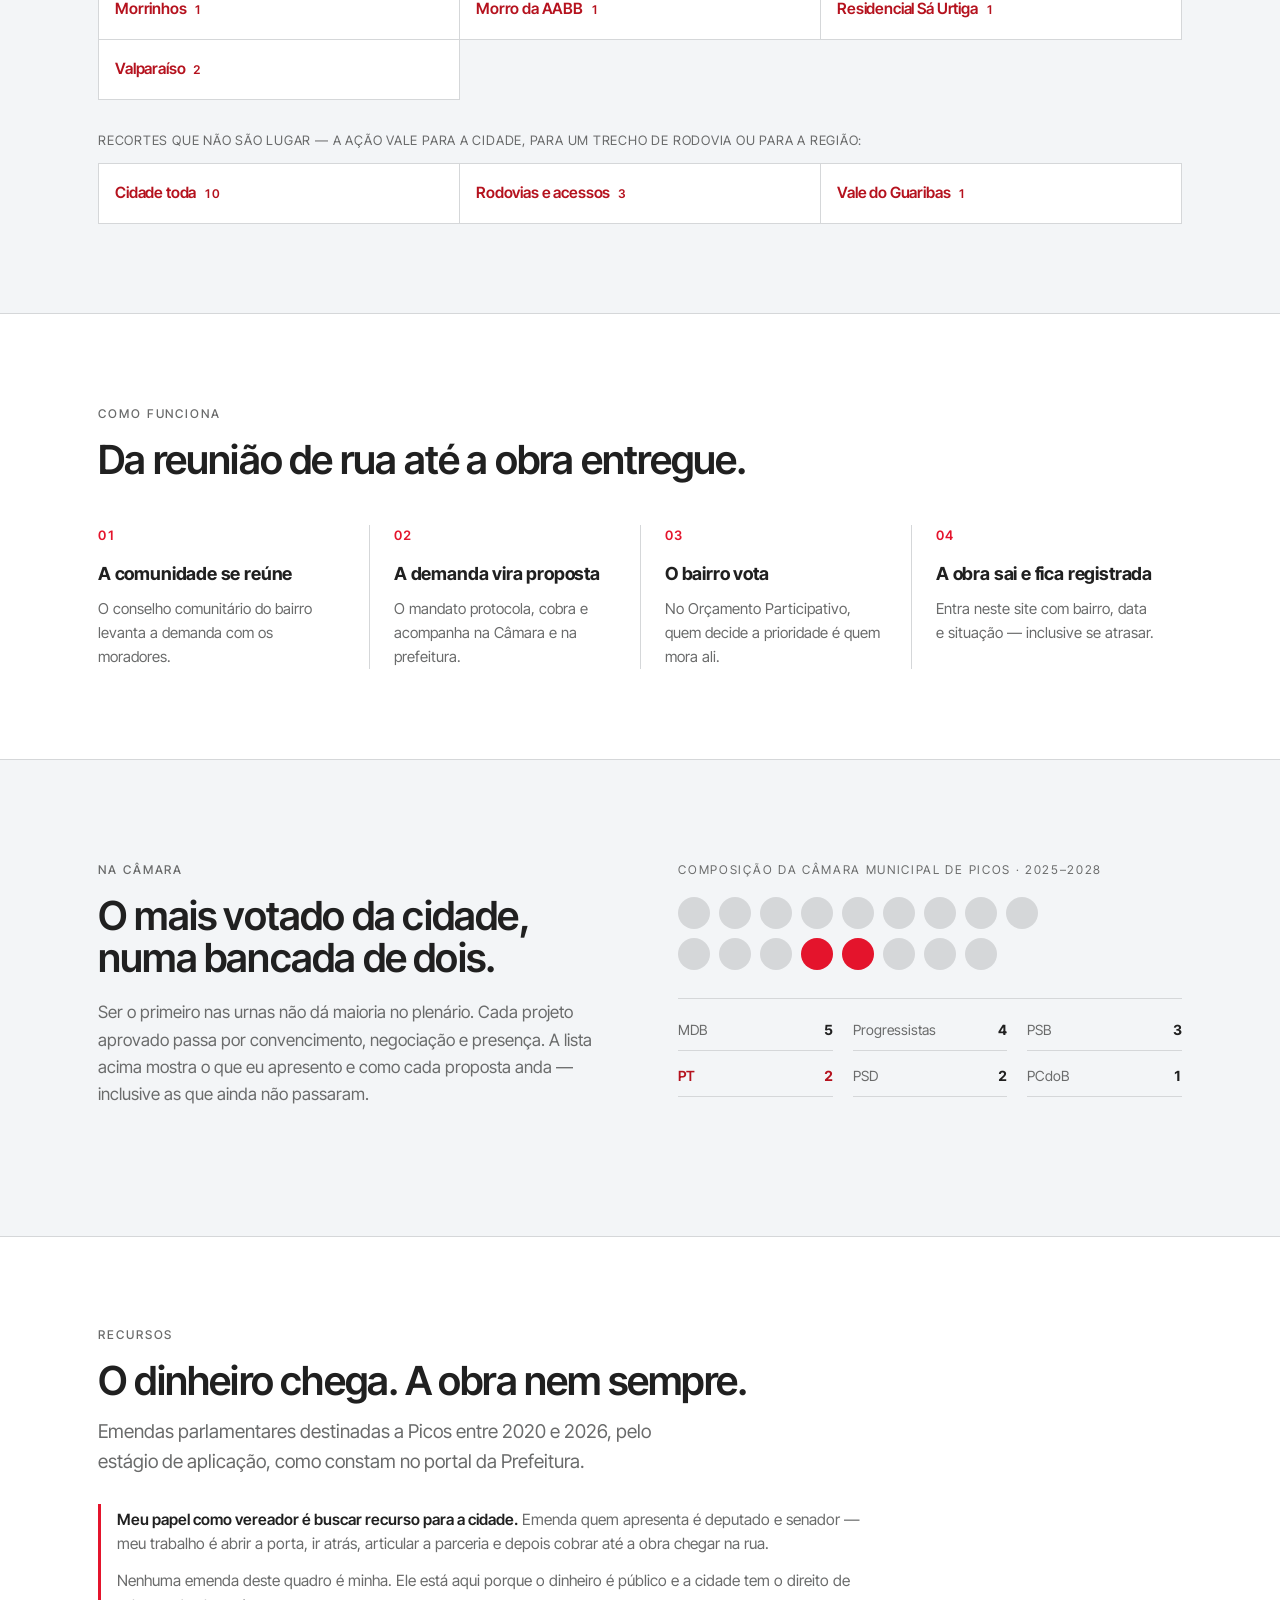
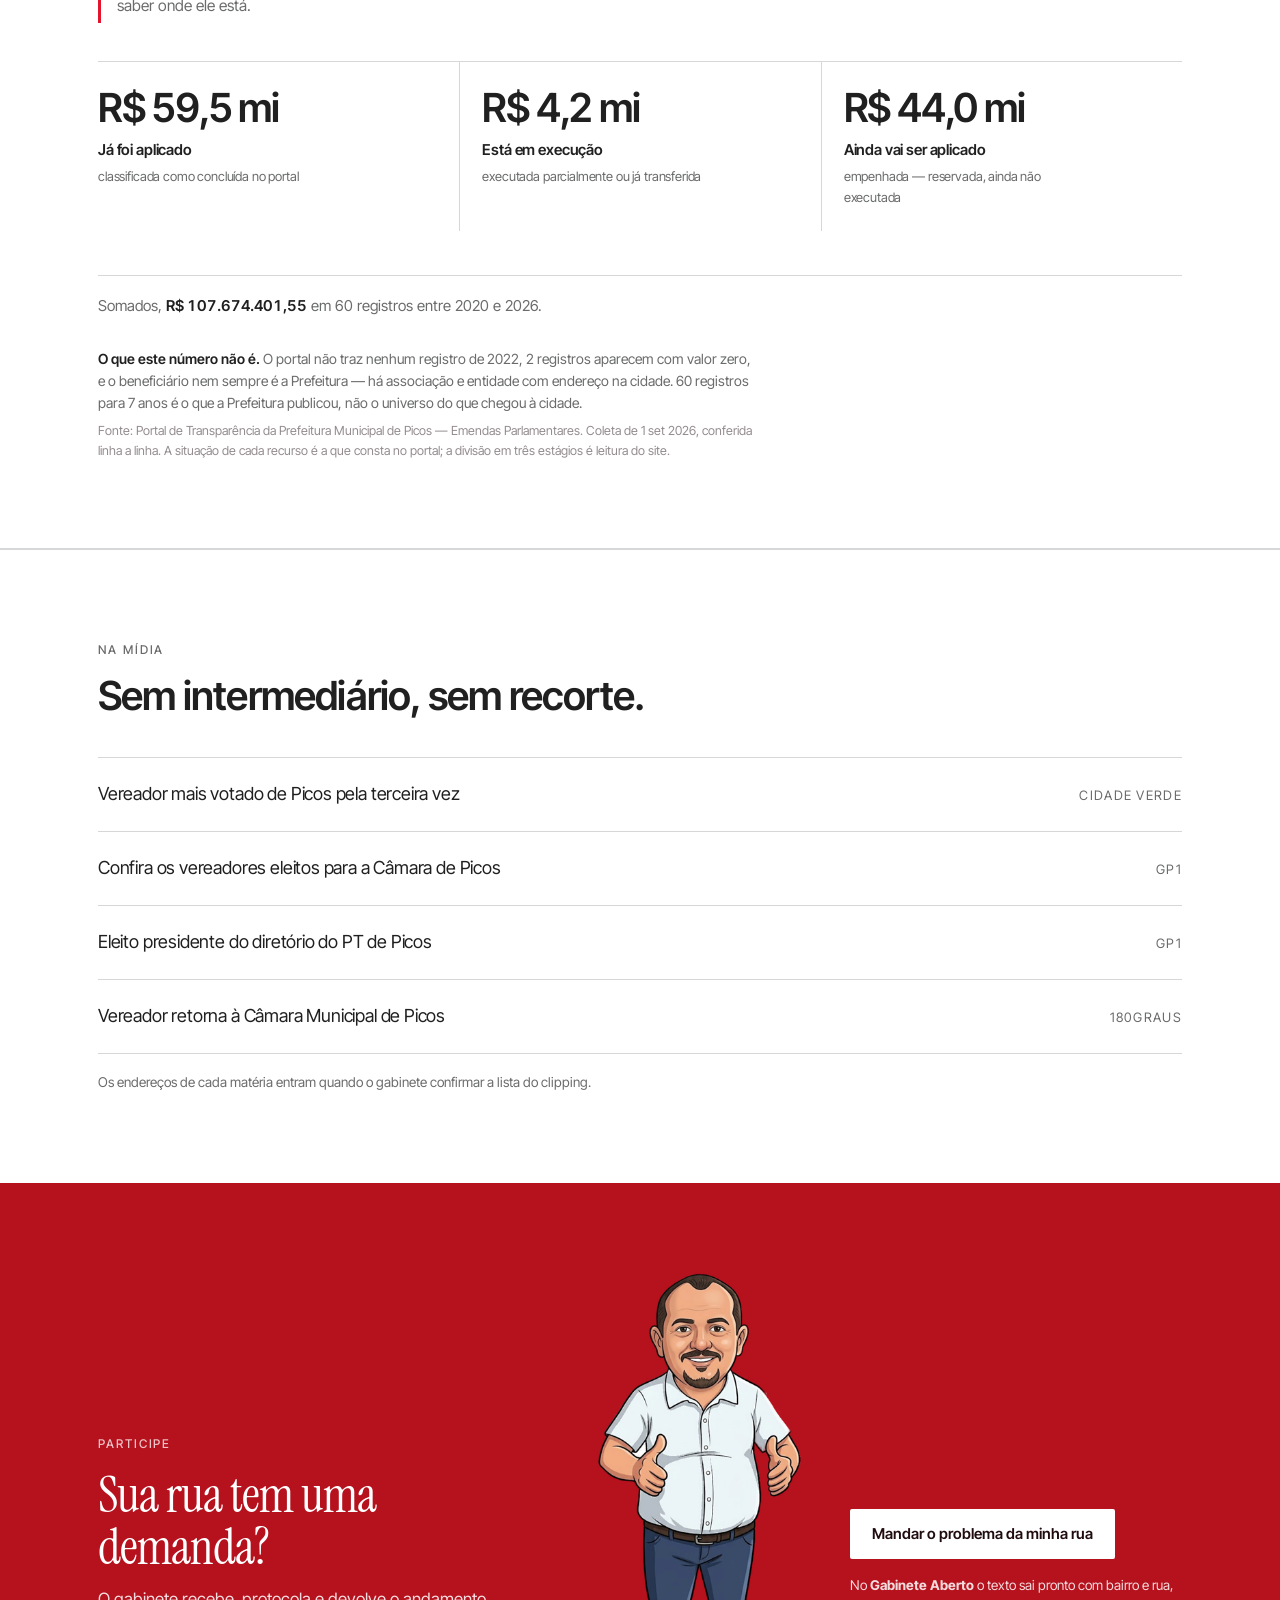
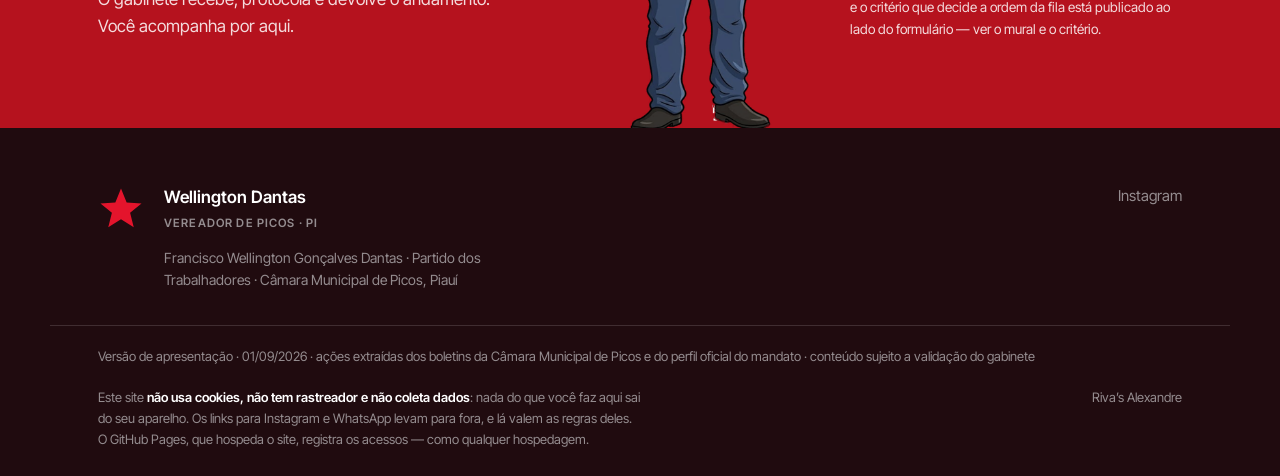
==== commit 266fa7ce: "E2 · Gabinete Aberto: o critério na frente, o filtro que falta e o quadro órfão 2.1 — O título prome" ====
--- a/index.html
+++ b/index.html
@@ -149,7 +149,7 @@
     </div>
 
     <p class="ent__resumo"><!--gerado:resumo-->
-<b>27</b> ações registradas entre 2025 e 2026 — 6 concluídas, 21 em andamento — em 5 bairros, além das que valem para a cidade toda. <span>Cada linha traz o instrumento, a situação e a fonte.</span>
+<b>27</b> ações registradas entre 2025 e 2026 — 6 concluídas, 6 em andamento e 15 protocoladas aguardando resposta — em 5 bairros, além das que valem para a cidade toda. <span>Cada linha traz o instrumento, a situação e a fonte.</span>
 <!--/gerado:resumo--></p>
 
     <p class="ent__filtro" id="filtro" hidden>Mostrando <b id="filtro-nome"></b> · <button type="button" class="lnk" id="filtro-limpar">ver todas</button></p>
